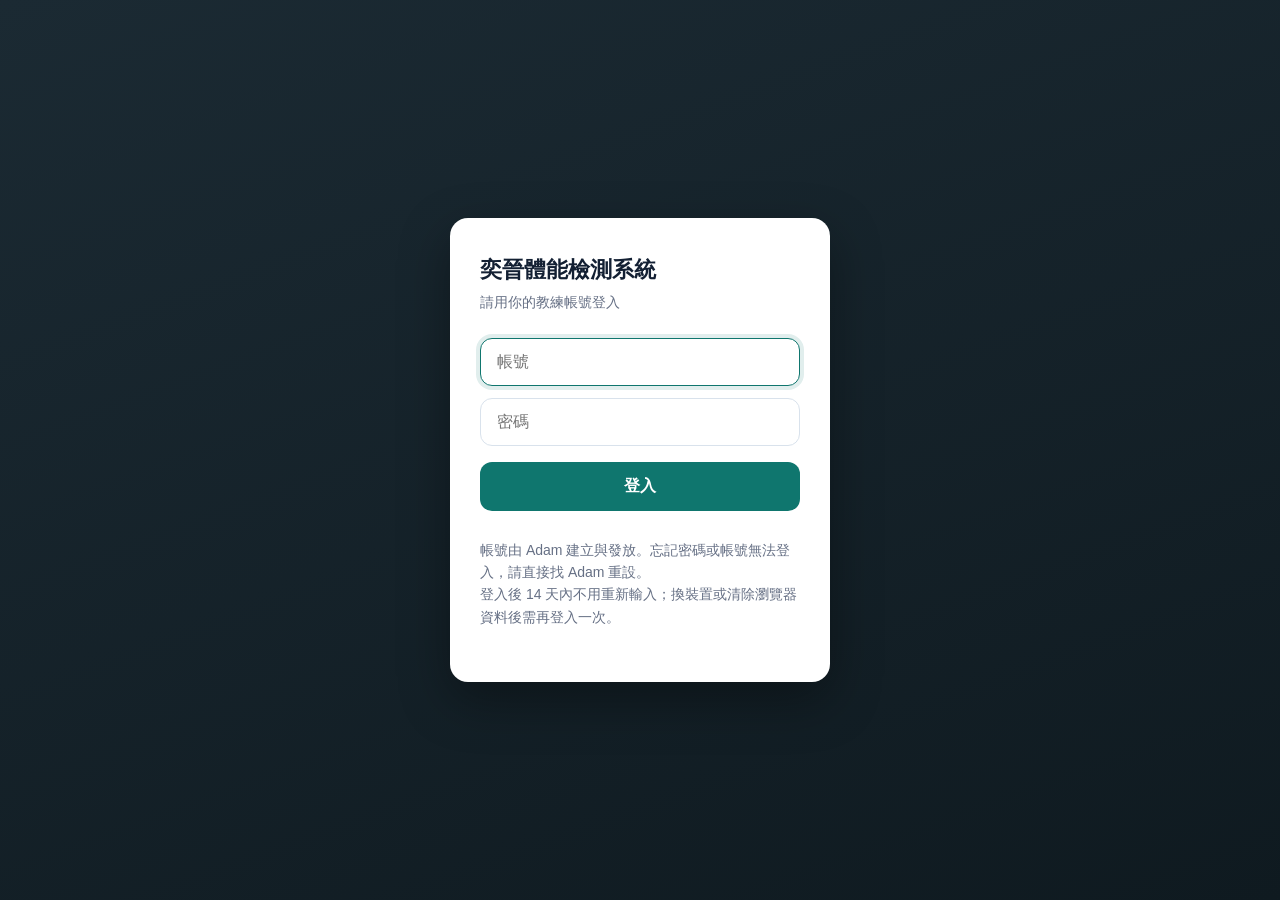
==== index.html @ 67617a04 "修 Safari 列印：拿掉動態縮放、強制印背景色 - Safari 回報的可印範圍不準，動態縮放縮到剩一半寬、字又被最小字級撐大 → 版面全亂。改回固定縮放 0.64 - Safari 預設不印背景" ====
<!DOCTYPE html>
<html lang="zh-Hant">
<head>
  <meta charset="UTF-8" />
  <meta name="viewport" content="width=device-width, initial-scale=1.0" />

  <title>Tennis Performance Lab｜網球體能檢測報告系統</title>

  <meta name="description" content="Tennis Performance Lab 是一套網球體能檢測報告產生器，可輸入球員資料、體能數據、核心能力分數，並即時生成專業檢測報告、雷達圖與訓練建議。" />
  <meta name="keywords" content="Tennis Performance Lab, 網球體能檢測, Tennis Physical Assessment, 網球訓練, 體能報告, 運動表現檢測" />

  <style>
    :root {
      --bg: #f3f7fb;
      --surface: #ffffff;
      --surface-soft: #f8fafc;
      --ink: #132033;
      --muted: #667085;
      --line: #d9e2ec;

      --primary: #0f766e;
      --primary-dark: #0b4f4a;
      --primary-soft: #d8f3ef;

      --blue: #2563eb;
      --yellow: #f4b942;
      --red: #dc2626;
      --green: #16a34a;
      --orange: #f59e0b;

      --radius-xl: 30px;
      --radius-lg: 22px;
      --radius-md: 16px;

      --shadow: 0 24px 70px rgba(15, 23, 42, 0.14);
      --shadow-soft: 0 14px 36px rgba(15, 23, 42, 0.08);
    }

    * {
      box-sizing: border-box;
    }

    html {
      scroll-behavior: smooth;
    }

    body {
      margin: 0;
      font-family:
        -apple-system,
        BlinkMacSystemFont,
        "Segoe UI",
        "Noto Sans TC",
        "Microsoft JhengHei",
        sans-serif;
      background:
        radial-gradient(circle at 8% 4%, rgba(15, 118, 110, 0.18), transparent 34%),
        radial-gradient(circle at 88% 0%, rgba(37, 99, 235, 0.12), transparent 32%),
        linear-gradient(180deg, #ffffff 0%, var(--bg) 34%, #eaf1f8 100%);
      color: var(--ink);
      line-height: 1.6;
    }

    button,
    input,
    select,
    textarea {
      font-family: inherit;
    }

    .site {
      width: min(1440px, calc(100% - 32px));
      margin: 0 auto;
      padding: 28px 0 80px;
    }

    .hero {
      position: relative;
      overflow: hidden;
      border-radius: 36px;
      padding: clamp(28px, 5vw, 56px);
      min-height: 360px;
      display: grid;
      grid-template-columns: 1.05fr 0.95fr;
      gap: 28px;
      align-items: center;
      background:
        linear-gradient(135deg, rgba(8, 47, 73, 0.94), rgba(15, 118, 110, 0.92)),
        url("data:image/svg+xml,%3Csvg width='900' height='500' viewBox='0 0 900 500' xmlns='http://www.w3.org/2000/svg'%3E%3Cg fill='none' stroke='rgba(255,255,255,0.14)' stroke-width='1'%3E%3Cpath d='M70 430C190 300 235 135 388 178C540 222 614 20 810 88'/%3E%3Cpath d='M-40 320C120 220 210 90 365 128C520 166 600 250 760 120'/%3E%3Ccircle cx='690' cy='210' r='140'/%3E%3Ccircle cx='690' cy='210' r='82'/%3E%3C/g%3E%3C/svg%3E");
      background-size: cover;
      box-shadow: var(--shadow);
      color: white;
    }

    .hero::after {
      content: "";
      position: absolute;
      right: -100px;
      bottom: -140px;
      width: 420px;
      height: 420px;
      border-radius: 999px;
      background: rgba(244, 185, 66, 0.20);
      filter: blur(6px);
    }

    .hero-content {
      position: relative;
      z-index: 2;
    }

    .eyebrow {
      display: inline-flex;
      align-items: center;
      gap: 8px;
      padding: 8px 12px;
      border-radius: 999px;
      background: rgba(255, 255, 255, 0.12);
      border: 1px solid rgba(255, 255, 255, 0.22);
      font-size: 13px;
      font-weight: 900;
      letter-spacing: 0.12em;
      text-transform: uppercase;
    }

    .hero h1 {
      margin: 20px 0 14px;
      font-size: clamp(38px, 6vw, 72px);
      line-height: 0.96;
      letter-spacing: -0.07em;
      font-weight: 1000;
    }

    .hero p {
      margin: 0;
      max-width: 680px;
      color: rgba(255, 255, 255, 0.82);
      font-size: clamp(16px, 2vw, 19px);
      font-weight: 600;
    }

    .hero-actions {
      margin-top: 26px;
      display: flex;
      flex-wrap: wrap;
      gap: 12px;
    }

    .btn {
      appearance: none;
      border: 0;
      cursor: pointer;
      border-radius: 16px;
      padding: 13px 18px;
      font-weight: 1000;
      font-size: 14px;
      transition: 0.2s ease;
      text-decoration: none;
      display: inline-flex;
      align-items: center;
      justify-content: center;
      gap: 8px;
    }

    .btn:hover {
      transform: translateY(-2px);
      filter: brightness(0.98);
    }

    .btn-primary {
      color: #07211f;
      background: #ffffff;
      box-shadow: 0 14px 24px rgba(0, 0, 0, 0.16);
    }

    .btn-ghost {
      color: #ffffff;
      background: rgba(255, 255, 255, 0.12);
      border: 1px solid rgba(255, 255, 255, 0.24);
    }

    .hero-panel {
      position: relative;
      z-index: 2;
      background: rgba(255, 255, 255, 0.13);
      border: 1px solid rgba(255, 255, 255, 0.22);
      border-radius: 28px;
      padding: 22px;
      backdrop-filter: blur(14px);
      display: grid;
      gap: 14px;
    }

    .hero-stat {
      background: rgba(255, 255, 255, 0.12);
      border: 1px solid rgba(255, 255, 255, 0.18);
      border-radius: 22px;
      padding: 18px;
    }

    .hero-stat small {
      color: rgba(255, 255, 255, 0.68);
      font-weight: 900;
      letter-spacing: 0.08em;
      text-transform: uppercase;
    }

    .hero-stat strong {
      display: block;
      margin-top: 4px;
      font-size: 30px;
      line-height: 1.1;
      letter-spacing: -0.04em;
    }

    .main-grid {
      margin-top: 26px;
      display: grid;
      grid-template-columns: 420px 1fr;
      gap: 24px;
      align-items: start;
    }

    .panel {
      background: rgba(255, 255, 255, 0.9);
      border: 1px solid rgba(217, 226, 236, 0.95);
      border-radius: var(--radius-xl);
      box-shadow: var(--shadow-soft);
      overflow: hidden;
      backdrop-filter: blur(14px);
    }

    .sticky-panel {
      position: sticky;
      top: 18px;
      max-height: calc(100vh - 36px);
      overflow: auto;
    }

    .panel-header {
      padding: 22px 24px 16px;
      border-bottom: 1px solid var(--line);
      background:
        linear-gradient(135deg, rgba(15, 118, 110, 0.08), rgba(37, 99, 235, 0.04)),
        #ffffff;
    }

    .panel-header h2 {
      margin: 0;
      font-size: 22px;
      line-height: 1.15;
      letter-spacing: -0.03em;
    }

    .panel-header p {
      margin: 8px 0 0;
      color: var(--muted);
      font-size: 14px;
      font-weight: 650;
    }

    .form-body {
      padding: 22px 24px 26px;
      display: grid;
      gap: 24px;
    }

    .form-section {
      display: grid;
      gap: 14px;
    }

    .form-section-title {
      display: flex;
      align-items: center;
      gap: 8px;
      color: var(--primary-dark);
      font-size: 15px;
      font-weight: 1000;
    }

    .form-section-title::before {
      content: "";
      width: 8px;
      height: 20px;
      border-radius: 99px;
      background: linear-gradient(180deg, var(--primary), var(--blue));
    }

    .grid-2 {
      display: grid;
      grid-template-columns: 1fr 1fr;
      gap: 12px;
    }

    .grid-3 {
      display: grid;
      grid-template-columns: repeat(3, 1fr);
      gap: 12px;
    }

    label {
      display: grid;
      gap: 6px;
      color: #344054;
      font-size: 13px;
      font-weight: 900;
    }

    input,
    select,
    textarea {
      width: 100%;
      border: 1px solid #cfd8e3;
      background: #ffffff;
      color: var(--ink);
      border-radius: 14px;
      padding: 12px 13px;
      font-size: 14px;
      outline: none;
      transition: 0.2s ease;
    }

    textarea {
      resize: vertical;
      min-height: 96px;
    }

    input:focus,
    select:focus,
    textarea:focus {
      border-color: var(--primary);
      box-shadow: 0 0 0 4px rgba(15, 118, 110, 0.12);
    }

    input[type="range"] {
      padding: 0;
      accent-color: var(--primary);
    }

    .range-row {
      display: grid;
      grid-template-columns: 1fr 54px;
      gap: 10px;
      align-items: center;
    }

    .score-pill {
      padding: 7px 8px;
      border-radius: 999px;
      background: var(--primary-soft);
      color: var(--primary-dark);
      text-align: center;
      font-weight: 1000;
      font-variant-numeric: tabular-nums;
    }

    .button-grid {
      display: grid;
      grid-template-columns: 1fr 1fr;
      gap: 10px;
    }

    .btn-dark {
      color: white;
      background: #132033;
    }

    .btn-teal {
      color: white;
      background: var(--primary);
      box-shadow: 0 12px 24px rgba(15, 118, 110, 0.22);
    }

    .btn-light {
      color: #243044;
      background: #f1f5f9;
      border: 1px solid #d9e2ec;
    }

    .btn-danger {
      color: #991b1b;
      background: #fee2e2;
      border: 1px solid #fecaca;
    }

    .hint {
      margin: 0;
      color: var(--muted);
      font-size: 13px;
      font-weight: 650;
    }

    .report-wrap {
      display: grid;
      gap: 22px;
    }

    .report-watermark {
      position: absolute;
      inset: 0;
      z-index: 0;
      background: url("logo-watermark.png") center 48% / 55% no-repeat;
      opacity: 0.10;
      pointer-events: none;
    }
    .report-card {
      position: relative;
      border-radius: 4px;
      border: 1px solid #DEE7E3;
      background: #fff;
      box-shadow: 0 2px 20px rgba(14, 31, 27, .10);
    }

    /* ══════════════════════════════════════════════════════════════
       報告視覺（rp-* ）—— 編輯體風格：留白、細線、等寬字標籤、單一深綠重點色。
       全部前綴 rp-，與表單 UI 的樣式完全隔離，改報告不會動到表單。
       ══════════════════════════════════════════════════════════════ */
    .report-card, .coach-page {
      --ink: #0E1F1B; --ink2: #33473F; --muted: #63776F; --faint: #93A79F;
      --line: #DEE7E3; --line2: #C7D5CF; --tint: #F5F8F7;
      --brand: #0C5B4B; --brand-soft: #E4F0EC;
      --pos: #2C8A58; --pos-soft: #E7F3EC;
      --warn: #A9781A; --warn-soft: #F9F0DE;
      --crit: #A33C2C; --crit-soft: #F8E9E5;
      --bench: #8FA8A0;
      --f-d: "Avenir Next", "Segoe UI Semibold", system-ui, sans-serif;
      --f-m: ui-monospace, "SF Mono", Menlo, monospace;
      color: var(--ink);
      font-size: 13.5px;
      line-height: 1.55;
    }
    .rp-inner { padding: 38px 44px 30px; display: flex; flex-direction: column; gap: 16px; }

    .rp-eyebrow { font-family: var(--f-m); font-size: 9.5px; letter-spacing: .15em;
                  text-transform: uppercase; color: var(--faint); margin: 0 0 4px; }
    .rp-sec > h3 { font-family: var(--f-d); font-size: 16px; font-weight: 600; margin: 0; letter-spacing: .01em; }
    .rp-sechead { display: flex; align-items: baseline; justify-content: space-between;
                  gap: 14px; margin-bottom: 9px; }
    .rp-note { font-size: 11px; color: var(--muted); margin: 0; }

    /* 抬頭 */
    .rp-top { display: grid; grid-template-columns: 1fr auto; gap: 20px; align-items: end;
              padding-bottom: 14px; border-bottom: 2px solid var(--ink); }
    .rp-who { display: flex; gap: 14px; align-items: center; }
    .rp-mono { width: 48px; height: 48px; border-radius: 50%; background: var(--brand-soft);
               color: var(--brand); display: grid; place-items: center; overflow: hidden;
               font-family: var(--f-d); font-size: 21px; font-weight: 600; flex: none; }
    .rp-mono img { width: 100%; height: 100%; object-fit: cover; }
    .rp-who h1 { font-family: var(--f-d); font-size: 25px; margin: 0; letter-spacing: .02em; line-height: 1.1; }
    .rp-dl { margin: 3px 0 0; display: flex; flex-wrap: wrap; gap: 0 13px;
             font-family: var(--f-m); font-size: 10.5px; color: var(--muted); }
    .rp-dl div { display: flex; gap: 4px; }
    .rp-dl dt { color: var(--faint); } .rp-dl dd { margin: 0; color: var(--ink2); }
    .rp-dl .rp-phv dd { font-weight: 600; }
    .rp-meta { text-align: right; font-family: var(--f-m); font-size: 10.5px;
               color: var(--muted); line-height: 1.75; }
    .rp-meta strong { color: var(--ink); }
    .rp-doc { display: block; font-family: var(--f-d); font-size: 11px; letter-spacing: .18em;
              text-transform: uppercase; color: var(--brand); margin-bottom: 4px; }
    .rp-pg { font-family: var(--f-m); font-size: 9.5px; color: var(--faint); letter-spacing: .1em; }

    /* 結論帶 */
    .rp-verdict { display: grid; grid-template-columns: auto 1fr; gap: 24px; align-items: center;
                  background: var(--tint); border: 1px solid var(--line); border-radius: 5px; padding: 16px 20px; }
    .rp-score { display: flex; align-items: baseline; gap: 6px; }
    .rp-score b { font-family: var(--f-d); font-size: 46px; font-weight: 600;
                  line-height: .88; letter-spacing: -.02em; }
    .rp-score span { font-family: var(--f-m); font-size: 12px; color: var(--faint); }
    .rp-cov { display: inline-block; font-family: var(--f-m); font-size: 10px; letter-spacing: .05em;
              background: var(--warn-soft); color: var(--warn); border-radius: 3px; padding: 2px 7px; margin-top: 7px; }
    .rp-cov.full { background: var(--pos-soft); color: var(--pos); }
    .rp-gauge { margin-top: 9px; width: 210px; }
    .rp-gtrack { display: flex; height: 6px; gap: 2px; }
    .rp-gtrack i { flex: 1; background: var(--line2); border-radius: 2px; }
    .rp-gtrack i.on { background: var(--warn); }
    .rp-gtrack i.on-good { background: var(--pos); }
    .rp-gtrack i.on-risk { background: var(--crit); }
    .rp-gmark { display: flex; justify-content: space-between; margin-top: 4px;
                font-family: var(--f-m); font-size: 9px; color: var(--faint); }
    .rp-vc p { margin: 0; font-size: 13.5px; line-height: 1.7; color: var(--ink2); }
    .rp-vc p strong { color: var(--ink); }
    .rp-tier { display: inline-block; font-family: var(--f-m); font-size: 10.5px; letter-spacing: .06em;
               background: var(--warn-soft); color: var(--warn); border-radius: 3px; padding: 2px 8px; margin-bottom: 6px; }
    .rp-tier.good { background: var(--pos-soft); color: var(--pos); }
    .rp-tier.risk { background: var(--crit-soft); color: var(--crit); }
    .rp-caveat { margin-top: 9px; font-size: 10.5px; color: var(--muted);
                 border-left: 2px solid var(--line2); padding-left: 9px; }

    /* 雷達 + 發現 */
    .rp-row2 { display: grid; grid-template-columns: 280px 1fr; gap: 26px; align-items: start; }
    .rp-radar .grid polygon { fill: none; stroke: var(--line); stroke-width: 1; }
    .rp-radar .spoke { stroke: var(--line); stroke-width: 1; }
    .rp-radar .bench { fill: none; stroke: var(--bench); stroke-width: 1.5; stroke-dasharray: 4 3; }
    .rp-radar .me { fill: var(--brand); fill-opacity: .15; stroke: var(--brand);
                    stroke-width: 2; stroke-linejoin: round; }
    .rp-radar .pt { fill: var(--brand); }
    .rp-radar .lbl { font-size: 10.5px; fill: var(--ink2); text-anchor: middle; }
    .rp-radar .lbl.off { fill: var(--faint); }
    .rp-radar .sm { font-family: var(--f-m); font-size: 8.5px; fill: #AFBEB8; text-anchor: middle; }
    .rp-radar .num { font-family: var(--f-m); font-size: 9.5px; fill: var(--brand);
                     text-anchor: middle; font-weight: 600; }
    .rp-key { display: flex; gap: 13px; justify-content: center; margin-top: 5px;
              font-size: 10.5px; color: var(--muted); }
    .rp-key span { display: flex; align-items: center; gap: 5px; }
    .rp-sw { width: 14px; height: 0; border-top: 2px solid var(--brand); }
    .rp-sw.d { border-top: 2px dashed var(--bench); }
    .rp-sw.o { border-top: 2px dotted var(--faint); }

    .rp-finds { display: grid; gap: 8px; }
    .rp-find { display: grid; grid-template-columns: 3px 1fr; gap: 11px;
               border: 1px solid var(--line); border-radius: 4px; padding: 11px 13px; }
    .rp-find .bar { border-radius: 2px; }
    .rp-find.p .bar { background: var(--pos); }
    .rp-find.w .bar { background: var(--warn); }
    .rp-find.c .bar { background: var(--bench); }
    .rp-find h4 { margin: 0 0 3px; font-size: 12.5px; font-weight: 600;
                  display: flex; gap: 7px; align-items: baseline; }
    .rp-find h4 em { font-style: normal; font-family: var(--f-m); font-size: 9px;
                     letter-spacing: .09em; text-transform: uppercase; color: var(--faint); }
    .rp-find p { margin: 0; font-size: 12.5px; line-height: 1.6; color: var(--ink2); }
    .rp-find ul { margin: 0; padding-left: 15px; font-size: 12.5px; line-height: 1.6; color: var(--ink2); }
    .rp-find li + li { margin-top: 2px; }
    .rp-find .rp-n { font-size: 11px; color: var(--faint); font-weight: 400; margin-left: 6px; }
    .rp-find .rp-by { margin-top: 3px; font-size: 11px; color: var(--faint); text-align: right; }

    /* 每項對照條：中線＝同齡中位，往右＝領先 */
    .rp-mtx { border-top: 1px solid var(--line); }
    .rp-mhead, .rp-m { display: grid; grid-template-columns: 120px 74px 1fr 66px;
                       gap: 13px; align-items: center; }
    .rp-mhead { font-family: var(--f-m); font-size: 9px; letter-spacing: .1em;
                text-transform: uppercase; color: var(--faint); padding: 7px 0 6px; }
    .rp-m { padding: 9px 0; border-bottom: 1px solid var(--line); }
    .rp-m .nm { font-size: 12.5px; font-weight: 500; line-height: 1.3; }
    .rp-m .nm small { display: block; font-family: var(--f-m); font-size: 9px;
                      color: var(--faint); font-weight: 400; }
    .rp-m .val { font-family: var(--f-d); font-size: 19px; font-weight: 600; text-align: right;
                 font-variant-numeric: tabular-nums; white-space: nowrap; }
    .rp-m .val u { text-decoration: none; font-size: 10px; color: var(--muted);
                   font-weight: 400; margin-left: 2px; }
    .rp-scale { position: relative; height: 32px; }
    .rp-scale .rail { position: absolute; left: 0; right: 0; top: 19px; height: 5px;
                      background: var(--tint); border: 1px solid var(--line); border-radius: 3px; }
    .rp-scale .mid { position: absolute; top: 14px; bottom: 4px; left: 50%; width: 1px; background: var(--bench); }
    .rp-scale .fill { position: absolute; top: 19px; height: 5px; border-radius: 3px; }
    .rp-scale .dot { position: absolute; top: 16.5px; width: 10px; height: 10px; border-radius: 50%;
                     border: 2px solid #fff; box-shadow: 0 0 0 1px rgba(0,0,0,.12); }
    /* 標籤浮在條的正上方 —— 壓在條上會看不清楚 */
    .rp-scale .tag { position: absolute; top: 1px; font-family: var(--f-m); font-size: 9.5px;
                     font-variant-numeric: tabular-nums; white-space: nowrap; }
    .rp-scale .none { top: 19px; }
    .rp-scale.g .fill, .rp-scale.g .dot { background: var(--pos); } .rp-scale.g .tag { color: var(--pos); }
    .rp-scale.y .fill, .rp-scale.y .dot { background: var(--warn); } .rp-scale.y .tag { color: var(--warn); }
    .rp-scale.r .fill, .rp-scale.r .dot { background: var(--crit); } .rp-scale.r .tag { color: var(--crit); }
    .rp-scale .none { position: absolute; left: 0; right: 0; height: 5px; display: flex;
                      align-items: center; font-size: 10.5px; color: var(--faint); }
    .rp-trend { font-family: var(--f-m); font-size: 10.5px; color: var(--faint); text-align: right; }
    .rp-trend.up { color: var(--pos); } .rp-trend.down { color: var(--crit); }

    /* 左右差：雙向對照 */
    .rp-asym { display: grid; gap: 9px; }
    .rp-ai { border: 1px solid var(--line); border-left: 3px solid var(--crit);
             border-radius: 4px; padding: 11px 13px; }
    .rp-ai.mild { border-left-color: var(--warn); }
    .rp-ai.good { border-left-color: var(--pos); }
    .rp-ai .t { display: flex; justify-content: space-between; align-items: baseline; gap: 10px; }
    .rp-ai h4 { margin: 0; font-size: 12.5px; font-weight: 600; }
    .rp-ai h4 small { display: block; font-weight: 400; font-size: 10.5px; color: var(--muted); margin-top: 1px; }
    .rp-gap { font-family: var(--f-d); font-size: 19px; font-weight: 600; color: var(--crit);
              font-variant-numeric: tabular-nums; }
    .rp-ai.mild .rp-gap { color: var(--warn); } .rp-ai.good .rp-gap { color: var(--pos); }
    .rp-gap u { text-decoration: none; font-size: 10px; font-weight: 400; }
    .rp-bip { display: grid; grid-template-columns: 62px 1fr 1fr 62px; align-items: center;
              gap: 7px; margin-top: 8px; }
    .rp-bip .s { font-family: var(--f-m); font-size: 10px; color: var(--muted);
                 font-variant-numeric: tabular-nums; }
    .rp-bip .s.rt { text-align: right; }
    .rp-lane { height: 13px; background: var(--tint); border: 1px solid var(--line); position: relative; }
    .rp-lane.l { border-right: 0; } .rp-lane.rr { border-left: 0; }
    .rp-lane .f { position: absolute; top: 0; bottom: 0; background: var(--bench); }
    .rp-lane .f.weak { background: var(--crit); }
    .rp-ai.mild .rp-lane .f.weak { background: var(--warn); }
    .rp-ai.good .rp-lane .f.weak { background: var(--pos); }
    .rp-lane.l .f { right: 0; } .rp-lane.rr .f { left: 0; }
    .rp-why { margin: 7px 0 0; font-size: 11.5px; color: var(--ink2); line-height: 1.5; }
    .rp-lgd { display: flex; gap: 12px; font-family: var(--f-m); font-size: 9.5px; color: var(--muted); }
    .rp-lgd span { display: flex; align-items: center; gap: 4px; }
    .rp-dot3 { width: 6px; height: 6px; border-radius: 50%; }
    .rp-dot3.g { background: var(--pos); } .rp-dot3.y { background: var(--warn); }
    .rp-dot3.r { background: var(--crit); }

    /* 訓練計畫 */
    .rp-plan { border: 1px solid var(--line); border-radius: 5px; overflow: hidden; margin-top: auto; }
    /* 教練總結（2026-09-15）：報告最下方，由教練自行填寫。沒填時保留空白框供手寫。 */
    .rp-summary { border: 1px solid var(--line); border-left: 3px solid var(--brand); border-radius: 5px;
                  padding: 12px 16px 14px; margin-top: auto; }
    .rp-summary h3 { margin: 0 0 6px; font-size: 13px; font-weight: 600; }
    .rp-summary h3 em { font-style: normal; font-family: var(--f-m); font-size: 9px; letter-spacing: .12em;
                        text-transform: uppercase; color: var(--faint); margin-left: 6px; }
    .rp-sum-text { font-size: 13px; line-height: 1.75; color: var(--ink2); min-height: 22px; }
    .rp-sum-by { margin-top: 4px; font-size: 11px; color: var(--faint); text-align: right; }
    .rp-summary.empty .rp-sum-text { min-height: 96px;
      background-image: repeating-linear-gradient(to bottom, transparent 0 31px, var(--line) 31px 32px); }
    .rp-ph { background: var(--brand); color: #fff; padding: 11px 17px; display: flex;
             justify-content: space-between; align-items: baseline; gap: 14px; }
    .rp-ph h3 { margin: 0; font-family: var(--f-d); font-size: 14px; font-weight: 600; }
    .rp-ph span { font-family: var(--f-m); font-size: 10px; opacity: .85; }
    .rp-plan ol { margin: 0; padding: 4px 0; list-style: none; counter-reset: s; }
    .rp-plan li { counter-increment: s; display: grid; grid-template-columns: auto 1fr;
                  gap: 12px; padding: 10px 17px; align-items: center; }
    .rp-plan li + li { border-top: 1px solid var(--line); }
    .rp-plan li::before { content: counter(s); font-family: var(--f-m); font-size: 10px;
      color: var(--brand); border: 1px solid var(--line2); border-radius: 50%;
      width: 20px; height: 20px; display: grid; place-items: center; }
    .rp-plan li b { display: block; font-size: 12.5px; font-weight: 600; margin-bottom: 1px; }
    .rp-plan li p { margin: 0; font-size: 11.5px; color: var(--muted); line-height: 1.5; }
    .rp-pf { border-top: 1px solid var(--line); background: var(--tint); padding: 9px 17px;
             font-size: 11.5px; color: var(--ink2); display: flex; justify-content: space-between; gap: 14px; }
    .rp-pf b { color: var(--ink); }
    .rp-foot { margin-top: 12px; padding-top: 10px; border-top: 1px solid var(--line);
               display: flex; justify-content: space-between; font-family: var(--f-m);
               font-size: 9.5px; color: var(--faint); }

    /* ── 教練頁（報告第 2 頁）──────────────────────────────────────
       家長頁回答「他強在哪、該練什麼」；教練頁回答「這分數怎麼算出來的、
       哪些數字可以信」。預設不顯示，勾選才出現、才會列印。            */
    .coach-page { display: none; margin-top: 26px; }
    .coach-page.on { display: block; }
    .cp-inner { padding: 30px 38px; display: flex; flex-direction: column; gap: 16px; }
    .cp-head { display: flex; justify-content: space-between; align-items: flex-end;
               gap: 18px; border-bottom: 2px solid var(--ink); padding-bottom: 12px; }
    .cp-head h3 { margin: 0; font-size: 21px; letter-spacing: -0.02em; }
    .cp-meta { display: flex; gap: 20px; flex-wrap: wrap; font-size: 11.5px; color: var(--muted); }
    .cp-meta b { display: block; color: var(--ink); font-weight: 700;
                 font-variant-numeric: tabular-nums; margin-top: 1px; }
    .cp-pageno { font-size: 11px; color: var(--muted); white-space: nowrap; }

    .cp-sec > h4 { margin: 0 0 3px; font-size: 14.5px; letter-spacing: -0.01em; }
    .cp-sec > .cp-sub { margin: 0 0 9px; font-size: 11px; color: var(--muted); }

    .cptbl { width: 100%; border-collapse: collapse; font-size: 12px; }
    .cptbl th { font-size: 9.5px; letter-spacing: .08em; color: var(--muted);
                text-align: left; padding: 6px 9px; font-weight: 600;
                border-bottom: 1px solid var(--line); }
    .cptbl td { padding: 7px 9px; border-bottom: 1px solid #eef2f6; vertical-align: top; }
    .cptbl td.n { font-variant-numeric: tabular-nums; text-align: right; white-space: nowrap; }
    .cptbl tr.dimrow td { font-weight: 700; }
    .cp-pill { display: inline-block; font-size: 9.5px; padding: 1.5px 7px;
               border-radius: 4px; font-weight: 700; white-space: nowrap; }
    .cp-pill.ok { background: #dcfce7; color: #15803d; }
    .cp-pill.no { background: #fef3c7; color: #b45309; }
    .cp-pill.un { background: #eef1f4; color: #8a94a3; }
    .cp-parts { font-size: 11px; color: var(--muted); line-height: 1.7; }
    .cp-parts em { font-style: normal; color: var(--ink); font-variant-numeric: tabular-nums; }
    .cp-parts s { color: #b0b8c4; }

    .cp-total { margin-top: 8px; font-size: 11.5px; color: var(--ink);
                background: var(--surface-soft); border-radius: 8px; padding: 9px 12px; }

    .cp-raw { display: grid; grid-template-columns: repeat(4, 1fr); gap: 7px 14px; }
    .cp-raw div { display: flex; justify-content: space-between; gap: 8px;
                  font-size: 11.5px; padding: 4px 0; border-bottom: 1px solid #f0f3f7; }
    .cp-raw span:first-child { color: var(--muted); }
    .cp-raw span:last-child { font-variant-numeric: tabular-nums; font-weight: 700; }

    .cp-note { border: 1px solid var(--line); border-left: 3px solid var(--orange);
               border-radius: 6px; padding: 11px 14px; font-size: 11.5px; line-height: 1.7; }
    .cp-note ul { margin: 0; padding-left: 17px; }
    .cp-note li + li { margin-top: 5px; }
    .cp-note b { color: var(--ink); }
    .cp-note .ok-line { color: var(--muted); }

    .cp-two { display: grid; grid-template-columns: 1fr 1fr; gap: 16px; align-items: start; }

    .report-card::before { content: none; }

    .report-inner {
      position: relative;
      z-index: 1;
      padding: clamp(22px, 3.2vw, 36px);
      display: grid;
      gap: 24px;
    }

    .report-top {
      display: grid;
      grid-template-columns: 280px 1fr 240px;
      gap: 22px;
      align-items: center;
      min-height: 150px;
    }

    .player-block {
      display: flex;
      gap: 16px;
      align-items: center;
    }

    .avatar {
      width: 108px;
      height: 108px;
      object-fit: cover;
      border-radius: 999px;
      border: 6px solid var(--primary-soft);
      background: var(--surface-soft);
      box-shadow: 0 14px 26px rgba(15, 23, 42, 0.14);
    }

    .player-name {
      margin: 0;
      font-size: 28px;
      line-height: 1.05;
      letter-spacing: -0.04em;
    }

    .player-meta {
      margin-top: 8px;
      display: grid;
      gap: 3px;
      color: var(--muted);
      font-size: 13px;
      font-weight: 800;
    }

    .report-title {
      text-align: center;
      display: grid;
      gap: 8px;
    }

    .report-title small {
      color: var(--primary);
      font-weight: 1000;
      letter-spacing: 0.22em;
      text-transform: uppercase;
    }

    .report-title h2 {
      margin: 0;
      font-size: clamp(36px, 4.6vw, 60px);
      line-height: 0.94;
      letter-spacing: -0.08em;
      font-weight: 1000;
    }

    .report-title p {
      margin: 0;
      color: var(--muted);
      font-weight: 800;
    }

    .academy-block {
      display: grid;
      justify-items: end;
      gap: 10px;
      text-align: right;
      color: var(--muted);
      font-size: 13px;
      font-weight: 800;
    }

    .divider {
      height: 1px;
      background: linear-gradient(90deg, transparent, var(--line), transparent);
    }

    .summary-strip {
      display: grid;
      grid-template-columns: repeat(4, 1fr);
      gap: 14px;
    }

    .summary-card {
      border-radius: 18px;
      padding: 18px;
      background: rgba(15, 23, 42, 0.025);
      border: 1px solid rgba(15, 23, 42, 0.07);
      box-shadow: none;
      min-height: 112px;
    }

    .summary-card small {
      display: block;
      color: var(--muted);
      font-size: 10.5px;
      font-weight: 800;
      letter-spacing: 0.14em;
      text-transform: uppercase;
    }

    .summary-card strong {
      display: block;
      margin-top: 10px;
      font-size: 34px;
      line-height: 1;
      letter-spacing: -0.04em;
    }

    .summary-card span {
      display: block;
      margin-top: 8px;
      color: var(--muted);
      font-size: 12px;
      font-weight: 700;
      line-height: 1.5;
    }

    .status-good {
      color: var(--green);
    }

    .status-watch {
      color: var(--orange);
    }

    .status-risk {
      color: var(--red);
    }

    /* 常模樣本不足 → 中性色，不要用紅色嚇家長（這不是球員的問題） */
    .status-neutral {
      color: #64748b;
    }

    .overview {
      display: grid;
      grid-template-columns: 46% 1fr;
      gap: 22px;
      align-items: stretch;
    }

    .card {
      border-radius: 20px;
      padding: 22px;
      background: transparent;
      border: none;
      box-shadow: none;
    }

    .card-title-row {
      display: flex;
      align-items: flex-start;
      justify-content: space-between;
      gap: 16px;
      margin-bottom: 16px;
    }

    .card-kicker {
      margin: 0;
      color: var(--primary);
      font-size: 10.5px;
      font-weight: 800;
      letter-spacing: 0.18em;
      text-transform: uppercase;
    }

    .card-title {
      margin: 4px 0 0;
      font-size: 23px;
      line-height: 1.12;
      letter-spacing: -0.03em;
    }

    .legend {
      display: flex;
      flex-wrap: wrap;
      justify-content: flex-end;
      gap: 8px;
      color: var(--muted);
      font-size: 12px;
      font-weight: 900;
    }

    .legend span {
      display: inline-flex;
      gap: 6px;
      align-items: center;
      padding: 6px 9px;
      border-radius: 999px;
      background: white;
      border: 1px solid #e2e8f0;
    }

    .dot {
      width: 9px;
      height: 9px;
      border-radius: 999px;
      display: inline-block;
    }

    .dot-gray {
      background: #94a3b8;
    }

    .dot-player {
      background: var(--primary);
    }

    .radar-box {
      width: 100%;
      aspect-ratio: 1 / 0.82;
      min-height: 320px;
    }

    canvas {
      display: block;
      width: 100%;
      height: 100%;
    }

    .analysis-grid {
      display: grid;
      gap: 12px;
    }

    .analysis-box {
      background: rgba(15, 23, 42, 0.025);
      border: 1px solid rgba(15, 23, 42, 0.07);
      box-shadow: none;
      border-radius: 16px;
      padding: 16px 14px;
    }

    .analysis-box h4 {
      margin: 0 0 10px;
      font-size: 15px;
      display: flex;
      justify-content: space-between;
      align-items: center;
      gap: 12px;
    }

    .tag {
      padding: 5px 8px;
      border-radius: 999px;
      font-size: 11px;
      font-weight: 1000;
      letter-spacing: 0.08em;
    }

    .tag-good {
      color: #166534;
      background: #dcfce7;
    }

    .tag-watch {
      color: #92400e;
      background: #fef3c7;
    }

    .tag-court {
      color: #1d4ed8;
      background: #dbeafe;
    }

    .analysis-list {
      margin: 0;
      padding: 0;
      list-style: none;
      display: grid;
      gap: 9px;
      color: #344054;
      font-size: 14px;
      font-weight: 700;
    }

    .analysis-list li {
      display: grid;
      grid-template-columns: 24px 1fr;
      gap: 8px;
      align-items: start;
    }

    /* 總分分段標尺：把「50 = 同齡中位」直接標在刻度上。
       沒有它，家長會用學校成績的框架把 60 分讀成「100 分只拿 60」。 */
    .score-ruler { margin: 7px 0 2px; display: none; }
    .score-ruler.on { display: block; }
    .sr-track { display: flex; height: 6px; gap: 2px; }
    .sr-track i { flex: 1; background: #e2e8f0; border-radius: 2px; }
    .sr-track i.on { background: var(--orange); }
    .sr-track i.on-good { background: #16a34a; }
    .sr-track i.on-risk { background: #dc2626; }
    .sr-mark {
      display: flex; justify-content: space-between; margin-top: 4px;
      font-family: ui-monospace, "SF Mono", Menlo, monospace;
      font-size: 8.5px; color: #94a3b8;
    }
    .sr-mark b { color: #475569; font-weight: 600; }

    .data-grid {
      display: grid;
      grid-template-columns: repeat(6, 1fr);
      gap: 14px;
    }

    /* ── 最重要數據：vs 同齡對照條（v24）──
       取代原本的 6 格數字卡。條往右＝隊內排名越前，中線＝同齡中位。 */
    .metric-rows { display: block; border-top: 1px solid rgba(15,23,42,.09); }
    .mrow {
      display: grid;
      grid-template-columns: 118px 78px 1fr 54px;
      gap: 12px;
      align-items: center;
      padding: 9px 0;
      border-bottom: 1px solid rgba(15,23,42,.07);
    }
    .mrow-head {
      border-bottom: 1px solid rgba(15,23,42,.09);
      padding: 5px 0 6px;
      font-size: 9px;
      letter-spacing: .1em;
      text-transform: uppercase;
      color: #94a3b8;
      font-family: ui-monospace, "SF Mono", Menlo, monospace;
    }
    .mbar-head { display: flex; justify-content: space-between; }
    .mname { font-size: 12.5px; font-weight: 600; color: #1e293b; line-height: 1.25; }
    .mv {
      font-size: 19px; font-weight: 800; text-align: right; white-space: nowrap;
      color: #0f172a; font-variant-numeric: tabular-nums;
    }
    .mv u { text-decoration: none; font-size: 10px; font-weight: 500; color: #64748b; margin-left: 2px; }
    .mbar { position: relative; height: 24px; }
    .maxis {
      position: absolute; left: 0; right: 0; top: 11px; height: 4px;
      background: #f1f5f9; border: 1px solid rgba(15,23,42,.06); border-radius: 3px;
    }
    .mmid { position: absolute; top: 6px; bottom: 6px; left: 50%; width: 1px; background: #94a3b8; }
    .mfill { position: absolute; top: 11px; height: 4px; border-radius: 3px; }
    .mfill.good { background: #16a34a; } .mfill.mild { background: #b45309; } .mfill.bad { background: #dc2626; }
    .mtag {
      position: absolute; top: -1px; white-space: nowrap; font-size: 9.5px;
      font-family: ui-monospace, "SF Mono", Menlo, monospace; font-variant-numeric: tabular-nums;
    }
    .mtag.good { color: #16a34a; } .mtag.mild { color: #b45309; } .mtag.bad { color: #dc2626; }
    .mnone {
      position: absolute; inset: 0; display: flex; align-items: center;
      font-size: 10.5px; color: #94a3b8;
    }
    .mtrend {
      font-size: 10.5px; color: #cbd5e1; text-align: right;
      font-family: ui-monospace, "SF Mono", Menlo, monospace;
    }

    .metric-card {
      min-height: 114px;
      display: grid;
      gap: 5px;
      padding: 14px;
      border-radius: 16px;
      background: rgba(15, 23, 42, 0.025);
      border: 1px solid rgba(15, 23, 42, 0.07);
      box-shadow: none;
    }

    .metric-label {
      color: var(--muted);
      font-size: 11px;
      font-weight: 800;
      letter-spacing: 0.03em;
      line-height: 1.3;
    }

    .metric-value {
      color: var(--ink);
      font-size: 27px;
      line-height: 1;
      letter-spacing: -0.05em;
      font-weight: 1000;
    }

    .metric-unit {
      color: var(--primary);
      font-size: 12px;
      font-weight: 1000;
    }

    .metric-note {
      margin-top: auto;
      color: var(--muted);
      font-size: 11px;
      font-weight: 750;
    }

    .focus-card {
      display: grid;
      grid-template-columns: 0.85fr 1.2fr;
      gap: 18px;
      align-items: stretch;
      border-radius: 28px;
      padding: 22px;
      border: 1px solid rgba(217, 226, 236, 0.95);
      background:
        linear-gradient(135deg, rgba(15, 118, 110, 0.12), rgba(244, 185, 66, 0.16)),
        white;
    }

    .focus-left {
      display: grid;
      align-content: center;
      gap: 8px;
    }

    .focus-left h3 {
      margin: 0;
      font-size: 30px;
      line-height: 1.08;
      letter-spacing: -0.05em;
    }

    .focus-left p {
      margin: 0;
      color: var(--muted);
      font-weight: 800;
    }

    .focus-list {
      margin: 0;
      padding: 0;
      list-style: none;
      display: grid;
      gap: 10px;
    }

    .focus-list li {
      display: grid;
      grid-template-columns: 30px 1fr;
      gap: 8px;
      align-items: center;
      padding: 12px 14px;
      border-radius: 18px;
      background: rgba(255, 255, 255, 0.85);
      border: 1px solid rgba(217, 226, 236, 0.96);
      font-weight: 900;
    }

    .recommendation {
      grid-column: 1 / -1;
      padding: 16px 18px;
      border-radius: 20px;
      background: rgba(255, 255, 255, 0.88);
      border: 1px solid rgba(217, 226, 236, 0.96);
      color: #344054;
      font-weight: 750;
    }

    .recommendation strong {
      color: var(--primary-dark);
    }

    .signature {
      display: flex;
      justify-content: space-between;
      gap: 16px;
      color: var(--muted);
      font-size: 12px;
      font-weight: 850;
    }

    .records-panel {
      margin-top: 26px;
    }

    .records-toolbar {
      padding: 18px 24px 0;
      display: flex;
      flex-wrap: wrap;
      gap: 10px;
    }

    .table-wrap {
      padding: 18px 24px 24px;
      overflow-x: auto;
    }

    table {
      width: 100%;
      min-width: 980px;
      border-collapse: collapse;
      font-size: 13px;
    }

    th,
    td {
      padding: 12px 10px;
      border-bottom: 1px solid #e2e8f0;
      text-align: left;
      white-space: nowrap;
      vertical-align: middle;
    }

    th {
      color: var(--primary-dark);
      background: #f8fafc;
      font-size: 12px;
      letter-spacing: 0.08em;
      text-transform: uppercase;
    }

    td {
      color: #344054;
      font-weight: 750;
    }

    .mini-btn {
      padding: 7px 10px;
      border-radius: 10px;
      font-size: 12px;
    }

    .empty {
      padding: 22px 24px 28px;
      color: var(--muted);
      font-size: 14px;
      font-weight: 750;
    }

    .footer-note {
      margin-top: 20px;
      color: var(--muted);
      text-align: center;
      font-size: 13px;
      font-weight: 700;
    }

    @media (max-width: 1180px) {
      .hero,
      .main-grid {
        grid-template-columns: 1fr;
      }

      .sticky-panel {
        position: static;
        max-height: none;
      }

      .report-top {
        grid-template-columns: 1fr;
        text-align: center;
      }

      .player-block {
        justify-content: center;
      }

      .academy-block {
        justify-items: center;
        text-align: center;
      }

      .overview {
        grid-template-columns: 1fr;
      }

      .summary-strip {
        grid-template-columns: repeat(2, 1fr);
      }

      .data-grid {
        grid-template-columns: repeat(3, 1fr);
      }

      .focus-card {
        grid-template-columns: 1fr;
      }
    }

    @media (max-width: 720px) {
      .site {
        width: min(100% - 20px, 1440px);
        padding-top: 12px;
      }

      .hero {
        border-radius: 28px;
      }

      .grid-2,
      .grid-3,
      .button-grid,
      .summary-strip {
        grid-template-columns: 1fr;
      }

      .data-grid {
        grid-template-columns: repeat(2, 1fr);
      }

      .player-block {
        flex-direction: column;
      }

      .signature {
        flex-direction: column;
      }
    }

    @page {
      size: A4 portrait;
      margin: 0;
    }

    @media print {
      body {
        background: white;
      }

      .no-print,
      .hero,
      .records-panel,
      .footer-note {
        display: none !important;
      }

      .site {
        width: auto;
        margin: 0;
        padding: 0;
      }

      .main-grid {
        display: block;
        margin: 0;
      }

      .report-wrap {
        display: block;
      }

      /* 固定設計寬度 1000px，再用 zoom 縮放鋪滿 A4 直式寬度（210mm≈794px）*/
      .report-card {
        /* 2026-09-15 Adam：「文字離紙張邊緣太遠，很難看」→ 放大。
           舊值 1000px × 0.55 只佔 A4 可印寬 794px 的 550px，左右各空約 120px。
           新值 1130px × 0.70 ≈ 791px 填滿紙寬（外框留白 34px × 0.70 ≈ 6–7mm）。
           高度靠下方「列印收緊」撐住：陳慶安（含左右差區塊，最高的一種）設計高約 1532px × 0.70 ≈ 1072px，
           A4 可用約 1122px，留約 50px 給教練觀察／總結多寫幾行。 */
        width: 1130px;
        zoom: 0.70;
        margin: 0 auto;            /* 置中，左右留白平均 */
        box-shadow: none;
        border: 0;
        border-radius: 0;
        overflow: visible;
        break-inside: avoid;
      }

      .report-card::before { display: none; }

      /* ── 列印收緊（2026-09-15，配合放大到 0.70）── 只改列印，螢幕版面不變 */
      .rp-inner { padding: 26px 34px 18px; gap: 11px; }
      .rp-sechead { margin-bottom: 6px; }
      .rp-row2 { grid-template-columns: 300px 1fr; gap: 22px; }
      .rp-find ul, .rp-find p { line-height: 1.5; }
      .rp-m { padding: 4px 0; }
      .rp-asym { grid-template-columns: repeat(3, 1fr); gap: 10px; }   /* 左右差 3 張卡橫排，省約 240px */
      .rp-summary.empty .rp-sum-text { min-height: 64px; }
      .rp-foot { margin-top: 4px; padding-top: 6px; }
      #asymmetryCard, .rp-summary { break-inside: avoid; }

      /* 內距與間距收緊，讓內容鋪滿整頁高度 */
      .report-inner {
        padding: 22px 30px;
        gap: 9px;
      }

      /* 教練頁：獨立一張 A4。內容量比家長頁少 → 用自己的 zoom，不然會縮得太小 */
      .coach-page { break-before: page; page-break-before: always; margin-top: 0; }
      .coach-page.on { display: block !important; }
      .coach-page:not(.on) { display: none !important; }
      /* 內容 1489px × 0.70 ≈ 1042px，A4 可用約 1062px。用 0.72 會變 1072px 溢成第 3 頁。 */
      .report-card.coach-page { width: 1000px; zoom: 0.70; }   /* 教練頁維持原設計寬度，不跟家長頁一起加寬 */
      .cp-inner { padding: 24px 30px; gap: 13px; }
      .cp-raw { grid-template-columns: repeat(5, 1fr); }

      /* 雷達圖在列印時縮小高度，省出垂直空間 */
      .report-card.fill { zoom: 0.70; }   /* 2026-09-15：家長頁已放大到填滿紙寬，無左右差區塊時不再另外放大（再大會超出紙寬）*/
      .radar-box { min-height: 0; aspect-ratio: 1 / 0.6; }
      .analysis-grid { grid-template-columns: 1fr 1fr; gap: 10px; }
      /* D 區隱藏時，C 區補滿整列，避免右下角留一個空洞 */
      .analysis-box-wide { grid-column: 1 / -1; }
      /* 分析區標題縮小，避免 2 欄窄空間換行 */
      .analysis-box h4 { font-size: 12px; gap: 6px; line-height: 1.2; margin-bottom: 7px; letter-spacing: -0.02em; }
      .analysis-box .tag { font-size: 8.5px; padding: 2px 6px; letter-spacing: 0.03em; flex-shrink: 0; }
      .card { padding: 13px; }
      .card-title-row { margin-bottom: 6px; }
      .summary-card { padding: 10px 13px; }
      .metric-card { padding: 9px; }
      .asym-item { padding: 9px; }
      .divider { margin: 0; }

      .report-top {
        grid-template-columns: 280px 1fr 240px;
        text-align: left;
        min-height: 0;
      }

      .report-title { text-align: center; }
      .academy-block { justify-items: end; text-align: right; }
      .divider { margin: 2px 0; }
      .overview { grid-template-columns: 46% 1fr; gap: 16px; }
      .summary-strip { grid-template-columns: repeat(4, 1fr); }
      .mrow { padding: 6px 0; grid-template-columns: 108px 70px 1fr 46px; gap: 10px; }
      .mv { font-size: 16px; }
      .mname { font-size: 11.5px; }
      .mbar { height: 20px; }
      .maxis, .mfill { top: 9px; }
      .data-grid { grid-template-columns: repeat(6, 1fr); }
      .focus-card { grid-template-columns: 0.85fr 1.2fr; }

      /* 區塊不要被分頁切斷 */
      .summary-strip, .overview, .card, .asym-card, .focus-card {
        break-inside: avoid;
      }
      .summary-card, .card, .analysis-box, .metric-card, .focus-card, .asym-item {
        box-shadow: none !important;
      }
    }





    /* ── 最重要數據 自選下拉 ── */
    .key-metric-selectors { display:grid; grid-template-columns:repeat(2,1fr); gap:8px; margin-top:6px; }
    .key-metric-selectors select { width:100%; height:38px; border-radius:10px; border:1.5px solid var(--line); background:var(--surface-soft); font-size:13px; padding:0 8px; cursor:pointer; }
    /* ── D 欄：其他測試補充 勾選清單 ── */
    .dextra-checklist { display:grid; grid-template-columns:repeat(2,1fr); gap:4px 14px; margin-top:6px; }
    .dextra-check { display:flex; align-items:center; gap:6px; font-size:13px; font-weight:500; cursor:pointer; }
    .dextra-check input { width:auto; margin:0; flex-shrink:0; }
    /* ── 活動度測試：V/X 通過切換 ── */
    .mob-row { display:flex; align-items:center; flex-wrap:wrap; gap:8px 12px; padding:8px 0; border-bottom:1px dashed var(--line,#e5e7eb); }
    .mob-row:last-child { border-bottom:none; }
    .mob-name { flex:1 1 150px; font-size:14px; font-weight:600; }
    .mob-ctrls { display:flex; align-items:center; gap:14px; }
    .mob-side { display:flex; align-items:center; gap:5px; }
    .mob-side-label { font-size:12px; color:var(--muted,#6b7280); font-weight:600; }
    .mob-toggle { display:inline-flex; gap:4px; }
    .mob-btn { width:34px; height:30px; padding:0; border:1.5px solid #d1d5db; background:#fff; border-radius:7px; font-size:16px; font-weight:800; line-height:1; cursor:pointer; color:#9ca3af; transition:all .12s; }
    .mob-btn.mob-pass.active { background:#16a34a; border-color:#16a34a; color:#fff; }
    .mob-btn.mob-fail.active { background:#dc2626; border-color:#dc2626; color:#fff; }
    .mob-show { display:flex; align-items:center; gap:5px; font-size:12.5px; font-weight:500; color:var(--muted,#6b7280); cursor:pointer; margin-left:auto; }
    .mob-show input { width:auto; margin:0; flex-shrink:0; }
    /* ── 一般檢測項目：單位下拉 + 選填標記 ── */
    .optional-badge {
      font-size: 10px; font-weight: 700; color: var(--muted);
      background: var(--surface-soft); border-radius: 6px;
      padding: 2px 7px; margin-left: 6px; letter-spacing: .3px;
      vertical-align: middle;
    }
    /* 換算依賴提示：標在「腿長」「體重」上，提醒它們是其他測項的除數 */
    .dep-badge {
      font-size: 10px; font-weight: 700; color: #b45309;
      background: #fff4e5; border: 1px solid #fcd9a4; border-radius: 6px;
      padding: 2px 7px; margin-left: 6px; letter-spacing: .3px;
      vertical-align: middle; cursor: help;
    }
    .unit-row {
      display: flex; gap: 6px; align-items: center; flex-wrap: wrap;
    }
    .unit-row input { flex: 1; margin: 0; }
    .unit-row select {
      width: 76px; height: 38px; border-radius: 10px;
      border: 1.5px solid var(--line); background: var(--surface-soft);
      font-size: 13px; font-weight: 600; color: var(--ink);
      padding: 0 6px; cursor: pointer; flex-shrink: 0;
    }
    .unit-row select:focus { border-color: var(--primary); outline: none; }
    .section-optional-note {
      font-size: 12px; color: var(--muted); margin: 0 0 10px;
    }

    /* ── 心跳恢復率自動計算顯示 ── */
    .hr-recovery-display {
      display: grid; grid-template-columns: 1fr 1fr; gap: 10px;
      margin-top: 10px;
    }
    .hr-recovery-box {
      border-radius: 12px; padding: 12px 14px;
      background: var(--surface-soft); border: 1.5px solid var(--line);
      text-align: center;
    }
    .hr-recovery-box.has-value {
      background: var(--primary-soft); border-color: var(--primary);
    }
    .hr-recovery-label { font-size: 11px; font-weight: 700; color: var(--muted); margin-bottom: 4px; }
    .hr-recovery-value { font-size: 26px; font-weight: 900; color: var(--primary); }
    .hr-recovery-pct   { font-size: 12px; color: var(--muted); }
    .hr-recovery-empty { font-size: 13px; color: var(--muted); }
    /* ── 不對稱性分析卡 ── */
    .asym-card { margin-top: 16px; }
    .asym-grid {
      display: grid;
      grid-template-columns: repeat(1, 1fr);   /* 雙向對照圖改直排（原本 3 格橫排） */
      gap: 9px;
      margin-top: 12px;
    }

    /* ── 左右差：雙向對照圖 ──
       左右實際值並列、弱側標紅，並用一句白話說明代表什麼。
       只給百分比的話，看不出「哪隻腳弱」——那才是教練要處理的資訊。 */
    .asym-row {
      border: 1px solid rgba(15,23,42,.09);
      border-left: 3px solid #dc2626;
      border-radius: 7px;
      padding: 10px 13px;
      background: #fff;
    }
    .asym-row.asym-good { border-left-color: #16a34a; }
    .asym-row.asym-watch { border-left-color: #b45309; }
    .asym-row.asym-risk { border-left-color: #dc2626; }
    .ar-top { display: flex; justify-content: space-between; align-items: baseline; gap: 10px; }
    .ar-name { font-size: 12.5px; font-weight: 700; color: #1e293b; line-height: 1.3; }
    .ar-name small {
      display: block; font-weight: 400; font-size: 9.5px; color: #94a3b8; margin-top: 1px;
      font-family: ui-monospace, "SF Mono", Menlo, monospace;
    }
    .ar-gap { font-size: 19px; font-weight: 800; font-variant-numeric: tabular-nums; color: #dc2626; }
    .asym-row.asym-good .ar-gap { color: #16a34a; }
    .asym-row.asym-watch .ar-gap { color: #b45309; }
    .ar-gap u { text-decoration: none; font-size: 10px; font-weight: 500; margin-left: 1px; }
    .ar-bip {
      display: grid; grid-template-columns: 62px 1fr 1fr 62px;
      align-items: center; gap: 6px; margin-top: 8px;
    }
    .ar-s {
      font-family: ui-monospace, "SF Mono", Menlo, monospace;
      font-size: 10px; color: #64748b; font-variant-numeric: tabular-nums;
    }
    .ar-s.r { text-align: right; }
    .ar-lane { height: 12px; background: #f8fafc; border: 1px solid rgba(15,23,42,.08); position: relative; }
    .ar-lane.l { border-right: 0; }
    .ar-lane.r { border-left: 0; }
    .ar-lane i { position: absolute; top: 0; bottom: 0; background: #94a3b8; }
    .ar-lane i.weak { background: #dc2626; }
    .asym-row.asym-good .ar-lane i.weak { background: #16a34a; }
    .asym-row.asym-watch .ar-lane i.weak { background: #b45309; }
    .ar-lane.l i { right: 0; }
    .ar-lane.r i { left: 0; }
    .ar-why { margin: 7px 0 0; font-size: 11px; color: #475569; line-height: 1.5; }
    .ar-weak {
      display: inline-block; font-family: ui-monospace, "SF Mono", Menlo, monospace;
      font-size: 9px; background: #fef2f2; color: #dc2626;
      border-radius: 3px; padding: 1px 5px; margin-left: 5px;
    }
    .asym-row.asym-good .ar-weak { background: #f0fdf4; color: #16a34a; }
    .asym-row.asym-watch .ar-weak { background: #fffbeb; color: #b45309; }
    .asym-item {
      border-radius: 14px;
      padding: 16px 12px;
      text-align: center;
      transition: transform .15s;
    }
    /* 這三條是舊的「整格上色」樣式，只給退場用的 .asym-item（缺左右值時）。
       新的 .asym-row 用左側色條，不能被整格底色蓋過。 */
    .asym-item.asym-good  { background: #dcfce7; color: #15803d; }
    .asym-item.asym-watch { background: #fef9c3; color: #854d0e; }
    .asym-item.asym-risk  { background: #fee2e2; color: #991b1b; }
    .asym-empty { background: var(--surface-soft); color: var(--muted); }
    .asym-label { font-size: 11px; font-weight: 700; opacity: .8; margin-bottom: 6px; letter-spacing: .3px; }
    .asym-value { font-size: 30px; font-weight: 900; line-height: 1; }
    .asym-pct   { font-size: 13px; font-weight: 600; margin-top: 2px; }
    .asym-status{ font-size: 11px; font-weight: 700; margin-top: 6px; opacity: .85; }

    @media (max-width: 600px) {
      .asym-grid { grid-template-columns: repeat(1, 1fr); gap: 7px; margin-top: 9px; }
      .asym-row { padding: 8px 11px; }
      .ar-gap { font-size: 16px; }
      .ar-name { font-size: 11.5px; }
      .ar-bip { margin-top: 6px; }
      .ar-lane { height: 10px; }
      .ar-why { margin-top: 5px; font-size: 10px; }
    }
    /* ── 登入覆蓋層 ── */
    #loginOverlay {
      position: fixed; inset: 0; z-index: 9999;
      background: linear-gradient(160deg, #1b2a33 0%, #0f1a20 100%);
      display: flex; align-items: center; justify-content: center; padding: 20px;
    }
    .pw-box {
      background: #fff; border-radius: 18px; padding: 34px 30px 30px;
      width: 100%; max-width: 380px; box-shadow: 0 18px 50px rgba(0,0,0,.35);
    }
    .pw-box h2 { margin: 0 0 4px; color: var(--ink); font-size: 22px; }
    .pw-box p  { color: var(--muted); margin: 0 0 24px; font-size: 14px; }
    .pw-box input[type="text"], .pw-box input[type="password"] {
      width: 100%; border: 1.5px solid var(--line); border-radius: 12px;
      padding: 14px 16px; font-size: 16px; outline: none;
      box-sizing: border-box; margin-bottom: 12px; font-family: inherit;
      transition: border-color .2s;
    }
    .pw-box input:focus { border-color: var(--primary); }
    .pw-box .pw-btn {
      width: 100%; border: none; border-radius: 12px; cursor: pointer;
      background: var(--primary); color: #fff; font-size: 16px; font-weight: 700;
      padding: 14px 16px; font-family: inherit; margin-top: 4px;
      transition: background .2s;
    }
    .pw-box .pw-btn:hover { background: var(--primary-dark); }
    .pw-box .pw-btn:disabled { opacity: .6; cursor: default; }
    .pw-hint { font-size: 12px; color: var(--muted); margin-top: 16px; line-height: 1.6; }
    #passwordError { color: var(--red); font-size: 13px; margin: 10px 0 0; min-height: 18px; }
    /* 登入前先擋住內容，避免表單一閃而過 */
    body.locked .site { display: none; }
    .who-bar {
      display: flex; justify-content: flex-end; align-items: center; gap: 10px;
      font-size: 12px; color: var(--muted); padding: 6px 2px 0;
    }
    .who-bar button {
      border: 1px solid var(--line); background: #fff; border-radius: 8px;
      padding: 3px 10px; font-size: 12px; cursor: pointer; font-family: inherit; color: var(--muted);
    }
    .who-bar button:hover { border-color: var(--primary); color: var(--primary); }

    /* ── 載入提示 ── */
    #loadingMsg {
      color: var(--primary); font-weight: 600;
      text-align: center; padding: 12px;
      border-radius: 10px; background: var(--primary-soft);
    }

    /* ── 樣本數提示 ── */
    #sampleSizeNote { font-size: 12px; margin-top: 4px; }


    /* ── 合理值範圍警告 ── */
    .range-warning {
      color: #f59e0b;
      font-size: 11px;
      margin-top: 3px;
      display: flex;
      align-items: center;
      gap: 4px;
      flex-basis: 100%;   /* 在 .voice-row (flex) 中強制換到下一行整行顯示，不擠壓輸入框 */
      width: 100%;
    }
    input.out-of-range {
      border-color: #f59e0b !important;
      background: #fffbeb;
    }
    input.out-of-range:focus {
      border-color: #d97706 !important;
    }


    /* ── 草稿功能 ── */
    .draft-panel {
      background: #fff8ed; border: 1.5px solid #f5d9a8;
      border-radius: 14px; padding: 16px; margin-bottom: 18px;
    }
    .draft-panel-head {
      display: flex; justify-content: space-between; align-items: center;
      margin-bottom: 10px;
    }
    .draft-panel-head h3 { margin: 0; font-size: 15px; color: #92590c; }
    .draft-refresh {
      font-size: 12px; color: #92590c; cursor: pointer;
      background: none; border: none; text-decoration: underline;
    }
    .draft-item {
      background: #fff; border: 1px solid #f0e0c5; border-radius: 10px;
      padding: 10px 12px; margin-bottom: 8px;
    }
    .draft-item:last-child { margin-bottom: 0; }
    .draft-item-top {
      display: flex; justify-content: space-between; align-items: center;
      margin-bottom: 6px;
    }
    .draft-item-name { font-weight: 700; font-size: 14px; color: var(--ink); }
    .draft-item-meta { font-size: 11px; color: var(--muted); }
    .draft-item-progress { font-size: 11px; color: var(--muted); margin-bottom: 8px; letter-spacing: 1px; }
    .draft-item-actions { display: flex; gap: 8px; }
    .draft-btn {
      font-size: 12px; padding: 5px 12px; border-radius: 8px;
      cursor: pointer; border: none; font-weight: 600;
    }
    .draft-btn-load { background: var(--primary); color: #fff; }
    .draft-btn-del  { background: #fee2e2; color: #991b1b; }
    .draft-empty { font-size: 13px; color: var(--muted); text-align: center; padding: 8px; }
    #currentDraftBadge {
      display: none; background: var(--primary-soft); color: var(--primary);
      font-size: 12px; font-weight: 600; padding: 6px 12px;
      border-radius: 8px; margin-bottom: 10px;
    }
    /* ── 檔案上傳按鈕 ── */
    .file-upload-label {
      display: inline-flex; align-items: center; gap: 8px;
      background: var(--primary-soft); color: var(--primary);
      border: 1.5px dashed var(--primary); border-radius: 10px;
      padding: 10px 16px; cursor: pointer; font-weight: 600;
      font-size: 14px; transition: all .2s; margin-top: 4px;
      width: 100%; box-sizing: border-box;
    }
    .file-upload-label:hover {
      background: var(--primary); color: #fff;
    }
    .file-upload-label input[type="file"] { display: none; }
    .file-upload-name {
      font-size: 11px; color: var(--muted); margin-top: 4px; display: block;
    }
    /* ── 輸入框排列 ── */
    .voice-row {
      display: flex; gap: 8px; align-items: center; flex-wrap: wrap;
    }
    .voice-row input { flex: 1; margin: 0; }
    /* ══════════════════════════════════════════════════════════════
       2026-10-15 Adam：「字的顏色給我黑色的，整體視覺要清晰，排版要合理」
       只動報告（家長頁＋教練頁），表單不受影響。
       ① 文字一律黑色；顏色只留在圖形（長條、圓點、左側色條），不拿來上色文字
       ② 等寬字（偏細、技術感）改回一般字體，數字用等寬數字對齊
       ③ 拿掉重複的英文小標（CORE ABILITY…），最小字級拉到 11px 以上
       ④ 列印固定縮放 0.64，Safari（頁邊距較大）也印得進一張 A4；並強制印出背景色（長條、色塊）
       ══════════════════════════════════════════════════════════════ */
    .report-card, .coach-page {
      --ink: #000; --ink2: #000; --muted: #222; --faint: #444;
      --f-m: var(--f-d);
      font-variant-numeric: tabular-nums;
    }
    #reportCard .rp-eyebrow,
    #reportCard .rp-find h4 em,
    #reportCard .rp-summary h3 em { display: none; }

    #reportCard .rp-who h1 { font-size: 28px; font-weight: 700; }
    #reportCard .rp-dl { font-size: 12.5px; }
    #reportCard .rp-dl dt { color: #444; }
    #reportCard .rp-meta { font-size: 12px; color: #000; }
    #reportCard .rp-doc { font-size: 15px; font-weight: 700; letter-spacing: .08em; color: #000; }
    #reportCard .rp-sec > h3,
    #reportCard .rp-sechead h3 { font-size: 17px; font-weight: 700; }
    #reportCard .rp-note { font-size: 12px; color: #222; }

    #reportCard .rp-score span, #reportCard .rp-gmark { color: #222; font-size: 12px; }
    #reportCard .rp-cov, #reportCard .rp-cov.full { color: #000; font-size: 11.5px; }
    #reportCard .rp-vc p { font-size: 14.5px; }
    #reportCard .rp-caveat { font-size: 12px; color: #222; }

    #reportCard .rp-radar .lbl { font-size: 12px; fill: #000; font-weight: 600; }
    #reportCard .rp-radar .lbl.off { fill: #555; font-weight: 400; }
    #reportCard .rp-radar .sm { font-size: 10px; fill: #555; }
    #reportCard .rp-radar .num { font-size: 11.5px; fill: #000; font-weight: 700; }
    #reportCard .rp-key { font-size: 12px; color: #000; }

    #reportCard .rp-find h4 { font-size: 14px; font-weight: 700; }
    #reportCard .rp-find p, #reportCard .rp-find ul { font-size: 13.5px; color: #000; }
    #reportCard .rp-find .rp-n, #reportCard .rp-find .rp-by { font-size: 12px; color: #444; }

    #reportCard .rp-mhead { font-size: 11.5px; letter-spacing: 0; color: #222; }
    #reportCard .rp-m .nm { font-size: 14px; font-weight: 600; }
    #reportCard .rp-m .val { font-size: 20px; color: #000; }
    #reportCard .rp-m .val u { font-size: 11.5px; color: #222; }
    #reportCard .rp-scale .tag,
    #reportCard .rp-scale.g .tag, #reportCard .rp-scale.y .tag, #reportCard .rp-scale.r .tag
      { font-size: 11.5px; color: #000; font-weight: 600; letter-spacing: 0; }
    #reportCard .rp-scale .none { font-size: 11.5px; color: #444; }
    /* 百分位文字放大後會碰到長條 → 長條整組往下移 3px，文字與長條分開 */
    #reportCard .rp-scale { height: 35px; }
    #reportCard .rp-scale .tag { top: 0; }
    #reportCard .rp-scale .rail, #reportCard .rp-scale .fill, #reportCard .rp-scale .none { top: 22px; }
    #reportCard .rp-scale .mid { top: 17px; }
    #reportCard .rp-scale .dot { top: 19.5px; }
    #reportCard .rp-trend, #reportCard .rp-trend.up, #reportCard .rp-trend.down
      { font-size: 12px; color: #000; font-weight: 600; }

    #reportCard .rp-lgd { font-size: 11.5px; color: #000; }
    #reportCard .rp-ai h4 { font-size: 13.5px; font-weight: 700; }
    #reportCard .rp-ai h4 small { font-size: 11.5px; color: #333; }
    #reportCard .rp-gap, #reportCard .rp-ai.mild .rp-gap, #reportCard .rp-ai.good .rp-gap { color: #000; font-size: 21px; }
    #reportCard .rp-gap u { font-size: 11.5px; }
    #reportCard .rp-bip .s { font-size: 11.5px; color: #000; }
    #reportCard .rp-why { font-size: 12.5px; color: #000; }

    #reportCard .rp-summary h3 { font-size: 14.5px; font-weight: 700; }
    #reportCard .rp-sum-text { font-size: 14.5px; color: #000; }
    #reportCard .rp-sum-by { font-size: 12px; color: #444; }
    #reportCard .rp-foot { font-size: 11px; color: #444; }

    /* Safari 預設「不列印背景」→ 關鍵數據長條、分數刻度、色塊全部消失。報告區強制照原色印 */
    .report-card, .coach-page { -webkit-print-color-adjust: exact; print-color-adjust: exact; }

    @media print {
      /* 2026-10-15：曾用 JS 依瀏覽器回報的可印範圍動態縮放，Safari 回報值不準 → 縮到剩一半、版面全亂，已拿掉。
         改固定 0.64：設計高約 1510–1560px × 0.64 ≈ 970–1000px，Safari 加頁邊距後仍放得進一張 A4；
         寬 1130 × 0.64 ≈ 723px（A4 寬 794px），左右各留約 9mm。 */
      #reportCard, #reportCard.fill { zoom: 0.64; }
      /* 拿掉英文小標後省下的高度，用在放大的字級上 */
      #reportCard .rp-sechead { margin-bottom: 4px; }
      #reportCard .rp-m { padding: 3px 0; }
    }
  </style>
</head>

<body class="locked">

  <!-- 登入覆蓋層：沒有有效憑證就停在這裡 -->
  <div id="loginOverlay" class="no-print">
    <div class="pw-box">
      <h2>奕晉體能檢測系統</h2>
      <p>請用你的教練帳號登入</p>
      <input id="loginUser" type="text" placeholder="帳號" autocomplete="username"
             autocapitalize="none" autocorrect="off" spellcheck="false" />
      <input id="loginPass" type="password" placeholder="密碼" autocomplete="current-password" />
      <button id="loginBtn" class="pw-btn" type="button">登入</button>
      <p id="passwordError"></p>
      <p class="pw-hint">帳號由 Adam 建立與發放。忘記密碼或帳號無法登入，請直接找 Adam 重設。<br>
        登入後 14 天內不用重新輸入；換裝置或清除瀏覽器資料後需再登入一次。</p>
    </div>
  </div>

  <main class="site">
    <div class="who-bar no-print">
      <span id="whoAmI"></span>
      <button type="button" id="logoutBtn">登出</button>
    </div>
    <section class="hero no-print">
      <div class="hero-content">
        <div class="eyebrow">Tennis Performance Lab</div>
        <h1>網球體能檢測<br />報告系統</h1>
        <p>
          輸入球員資料、核心能力分數與檢測數據，立即生成一份可以給家長、球員與教練共同討論的專業報告。
          不只是測數字，而是把體能轉成場上的訓練方向。
        </p>

        <div class="hero-actions">
          <a class="btn btn-primary" href="#assessmentForm">開始輸入檢測資料</a>
          <a class="btn btn-ghost" href="#reportCard">查看報告預覽</a>
        </div>
      </div>

      <div class="hero-panel">
        <div class="hero-stat">
          <small>Report Output</small>
          <strong>Radar + Analysis</strong>
        </div>
        <div class="hero-stat">
          <small>Training Focus</small>
          <strong>6 Weeks Plan</strong>
        </div>
        <div class="hero-stat">
          <small>Data Collection</small>
          <strong>CSV Export</strong>
        </div>
      </div>
    </section>

    <section class="main-grid">
      <aside class="panel sticky-panel no-print" id="assessmentForm">
        <div class="panel-header">
          <h2>檢測資料輸入</h2>
          <p>填入球員的實際測試數值，系統會自動計算雷達分數並儲存至後台。</p>
          <p id="sampleSizeNote" class="hint"></p>
        </div>

        <div class="draft-panel no-print" id="draftPanel">
          <div class="draft-panel-head">
            <h3>📋 未完成的檢測草稿</h3>
            <button class="draft-refresh" type="button" id="draftRefreshBtn">↻ 重新整理</button>
          </div>
          <div id="draftList"><div class="draft-empty">載入中…</div></div>
        </div>

        <div class="draft-panel no-print" id="recordPanel" style="background:#eef6f5;border-color:#bcdedb">
          <div class="draft-panel-head">
            <h3 style="color:#0f766e">📂 查詢歷史報告（重新列印）</h3>
            <button class="draft-refresh" type="button" id="recordRefreshBtn" style="color:#0f766e">↻ 載入 / 重新整理</button>
          </div>
          <input id="recordSearch" type="text" placeholder="🔍 輸入球員姓名篩選…"
                 style="width:100%;box-sizing:border-box;margin:0 0 10px;padding:8px 12px;border:1px solid #bcdedb;border-radius:8px;font-size:13px" />
          <div id="recordList"><div class="draft-empty">點上方「載入 / 重新整理」列出已送出的檢測紀錄</div></div>
        </div>


        <div class="form-body">
          <div id="currentDraftBadge">✏️ 目前正在編輯草稿：<span id="currentDraftName"></span></div>
          <!-- 球員基本資料 -->
          <section class="form-section">
            <div class="form-section-title">球員基本資料</div>

            <div>
              <div style="font-size:14px;font-weight:600;margin-bottom:4px">球員照片</div>
              <label class="file-upload-label">
                📷 選擇照片
                <input id="photoInput" type="file" accept="image/*" />
              </label>
              <span class="file-upload-name" id="photoFileName">未選擇檔案</span>
            </div>

            <div class="grid-2">
              <label>姓名
                <input id="playerName" type="text" placeholder="例：陳小明" />
              </label>
              <label>性別
                <select id="gender">
                  <option value="男">男</option>
                  <option value="女">女</option>
                </select>
              </label>
            </div>

            <label>西元生日
              <input id="birthday" type="date" />
            </label>

            <div class="grid-2">
              <label>身高 Height cm
                <input id="height" type="number" step="0.1" placeholder="例：158" />
              </label>
              <label>體重 Weight kg <span class="dep-badge" title="單腿落地力量、等長中段拉都要除以體重才能跨球員比較；沒填這兩項會白測">落地力量／中段拉需要</span>
                <input id="weight" type="number" step="0.1" placeholder="例：47" />
              </label>
            </div>

            <div class="grid-2">
              <label>坐高 Sitting Height cm <span class="dep-badge" title="PHV（生長高峰）推估要用坐高；沒填就算不出成熟度">PHV 推估需要</span>
                <input id="sittingHeight" type="number" step="0.1" placeholder="例：84" />
              </label>
              <label>腿長 Leg Length cm <span class="dep-badge" title="側向跳要除以腿長才能跨球員比較；沒填的話側向跳會白測">側向跳需要</span>
                <input id="legLength" type="number" step="0.1" placeholder="例：85" />
              </label>
            </div>

            <div class="grid-2">
              <label>臂長 Arm Length cm
                <input id="armLength" type="number" step="0.1" placeholder="例：72" />
              </label>
              <span></span>
            </div>

            <div class="grid-2">
              <label>慣用手
                <select id="dominantHand">
                  <option value="右手">右手</option>
                  <option value="左手">左手</option>
                  <option value="雙手">雙手</option>
                </select>
              </label>
              <label>檢測日期
                <input id="testDate" type="date" />
              </label>
            </div>

            <div class="grid-2">
              <label>教練名稱
                <input id="coachName" type="text" placeholder="例：Adam Chang" />
              </label>
              <label>Academy 名稱
                <input id="academyName" type="text" placeholder="例：奕晉網球學院" />
              </label>
            </div>
          </section>

          <!-- 速度與變向 -->
          <section class="form-section">
            <div class="form-section-title">速度與變向</div>
            <p class="hint">單位：秒（越低越好）</p>

            <div class="grid-2">
              <label>10m衝刺 (10m Sprint) sec
                <div class="voice-row">
                  <input id="sprint10m" type="number" step="0.01" placeholder="例：1.98" />
                </div>
              </label>
              <label>20m衝刺 (20m Sprint) sec <span class="dep-badge" title="光閘本來就會記 20m 分段；這是國際常模對照最可靠的衝刺項目，務必抄下來">國際對照用</span>
                <div class="voice-row">
                  <input id="sprint20m" type="number" step="0.01" placeholder="例：3.15" />
                </div>
              </label>
              <label>蜘蛛跑 (Spider Run) sec
                <div class="voice-row">
                  <input id="spiderRun" type="number" step="0.01" placeholder="例：12.5" />
                </div>
              </label>
            </div>

            <div class="grid-2">
              <label>5-10-5變向 左 (5-10-5 Left) sec
                <div class="voice-row">
                  <input id="agility515L" type="number" step="0.01" placeholder="例：4.82" />
                </div>
              </label>
              <label>5-10-5變向 右 (5-10-5 Right) sec
                <div class="voice-row">
                  <input id="agility515R" type="number" step="0.01" placeholder="例：4.95" />
                </div>
              </label>
            </div>

            <div class="grid-2">
              <label>反應式 5-10-5 (Reactive) sec <span class="optional-badge">個別檢測</span>
                <div class="voice-row">
                  <input id="agility515Reactive" type="number" step="0.01" placeholder="例：5.40" />
                </div>
              </label>
              <div style="align-self:center">
                <p class="hint" style="margin:0">團體檢測不做。要測的話須與上方預定式<b>同一場、預定式在前</b>，先做 1 趟熟悉再計分 3 趟取最佳。</p>
              </div>
            </div>
          </section>

          <!-- 下肢爆發 -->
          <section class="form-section">
            <div class="form-section-title">下肢爆發</div>
            <p class="hint">單位：cm（越高越好）</p>

            <div class="grid-2">
              <label>擺臂反向跳 (Abalakov Jump) cm
                <div class="voice-row">
                  <input id="cmjHeight" type="number" step="0.1" placeholder="例：38" />
                </div>
              </label>
              <label>不擺臂反向跳 (CMJ) cm <span class="dep-badge" title="國際常模用的是不擺臂 CMJ；擺臂會高 10-15%，兩者不可互相對照">國際對照用</span>
                <div class="voice-row">
                  <input id="cmjNoArm" type="number" step="0.1" placeholder="例：34" />
                </div>
              </label>
              <label>跳遠 (Broad Jump) cm
                <div class="voice-row">
                  <input id="broadJump" type="number" step="0.1" placeholder="例：180" />
                </div>
              </label>
            </div>

            <div class="grid-2">
              <label>側向跳 左 (Skater Jump L) cm
                <div class="voice-row">
                  <input id="lateralJumpL" type="number" step="0.1" placeholder="例：130" />
                </div>
              </label>
              <label>側向跳 右 (Skater Jump R) cm
                <div class="voice-row">
                  <input id="lateralJumpR" type="number" step="0.1" placeholder="例：128" />
                </div>
              </label>
            </div>
          </section>

          <!-- 單腿減速能力 -->
          <section class="form-section">
            <div class="form-section-title">單腿減速能力</div>
            <p class="hint">落地穩定所需時間（秒，越低越好）</p>

            <div class="grid-2">
              <label>單腿落地 左 (SL Land & Hold L) sec
                <div class="voice-row">
                  <input id="singleLegLandL" type="number" step="0.01" placeholder="例：0.62" />
                </div>
              </label>
              <label>單腿落地 右 (SL Land & Hold R) sec
                <div class="voice-row">
                  <input id="singleLegLandR" type="number" step="0.01" placeholder="例：0.71" />
                </div>
              </label>
            </div>

            <p class="hint" style="margin-top:8px">落地峰值（輸入測得的總牛頓 N；系統自動 ÷ 體重換算 N/kg，越低越好）</p>
            <div class="grid-2">
              <label>落地峰值 左 (Peak Drop Landing Force L) 總牛頓 N
                <div class="voice-row">
                  <input id="singleLegLandForceL" type="number" step="1" placeholder="例：1800" />
                </div>
              </label>
              <label>落地峰值 右 (Peak Drop Landing Force R) 總牛頓 N
                <div class="voice-row">
                  <input id="singleLegLandForceR" type="number" step="1" placeholder="例：1850" />
                </div>
              </label>
            </div>

            <p class="hint" style="margin-top:8px">Single leg drop jump RSI（m/s，越高越好）</p>
            <div class="grid-2">
              <label>單腿DJ 左 (SL Drop Jump L) RSI m/s
                <div class="voice-row">
                  <input id="singleLegDJL" type="number" step="0.01" placeholder="例：1.2" />
                </div>
              </label>
              <label>單腿DJ 右 (SL Drop Jump R) RSI m/s
                <div class="voice-row">
                  <input id="singleLegDJR" type="number" step="0.01" placeholder="例：1.1" />
                </div>
              </label>
            </div>
          </section>

          <!-- 轉體爆發 -->
          <section class="form-section">
            <div class="form-section-title">轉體爆發</div>
            <p class="hint">藥球轉體投擲距離（m，越遠越好）</p>
            <label>本次藥球重量 (MB Weight)
              <div class="unit-row">
                <select id="mbWeight">
                  <option value="">— 請選擇 —</option>
                  <option value="1">1 kg</option>
                  <option value="2">2 kg</option>
                  <option value="3">3 kg</option>
                </select>
              </div>
            </label>
            <p class="hint" style="color:#b45309">
              ⚠️ 此重量套用到本次所有藥球項目（轉體投擲／發球拋擲／過頭拋）。
              <b>標準：U14 以上男女皆 2kg、U14 以下 1kg</b>（女生 2026-08-07 起由 1kg 改為 2kg，與外部常模對齊）。
              <b>不同球重的成績不可互相比較</b>——沒填就無法判斷能不能對照常模。
            </p>
            <div class="grid-2">
              <label>藥球轉體投擲 左 (Rotational MB Throw L) m
                <div class="voice-row">
                  <input id="rotationalThrowL" type="number" step="0.1" placeholder="例：5.2" />
                </div>
              </label>
              <label>藥球轉體投擲 右 (Rotational MB Throw R) m
                <div class="voice-row">
                  <input id="rotationalThrowR" type="number" step="0.1" placeholder="例：5.5" />
                </div>
              </label>
            </div>
          </section>

          <!-- 投擲 -->
          <section class="form-section">
            <div class="form-section-title">投擲</div>
            <p class="hint">藥球發球模式投擲距離（m，越遠越好）</p>
            <label>藥球發球拋擲 (MB Serve Throw) m
              <div class="voice-row">
                <input id="servingThrow" type="number" step="0.1" placeholder="例：6.0" />
              </div>
            </label>
          </section>

          <!-- 心肺適能 -->
          <section class="form-section">
            <div class="form-section-title">心肺適能</div>
            <p class="hint">30-15 間歇體能測試最終速度（km/h，越高越好）</p>
            <label>30-15 IFT km/h
              <div class="voice-row">
                <input id="IFT30_15" type="number" step="0.5" placeholder="例：18.5" />
              </div>
            </label>
          </section>


          <!-- 一般檢測項目 -->
          <section class="form-section">
            <div class="form-section-title">一般檢測項目 <span class="optional-badge">選填</span></div>
            <p class="section-optional-note">以下項目不納入雷達圖，但資料會儲存至後台供縱向追蹤。不是每次都需要全部填寫。</p>

            <div class="grid-2">
              <label>30m衝刺 (30m Sprint) sec <span class="optional-badge">選填</span>
                <div class="voice-row">
                  <input id="sprint30m" type="number" step="0.01" placeholder="例：4.2" />
                </div>
              </label>
              <label>發球速度 (Serve Speed) km/h <span class="optional-badge">選填</span>
                <div class="voice-row">
                  <input id="serveSpeed" type="number" step="0.5" placeholder="例：150" />
                </div>
              </label>
            </div>

            <div class="grid-2">
              <label>握力 慣用手 (Grip · Dominant) kg <span class="optional-badge">選填</span>
                <div class="voice-row">
                  <input id="gripStrength" type="number" step="0.5" placeholder="例：32" />
                </div>
              </label>
              <label>握力 非慣用手 (Grip · Non-dom) kg <span class="dep-badge" title="加測非慣用手才算得出上肢左右差；國際常模也是雙手站姿測法">左右差用</span>
                <div class="voice-row">
                  <input id="gripStrengthNd" type="number" step="0.5" placeholder="例：29" />
                </div>
              </label>
            </div>

            <div class="grid-2">
              <label>10/5 Hop (10/5 Hop RSI) m/s <span class="optional-badge">選填</span>
                <div class="voice-row">
                  <input id="hop10_5" type="number" step="0.01" placeholder="例：2.1" />
                </div>
              </label>
              <div></div>
            </div>

            <div class="grid-2">
              <label>等長中段拉 (IMTP) 總牛頓 N <span class="optional-badge">選填</span>
                <div class="voice-row">
                  <input id="isoMidThighForce" type="number" step="1" placeholder="例：1600（系統自動÷體重）" />
                </div>
              </label>
              <label>上肢等長測試 (Upper-body ISO) N <span class="optional-badge">選填</span>
                <div class="voice-row">
                  <input id="isoUpperLimb" type="number" step="1" placeholder="例：320" />
                </div>
              </label>
            </div>

            <div class="grid-2">
              <label>深蹲 (Squat) <span class="optional-badge">選填</span>
                <div class="unit-row">
                  <input id="squat" type="number" step="0.5" placeholder="數值" />
                  <select id="squatUnit">
                    <option value="kg">kg</option>
                    <option value="次">次</option>
                  </select>
                </div>
              </label>
              <label>引體向上 (Pull-up) <span class="optional-badge">選填</span>
                <div class="unit-row">
                  <input id="pullUp" type="number" step="0.5" placeholder="數值" />
                  <select id="pullUpUnit">
                    <option value="次">次</option>
                    <option value="秒">秒</option>
                  </select>
                </div>
              </label>
            </div>

            <div class="grid-2">
              <label>藥球過頭拋 (MB Overhead Throw) m <span class="optional-badge">選填</span>
                <div class="voice-row">
                  <input id="mbOverheadThrow" type="number" step="0.1" placeholder="例：8.5" />
                </div>
              </label>
              <label>俯臥撐 (Push-up) 次 <span class="optional-badge">選填</span>
                <div class="voice-row">
                  <input id="pushUp" type="number" step="1" placeholder="次數" />
                </div>
              </label>
            </div>

            <p class="hint" style="margin-top:10px">30-15 IFT 心跳數據 <span class="optional-badge">選填</span>｜填入後自動計算恢復率</p>
            <div class="grid-2" style="margin-top:6px">
              <label>最高心跳 (Max HR) bpm
                <div class="voice-row">
                  <input id="IFTmaxHR" type="number" step="1" placeholder="例：196"
                    oninput="calcHRRecovery()" />
                </div>
              </label>
              <label>1分鐘後心率 (1-min HR) bpm
                <div class="voice-row">
                  <input id="IFTHR1min" type="number" step="1" placeholder="例：152"
                    oninput="calcHRRecovery()" />
                </div>
              </label>
            </div>
            <div class="grid-2">
              <label>3分鐘後心率 (3-min HR) bpm
                <div class="voice-row">
                  <input id="IFTHR3min" type="number" step="1" placeholder="例：118"
                    oninput="calcHRRecovery()" />
                </div>
              </label>
            </div>
            <div class="hr-recovery-display" id="hrRecoveryDisplay" style="display:none">
              <div class="hr-recovery-box" id="hrR1box">
                <div class="hr-recovery-label">1 分鐘恢復率</div>
                <div class="hr-recovery-value" id="hrR1val">—</div>
                <div class="hr-recovery-pct">%</div>
              </div>
              <div class="hr-recovery-box" id="hrR3box">
                <div class="hr-recovery-label">3 分鐘恢復率</div>
                <div class="hr-recovery-value" id="hrR3val">—</div>
                <div class="hr-recovery-pct">%</div>
              </div>
            </div>
            <input type="hidden" id="IFTrecovery1" />
            <input type="hidden" id="IFTrecovery3" />
          </section>

          <!-- 活動度測試（通過/未通過） -->
          <section class="form-section">
            <div class="form-section-title">活動度測試 <span class="optional-badge">選填</span></div>
            <p class="section-optional-note">點 <strong style="color:#16a34a">✓</strong> 表示通過、<strong style="color:#dc2626">✗</strong> 表示未通過（再點一次可取消）。勾選「呈現報告」的項目會出現在報告「D｜其他補充」。通過與否會同步記錄到數據後台。</p>
            <div id="mobilityContainer"></div>
            <div style="margin-top:14px;border-top:1px dashed #e2e2e2;padding-top:12px">
              <div style="font-size:14px;font-weight:600;margin-bottom:4px">📷 活動度照片 <span class="optional-badge">選填</span></div>
              <p class="section-optional-note" style="margin-top:0">可一次選多張（各測項的照片）。送出後會自動存進該球員本次檢測的雲端資料夾，日後可回顧。照片會壓縮上傳。</p>
              <label class="file-upload-label">
                📷 選擇照片（可多張）
                <input id="mobilityPhotoInput" type="file" accept="image/*" multiple />
              </label>
              <span class="file-upload-name" id="mobilityPhotoName">未選擇檔案</span>
            </div>
          </section>

          <!-- D 欄：其他測試的補充 -->
          <section class="form-section">
            <div class="form-section-title">報告 D 欄：其他測試的補充 <span class="optional-badge">選填</span></div>
            <p class="section-optional-note">勾選想額外呈現在報告「D｜其他補充 Extra」的項目（會帶數值），也可自由打字補充。</p>
            <div id="dExtraChecklist" class="dextra-checklist"></div>
            <label style="margin-top:10px">自由補充文字
              <textarea id="dExtraText" placeholder="例：本次加測反應測試 0.25 秒；左踝舊傷已恢復，可正常訓練…"></textarea>
            </label>
          </section>

          <!-- 最重要數據：自選欄位 -->
          <section class="form-section">
            <div class="form-section-title">報告「最重要數據」欄位 <span class="optional-badge">可自選</span></div>
            <p class="section-optional-note">報告會顯示 6 格重點數據，可自由挑選要呈現哪些項目（預設為速度與爆發類）。</p>
            <div id="keyMetricSelectors" class="key-metric-selectors"></div>
          </section>

          <!-- 教練備註 -->
          <section class="form-section">
            <div class="form-section-title">教練補充觀察</div>
            <label>教練觀察（報告右側「教練觀察」）
              <textarea id="coachNote" placeholder="教練看完這次數據後的觀察…"></textarea>
            </label>
            <label>總結（報告最下方「教練總結」）
              <textarea id="coachSummary" placeholder="教練對這次檢測的總結…（沒填的話報告會印成空白框，可手寫）"></textarea>
            </label>
          </section>

          <!-- 操作按鈕 -->
          <section class="form-section">
            <div class="button-grid">
              <button class="btn btn-light" id="saveDraftBtn" type="button" style="border:1.5px solid #f5a623;color:#92590c">💾 儲存草稿（稍後繼續）</button>
              <button class="btn btn-light" id="saveNextBtn" type="button" style="border:1.5px solid #0f766e;color:#0f766e">➕ 暫存並換下一位</button>
              <button class="btn btn-light" id="previewBtn" type="button" style="border-style:dashed">👁 預覽報告（不儲存）</button>
              <button class="btn btn-teal" id="submitBtn" type="button">送出並產生報告</button>
              <button class="btn btn-light" id="printBtn" type="button">列印 / PDF</button>
              <button class="btn btn-light" id="resetBtn" type="button">重設</button>
            </div>
            <label class="no-print" style="display:flex;align-items:center;gap:8px;margin-top:10px;font-size:13px;color:#475569;cursor:pointer">
              <input type="checkbox" id="coachPageToggle" style="width:16px;height:16px;cursor:pointer" />
              附上教練頁（第 2 頁：計分明細、原始數據、資料品質、方法學）
              <span style="color:#94a3b8;font-size:12px">— 給家長時不要勾</span>
            </label>
            <div id="loadingMsg" style="display:none; margin-top:12px;">
              正在計算分數並儲存至後台，請稍候…
            </div>
          </section>
        </div>
      </aside>

      <section class="report-wrap">
        <article class="report-card" id="reportCard">
          <div class="rp-inner">

            <header class="rp-top">
              <div class="rp-who">
                <div class="rp-mono" id="rpAvatar">—</div>
                <div>
                  <h1 id="reportName">球員姓名</h1>
                  <dl class="rp-dl" id="rpBio"></dl>
                </div>
              </div>
              <div class="rp-meta">
                <span class="rp-doc">體能檢測報告</span>
                <div>檢測日期 <strong id="reportDate">—</strong></div>
                <div>教練 <strong id="reportCoach">—</strong> · <span id="reportAcademy">奕晉網球學院</span></div>
              </div>
            </header>

            <section class="rp-verdict">
              <div>
                <div class="rp-score"><b id="overallScore">—</b><span>/ 100</span></div>
                <div class="rp-gauge">
                  <div class="rp-gtrack" id="scoreRuler" aria-hidden="true">
                    <i></i><i></i><i></i><i></i><i></i><i></i><i></i><i></i><i></i><i></i>
                  </div>
                  <div class="rp-gmark"><span>0</span><span>50 中位</span><span>100</span></div>
                </div>
                <span class="rp-cov" id="rpCoverage"></span>
              </div>
              <div class="rp-vc">
                <span class="rp-tier" id="rpTier">—</span>
                <p id="rpHeadline">送出或叫出報告後顯示。</p>
                <p class="rp-caveat" id="sampleNote"></p>
              </div>
            </section>

            <section class="rp-sec">
              <div class="rp-sechead">
                <div><p class="rp-eyebrow">Core Ability</p><h3>核心能力總覽</h3></div>
                <p class="rp-note">虛線＝同齡中位；空心＝本次無法計分</p>
              </div>
              <div class="rp-row2">
                <div>
                  <svg class="rp-radar" id="radarSvg" viewBox="0 0 300 292" width="100%" height="auto" role="img"></svg>
                  <div class="rp-key">
                    <span><i class="rp-sw"></i><span id="rpKeyName">球員</span></span>
                    <span><i class="rp-sw d"></i>同齡中位</span>
                    <span><i class="rp-sw o"></i>未計分</span>
                  </div>
                </div>
                <div class="rp-finds" id="rpFinds"></div>
              </div>
            </section>

            <section class="rp-sec">
              <div class="rp-sechead">
                <div><p class="rp-eyebrow">Key Data</p><h3>關鍵數據 vs 同齡</h3></div>
                <p class="rp-note">圓點＝他的位置；中線＝同齡中位</p>
              </div>
              <div class="rp-mhead">
                <span>項目</span><span style="text-align:right">本次</span>
                <span style="display:flex;justify-content:space-between"><span>← 落後</span><span>中位</span><span>領先 →</span></span>
                <span style="text-align:right">vs 上次</span>
              </div>
              <div class="rp-mtx" id="dataGrid"></div>
              <p class="rp-note" style="margin-top:7px" id="rpTrendNote"></p>
            </section>

            <section class="rp-sec" id="asymmetryCard" style="display:none">
              <div class="rp-sechead">
                <div><p class="rp-eyebrow">Asymmetry</p><h3 id="rpAsymTitle">左右腳差異</h3></div>
                <div class="rp-lgd">
                  <span><i class="rp-dot3 g"></i>&lt;10%</span>
                  <span><i class="rp-dot3 y"></i>10–15%</span>
                  <span><i class="rp-dot3 r"></i>&gt;15%</span>
                </div>
              </div>
              <div class="rp-asym" id="rpAsym"></div>
              <p class="rp-note" style="margin-top:8px" id="rpAsymNote"></p>
            </section>

            <div class="rp-plan">
              <div class="rp-ph"><h3>未來 6 週訓練方向</h3><span id="rpPlanRange"></span></div>
              <ol id="focusList"></ol>
              <div class="rp-pf">
                <span>負責教練：<b id="rpPlanCoach">—</b></span>
              </div>
            </div>

            <section class="rp-summary" id="rpSummary">
              <h3>教練總結 <em>Summary</em></h3>
              <div class="rp-sum-text" id="rpSummaryText"></div>
              <div class="rp-sum-by" id="rpSummaryBy"></div>
            </section>

            <div class="rp-foot">
              <span id="reportSignAcademy">奕晉網球學院 · 體能與康復部門</span>
              <span id="rpFootMeta"></span>
            </div>
          </div>
        </article>


        <!-- 第 2 頁：教練頁。勾「附上教練頁」才顯示／列印 -->
        <article class="report-card coach-page" id="coachPage">
          <div class="cp-inner">
            <div class="cp-head">
              <div>
                <h3 id="cpName">—</h3>
                <div class="cp-meta" id="cpMeta"></div>
              </div>
              <div class="cp-pageno">第 2 頁　共 2 頁 · 給教練</div>
            </div>

            <section class="cp-sec">
              <h4>六維計分明細</h4>
              <p class="cp-sub">括號內為該項的隊內百分位。總分只採計「可計分」的維度。</p>
              <table class="cptbl">
                <thead>
                  <tr><th>維度</th><th>狀態</th><th style="text-align:right">分數</th>
                      <th style="text-align:right">基準人數</th><th>組成項目（實際採計）</th></tr>
                </thead>
                <tbody id="cpDimBody"></tbody>
              </table>
              <div class="cp-total" id="cpTotalNote"></div>
            </section>

            <section class="cp-sec">
              <h4>完整原始數據</h4>
              <p class="cp-sub">未填的項目不列出。</p>
              <div class="cp-raw" id="cpRaw"></div>
            </section>

            <div class="cp-two">
              <section class="cp-sec">
                <h4>資料品質提醒</h4>
                <p class="cp-sub">會影響這份報告怎麼解讀</p>
                <div class="cp-note" id="cpQuality"></div>
              </section>
              <section class="cp-sec">
                <h4>方法學註記</h4>
                <p class="cp-sub">哪些項目能對外部常模、哪些只能隊內比</p>
                <table class="cptbl">
                  <thead><tr><th>項目</th><th>本院協定</th><th>文獻</th><th>對外部常模</th></tr></thead>
                  <tbody id="cpMethod"></tbody>
                </table>
              </section>
            </div>

            <footer class="signature">
              <span id="cpSignAcademy">奕晉網球學院</span>
              <span>教練頁｜詳見 REFERENCE_青少年網球體能常模.md</span>
            </footer>
          </div>
        </article>
      </section>
    </section>

    <section class="panel records-panel no-print">
      <div class="panel-header">
        <h2>檢測資料收集</h2>
        <p>儲存後會出現在這裡。之後可以回填、刪除或匯出 CSV。</p>
      </div>

      <div class="records-toolbar">
        <button class="btn btn-light" id="scrollTopBtn" type="button">回到輸入區</button>
      </div>

      <div id="recordsEmpty" class="empty">
        尚未儲存任何檢測紀錄。輸入資料後，按「儲存紀錄」即可開始累積。
      </div>

      <div id="recordsTableWrap" class="table-wrap" style="display:none;">
        <table>
          <thead>
            <tr>
              <th>日期</th>
              <th>姓名</th>
              <th>年齡</th>
              <th>身高</th>
              <th>體重</th>
              <th>總分</th>
              <th>啟動</th>
              <th>爆發</th>
              <th>核心</th>
              <th>減速</th>
              <th>單腳</th>
              <th>恢復</th>
              <th>教練</th>
              <th>操作</th>
            </tr>
          </thead>
          <tbody id="recordsTbody"></tbody>
        </table>
      </div>
    </section>

    <p class="footer-note no-print">
      Tennis Performance Lab｜奕晉網球學院體能檢測系統｜資料儲存至 Google Sheets 後台
    </p>
  </main>

  <script>
    // ===== 設定：部署 Apps Script 後，把 URL 貼在這裡 =====
    const SCRIPT_URL = 'https://script.google.com/macros/s/AKfycbzui0D7wBTHs02oqO87bbabZdvdvEW0FuHtmxMWfQAot30pm5C62AkjBvQSxltp8ldE/exec';

    // ===== 連線：自動重試＋失敗紀錄（2026-09-14）=====
    // 實測：Apps Script「執行作業」顯示每次都 2–8 秒跑完，瀏覽器卻偶爾等 30–130 秒後收到 404。
    // 卡在 Google 轉址到 script.googleusercontent.com 取結果那段，不是我們的程式慢，改後台救不了。
    // 對策：「只讀」的動作逾時就放棄重來；會寫資料的動作不自動重送（第一次很可能已寫入，重送會重複）。
    const NET_READ  = { attempts: 3, timeoutMs: 25000, gapMs: [1500, 3000] };
    const NET_WRITE = { attempts: 1, timeoutMs: 90000, gapMs: [] };
    const NET_FAIL_MSG = '伺服器暫時沒有回應（已自動重試 3 次）。請稍候 1 分鐘再試；若一直失敗請告訴 Adam。';
    const SUBMIT_UNSURE_MSG = '送出後沒有收到伺服器回應，無法確認是否已經存入。\n\n' +
      '請先到上方「📂 查詢歷史報告」按「載入 / 重新整理」，看清單裡有沒有這位球員這次的紀錄：\n' +
      '・有 → 已經存好了，直接按「叫出報告」，不要再按送出（會重複計入常模）\n' +
      '・沒有 → 再按一次送出';
    const DRAFT_UNSURE_MSG = '沒有收到伺服器回應，無法確認草稿是否已經存入。\n請先看上方草稿清單有沒有這位球員，再決定要不要重存。';
    const DELETE_UNSURE_MSG = '沒有收到伺服器回應，無法確認是否已經刪除。清單會重新整理，請確認一下。';

    class NetError extends Error {
      constructor(kind, status) { super(kind); this.kind = kind; this.status = status || 0; }
    }

    async function fetchJsonOnce_(url, init, timeoutMs) {
      const ctrl = new AbortController();
      const timer = setTimeout(() => ctrl.abort(), timeoutMs);
      try {
        const resp = await fetch(url, { ...(init || {}), signal: ctrl.signal });
        const txt = await resp.text();
        if (!resp.ok) throw new NetError('http', resp.status);
        try { return JSON.parse(txt); } catch (e) { throw new NetError('badjson', resp.status); }
      } catch (err) {
        if (err instanceof NetError) throw err;
        throw new NetError(ctrl.signal.aborted ? 'timeout' : 'network');
      } finally {
        clearTimeout(timer);
      }
    }

    /**
     * 呼叫後台。params＝GET 參數；要走 POST 就傳 { post: body }。
     * 只重試「連線層」的失敗（逾時／404／斷線）；後台正常回來的 { error } 不重試。
     * onRetry(第幾次, 總次數) 給按鈕顯示「重試中」。全部失敗丟 NetError。
     */
    async function callApi(op, params, policy, onRetry) {
      const p = policy || NET_READ;
      const isPost = !!(params && params.post);
      const url  = isPost ? SCRIPT_URL : `${SCRIPT_URL}?${new URLSearchParams(params)}`;
      const init = isPost
        ? { method: 'POST', headers: { 'Content-Type': 'text/plain;charset=utf-8' }, body: JSON.stringify(params.post) }
        : undefined;
      const t0 = Date.now();
      const kinds = [];
      let lastErr = null;
      for (let i = 1; i <= p.attempts; i++) {
        if (i > 1) {
          if (onRetry) onRetry(i, p.attempts);
          await new Promise(r => setTimeout(r, p.gapMs[i - 2] || 3000));
        }
        try {
          const json = await fetchJsonOnce_(url, init, p.timeoutMs);
          if (i > 1) queueNetLog_({ op, attempts: i, outcome: 'retry-ok', ms: Date.now() - t0, detail: kinds.join(',') });
          return json;
        } catch (err) {
          lastErr = err;
          kinds.push(err.kind + (err.status ? ':' + err.status : ''));
        }
      }
      queueNetLog_({ op, attempts: p.attempts, outcome: 'failed', ms: Date.now() - t0, detail: kinds.join(',') });
      throw lastErr;
    }

    // 連線失敗紀錄 → 後台 ClientLog 分頁。只記動作名／次數／結果／耗時／錯誤類型／時區，不含球員資料與密碼。
    // 登入前沒有 token 寫不進去 → 先放 localStorage，拿到憑證後補送。
    const NETLOG_KEY = 'yj_netlog_q';
    function queueNetLog_(ev) {
      let q = [];
      try { q = JSON.parse(localStorage.getItem(NETLOG_KEY) || '[]'); } catch (e) {}
      q.push({ ...ev, at: new Date().toISOString() });
      try { localStorage.setItem(NETLOG_KEY, JSON.stringify(q.slice(-20))); } catch (e) {}
      flushNetLog_();
    }
    function flushNetLog_() {
      if (!sessionToken) return;
      let q = [];
      try { q = JSON.parse(localStorage.getItem(NETLOG_KEY) || '[]'); } catch (e) {}
      if (!q.length) return;
      try { localStorage.removeItem(NETLOG_KEY); } catch (e) {}
      let tz = '';
      try { tz = Intl.DateTimeFormat().resolvedOptions().timeZone || ''; } catch (e) {}
      q.forEach(ev => {
        const params = new URLSearchParams({ action: 'logClientEvent', token: sessionToken, tz, ...ev });
        fetch(`${SCRIPT_URL}?${params}`).catch(() => {});   // 寫紀錄本身失敗就算了：不重試、不再記
      });
    }

    const metricConfig = [
      {
        id: "speedAgility", label: "速度與變向", short: "速度", active: true,
        strength: "啟動與變向能力佳，能有效支援底線左右移動。",
        weakness: "速度與變向能力仍需加強，建議補強煞停與再加速。",
        focus: "加強減速、轉向與側向再加速能力。",
        court: "被拉開後回位速度可能受限。"
      },
      {
        id: "lowerPower", label: "下肢爆發", short: "爆發", active: true,
        strength: "下肢爆發能力佳，具備良好的推蹬與跨步基礎。",
        weakness: "下肢爆發能力仍需補強，可能影響跨步距離與移動效率。",
        focus: "加強單腳推蹬、水平爆發與側向跳躍。",
        court: "底線防守範圍與回位節奏可能受到影響。"
      },
      {
        id: "singleLegDecel", label: "單腿減速", short: "減速", active: true,
        strength: "單腿動態穩定佳，有助於跨步後支撐與移動中擊球。",
        weakness: "單腿穩定與左右控制仍需加強。",
        focus: "加強單腳穩定、落地煞停與左右差異修正。",
        court: "被拉開後的支撐、煞停與回位速度容易受限。"
      },
      {
        id: "rotational", label: "轉體爆發", short: "轉體", active: true,
        strength: "轉體爆發能力佳，有助於擊球力量銜接。",
        weakness: "轉體爆發仍需補強，可能影響擊球力量傳遞。",
        focus: "加強髖轉、軀幹旋轉與上下肢連動。",
        court: "擊球時容易只靠手臂發力，身體鏈結不足。"
      },
      {
        id: "throwing", label: "投擲", short: "投擲", active: true,
        strength: "投擲能力佳，代表上肢與核心力量傳遞有良好基礎。",
        weakness: "投擲能力仍需加強，可能影響發球與上肢力量輸出。",
        focus: "加強肩胛穩定、核心傳力與藥球投擲。",
        court: "發球後段加速與身體力量傳遞可能不足。"
      },
      {
        id: "cardio", label: "心肺適能", short: "心肺", active: true,
        strength: "心肺適能良好，長回合中較能維持移動品質。",
        weakness: "心肺適能仍需提升，長回合後段容易出現腳步品質下降。",
        focus: "加強間歇移動、回合恢復與專項耐力。",
        court: "後段回合容易影響回位、擊球穩定與判斷。"
      }
    ];

    // ── 六維「能不能計分」判定 ────────────────────────────────
    // 三種狀態：scored=有測且常模夠 / nonorm=有測但同齡樣本不足 / untested=本次沒測
    // 後台 calcScores 的 pct() 需要同齡樣本 >= 2 筆才算得出百分位，
    // 少於 2 筆時六維會全部落回預設 50 分 —— 那不是「中等」，是「算不出來」。
    const metricRawFields = {
      speedAgility:   ['sprint10m','agility515L','agility515R','spiderRun'],
      lowerPower:     ['cmjHeight','broadJump','lateralJumpL','lateralJumpR'],
      singleLegDecel: ['singleLegLandL','singleLegLandR','singleLegLandForceL','singleLegLandForceR','singleLegDJL','singleLegDJR'],
      rotational:     ['rotationalThrowL','rotationalThrowR'],
      throwing:       ['servingThrow'],
      cardio:         ['IFT30_15']
    };
    const NORM_MIN_SAMPLE = 2;   // 算得出百分位的最低同齡樣本數
    const NORM_GOOD_SAMPLE = 10; // 分數穩定的建議樣本數

    function dimHasData(id, rec) {
      return (metricRawFields[id] || []).some(f => {
        const v = parseFloat(rec && rec[f]);
        return isFinite(v) && v > 0;
      });
    }
    function buildDimStates(rec, normReady) {
      const out = {};
      metricConfig.forEach(m => {
        out[m.id] = !dimHasData(m.id, rec) ? 'untested' : (normReady ? 'scored' : 'nonorm');
      });
      return out;
    }

    const defaultPhotoSvg = encodeURIComponent(
      `<svg xmlns="http://www.w3.org/2000/svg" width="260" height="260" viewBox="0 0 260 260">
        <defs><linearGradient id="g" x1="0" y1="0" x2="1" y2="1">
          <stop offset="0%" stop-color="#d8f3ef"/><stop offset="100%" stop-color="#f8fafc"/>
        </linearGradient></defs>
        <rect width="260" height="260" rx="130" fill="url(#g)"/>
        <circle cx="130" cy="95" r="42" fill="#0f766e" opacity="0.75"/>
        <path d="M58 222c12-52 43-80 72-80s60 28 72 80" fill="#0f766e" opacity="0.75"/>
      </svg>`
    );
    const defaultPhoto = `data:image/svg+xml;charset=UTF-8,${defaultPhotoSvg}`;

    // 登入憑證：登入成功後由後台簽發，存 localStorage（預設 14 天）。
    // 舊版把共用密碼寫死在這裡，等於沒有保護 —— 2026-08-15 改為一人一組帳號。
    let sessionToken = localStorage.getItem('yj_token') || '';
    let sessionUser  = localStorage.getItem('yj_user')  || '';
    let photoDataUrl    = '';
    let mobilityPhotoData = [];   // 活動度照片：[{name, dataUrl}]，送出時隨 POST 上傳到 Drive
    let currentScores   = null;
    let currentDimStates = null;   // 六維各自的計分狀態（scored / nonorm / untested）
    let currentDraftId  = null;  // 目前編輯中的草稿 ID
    /* 這份表單已正式送出的檢測編號。非 null 代表再按一次送出就會產生重複紀錄。
       2026-09-09 陳慶安即因此被寫成 T0051／T0052 兩筆，且兩筆都標「納入常模」，
       同一人在 U14以上_女 池裡被算兩次，第二筆的百分位還被自己拉歪。 */
    let submittedTestId = null;

    const $ = id => document.getElementById(id);

    function todayISO() {
      const now = new Date();
      return new Date(now.getTime() - now.getTimezoneOffset() * 60000).toISOString().slice(0, 10);
    }
    function getVal(id)    { return $(id)?.value?.trim() ?? ''; }
    function getNum(id)    { const n = parseFloat(getVal(id)); return isFinite(n) ? n : null; }
    function setVal(id, v) { if ($(id)) $(id).value = v ?? ''; }
    function escapeHtml(s) {
      return String(s).replace(/&/g,'&amp;').replace(/</g,'&lt;')
                      .replace(/>/g,'&gt;').replace(/"/g,'&quot;').replace(/'/g,'&#039;');
    }
    function avg2(a, b) {
      if (a === null && b === null) return null;
      if (a === null) return b; if (b === null) return a;
      return (a + b) / 2;
    }

    function toNum(v) { const n = parseFloat(v); return isFinite(n) ? n : 0; }
    function r2(v) { return isFinite(v) ? Math.round(v * 100) / 100 : ''; }


    // ── 送出並儲存 ──
    // ── 收集表單所有欄位（草稿與送出共用）──
    function collectFormData() {
      return {
        playerName:     getVal('playerName'),
        gender:         getVal('gender'),
        birthday:       getVal('birthday'),
        height:         getNum('height'),
        weight:         getNum('weight'),
        legLength:      getNum('legLength'),
        sittingHeight:  getNum('sittingHeight'),
        armLength:      getNum('armLength'),
        dominantHand:   getVal('dominantHand'),
        testDate:       getVal('testDate'),
        coach:          getVal('coachName'),
        academyName:    getVal('academyName'),
        sprint10m:      getNum('sprint10m'),
        sprint20m:      getNum('sprint20m'),
        spiderRun:      getNum('spiderRun'),
        agility515L:    getNum('agility515L'),
        agility515R:    getNum('agility515R'),
        agility515Reactive: getNum('agility515Reactive'),
        cmjHeight:      getNum('cmjHeight'),
        cmjNoArm:       getNum('cmjNoArm'),
        broadJump:      getNum('broadJump'),
        lateralJumpL:   getNum('lateralJumpL'),
        lateralJumpR:   getNum('lateralJumpR'),
        singleLegLandL: getNum('singleLegLandL'),
        singleLegLandR: getNum('singleLegLandR'),
        singleLegLandForceL: getNum('singleLegLandForceL'),
        singleLegLandForceR: getNum('singleLegLandForceR'),
        singleLegDJL:      getNum('singleLegDJL'),
        singleLegDJR:      getNum('singleLegDJR'),
        rotationalThrowL:  getNum('rotationalThrowL'),
        rotationalThrowR:  getNum('rotationalThrowR'),
        servingThrow:      getNum('servingThrow'),
        mbWeight:          getVal('mbWeight'),   // 本次藥球重量(kg)：不同球重不可互比，外部常模一律 2kg
        IFT30_15:          getNum('IFT30_15'),
        sprint30m:      getNum('sprint30m'),
        serveSpeed:     getNum('serveSpeed'),
        gripStrength:   getNum('gripStrength'),
        gripStrengthNd: getNum('gripStrengthNd'),
        hop10_5:        getNum('hop10_5'),
        isoMidThighForce: getNum('isoMidThighForce'),
        isoUpperLimb:   getNum('isoUpperLimb'),
        squat:          getNum('squat'),
        squatUnit:      getVal('squatUnit'),
        pullUp:         getNum('pullUp'),
        pullUpUnit:     getVal('pullUpUnit'),
        mbOverheadThrow: getNum('mbOverheadThrow'),
        pushUp:          getNum('pushUp'),
        IFTmaxHR:       getNum('IFTmaxHR'),
        IFTHR1min:      getNum('IFTHR1min'),
        IFTHR3min:      getNum('IFTHR3min'),
        IFTrecovery1:   parseFloat($('IFTrecovery1')?.value) || null,
        IFTrecovery3:   parseFloat($('IFTrecovery3')?.value) || null,
        notes:          getVal('coachNote'),
        summary:        getVal('coachSummary'),
        dExtraSelected: Array.from(document.querySelectorAll('#dExtraChecklist input:checked')).map(c=>c.value),
        dExtraText:     getVal('dExtraText'),
        keyMetrics:     [0,1,2,3,4,5].map(i => $('keyMetric'+i) ? $('keyMetric'+i).value : null).filter(Boolean),
        mobility:       collectMobility(),
        mobilityShow:   Array.from(document.querySelectorAll('.mob-show-cb:checked')).map(c=>c.value),
        playerId:       ''
      };
    }

    // ── 把草稿資料填回表單 ──
    function fillFormData(rec) {
      const setMap = {
        playerName:'playerName', birthday:'birthday', height:'height', weight:'weight', sittingHeight:'sittingHeight',
        legLength:'legLength', armLength:'armLength', coach:'coachName', academyName:'academyName',
        sprint10m:'sprint10m', spiderRun:'spiderRun', agility515L:'agility515L', agility515R:'agility515R',
        cmjHeight:'cmjHeight', broadJump:'broadJump', lateralJumpL:'lateralJumpL', lateralJumpR:'lateralJumpR',
        singleLegLandL:'singleLegLandL', singleLegLandR:'singleLegLandR',
        singleLegLandForceL:'singleLegLandForceL', singleLegLandForceR:'singleLegLandForceR',
        singleLegDJL:'singleLegDJL', singleLegDJR:'singleLegDJR',
        rotationalThrowL:'rotationalThrowL', rotationalThrowR:'rotationalThrowR',
        servingThrow:'servingThrow', IFT30_15:'IFT30_15', mbWeight:'mbWeight',
        sprint30m:'sprint30m', serveSpeed:'serveSpeed', gripStrength:'gripStrength', hop10_5:'hop10_5',
        sprint20m:'sprint20m', cmjNoArm:'cmjNoArm', gripStrengthNd:'gripStrengthNd',
        agility515Reactive:'agility515Reactive',
        isoMidThighForce:'isoMidThighForce', isoUpperLimb:'isoUpperLimb', squat:'squat', pullUp:'pullUp',
        mbOverheadThrow:'mbOverheadThrow', pushUp:'pushUp',
        IFTmaxHR:'IFTmaxHR', IFTHR1min:'IFTHR1min', IFTHR3min:'IFTHR3min', notes:'coachNote', summary:'coachSummary'
      };
      Object.entries(setMap).forEach(([k, id]) => {
        if (rec[k] !== undefined && rec[k] !== null && rec[k] !== '') setVal(id, rec[k]);
      });
      if (rec.gender) setVal('gender', rec.gender);
      if (rec.dominantHand) setVal('dominantHand', rec.dominantHand);
      if (rec.squatUnit) setVal('squatUnit', rec.squatUnit);
      if (rec.pullUpUnit) setVal('pullUpUnit', rec.pullUpUnit);
      if (typeof calcHRRecovery === 'function') calcHRRecovery();
      if (Array.isArray(rec.dExtraSelected)) {
        document.querySelectorAll('#dExtraChecklist input').forEach(c => { c.checked = rec.dExtraSelected.includes(c.value); });
      }
      if (rec.dExtraText !== undefined) setVal('dExtraText', rec.dExtraText);
      if (Array.isArray(rec.keyMetrics)) rec.keyMetrics.forEach((id,i)=>{ const s=$('keyMetric'+i); if(s&&id) s.value=id; });
      clearMobility(); restoreMobility(rec);  // 活動度測試 V/X + 呈現報告勾選
    }

    // 正規化依賴：這些測項要除以「腿長」或「體重」才能跨球員比較。
    // 缺了除數，後台會靜默存成 0，該測項就不列入計分與常模 —— 等於白測。
    // 只有「測了卻沒填除數」才提醒，沒測的項目不會囉嗦。
    // 成對測項：一旦開始測就必須兩個都填，只填一半算不出要的東西
    const PAIRED_TESTS = [
      { a: 'gripStrength', b: 'gripStrengthNd', label: '握力',
        why: '缺一邊就算不出上肢左右差' },
      { a: 'cmjHeight', b: 'cmjNoArm', label: '反向跳',
        why: '缺不擺臂→不能對國際常模；缺擺臂→進不了隊內常模' },
      { a: 'agility515L', b: 'agility515Reactive', label: '5-10-5',
        why: '缺任一邊就算不出反應式與預定式的差值' },
    ];
    function checkPairedTests(rec) {
      return PAIRED_TESTS.filter(t => {
        const A = toNum(rec[t.a]) > 0, B = toNum(rec[t.b]) > 0;
        return A !== B;   // 只填一邊
      });
    }

    const NORMALIZE_DEPS = [
      { fields: ['lateralJumpL', 'lateralJumpR'],               label: '側向跳',       needs: 'legLength', needsLabel: '腿長' },
      { fields: ['singleLegLandForceL', 'singleLegLandForceR'], label: '單腿落地力量', needs: 'weight',    needsLabel: '體重' },
      { fields: ['isoMidThighForce'],                           label: '等長中段拉',   needs: 'weight',    needsLabel: '體重' },
    ];
    function checkNormalizeDeps(rec) {
      return NORMALIZE_DEPS.filter(d =>
        d.fields.some(f => toNum(rec[f]) > 0) && !(toNum(rec[d.needs]) > 0)
      );
    }

    async function submitRecord() {
      // 已送出過就先擋一次 —— 重複送出會在 02 與常模池各多一筆，該球員的百分位會被自己拉歪
      if (submittedTestId) {
        const again = confirm(
          `⚠ 這筆已經送出過了，檢測編號 ${submittedTestId}。\n\n` +
          `再送一次會在後台產生第二筆一模一樣的紀錄，該球員會被重複計入常模、百分位失真。\n\n` +
          `要輸入下一位請按下方的「重設」鈕。確定仍要再送一次嗎？`
        );
        if (!again) return;
      }
      const rec = collectFormData();
      if (currentDraftId) rec.draftId = currentDraftId;  // 送出後自動刪草稿
      if (!rec.playerName) { alert('請輸入球員姓名再送出。'); return; }

      // 檢查合理值範圍
      const outOfRange = checkAllRanges();
      if (outOfRange.length > 0) {
        const labels = outOfRange.map(id => validRanges[id].label).join('、');
        const ok = confirm(`⚠ 以下欄位數值超出合理範圍：\n${labels}\n\n請確認數值正確後，點「確定」繼續送出，或點「取消」返回修改。`);
        if (!ok) return;
      }
      if (!rec.birthday || !rec.testDate) { alert('請填入西元生日與檢測日期。'); return; }

      // 成對測項只填一半 → 提醒（不強制，教練可能真的只測了一邊）
      const halfPairs = checkPairedTests(rec);
      if (halfPairs.length > 0) {
        const lines = halfPairs.map(t => `・${t.label} —— ${t.why}`).join('\n');
        const ok = confirm(
          `⚠ 下列測項只填了一邊：\n\n${lines}\n\n` +
          `點「取消」回去補填，點「確定」仍要送出。`
        );
        if (!ok) return;
      }

      // 缺換算欄位 → 該測項會被存成 0、白測，送出前擋一下
      const missingDeps = checkNormalizeDeps(rec);
      if (missingDeps.length > 0) {
        const lines = missingDeps.map(d => `・${d.label} → 缺「${d.needsLabel}」`).join('\n');
        const ok = confirm(
          `⚠ 下列測項需要換算才能跟其他球員比較，但換算欄位沒填：\n\n${lines}\n\n` +
          `直接送出的話，這些測項會存成 0，不列入計分與常模（等於白測）。\n\n` +
          `點「取消」回去補填，點「確定」仍要送出。`
        );
        if (!ok) return;
      }

      $('loadingMsg').style.display = 'block';
      $('submitBtn').disabled = true;
      try {
        // 用 POST（text/plain 屬簡單請求，免 CORS 預檢）把照片一起送上去，避開 GET 網址長度限制
        // 送出會寫資料 → NET_WRITE 不自動重送（第一次很可能已寫入，重送會變重複紀錄）
        const result = await callApi('saveRecord', { post: {
          action: 'saveRecord', token: sessionToken,
          data: JSON.stringify(rec), photo: photoDataUrl || '',
          mobilityPhotos: mobilityPhotoData || []
        } }, NET_WRITE);
        if (handleAuthError(result)) return;
        if (result.error) { alert('錯誤：' + result.error); return; }
        currentScores = result.scores;
        displayReport(rec, result);
        currentDraftId = null;
        $('currentDraftBadge').style.display = 'none';
        loadDraftList();
        const warnMsg = result.scores.insufficientSample
          ? '\n\n⚠ 同組樣本不足 10 筆，分數僅供參考，資料累積後會更精準。' : '';
        const photoMsg = result.mobilityFolder
          ? `\n\n📷 已上傳 ${mobilityPhotoData.length} 張活動度照片到雲端資料夾。` : '';
        markSubmitted(result.testId);
        alert(`已儲存！檢測編號：${result.testId}${photoMsg}${warnMsg}\n\n這筆已寫進後台，送出鈕已鎖定。要輸入下一位請按下方的「重設」鈕。`);
        mobilityPhotoData = [];
        if ($('mobilityPhotoInput')) $('mobilityPhotoInput').value = '';
        if ($('mobilityPhotoName')) $('mobilityPhotoName').textContent = '未選擇檔案';
      } catch (err) {
        alert(SUBMIT_UNSURE_MSG);
      } finally {
        $('loadingMsg').style.display = 'none';
        if (!submittedTestId) $('submitBtn').disabled = false;  // 已送出就維持鎖定
      }
    }

    // ── 顯示報告 ──
    /* 常模組標籤。規則與後台 saveRecord 相同 —— 兩邊要一起改。
       後台沒把 normGroup 送進 loadRecord，所以報告這邊自己算。 */
    function normGroupLabel(age, gender) {
      const a = Number(age);
      if (!isFinite(a)) return '—';
      if (a < 12) return 'U12';
      if (a < 14) return 'U14';
      return 'U14 以上 ' + (gender === '男' ? '男' : gender === '女' ? '女' : '');
    }

    /* PHV（生長高峰）推估：Moore-1（Moore et al. 2015），與後台 02 col70／10 生長追蹤 同一套係數 —— 兩邊要一起改。
       男用 年齡×坐高、女用 年齡×身高；誤差約 ±0.5 年。回傳 null ＝ 資料不足。 */
    function phvOffset(rec, fallbackAge) {
      let age = NaN;
      if (rec.birthday && rec.testDate) {
        const ms = new Date(rec.testDate) - new Date(rec.birthday);
        age = ms / (365.25 * 24 * 3600 * 1000);
      }
      if (!isFinite(age)) age = Number(fallbackAge);
      if (!isFinite(age) || age <= 0) return null;
      const h = Number(rec.height), sh = Number(rec.sittingHeight);
      if (rec.gender === '男' && sh > 0) return -8.128741 + 0.0070346 * (age * sh);
      if (rec.gender === '女' && h > 0)  return -7.709133 + 0.0042232 * (age * h);
      return null;
    }
    function phvLabel(rec, fallbackAge) {
      const o = phvOffset(rec, fallbackAge);
      if (o == null) return rec.gender === '男' && !Number(rec.sittingHeight) ? '— 未量坐高' : '—';
      // 只顯示階段不顯示年數：誤差 ±0.5 年，印出「0.4 年」會讓家長誤以為很精準
      return o < -1 ? '高峰前' : (o > 1 ? '高峰後' : '高峰期');
    }

    function displayReport(rec, result) {
      const s   = result.scores;
      const age = result.age;
      const acadName = rec.academyName || getAcademyName();

      // ── 抬頭 ──
      const av = $('rpAvatar');
      if (photoDataUrl) av.innerHTML = `<img src="${photoDataUrl}" alt="" />`;
      else av.textContent = (rec.playerName || '—').trim().charAt(0);
      $('reportName').textContent = rec.playerName || '未命名球員';
      $('rpKeyName').textContent  = rec.playerName || '球員';
      $('rpBio').innerHTML = [
        ['年齡', age != null ? `${age} 歲` : '—'],
        ['身高', rec.height ? `${rec.height} cm` : '—'],
        ['體重', rec.weight ? `${rec.weight} kg` : '—'],
        ['慣用手', rec.dominantHand || '—'],
        ['比較組', normGroupLabel(age, rec.gender)],
        ['生長階段', phvLabel(rec, age), 'PHV（生長高峰，長高最快的時期）推估。依 Moore 2015 公式，誤差約 ±0.5 年；供教練說明參考，非醫療判讀。']
      ].map(x => `<div${x[2] ? ` class="rp-phv" title="${escapeHtml(x[2])}"` : ''}><dt>${x[0]}</dt><dd>${escapeHtml(String(x[1]))}</dd></div>`).join('');
      $('reportDate').textContent    = rec.testDate || '—';
      $('reportCoach').textContent   = rec.coach || '—';
      $('reportAcademy').textContent = acadName;
      $('reportSignAcademy').textContent = acadName + ' · 體能與康復部門';
      $('rpPlanCoach').textContent   = rec.coach || '—';
      $('rpFootMeta').textContent    = [result.testId, s.baselineVersion ? `對照 ${s.baselineVersion} 基準` : '']
                                        .filter(Boolean).join(' · ');

      // 同齡樣本夠不夠算百分位？不夠就整份報告不做「強弱項」推論
      const sampleN   = Number(s.sampleSize) || 0;
      const normReady = sampleN >= NORM_MIN_SAMPLE;
      // 後台 v23 起會直接送來每個維度的權威狀態（scored / no_norm / untested）；
      // 舊紀錄或舊後台沒有 dims → 退回前端自行推導（2026-08-04 的做法）
      currentDimStates = s.dims
        ? Object.keys(s.dims).reduce((o,k) => (o[k] = s.dims[k].state, o), {})
        : buildDimStates(rec, normReady);
      const scored    = metricConfig.filter(m => m.active && currentDimStates[m.id] === 'scored');
      const testedCnt = metricConfig.filter(m => currentDimStates[m.id] !== 'untested').length;
      const coverage  = (s.coverage != null) ? s.coverage : scored.length;
      const hasTotal  = scored.length && s.total != null;

      // ── 總分 + 標尺 + 涵蓋度 ──
      $('overallScore').textContent = hasTotal ? s.total : '—';
      const ruler = $('scoreRuler');
      const lit = hasTotal ? Math.round(Math.max(0, Math.min(100, s.total)) / 10) : 0;
      // 門檻對齊百分位語意：50＝同齡中位，不是及格線
      const cls = !hasTotal ? '' : (s.total >= 75 ? 'on-good' : (s.total >= 50 ? 'on' : 'on-risk'));
      Array.from(ruler.children).forEach((el, i) => { el.className = (i < lit) ? cls : ''; });

      const covEl = $('rpCoverage');
      covEl.textContent = coverage
        ? (coverage < metricConfig.length ? `計分 ${coverage}/${metricConfig.length} 項能力` : '六項能力完整')
        : '尚無可計分能力';
      covEl.classList.toggle('full', coverage === metricConfig.length);

      // 2026-09-15 Adam：報告只寫量得到的事實，判斷由教練寫 → 評級標籤（良好／觀察／待加強）不再顯示
      const tier = $('rpTier');
      tier.classList.remove('good','risk');
      tier.textContent = '';
      tier.style.display = 'none';

      // ── 一句話結論：用真實數據組出來，不寫死 ──
      const mList = (result && result.metrics) || [];
      const rankable = mList.filter(m => m.pct !== null && m.pct !== undefined);
      const topM  = rankable.length ? rankable.reduce((a,b) => a.pct > b.pct ? a : b) : null;
      const lowM  = rankable.length ? rankable.reduce((a,b) => a.pct < b.pct ? a : b) : null;
      // 2026-09-15 Adam：只寫事實 → 列出最高／最低分的維度與數值，不寫「相對強項／最該補」這類判斷
      let headline = '';
      const withV = scored.map(m => ({ label: m.label, v: s[m.id] })).filter(x => x.v != null);
      if (hasTotal && withV.length >= 2) {
        const hi = Math.max.apply(null, withV.map(x => x.v));
        const lo = Math.min.apply(null, withV.map(x => x.v));
        const names = v => withV.filter(x => x.v === v).map(x => `${escapeHtml(x.label)} ${v}`).join('、');
        headline = hi === lo
          ? `<strong>本次計分 ${coverage} 項能力，分數皆為 ${hi}。</strong>`
          : `<strong>本次計分 ${coverage} 項能力：最高 ${names(hi)}；最低 ${names(lo)}。</strong>`;
      } else if (hasTotal) {
        headline = `<strong>本次計分 ${coverage} 項能力。</strong>`;
      } else {
        headline = `<strong>本次沒有可計分的能力項目，僅呈現原始數據。</strong>`;
      }
      if (topM && lowM && topM.id !== lowM.id) {
        const rk = m => m.rankNote ? escapeHtml(m.rankNote) : '第 ' + m.pct + ' 百分位';
        headline += ` 單項百分位最高：${escapeHtml(topM.label)} ${topM.value}${escapeHtml(topM.unit||'')}（${rk(topM)}）；`
                  + `最低：${escapeHtml(lowM.label)} ${lowM.value}${escapeHtml(lowM.unit||'')}（${rk(lowM)}）。`;
      }
      $('rpHeadline').innerHTML = headline;

      // ── 分數怎麼讀 + 基準版本 ──
      const noteEl = $('sampleNote');
      if (s.baselineVersion) {
        // 重印歷史報告時，後台 scoresFromSheet() 只回 baselineVersion、不回 dims，
        // 直接讀 s.dims[...] 會炸掉整份報告 —— 沒有 dims 就略過「各項基準 N 人」這句。
        const nList = scored.map(m => ((s.dims || {})[m.id] || {}).n).filter(Boolean);
        const nTxt  = nList.length ? `，各項基準 ${Math.min.apply(null,nList)}–${Math.max.apply(null,nList)} 人` : '';
        noteEl.textContent = `分數為隊內百分位：50 分＝同齡隊友的中位水準，不是及格線。對照 ${s.baselineVersion} 基準${nTxt}。`;
      } else {
        // 即時池：寫出各項實際的比較筆數。舊寫法「同組樣本 N 筆」是整組人數，會讓人以為每一項都有 N 人背書。
        // 含不含本人依後台實際算法：現行 31 版含本人；10 人門檻版（v32）會回 poolExcludesSelf:true。
        const nList = scored.map(m => ((s.dims || {})[m.id] || {}).n).filter(Boolean);
        const self  = s.poolExcludesSelf ? '不含本人' : '含本人';
        const nTxt  = nList.length ? `各項比較資料 ${Math.min.apply(null,nList)}–${Math.max.apply(null,nList)} 筆（${self}）。` : '';
        noteEl.textContent = !scored.length
          ? '本次沒有可計分的能力項目 —— 僅呈現原始數據，不做同齡比較。'
          : `分數為同組百分位：50 分＝同組中位，不是及格線。${nTxt}`;
      }

      // ── 各能力分數與實測值：只列量得到的事實 ──
      // 2026-09-15 Adam：「報告裡寫出來的每一個字都是教練對球員體能的專業判斷，不能馬虎」。
      // 原本依分數 ≥55／<55 套固定句子（強項／待加強／場上會怎麼樣／訓練方向）：句子沒有引用數據、
      // 還推論到沒測過的場上表現 → 系統只列分數＋比較筆數＋實測值；判斷由教練寫。
      const DIM_ITEMS = {
        speedAgility:   ['sprint10m', 'avg515', 'spiderRun'],
        lowerPower:     ['cmjHeight', 'broadJump', 'lateralAvg'],
        singleLegDecel: ['landAvg', 'nkgAvg', 'djAvg'],
        rotational:     ['rThrowAvg'],
        throwing:       ['servingThrow'],
        cardio:         ['IFT30_15']
      };
      const poolSelf = s.poolExcludesSelf ? '不含本人' : '含本人';
      const itemText = id => {
        const it = dExtraItems.find(x => x.id === id);
        if (!it) return '';
        const v = it.get(rec);
        if (v === null || v === undefined || v === '' || !(toNum(v) > 0)) return '';
        return `${escapeHtml(it.label.replace(/\s*\(.*\)\s*$/, ''))} ${escapeHtml(String(v))}${escapeHtml((it.unit || '').trim() ? ' ' + it.unit.trim() : '')}`;
      };
      const factLines = metricConfig.filter(m => m.active && currentDimStates[m.id] !== 'untested').map(m => {
        const d = (s.dims || {})[m.id] || {};
        const vals = (DIM_ITEMS[m.id] || []).map(itemText).filter(Boolean).join(' · ');
        const head = (currentDimStates[m.id] === 'scored' && s[m.id] != null)
          ? `<b>${escapeHtml(m.label)} ${s[m.id]}</b>` + (d.n ? `<span class="rp-n">同組比較 ${d.n} 筆（${poolSelf}）</span>` : '')
          : `<b>${escapeHtml(m.label)} —</b><span class="rp-n">同組資料不足，不計分</span>`;
        return `<li>${head}${vals ? '<br>' + vals : ''}</li>`;
      });

      // D｜其他測試的補充：教練勾選的項目（帶數值）+ 自由文字
      const otherTests = [];
      (rec.dExtraSelected || []).forEach(id => {
        const item = dExtraItems.find(it => it.id === id);
        if (!item) return;
        const v = item.get(rec);
        if (v !== null && v !== undefined && v !== '') otherTests.push(`${item.label}：${v}${item.unit || ''}`);
      });
      if (rec.dExtraText)
        rec.dExtraText.split(/\r?\n/).map(x => x.trim()).filter(Boolean).forEach(l => otherTests.push(l));
      // 2026-10-15 Adam：報告文字一律黑色 → ✓／✗ 也用黑色，靠符號本身區分
      const mobSym = v => v==='pass' ? '<span style="color:#000;font-weight:700">✓</span>'
                        : v==='fail' ? '<span style="color:#000;font-weight:700">✗</span>'
                        : '<span style="color:#444">—</span>';
      const mobLines = [];
      (rec.mobilityShow || []).forEach(id => {
        const it = mobilityItems.find(x => x.id === id);
        const d  = (rec.mobility || {})[id];
        if (!it || !d) return;
        if (it.bilateral) { if (d.L || d.R) mobLines.push(`${escapeHtml(it.label)}：左 ${mobSym(d.L)}　右 ${mobSym(d.R)}`); }
        else if (d.v)     { mobLines.push(`${escapeHtml(it.label)}：${mobSym(d.v)}`); }
      });

      const finds = [];
      if (factLines.length)
        finds.push(['c','各能力分數與實測值','Measured', '<ul>' + factLines.join('') + '</ul>']);
      // 教練寫的字（表單「教練補充觀察」）：原樣呈現、標明撰寫人，不和系統數據混在一起
      if (rec.notes && String(rec.notes).trim())
        finds.push(['p','教練觀察','Coach',
          `<p>${escapeHtml(String(rec.notes).trim())}</p><p class="rp-by">— ${escapeHtml(rec.coach || '教練')}</p>`]);
      if (otherTests.length || mobLines.length)
        finds.push(['c','其他測試','Extra',
          '<ul>' + otherTests.map(x => `<li>${escapeHtml(x)}</li>`).join('')
                 + mobLines.map(x => `<li>${x}</li>`).join('') + '</ul>']);
      $('rpFinds').innerHTML = finds.map(f =>
        `<div class="rp-find ${f[0]}"><div class="bar"></div><div>`
        + `<h4>${f[1]} <em>${f[2]}</em></h4>${f[3]}</div></div>`).join('');

      // ── 關鍵數據 vs 同齡（中線＝中位，往右＝領先）──
      // 為什麼要對照條：維度分數會抹平差異 —— 王柏雨「速度與變向 52」其實是
      // 10m 第 7 百分位 + 5-10-5 第 93 百分位平均出來的，數字卡片看不出這件事。
      const hist = (result && result.history) || [];
      const prev = hist.length ? hist[0] : null;
      const grid = $('dataGrid');
      grid.innerHTML = mList.map(m => {
        const unit = m.unit ? `<u>${escapeHtml(m.unit)}</u>` : '';
        // vs 上次：方向依指標性質（越小越好 vs 越大越好）
        let trend = '—', tcls = '';
        if (prev && prev.values[m.id] != null) {
          const d = m.value - prev.values[m.id];
          if (Math.abs(d) > 1e-9) {
            const better = m.lower ? d < 0 : d > 0;
            tcls  = better ? 'up' : 'down';
            trend = (d > 0 ? '+' : '') + Math.round(d * 100) / 100;
          } else trend = '持平';
        }
        const trendCell = `<div class="rp-trend ${tcls}">${trend}</div>`;

        if (m.pct === null || m.pct === undefined) {
          return `<div class="rp-m"><div class="nm">${escapeHtml(m.label)}</div>`
            + `<div class="val">${m.value}${unit}</div>`
            + `<div class="rp-scale"><div class="rail"></div><div class="mid"></div>`
            + `<span class="none">無同齡基準 · 僅顯示數值</span></div>${trendCell}</div>`;
        }
        // >50 綠（中位之上即為正面）／40–50 琥珀／<40 紅
        const tone = m.pct > 50 ? 'g' : (m.pct >= 40 ? 'y' : 'r');
        const p = Math.max(2, Math.min(98, m.pct));
        const fill = p >= 50 ? `left:50%;width:${p - 50}%` : `left:${p}%;width:${50 - p}%`;
        const note = m.rankNote ? escapeHtml(m.rankNote) : `第 ${m.pct} 百分位`;
        const med  = (m.median !== null && m.median !== undefined)
                   ? (m.pct === 50 ? '｜正好中位' : `｜中位 ${m.median}`) : '';
        // 標籤靠右時會超出邊界 → 改成貼右緣往左寫
        const tagPos = p > 72 ? `right:calc(${100 - p}% + 10px)` : `left:calc(${p}% + 10px)`;
        return `<div class="rp-m"><div class="nm">${escapeHtml(m.label)}</div>`
          + `<div class="val">${m.value}${unit}</div>`
          + `<div class="rp-scale ${tone}"><div class="rail"></div><div class="mid"></div>`
          + `<div class="fill" style="${fill}"></div>`
          + `<div class="dot" style="left:calc(${p}% - 5px)"></div>`
          + `<div class="tag" style="${tagPos}">${note}${med}</div></div>${trendCell}</div>`;
      }).join('') || '<div class="rp-m"><div class="nm">尚無資料</div><div class="val">—</div>'
                   + '<div class="rp-scale"><span class="none">叫出報告後顯示與同齡的對照</span></div>'
                   + '<div class="rp-trend">—</div></div>';

      $('rpTrendNote').textContent = prev
        ? `「vs 上次」對照 ${prev.testDate}（${prev.testId}）。`
        : '「vs 上次」本次無資料 —— 這是首次以此基準計分，第二次檢測後此欄會顯示進退幅度。';

      // ── 訓練方向：屬於教練判斷，系統不再套固定句子（2026-09-15）──
      // 教練填寫的位置還沒做 → 在那之前整區不顯示，避免印出空白或系統代寫的內容。
      $('focusList').innerHTML = '';
      $('rpPlanRange').textContent = '';
      const planEl = document.querySelector('#reportCard .rp-plan');
      if (planEl) planEl.style.display = 'none';

      // ── 教練總結（2026-09-15 Adam：報告最下方放總結，由教練自行填寫）──
      // 有填 → 原樣呈現＋撰寫教練；沒填 → 印成空白橫線框，教練可列印後手寫。系統不代寫。
      const sumText = String(rec.summary || '').trim();
      $('rpSummaryText').innerHTML = sumText ? escapeHtml(sumText).replace(/\n/g, '<br>') : '';
      $('rpSummaryBy').textContent = sumText ? `— ${rec.coach || '教練'}` : '';
      $('rpSummary').classList.toggle('empty', !sumText);

      drawRadarChart(s);
      displayAsymmetry(rec);
      renderCoachPage(rec, result, acadName);
      $('reportCard').scrollIntoView({ behavior: 'smooth', block: 'start' });
    }

    /* ══════════════ 報告第 2 頁：教練頁 ══════════════
       家長頁講結論，教練頁講「這個數字是怎麼來的、能不能信」。
       資料來自後台 v26 的 dimParts（維度組成明細）與 history（同一人其他次）。
       後台沒送＝舊紀錄 → 用 currentDimStates 退回只畫得出來的部分。        */

    // 這些項目的協定與文獻對照是固定知識，寫死即可（改動時同步 REFERENCE_*.md）
    const METHOD_NOTES = [
      ['立定跳遠',   '2 次取佳',              '同',                      'ok', '可'],
      ['10m 衝刺',   '靜止起跑<br>起跑退光閘後方 50cm', '同（20m 測驗取 10m 分段）', 'ok', '可'],
      ['擺臂反向跳', '擺臂 Abalakov',         '不擺臂 CMJ',              'no', '需 ÷1.11'],
      ['5-10-5 變向', 'Pro Agility',          '文獻收的是 5-0-5（不同測驗）', 'un', '否'],
      ['蜘蛛跑',     '逆時針 · 碼錶',          '方向兩種都有<br>（我們＝USTA 原始協定）· 光閘', 'no', '參考'],
      ['30-15 IFT',  '28m 跑道',              '無青少年網球常模',          'un', '否']
    ];

    const RAW_FIELDS = [
      ['sprint10m','10m 衝刺','秒'], ['sprint30m','30m 衝刺','秒'],
      ['agility515L','5-10-5 左','秒'], ['agility515R','5-10-5 右','秒'],
      ['spiderRun','蜘蛛跑','秒'], ['cmjHeight','擺臂反向跳','cm'],
      ['broadJump','立定跳遠','cm'], ['lateralJumpL','Skater 左','cm'],
      ['lateralJumpR','Skater 右','cm'], ['singleLegLandL','單腿落地 左','秒'],
      ['singleLegLandR','單腿落地 右','秒'], ['singleLegLandForceL','落地力 左','N'],
      ['singleLegLandForceR','落地力 右','N'], ['singleLegDJL','單腿 DJ 左','cm'],
      ['singleLegDJR','單腿 DJ 右','cm'], ['rotationalThrowL','轉體投擲 左','m'],
      ['rotationalThrowR','轉體投擲 右','m'], ['servingThrow','發球拋擲','m'],
      ['mbWeight','藥球重量','kg'], ['IFT30_15','30-15 IFT','km/h'],
      ['IFTmaxHR','IFT 最大心率','bpm'], ['gripStrength','握力','kg'],
      ['serveSpeed','發球速度','km/h'], ['height','身高','cm'],
      ['weight','體重','kg'], ['legLength','腿長','cm'], ['armLength','臂長','cm']
    ];

    let lastCoachArgs = null;          // 讓勾選框可以重畫，不必重新載入紀錄

    function renderCoachPage(rec, result, acadName) {
      lastCoachArgs = [rec, result, acadName];
      const page = $('coachPage');
      if (!page) return;
      const on = $('coachPageToggle') && $('coachPageToggle').checked;
      page.classList.toggle('on', !!on);
      if (!on) return;                     // 沒勾就不算，省得白做

      const s = (result && result.scores) || result || {};
      const parts = (result && result.dimParts) || [];
      const hist  = (result && result.history) || [];

      $('cpName').textContent = rec.playerName || '—';
      $('cpSignAcademy').textContent = acadName || '奕晉網球學院';
      const meta = [
        ['檢測編號', (result && result.testId) || '—'],
        ['常模組',   normGroupLabel(result.age, rec.gender)],
        ['計分法',   s.scoreMethod === 'frozen-midpoint' ? '凍結基準 · 中點百分位'
                   : s.scoreMethod === 'live-midpoint' ? '即時池 · 中點百分位' : '—'],
        ['基準版本', s.baselineVersion || '—'],
        ['檢測日期', rec.testDate || '—']
      ];
      $('cpMeta').innerHTML = meta.map(m =>
        `<div>${escapeHtml(m[0])}<b>${escapeHtml(String(m[1]))}</b></div>`).join('');

      // ── 六維明細 ──
      const dims = (result && result.scores && result.scores.dims) || (s && s.dims) || {};
      const PILL = { scored:['ok','可計分'], no_norm:['no','基準不足'], untested:['un','未測'] };
      $('cpDimBody').innerHTML = (parts.length ? parts : []).map(d => {
        const st = (dims[d.id] && dims[d.id].state) || 'untested';
        const p  = PILL[st] || PILL.untested;
        const dm = dims[d.id] || {};
        const items = d.parts.map(x => {
          if (x.state === 'untested') return `<s>${escapeHtml(x.label)}</s>`;
          const v = `<em>${x.value}${escapeHtml(x.unit)}</em>`;
          return x.state === 'used'
            ? `${escapeHtml(x.label)} ${v}（${x.pct}）`
            : `${escapeHtml(x.label)} ${v} <span style="color:#b45309">無對照</span>`;
        }).join(' · ');
        return `<tr class="dimrow">
          <td>${escapeHtml(d.name)}</td>
          <td><span class="cp-pill ${p[0]}">${p[1]}</span></td>
          <td class="n">${dm.score == null ? '—' : dm.score}</td>
          <td class="n">${dm.n || '—'}</td>
          <td class="cp-parts">${items || '—'}</td>
        </tr>`;
      }).join('') || '<tr><td colspan="5" style="color:#8a94a3">此紀錄無維度明細（舊資料）</td></tr>';

      const scoredNames = Object.keys(dims).filter(k => dims[k].state === 'scored');
      const scoredVals  = scoredNames.map(k => dims[k].score);
      $('cpTotalNote').innerHTML = scoredVals.length
        ? `總分 <b>${s.total}</b> ＝ (${scoredVals.join(' + ')}) / ${scoredVals.length}。`
          + `「基準不足」的維度<b>不列入平均，也不臆測成 50 分</b>。`
        : '本次沒有任何維度達到計分門檻，因此不產生總分。';

      // ── 原始數據 ──
      $('cpRaw').innerHTML = RAW_FIELDS
        .filter(f => rec[f[0]] !== '' && rec[f[0]] != null)
        .map(f => `<div><span>${escapeHtml(f[1])}</span><span>${escapeHtml(String(rec[f[0]]))} ${f[2]}</span></div>`)
        .join('') || '<div style="color:#8a94a3">無原始數據</div>';

      // ── 資料品質 ──
      const issues = [];
      if (!rec.legLength) issues.push('<b>腿長未量</b> → Skater jump 若已測也無法計分（計分＝跳距÷腿長）。補量後可回溯重算。');
      const noNorm = parts.filter(d => (dims[d.id] || {}).state === 'no_norm').map(d => d.name);
      if (noNorm.length) issues.push(`<b>${noNorm.join('、')}</b> 基準人數不足 ${'10'} 人 → 只能看原始值與左右差，無法給分。`);

      // 同一人跨次比對：抓協定漂移（差太多）與疑似重複填寫（完全相同）
      if (hist.length) {
        const cur = {}; (result.metrics || []).forEach(m => cur[m.id] = m.value);
        parts.forEach(d => d.parts.forEach(x => { if (x.value != null) cur[x.id] = x.value; }));
        hist.forEach(h => {
          const drift = [], same = [];
          Object.keys(h.values).forEach(id => {
            if (cur[id] == null) return;
            const a = h.values[id], b = cur[id];
            const pctDiff = Math.abs(b - a) / a;
            if (a === b) same.push(id);
            else if (pctDiff >= 0.12) drift.push(`${id} ${a}→${b}`);
          });
          if (drift.length) issues.push(
            `<b>與 ${h.testDate}（${h.testId}）差異偏大</b>：${escapeHtml(drift.join('、'))}。`
            + `同一人短期內變化超過 12%，先確認兩次的<b>量測方式是否一致</b>，再判斷是不是真的進步或退步。`);
          if (same.length >= 3) issues.push(
            `<b>與 ${h.testDate}（${h.testId}）有 ${same.length} 項數值完全相同</b>`
            + `（${escapeHtml(same.slice(0,5).join('、'))}）。請確認是否有沿用上次成績未重測。`);
        });
      }
      $('cpQuality').innerHTML = issues.length
        ? '<ul>' + issues.map(i => `<li>${i}</li>`).join('') + '</ul>'
        : '<span class="ok-line">未偵測到影響解讀的問題。</span>';

      // ── 方法學 ──
      $('cpMethod').innerHTML = METHOD_NOTES.map(m =>
        `<tr><td>${m[0]}</td><td style="color:#667085">${m[1]}</td>`
        + `<td style="color:#667085">${m[2]}</td>`
        + `<td><span class="cp-pill ${m[3]}">${m[4]}</span></td></tr>`).join('');
    }

    // ── 雷達圖 ──
    /* 雷達圖（SVG）。六軸固定順序：上＝速度，順時針。
       只連「有分數」的軸 —— 舊版把未計分的軸用 50 補值連起來，
       會畫出一個看起來六維都有值的假形狀。                       */
    function drawRadarChart(scores) {
      const svg = $('radarSvg');
      if (!svg) return;
      const CX = 150, CY = 143, R = 104;
      const AX_ALL = [
        { id:'speedAgility',   name:'速度與變向' },
        { id:'lowerPower',     name:'下肢爆發'   },
        { id:'rotational',     name:'轉體爆發'   },
        { id:'throwing',       name:'投擲'       },
        { id:'singleLegDecel', name:'單腿減速'   },
        { id:'cardio',         name:'心肺適能'   }
      ];

      const dims = scores.dims || {};
      const state = id => (dims[id] && dims[id].state) || (currentDimStates || {})[id] || 'untested';
      const val   = id => (dims[id] && dims[id].score != null) ? dims[id].score
                        : (scores[id] != null ? scores[id] : null);

      // 2026-09-03 部門決議：團體檢測不做「單腿減速」→ 那一軸整個不畫，圖形為五邊形。
      // 完全沒測到的維度移除軸線；有測但基準不足的維度保留軸（空心點標示），
      // 這樣家長一眼就能分辨「這次沒測這項」與「測了但同齡樣本不夠」。
      const AX = AX_ALL.filter(a => state(a.id) !== 'untested');
      const N  = AX.length || AX_ALL.length;
      const ang = i => (Math.PI * 2 * i / N) - Math.PI / 2;      // 從正上方開始，依實際軸數等分
      const pt  = (i, r) => [CX + Math.cos(ang(i)) * r, CY + Math.sin(ang(i)) * r];
      const poly = r => AX.map((_, i) => pt(i, r).map(n => n.toFixed(1)).join(',')).join(' ');

      let g = '';
      // 網格三圈 + 輻條
      g += `<g class="grid">${[R, R*0.5, R*0.25].map(r => `<polygon points="${poly(r)}"/>`).join('')}</g>`;
      g += `<g class="spoke">${AX.map((_, i) => {
              const [x, y] = pt(i, R);
              return `<line x1="${CX}" y1="${CY}" x2="${x.toFixed(1)}" y2="${y.toFixed(1)}"/>`;
            }).join('')}</g>`;
      // 同齡中位＝50 分那一圈
      g += `<polygon class="bench" points="${poly(R * 0.5)}"/>`;

      // 只連有分數的軸
      const scoredPts = [];
      AX.forEach((a, i) => {
        if (state(a.id) !== 'scored') return;
        const v = val(a.id);
        if (v == null) return;
        scoredPts.push({ i, v, p: pt(i, R * Math.max(0, Math.min(100, v)) / 100) });
      });
      if (scoredPts.length >= 3)
        g += `<polygon class="me" points="${scoredPts.map(o => o.p.map(n=>n.toFixed(1)).join(',')).join(' ')}"/>`;
      else if (scoredPts.length === 2)
        g += `<line class="me" x1="${scoredPts[0].p[0].toFixed(1)}" y1="${scoredPts[0].p[1].toFixed(1)}"
                    x2="${scoredPts[1].p[0].toFixed(1)}" y2="${scoredPts[1].p[1].toFixed(1)}" fill="none"/>`;
      g += `<g class="pt">${scoredPts.map(o =>
              `<circle cx="${o.p[0].toFixed(1)}" cy="${o.p[1].toFixed(1)}" r="3.4"/>`).join('')}</g>`;

      // 軸標：未計分的用灰字並標明原因（未測 / 基準不足）
      AX.forEach((a, i) => {
        const st = state(a.id);
        const [lx, ly] = pt(i, R + 20);
        const off = st !== 'scored';
        const dy  = ly < CY ? -2 : 10;
        g += `<text class="lbl${off ? ' off' : ''}" x="${lx.toFixed(1)}" y="${(ly + dy).toFixed(1)}">${a.name}</text>`;
        if (off)
          g += `<text class="sm" x="${lx.toFixed(1)}" y="${(ly + dy + 11).toFixed(1)}">`
             + (st === 'untested' ? '未測' : '基準不足') + `</text>`;
      });
      // 有分數的軸標上數字
      scoredPts.forEach(o => {
        const [nx, ny] = pt(o.i, R * Math.max(0, Math.min(100, o.v)) / 100);
        // 分數 ≥80 時點已貼近外圈，數字往外放會壓到軸標（例：心肺 100 疊在「心肺適能」上）→ 改放內側
        const outward = o.v >= 80 ? -14 : 12;
        const [ox, oy] = [nx + Math.cos(ang(o.i)) * outward, ny + Math.sin(ang(o.i)) * outward];
        g += `<text class="num" x="${ox.toFixed(1)}" y="${(oy + 3).toFixed(1)}">${o.v}</text>`;
      });

      svg.innerHTML = g;
      svg.setAttribute('aria-label',
        '能力雷達圖：' + (scoredPts.length
          ? AX.filter(a => state(a.id) === 'scored').map(a => `${a.name} ${val(a.id)}`).join('、')
          : '本次無可計分維度'));
    }

    function renderList(id, items, icon, emptyText) {
      const ul = $(id); ul.innerHTML = '';
      const list = items.length ? items : [emptyText || '資料累積後自動分析'];
      list.forEach(text => {
        const li = document.createElement('li');
        li.innerHTML = `<span>${icon}</span><span>${escapeHtml(text)}</span>`;
        ul.appendChild(li);
      });
    }

    /* 送出成功後把送出鈕鎖成「已送出」，避免同一筆被送第二次。 */
    function markSubmitted(testId) {
      submittedTestId = testId;
      const b = $('submitBtn');
      if (!b) return;
      b.disabled = true;
      b.textContent = `✅ 已送出（${testId}）`;
      b.title = '這筆已經寫進後台。要輸入下一位請按下方的「重設」鈕。';
    }
    function clearSubmitted() {
      submittedTestId = null;
      const b = $('submitBtn');
      if (!b) return;
      b.disabled = false;
      b.textContent = '送出並產生報告';
      b.title = '';
    }

    function resetForm() {
      ['playerName','birthday','height','weight','legLength','armLength','coachName',
       'sprint10m','spiderRun','agility515L','agility515R','cmjHeight','broadJump',
       'lateralJumpL','lateralJumpR','singleLegLandL','singleLegLandR',
       'singleLegLandForceL','singleLegLandForceR','singleLegDJL','singleLegDJR',
       'rotationalThrowL','rotationalThrowR','servingThrow','IFT30_15','sittingHeight','coachNote','coachSummary','dExtraText',
       // 一般檢測項目 + IFT 心跳（先前漏清，會殘留到下一位）
       'sprint30m','serveSpeed','gripStrength','hop10_5','isoMidThighForce','isoUpperLimb',
       'sprint20m','cmjNoArm','gripStrengthNd','agility515Reactive',
       'squat','pullUp','mbOverheadThrow','pushUp','IFTmaxHR','IFTHR1min','IFTHR3min','IFTrecovery1','IFTrecovery3']
        .forEach(id => setVal(id, ''));
      setVal('squatUnit', 'kg'); setVal('pullUpUnit', '次'); setVal('mbWeight', '');
      setVal('gender', '男'); setVal('dominantHand', '右手');
      setVal('testDate', todayISO()); setVal('academyName', getAcademyName());
      photoDataUrl = '';
      mobilityPhotoData = [];
      if ($('mobilityPhotoInput')) $('mobilityPhotoInput').value = '';
      if ($('mobilityPhotoName')) $('mobilityPhotoName').textContent = '未選擇檔案';
      document.querySelectorAll('#dExtraChecklist input:checked').forEach(c => c.checked = false);
      clearMobility();
      defaultKeyMetrics.forEach((d,i)=>{ const s=$('keyMetric'+i); if(s) s.value=d; });
      currentDraftId = null;
      clearSubmitted();   // 換下一位 → 解鎖送出鈕
      if ($('currentDraftBadge')) $('currentDraftBadge').style.display = 'none';
    }


    // ── 草稿功能 ──
    async function saveDraft(nextPlayer) {
      const rec = collectFormData();
      if (!rec.playerName) { alert('請至少輸入球員姓名再儲存草稿。'); return; }
      if (currentDraftId) {
        if (nextPlayer) {
          // 「儲存並換下一位」：只有當表單仍是「正在編輯的那位球員」(同名) 時才沿用 draftId，
          // 否則視為新球員 → 不帶 draftId，後台會建立新草稿，避免覆蓋掉上一位的資料。
          const editingName = ($('currentDraftName')?.textContent || '').trim();
          if (editingName && editingName === (rec.playerName || '').trim()) rec.draftId = currentDraftId;
        } else {
          rec.draftId = currentDraftId;
        }
      }

      const btn = nextPlayer ? $('saveNextBtn') : $('saveDraftBtn');
      const origText = btn.textContent;
      btn.disabled = true; btn.textContent = '儲存中…';
      // 兩個按鈕一起鎖，避免重複送出
      $('saveDraftBtn').disabled = true; $('saveNextBtn').disabled = true;
      try {
        // 新草稿沒有 draftId，重送會多建一份 → 不自動重送
        const result = await callApi('saveDraft', {
          action: 'saveDraft', token: sessionToken, data: JSON.stringify(rec)
        }, NET_WRITE);
        if (handleAuthError(result)) return;
        if (result.error) { alert('錯誤：' + result.error); return; }
        const savedName = rec.playerName;
        if (nextPlayer) {
          // 儲存後清空表單，準備輸入下一位
          resetForm();  // resetForm 內會把 currentDraftId 設為 null
          loadDraftList();
          $('assessmentForm').scrollIntoView({ behavior: 'smooth', block: 'start' });
          alert(`已儲存「${savedName}」的草稿，表單已清空，可輸入下一位球員。`);
        } else {
          currentDraftId = result.draftId;
          $('currentDraftName').textContent = savedName;
          $('currentDraftBadge').style.display = 'block';
          loadDraftList();
          alert(`已儲存草稿：${savedName}\n下次可從上方草稿清單繼續輸入。`);
        }
      } catch (err) {
        alert(DRAFT_UNSURE_MSG);
      } finally {
        btn.textContent = origText;
        $('saveDraftBtn').disabled = false; $('saveNextBtn').disabled = false;
      }
    }

    async function loadDraftList() {
      const listEl = $('draftList');
      if (!listEl) return;
      try {
        const result = await callApi('listDrafts', { action: 'listDrafts', token: sessionToken });
        const drafts = result.drafts || [];
        if (!drafts.length) {
          listEl.innerHTML = '<div class="draft-empty">目前沒有未完成的草稿</div>';
          $('draftPanel').style.display = 'none';
          return;
        }
        $('draftPanel').style.display = 'block';
        listEl.innerHTML = drafts.map(d => {
          const t = d.updatedAt ? new Date(d.updatedAt).toLocaleString('zh-TW', {month:'numeric',day:'numeric',hour:'2-digit',minute:'2-digit'}) : '';
          return `<div class="draft-item">
            <div class="draft-item-top">
              <span class="draft-item-name">${escapeHtml(d.playerName||'未命名')}</span>
              <span class="draft-item-meta">${escapeHtml(d.coach||'')} ｜ ${t}</span>
            </div>
            <div class="draft-item-progress">${escapeHtml(d.progress||'')}</div>
            <div class="draft-item-actions">
              <button class="draft-btn draft-btn-load" onclick="loadDraft('${d.draftId}')">▶ 繼續輸入</button>
              <button class="draft-btn draft-btn-del" onclick="deleteDraft('${d.draftId}','${escapeHtml(d.playerName||'')}')">🗑 刪除</button>
            </div>
          </div>`;
        }).join('');
      } catch (err) {
        listEl.innerHTML = '<div class="draft-empty">草稿載入失敗，請點重新整理</div>';
      }
    }

    async function loadDraft(draftId) {
      try {
        const result = await callApi('loadDraft', { action: 'loadDraft', token: sessionToken, draftId });
        if (handleAuthError(result)) return;
        if (result.error) { alert('錯誤：' + result.error); return; }
        fillFormData(result.rec);
        clearSubmitted();   // 換人了，解除上一位的「已送出」鎖定
        currentDraftId = draftId;
        $('currentDraftName').textContent = result.rec.playerName || '';
        $('currentDraftBadge').style.display = 'block';
        $('assessmentForm').scrollIntoView({ behavior: 'smooth', block: 'start' });
      } catch (err) {
        alert(NET_FAIL_MSG);
      }
    }

    async function deleteDraft(draftId, name) {
      if (!confirm(`確定要刪除「${name}」的草稿嗎？此動作無法復原。`)) return;
      try {
        await callApi('deleteDraft', { action: 'deleteDraft', token: sessionToken, draftId }, NET_WRITE);
        if (currentDraftId === draftId) {
          currentDraftId = null;
          $('currentDraftBadge').style.display = 'none';
        }
        loadDraftList();
      } catch (err) {
        alert(DELETE_UNSURE_MSG);
        loadDraftList();
      }
    }

    // ── 歷史報告查詢 / 重印 ──
    let allRecords = [];
    async function loadRecordList() {
      const listEl = $('recordList');
      if (!listEl) return;
      listEl.innerHTML = '<div class="draft-empty">載入中…</div>';
      try {
        const result = await callApi('listRecords', { action: 'listRecords', token: sessionToken }, NET_READ,
          (i, n) => { listEl.innerHTML = `<div class="draft-empty">伺服器回應較慢，重試中（${i}/${n}）…</div>`; });
        if (handleAuthError(result)) return;
        if (result.error) { listEl.innerHTML = '<div class="draft-empty">錯誤：' + escapeHtml(result.error) + '</div>'; return; }
        allRecords = result.records || [];
        renderRecordList();
      } catch (err) {
        listEl.innerHTML = '<div class="draft-empty">' + escapeHtml(NET_FAIL_MSG) + '</div>';
      }
    }

    function renderRecordList() {
      const listEl = $('recordList');
      if (!listEl) return;
      const kw = ($('recordSearch')?.value || '').trim().toLowerCase();
      const rows = allRecords.filter(r => !kw || String(r.playerName || '').toLowerCase().includes(kw));
      if (!rows.length) {
        listEl.innerHTML = '<div class="draft-empty">' +
          (allRecords.length ? '查無符合的球員' : '目前沒有已送出的檢測紀錄') + '</div>';
        return;
      }
      listEl.innerHTML = rows.map(r => `
        <div class="draft-item">
          <div class="draft-item-top">
            <span class="draft-item-name">${escapeHtml(r.playerName || '未命名')}
              <span style="font-weight:400;color:var(--muted)">${escapeHtml(r.gender || '')}</span></span>
            <span class="draft-item-meta">${escapeHtml(r.testDate || '')}</span>
          </div>
          <div class="draft-item-progress">編號 ${escapeHtml(r.testId)}　${escapeHtml(r.ageGroup || '')}${r.age ? '　' + r.age + ' 歲' : ''}</div>
          <div class="draft-item-actions">
            <button class="draft-btn draft-btn-load" onclick="openRecord('${r.testId}', this)">📄 叫出報告</button>
            <button class="draft-btn draft-btn-del" onclick="deleteRecordUI('${r.testId}','${escapeHtml(r.playerName||'')}')">🗑 刪除</button>
          </div>
        </div>`).join('');
    }

    // 刪除一筆已送出的檢測紀錄（二次確認，避免誤刪）
    async function deleteRecordUI(testId, name) {
      if (!confirm(`確定要永久刪除「${name}」的檢測紀錄（編號 ${testId}）嗎？\n\n此動作無法復原，會一併移除該筆的雷達圖分數，且不再納入常模。`)) return;
      try {
        const result = await callApi('deleteRecord', { action: 'deleteRecord', token: sessionToken, testId }, NET_WRITE);
        if (handleAuthError(result)) return;
        if (result.error) { alert('刪除失敗：' + result.error); return; }
        allRecords = allRecords.filter(r => r.testId !== testId);
        renderRecordList();
        alert(`已刪除「${name}」的檢測紀錄（編號 ${testId}）。`);
      } catch (err) {
        alert(DELETE_UNSURE_MSG);
        loadRecordList();
      }
    }

    async function openRecord(testId, btn) {
      // 叫報告要等幾秒 → 按鈕顯示進度，不然教練以為沒反應會連按
      const origText = btn ? btn.textContent : '';
      if (btn) { btn.disabled = true; btn.textContent = '載入中…'; }
      try {
        const result = await callApi('loadRecord', { action: 'loadRecord', token: sessionToken, testId }, NET_READ,
          (i, n) => { if (btn) btn.textContent = `重試中（${i}/${n}）…`; });
        if (handleAuthError(result)) return;
        if (result.error) { alert('錯誤：' + result.error); return; }
        photoDataUrl = result.photo || '';       // 有存照片就帶回，沒有則用預設照片
        currentScores = result.scores;
        // 整包傳入：metrics（關鍵數據對照條）、history（vs 上次）、dimParts（教練頁）都在 result 裡。
        // 2026-09-14 以前只傳 scores/age → 重印報告的「關鍵數據」一律顯示「尚無資料」。
        displayReport(result.rec, result);
        alert(`已叫出「${result.rec.playerName || ''}」的報告（編號 ${testId}）。\n請按報告上方「列印 / PDF」輸出。`);
      } catch (err) {
        alert(NET_FAIL_MSG);
      } finally {
        if (btn) { btn.disabled = false; btn.textContent = origText; }
      }
    }

    function setupImageInput(inputId, cb) {
      $(inputId).addEventListener('change', e => {
        const file = e.target.files?.[0]; if (!file) return;
        const reader = new FileReader();
        reader.onload = () => cb(reader.result);
        reader.readAsDataURL(file);
      });
    }

    // 把照片縮成小張 JPEG（頭像用），確保能存進 Google Sheets 單格（<50000 字元）
    function resizeImage(dataUrl, maxDim, quality) {
      return new Promise(resolve => {
        const img = new Image();
        img.onload = () => {
          let w = img.width, h = img.height;
          if (w >= h && w > maxDim) { h = Math.round(h * maxDim / w); w = maxDim; }
          else if (h > w && h > maxDim) { w = Math.round(w * maxDim / h); h = maxDim; }
          const c = document.createElement('canvas'); c.width = w; c.height = h;
          c.getContext('2d').drawImage(img, 0, 0, w, h);
          try { resolve(c.toDataURL('image/jpeg', quality)); }
          catch (err) { resolve(dataUrl); }
        };
        img.onerror = () => resolve(dataUrl);
        img.src = dataUrl;
      });
    }
    // 逐步壓到 45000 字元以下（後台另有 49000 上限保護）
    async function compressPhoto(dataUrl) {
      let best = dataUrl;
      for (const d of [360, 300, 240]) {
        for (const q of [0.7, 0.55, 0.45]) {
          best = await resizeImage(dataUrl, d, q);
          if (best.length <= 45000) return best;
        }
      }
      return best;
    }



    // ── 30-15 IFT 心跳恢復率即時計算 ──
    function calcHRRecovery() {
      const maxHR = getNum('IFTmaxHR');
      const hr1   = getNum('IFTHR1min');
      const hr3   = getNum('IFTHR3min');
      const display = $('hrRecoveryDisplay');
      if (!display) return;

      const r1 = (maxHR && hr1 && maxHR > hr1) ? Math.round((maxHR - hr1) / maxHR * 1000) / 10 : null;
      const r3 = (maxHR && hr3 && maxHR > hr3) ? Math.round((maxHR - hr3) / maxHR * 1000) / 10 : null;

      if (r1 !== null || r3 !== null) {
        display.style.display = '';
        $('hrR1val').textContent = r1 !== null ? r1 : '—';
        $('hrR3val').textContent = r3 !== null ? r3 : '—';
        $('hrR1box').classList.toggle('has-value', r1 !== null);
        $('hrR3box').classList.toggle('has-value', r3 !== null);
        if ($('IFTrecovery1')) $('IFTrecovery1').value = r1 ?? '';
        if ($('IFTrecovery3')) $('IFTrecovery3').value = r3 ?? '';
      } else {
        display.style.display = 'none';
      }
    }

    // ── 合理值範圍定義（供輸入警告使用）──
    const validRanges = {
      height:          { min: 100,  max: 220,  label: '身高' },
      weight:          { min: 20,   max: 120,  label: '體重' },
      legLength:       { min: 40,   max: 120,  label: '腿長' },
      armLength:       { min: 30,   max: 100,  label: '臂長' },
      sprint10m:       { min: 1.5,  max: 3.5,  label: '10m 衝刺' },
      sprint20m:       { min: 2.5,  max: 6.0,  label: '20m 衝刺' },
      spiderRun:       { min: 8.0,  max: 22.0, label: '蜘蛛跑' },
      agility515L:     { min: 3.5,  max: 8.0,  label: '5-10-5 左側' },
      agility515Reactive: { min: 3.5, max: 9.0, label: '反應式 5-10-5' },
      agility515R:     { min: 3.5,  max: 8.0,  label: '5-10-5 右側' },
      cmjHeight:       { min: 10,   max: 85,   label: '擺臂反向跳' },
      cmjNoArm:        { min: 10,   max: 80,   label: '不擺臂反向跳' },
      broadJump:       { min: 80,   max: 350,  label: '跳遠' },
      lateralJumpL:    { min: 60,   max: 260,  label: '側向跳左腳' },
      lateralJumpR:    { min: 60,   max: 260,  label: '側向跳右腳' },
      singleLegLandL:  { min: 0.1,  max: 3.0,  label: '單腿落地左腳' },
      singleLegLandR:  { min: 0.1,  max: 3.0,  label: '單腿落地右腳' },
      singleLegLandForceL: { min: 200, max: 6000, label: '落地峰值左腳(N)' },
      singleLegLandForceR: { min: 200, max: 6000, label: '落地峰值右腳(N)' },
      singleLegDJL:    { min: 0.2,  max: 3.5,  label: 'DJ RSI 左腳' },
      singleLegDJR:    { min: 0.2,  max: 3.5,  label: 'DJ RSI 右腳' },
      rotationalThrowL:{ min: 1.0,  max: 18.0, label: '轉體投擲左側' },
      rotationalThrowR:{ min: 1.0,  max: 18.0, label: '轉體投擲右側' },
      servingThrow:    { min: 1.0,  max: 18.0, label: '發球投擲' },
      sittingHeight:   { min: 50.0, max: 110.0, label: '坐高' },
      IFT30_15:        { min: 10,   max: 28,   label: '30-15 IFT' },
      sprint30m:       { min: 3.0,  max: 6.5,  label: '30m 衝刺' },
      serveSpeed:      { min: 60,   max: 250,  label: '發球速度' },
      gripStrength:    { min: 10,   max: 80,   label: '握力 慣用手' },
      gripStrengthNd:  { min: 10,   max: 80,   label: '握力 非慣用手' },
      hop10_5:         { min: 0.5,  max: 4.0,  label: '10/5 Hop RSI' },
      isoMidThighForce: { min: 200, max: 5000, label: '等長中段拉(N)' },
      isoUpperLimb:    { min: 50,   max: 800,  label: '上肢等長測試' },
      squat:           { min: 0,    max: 300,  label: '深蹲' },
      pullUp:          { min: 0,    max: 100,  label: '引體向上' },
      mbOverheadThrow: { min: 1,    max: 20,   label: '藥球過頭拋' },
      pushUp:          { min: 0,    max: 120,  label: '俯臥撐' },
      IFTmaxHR:        { min: 100,  max: 230,  label: '30-15IFT 最高心跳' },
      IFTHR1min:       { min: 50,   max: 200,  label: '1分鐘後心率' },
      IFTHR3min:       { min: 40,   max: 180,  label: '3分鐘後心率' },
    };

    function checkRange(id) {
      const range = validRanges[id];
      if (!range) return true;
      const input = $(id);
      if (!input) return true;
      const val = parseFloat(input.value);

      // Remove existing warning
      const existing = input.parentElement.querySelector('.range-warning');
      if (existing) existing.remove();
      input.classList.remove('out-of-range');

      if (!isFinite(val) || input.value.trim() === '') return true;

      if (val < range.min || val > range.max) {
        input.classList.add('out-of-range');
        const warn = document.createElement('div');
        warn.className = 'range-warning';
        warn.innerHTML = `⚠ 數值超出合理範圍（${range.min}–${range.max}）`;
        input.parentElement.appendChild(warn);
        return false;
      }
      return true;
    }

    function checkAllRanges() {
      const outOfRange = Object.keys(validRanges).filter(id => {
        const input = $(id);
        if (!input || input.value.trim() === '') return false;
        const val = parseFloat(input.value);
        const r = validRanges[id];
        return isFinite(val) && (val < r.min || val > r.max);
      });
      return outOfRange;
    }

    // ── 初始化 ──
    /* ── 學院名稱（白標）─────────────────────────────────────────
       報告是「學院出給家長的文件」，上面只該有學院自己的名字。
       這台電腦記住最後一次填的名字，換一間學院用不必改程式碼。      */
    const ACADEMY_KEY = 'tpa_academyName';
    const ACADEMY_DEFAULT = '奕晉網球學院';
    function getAcademyName() {
      try { return localStorage.getItem(ACADEMY_KEY) || ACADEMY_DEFAULT; }
      catch (e) { return ACADEMY_DEFAULT; }        // 無痕模式等存取被擋時不要炸掉
    }
    function rememberAcademyName(v) {
      const name = (v || '').trim();
      if (!name) return;
      try { localStorage.setItem(ACADEMY_KEY, name); } catch (e) {}
    }

    let _inited = false;
    function init() {
      // 憑證過期後重新登入會再呼叫 init()，若不擋會重複註冊監聽 → 送出兩次
      if (_inited) return;
      _inited = true;
      setVal('testDate', todayISO());
      setVal('academyName', getAcademyName());
      $('academyName').addEventListener('change', e => rememberAcademyName(e.target.value));

      $('previewBtn').addEventListener('click', previewReport);
      $('submitBtn').addEventListener('click', submitRecord);
      $('saveDraftBtn').addEventListener('click', () => saveDraft(false));
      $('saveNextBtn').addEventListener('click', () => saveDraft(true));
      $('draftRefreshBtn').addEventListener('click', loadDraftList);
      $('recordRefreshBtn').addEventListener('click', loadRecordList);
      $('recordSearch').addEventListener('input', renderRecordList);
      // 合理值範圍即時檢查
      Object.keys(validRanges).forEach(id => {
        const el = $(id);
        if (el) el.addEventListener('blur', () => checkRange(id));
      });
      $('printBtn').addEventListener('click', () => window.print());
      $('coachPageToggle').addEventListener('change', () => {
        if (lastCoachArgs) renderCoachPage.apply(null, lastCoachArgs);
      });
      $('resetBtn').addEventListener('click', resetForm);
      $('scrollTopBtn').addEventListener('click', () =>
        $('assessmentForm').scrollIntoView({ behavior: 'smooth', block: 'start' })
      );

      setupImageInput('photoInput', async r => {
        const n = $('photoInput').files?.[0]?.name || '';
        if ($('photoFileName')) $('photoFileName').textContent = n ? (n + '（壓縮中…）') : '處理中…';
        const small = await compressPhoto(r);   // 壓縮後再存，重印時才放得進資料庫
        photoDataUrl = small;
        if ($('photoFileName')) $('photoFileName').textContent = n || '已選擇';
      });

      // 活動度照片（可多張）→ 存 Drive，壓縮尺寸較大以保留動作細節（非塞入單格，故可放寬）
      $('mobilityPhotoInput').addEventListener('change', async e => {
        const files = Array.from(e.target.files || []);
        const nameEl = $('mobilityPhotoName');
        if (!files.length) { mobilityPhotoData = []; if (nameEl) nameEl.textContent = '未選擇檔案'; return; }
        if (nameEl) nameEl.textContent = `處理中… (0/${files.length})`;
        const out = [];
        for (let i = 0; i < files.length; i++) {
          const dataUrl = await new Promise(res => { const fr = new FileReader(); fr.onload = () => res(fr.result); fr.readAsDataURL(files[i]); });
          const resized = await resizeImage(dataUrl, 1024, 0.6);   // Drive 存檔，保留較多細節
          out.push({ name: files[i].name.replace(/\.[^.]+$/, '') || ('photo' + (i + 1)), dataUrl: resized });
          if (nameEl) nameEl.textContent = `處理中… (${i + 1}/${files.length})`;
        }
        mobilityPhotoData = out;
        if (nameEl) nameEl.textContent = `已選 ${out.length} 張`;
      });
      window.addEventListener('resize', () => { if (currentScores) drawRadarChart(currentScores); });

      renderDExtraChecklist();  // 產生 D 欄勾選清單
      renderMobility();  // 產生活動度測試 V/X 區塊
      renderKeyMetricSelectors();  // 產生最重要數據自選下拉
      loadDraftList();  // 開啟時載入草稿清單

      // 初次載入先畫一張空雷達圖（只有網格與中位虛線），避免報告區雷達圖空白。
      // 六維一律標 untested，才不會在還沒有資料時畫出假的能力多邊形。
      currentScores = {};
      currentDimStates = { speedAgility:'untested', lowerPower:'untested', singleLegDecel:'untested',
                           rotational:'untested', throwing:'untested', cardio:'untested' };
      setTimeout(() => drawRadarChart(currentScores), 100);
    }



    // ── 不對稱性分析 ──
    function calcAsym(a, b) {
      const x = parseFloat(a), y = parseFloat(b);
      if (!isFinite(x) || !isFinite(y) || x <= 0 || y <= 0) return null;
      return Math.abs(x - y) / Math.max(x, y) * 100;
    }

    function asymClass(val) {
      if (val < 10)  return 'asym-good';
      if (val <= 15) return 'asym-watch';
      return 'asym-risk';
    }

    function asymStatus(val) {
      if (val < 10)  return '✅ 對稱性良好';
      if (val <= 15) return '⚠ 需要觀察';
      return '🔴 建議優先處理';
    }

    // 左右差改「雙向對照圖」：只給百分比看不出哪隻腳弱，也不知道指標是什麼意思。
    // lowerIsBetter=true 代表數值越小越好（落地穩定時間、落地衝擊力）。
    /* 左右差一列：左右兩條由中間往外長，弱側標色。
       lowerIsBetter 決定哪一側算「弱」—— 落地時間/衝擊力越小越好，
       DJ 彈性則越大越好，方向弄反會把結論講成相反的一腳。         */
    function asymRow(label, en, val, opt) {
      if (val === null || val === undefined) return '';
      const L = toNum(opt.L), R = toNum(opt.R);
      if (!(L > 0) || !(R > 0)) return '';
      const lower = !!opt.lowerIsBetter;
      const weakL = lower ? (L > R) : (L < R);
      const tone  = val > 15 ? '' : (val >= 10 ? 'mild' : 'good');
      const mx    = Math.max(L, R);
      const wL    = Math.max(8, Math.round(L / mx * 100));
      const wR    = Math.max(8, Math.round(R / mx * 100));
      const u     = opt.unit || '';
      const r2    = x => Math.round(x * 100) / 100;
      const side  = weakL ? '左' : '右';
      return `<div class="rp-ai ${tone}">
        <div class="t">
          <h4>${escapeHtml(label)}<small>${escapeHtml(en)}</small></h4>
          <div class="rp-gap">${r2(val)}<u>%</u></div>
        </div>
        <div class="rp-bip">
          <span class="s">左 ${r2(L)}${escapeHtml(u)}</span>
          <div class="rp-lane l"><div class="f${weakL ? ' weak' : ''}" style="width:${wL}%"></div></div>
          <div class="rp-lane rr"><div class="f${weakL ? '' : ' weak'}" style="width:${wR}%"></div></div>
          <span class="s rt">右 ${r2(R)}${escapeHtml(u)}</span>
        </div>
        <p class="rp-why"><b>${side}側</b>${escapeHtml(opt.why)}</p>
      </div>`;
    }

    function displayAsymmetry(rec) {
      const card = $('asymmetryCard');
      if (!card) return;

      const landTime = calcAsym(rec.singleLegLandL, rec.singleLegLandR);
      const landNkg  = calcAsym(rec.singleLegLandForceL, rec.singleLegLandForceR);
      const djRSI    = calcAsym(rec.singleLegDJL, rec.singleLegDJR);

      const w = toNum(rec.weight);
      const nkgL = w > 0 ? toNum(rec.singleLegLandForceL) / w : null;
      const nkgR = w > 0 ? toNum(rec.singleLegLandForceR) / w : null;

      const rows = [
        asymRow('落地後站穩所需時間', 'Landing Stabilisation Time', landTime, {
          L: rec.singleLegLandL, R: rec.singleLegLandR, unit: 's', lowerIsBetter: true,
          why: '站穩所需時間較長' }),
        asymRow('落地衝擊承受力', 'Peak Landing Force / 體重', landNkg, {
          L: nkgL, R: nkgR, unit: '', lowerIsBetter: true,
          why: '落地衝擊力／體重較高' }),
        asymRow('落地再起跳的彈性', 'Drop Jump RSI', djRSI, {
          L: rec.singleLegDJL, R: rec.singleLegDJR, unit: '', lowerIsBetter: false,
          why: 'RSI 較低' })
      ].filter(Boolean);
      $('rpAsym').innerHTML = rows.join('');

      // 三項是否都指向同一腳 → 值得在報告上明講
      const weakSides = [];
      const push = (v, L, R, lower) => {
        if (v === null || !(toNum(L) > 0) || !(toNum(R) > 0)) return;
        weakSides.push(lower ? (toNum(L) > toNum(R) ? '左' : '右') : (toNum(L) < toNum(R) ? '左' : '右'));
      };
      push(landTime, rec.singleLegLandL, rec.singleLegLandR, true);
      push(landNkg, nkgL, nkgR, true);
      push(djRSI, rec.singleLegDJL, rec.singleLegDJR, false);
      const same = weakSides.length >= 2 && weakSides.every(x => x === weakSides[0]);
      // 2026-09-15：只寫事實 —— 不再寫「建議列為第一優先」「先確認量測一致性再判讀」這類判斷
      $('rpAsymNote').innerHTML = '顏色依左右差異百分比分級：綠 &lt;10%、黃 10–15%、紅 &gt;15%。';
      $('rpAsymTitle').textContent = '左右腳差異';

      // 只有任一項不對稱性 > 15%（需優先處理）時才顯示，平常隱藏讓報告清爽
      const over15 = [landTime, landNkg, djRSI].some(v => v !== null && v > 15);
      card.style.display = (over15 && rows.length) ? '' : 'none';
      // 沒有不對稱性區塊時，報告放大填滿整頁（避免底部空白）
      const rc = $('reportCard'); if (rc) rc.classList.toggle('fill', !over15);
    }



    // ── 預覽報告（不儲存）──
    // ── D 欄：其他測試的補充（可勾選的所有檢測項目）──
    const dExtraItems = [
      {id:'sprint10m', label:'10m衝刺 (10m Sprint)', unit:' 秒', get:r=>r.sprint10m},
      {id:'avg515', label:'5-10-5變向 (5-10-5 Avg)', unit:' 秒', get:r=>{const a=avg2(r.agility515L,r.agility515R);return a?r2(a):null;}},
      {id:'spiderRun', label:'蜘蛛跑 (Spider Run)', unit:' 秒', get:r=>r.spiderRun},
      {id:'cmjHeight', label:'擺臂反向跳 (Abalakov Jump)', unit:' cm', get:r=>r.cmjHeight},
      {id:'broadJump', label:'跳遠 (Broad Jump)', unit:' cm', get:r=>r.broadJump},
      {id:'lateralAvg', label:'側向跳 (Skater Jump)', unit:' cm', get:r=>{const a=avg2(r.lateralJumpL,r.lateralJumpR);return a?r2(a):null;}},
      {id:'landAvg', label:'單腿落地 (SL Land & Hold)', unit:' 秒', get:r=>{const a=avg2(r.singleLegLandL,r.singleLegLandR);return a?r2(a):null;}},
      {id:'nkgAvg', label:'落地峰值 (Peak Drop Landing Force)', unit:' N/kg', get:r=>{const w=toNum(r.weight),a=avg2(r.singleLegLandForceL,r.singleLegLandForceR);return (w>0&&a)?r2(a/w):null;}},
      {id:'djAvg', label:'單腿DJ (SL Drop Jump RSI)', unit:' m/s', get:r=>{const a=avg2(r.singleLegDJL,r.singleLegDJR);return a?r2(a):null;}},
      {id:'rThrowAvg', label:'藥球轉體投擲 (Rotational MB Throw)', unit:' m', get:r=>{const a=avg2(r.rotationalThrowL,r.rotationalThrowR);return a?r2(a):null;}},
      {id:'servingThrow', label:'藥球發球拋擲 (MB Serve Throw)', unit:' m', get:r=>r.servingThrow},
      {id:'IFT30_15', label:'30-15 IFT', unit:' km/h', get:r=>r.IFT30_15},
      {id:'sprint30m', label:'30m衝刺 (30m Sprint)', unit:' 秒', get:r=>r.sprint30m},
      {id:'serveSpeed', label:'發球速度 (Serve Speed)', unit:' km/h', get:r=>r.serveSpeed},
      {id:'gripStrength', label:'握力 (Grip Strength)', unit:' kg', get:r=>r.gripStrength},
      {id:'hop10_5', label:'10/5 Hop (RSI)', unit:' m/s', get:r=>r.hop10_5},
      {id:'isoMidThigh', label:'等長中段拉 (IMTP)', unit:' N/kg', get:r=>{const w=toNum(r.weight);return (w>0&&r.isoMidThighForce)?r2(r.isoMidThighForce/w):null;}},
      {id:'isoUpperLimb', label:'上肢等長 (Upper ISO)', unit:' N', get:r=>r.isoUpperLimb},
      {id:'squat', label:'深蹲 (Squat)', unit:'', get:r=>r.squat?r.squat+' '+(r.squatUnit||''):null},
      {id:'pullUp', label:'引體向上 (Pull-up)', unit:'', get:r=>r.pullUp?r.pullUp+' '+(r.pullUpUnit||''):null},
      {id:'mbOverheadThrow', label:'藥球過頭拋 (MB Overhead Throw)', unit:' m', get:r=>r.mbOverheadThrow},
      {id:'pushUp', label:'俯臥撐 (Push-up)', unit:' 次', get:r=>r.pushUp},
      {id:'hr1', label:'1分鐘心跳恢復率 (1-min HR Recovery)', unit:' %', get:r=>{const m=toNum(r.IFTmaxHR),h=toNum(r.IFTHR1min);return (m>0&&h>0)?r2((m-h)/m*100):null;}},
      {id:'hr3', label:'3分鐘心跳恢復率 (3-min HR Recovery)', unit:' %', get:r=>{const m=toNum(r.IFTmaxHR),h=toNum(r.IFTHR3min);return (m>0&&h>0)?r2((m-h)/m*100):null;}},
    ];

    function renderDExtraChecklist() {
      const box = $('dExtraChecklist');
      if (!box) return;
      box.innerHTML = dExtraItems.map(it =>
        `<label class="dextra-check"><input type="checkbox" value="${it.id}" /> ${it.label}</label>`
      ).join('');
    }

    // ── 活動度測試（通過 ✓ / 未通過 ✗）──
    const mobilityItems = [
      {id:'trunkFlexExt',   label:'軀幹前屈／後伸 (Trunk Flex/Ext)',      bilateral:false},
      {id:'hipRot',         label:'髖旋轉 (Hip Rotation)',                bilateral:true},
      {id:'shoulderRot',    label:'肩關節旋轉 (Shoulder Rotation)',        bilateral:true},
      {id:'hipShoulderSep', label:'髖-肩分離 (Hip-Shoulder Separation)',   bilateral:true},
      {id:'ankleDF',        label:'踝背屈 (Ankle Dorsiflexion)',          bilateral:true},
    ];
    function mobBtns(key) {
      return `<span class="mob-toggle" data-key="${key}" data-state="">
        <button type="button" class="mob-btn mob-pass" data-val="pass" onclick="setMob('${key}','pass')">✓</button>
        <button type="button" class="mob-btn mob-fail" data-val="fail" onclick="setMob('${key}','fail')">✗</button>
      </span>`;
    }
    function setMob(key, val) {
      const wrap = document.querySelector(`.mob-toggle[data-key="${key}"]`);
      if (!wrap) return;
      const cur = wrap.getAttribute('data-state') || '';
      const next = (cur === val) ? '' : val;   // 再點同一鍵 = 取消
      wrap.setAttribute('data-state', next);
      wrap.querySelectorAll('.mob-btn').forEach(b => b.classList.toggle('active', b.dataset.val === next));
    }
    function mobState(key) {
      const w = document.querySelector(`.mob-toggle[data-key="${key}"]`);
      return w ? (w.getAttribute('data-state') || '') : '';
    }
    function renderMobility() {
      const box = $('mobilityContainer');
      if (!box) return;
      box.innerHTML = mobilityItems.map(it => {
        const ctrl = it.bilateral
          ? `<span class="mob-side"><span class="mob-side-label">左</span>${mobBtns(it.id+'_L')}</span>
             <span class="mob-side"><span class="mob-side-label">右</span>${mobBtns(it.id+'_R')}</span>`
          : mobBtns(it.id+'_v');
        return `<div class="mob-row">
          <span class="mob-name">${it.label}</span>
          <span class="mob-ctrls">${ctrl}</span>
          <label class="mob-show"><input type="checkbox" class="mob-show-cb" value="${it.id}" /> 呈現報告</label>
        </div>`;
      }).join('');
    }
    function collectMobility() {
      const m = {};
      mobilityItems.forEach(it => {
        if (it.bilateral) m[it.id] = { L: mobState(it.id+'_L'), R: mobState(it.id+'_R') };
        else m[it.id] = { v: mobState(it.id+'_v') };
      });
      return m;
    }
    function restoreMobility(rec) {
      if (rec.mobility) {
        mobilityItems.forEach(it => {
          const d = rec.mobility[it.id]; if (!d) return;
          if (it.bilateral) { if (d.L) setMob(it.id+'_L', d.L); if (d.R) setMob(it.id+'_R', d.R); }
          else if (d.v) setMob(it.id+'_v', d.v);
        });
      }
      if (Array.isArray(rec.mobilityShow)) {
        document.querySelectorAll('.mob-show-cb').forEach(c => { c.checked = rec.mobilityShow.includes(c.value); });
      }
    }
    function clearMobility() {
      document.querySelectorAll('.mob-toggle').forEach(w => {
        w.setAttribute('data-state', '');
        w.querySelectorAll('.mob-btn').forEach(b => b.classList.remove('active'));
      });
      document.querySelectorAll('.mob-show-cb:checked').forEach(c => c.checked = false);
    }

    // ── 最重要數據：6 格自選下拉 ──
    const defaultKeyMetrics = ['sprint10m','broadJump','cmjHeight','avg515','landAvg','spiderRun'];
    function renderKeyMetricSelectors() {
      const box = $('keyMetricSelectors');
      if (!box) return;
      const opts = dExtraItems.map(it => `<option value="${it.id}">${it.label}</option>`).join('');
      box.innerHTML = defaultKeyMetrics.map((d, i) => `<select id="keyMetric${i}">${opts}</select>`).join('');
      defaultKeyMetrics.forEach((d, i) => { const s = $('keyMetric' + i); if (s) s.value = d; });
    }

    function previewReport() {
      const rec = collectFormData();
      if (!rec.playerName) rec.playerName = '測試球員';
      if (!rec.testDate) rec.testDate = todayISO();

      // 計算年齡
      let age = '—';
      if (rec.birthday) {
        const ms = new Date(getVal('testDate') || todayISO()) - new Date(rec.birthday);
        age = (ms / (365.25 * 24 * 3600 * 1000)).toFixed(1);
      }

      // 模擬 result 結構（分數全部顯示 50，代表「尚無比較資料」）
      const mockResult = {
        scores: {
          speedAgility: 50, lowerPower: 50, singleLegDecel: 50,
          rotational: 50, throwing: 50, cardio: 50,
          total: 50, bestAbility: '預覽模式', weakestAbility: '預覽模式',
          sampleSize: 0, insufficientSample: true
        },
        age,
        testId: 'PREVIEW'
      };

      currentScores = mockResult.scores;
      displayReport(rec, mockResult);

      // 在報告頂部加上預覽提示
      const nameEl = $('reportName');
      if (nameEl && !nameEl.textContent.includes('【預覽】')) {
        nameEl.textContent = '【預覽】' + nameEl.textContent;
      }
      const noteEl = $('sampleSizeNote');
      if (noteEl) noteEl.textContent = '⚠ 預覽模式：雷達分數未實際計算，送出後才會與同組球員比較';

      $('reportCard').scrollIntoView({ behavior: 'smooth', block: 'start' });
    }

    // ─────────────── 登入 ───────────────

    /** 顯示登入畫面，並清掉失效的憑證 */
    function showLogin(msg) {
      sessionToken = ''; sessionUser = '';
      localStorage.removeItem('yj_token');
      localStorage.removeItem('yj_user');
      document.body.classList.add('locked');
      $('loginOverlay').style.display = 'flex';
      $('passwordError').textContent = msg || '';
      $('loginPass').value = '';
      setTimeout(() => $('loginUser').focus(), 50);
    }

    /** 憑證有效 → 收起登入層，顯示系統 */
    function showApp() {
      document.body.classList.remove('locked');
      $('loginOverlay').style.display = 'none';
      $('whoAmI').textContent = sessionUser ? `👤 ${sessionUser}` : '';
      flushNetLog_();   // 登入前累積的連線失敗紀錄，拿到憑證後補送
    }

    async function doLogin() {
      const user = $('loginUser').value.trim();
      const pass = $('loginPass').value;
      if (!user || !pass) { $('passwordError').textContent = '請輸入帳號與密碼'; return; }

      const btn = $('loginBtn');
      btn.disabled = true; btn.textContent = '登入中…';
      $('passwordError').textContent = '';
      try {
        const result = await callApi('login', { action: 'login', user, pass }, NET_READ,
          (i, n) => { btn.textContent = `重試中（${i}/${n}）…`; });
        if (result.error) { $('passwordError').textContent = result.error; return; }
        sessionToken = result.token;
        sessionUser  = result.name || result.user;
        localStorage.setItem('yj_token', sessionToken);
        localStorage.setItem('yj_user', sessionUser);
        showApp();
        init();                    // 憑證到手才載入球員名單等資料
      } catch (e) {
        $('passwordError').textContent = NET_FAIL_MSG;
      } finally {
        btn.disabled = false; btn.textContent = '登入';
      }
    }

    $('loginBtn').addEventListener('click', doLogin);
    ['loginUser', 'loginPass'].forEach(id =>
      $(id).addEventListener('keydown', e => { if (e.key === 'Enter') doLogin(); }));
    $('logoutBtn').addEventListener('click', () => {
      if (!confirm('確定要登出嗎？未儲存的輸入會消失，下次要重新輸入帳號密碼。')) return;
      localStorage.removeItem('yj_token');
      localStorage.removeItem('yj_user');
      location.reload();          // 整頁重載，確保不留任何前一位教練的殘留狀態
    });

    // 後台回 needLogin（憑證過期、或帳號被停用）→ 立刻退回登入畫面
    window.handleAuthError = function (result) {
      if (result && result.needLogin) { showLogin(result.error || '請重新登入'); return true; }
      return false;
    };

    // 開頁：有憑證就直接進系統（後台會在第一次呼叫時驗；失效會被踢回登入）
    if (sessionToken) { showApp(); init(); }
    else { showLogin(); }
  </script>
</body>
</html>
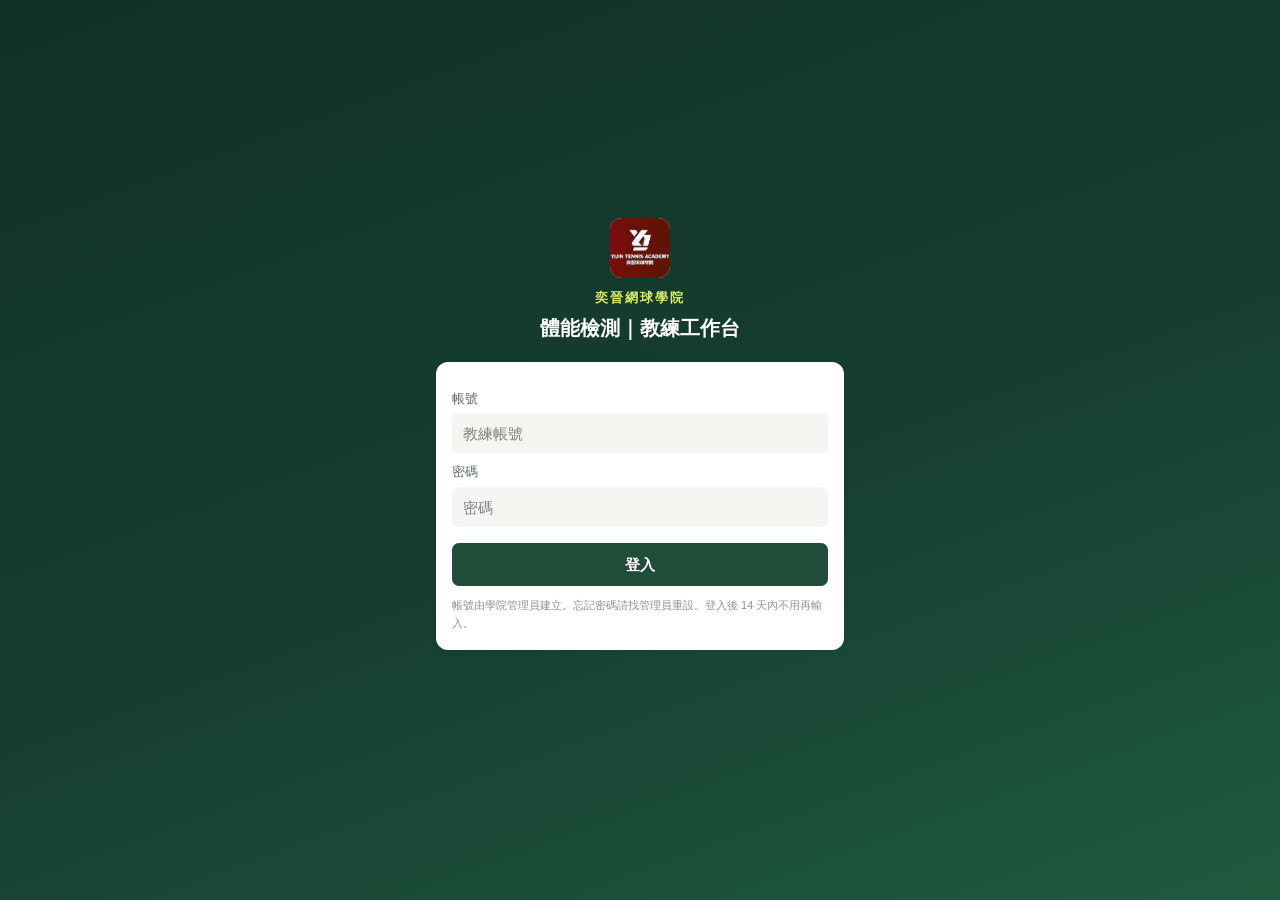
==== commit 41a1aac2: "v2.1 homepage -> coach workbench; legacy form moved to form.html" ====
--- a/index.html
+++ b/index.html
@@ -1,4254 +1,17 @@
-<!DOCTYPE html>
+<!doctype html>
 <html lang="zh-Hant">
 <head>
-  <meta charset="UTF-8" />
-  <meta name="viewport" content="width=device-width, initial-scale=1.0" />
-
-  <title>Tennis Performance Lab｜網球體能檢測報告系統</title>
-
-  <meta name="description" content="Tennis Performance Lab 是一套網球體能檢測報告產生器，可輸入球員資料、體能數據、核心能力分數，並即時生成專業檢測報告、雷達圖與訓練建議。" />
-  <meta name="keywords" content="Tennis Performance Lab, 網球體能檢測, Tennis Physical Assessment, 網球訓練, 體能報告, 運動表現檢測" />
-
-  <style>
-    :root {
-      --bg: #f3f7fb;
-      --surface: #ffffff;
-      --surface-soft: #f8fafc;
-      --ink: #132033;
-      --muted: #667085;
-      --line: #d9e2ec;
-
-      --primary: #0f766e;
-      --primary-dark: #0b4f4a;
-      --primary-soft: #d8f3ef;
-
-      --blue: #2563eb;
-      --yellow: #f4b942;
-      --red: #dc2626;
-      --green: #16a34a;
-      --orange: #f59e0b;
-
-      --radius-xl: 30px;
-      --radius-lg: 22px;
-      --radius-md: 16px;
-
-      --shadow: 0 24px 70px rgba(15, 23, 42, 0.14);
-      --shadow-soft: 0 14px 36px rgba(15, 23, 42, 0.08);
-    }
-
-    * {
-      box-sizing: border-box;
-    }
-
-    html {
-      scroll-behavior: smooth;
-    }
-
-    body {
-      margin: 0;
-      font-family:
-        -apple-system,
-        BlinkMacSystemFont,
-        "Segoe UI",
-        "Noto Sans TC",
-        "Microsoft JhengHei",
-        sans-serif;
-      background:
-        radial-gradient(circle at 8% 4%, rgba(15, 118, 110, 0.18), transparent 34%),
-        radial-gradient(circle at 88% 0%, rgba(37, 99, 235, 0.12), transparent 32%),
-        linear-gradient(180deg, #ffffff 0%, var(--bg) 34%, #eaf1f8 100%);
-      color: var(--ink);
-      line-height: 1.6;
-    }
-
-    button,
-    input,
-    select,
-    textarea {
-      font-family: inherit;
-    }
-
-    .site {
-      width: min(1440px, calc(100% - 32px));
-      margin: 0 auto;
-      padding: 28px 0 80px;
-    }
-
-    .hero {
-      position: relative;
-      overflow: hidden;
-      border-radius: 36px;
-      padding: clamp(28px, 5vw, 56px);
-      min-height: 360px;
-      display: grid;
-      grid-template-columns: 1.05fr 0.95fr;
-      gap: 28px;
-      align-items: center;
-      background:
-        linear-gradient(135deg, rgba(8, 47, 73, 0.94), rgba(15, 118, 110, 0.92)),
-        url("data:image/svg+xml,%3Csvg width='900' height='500' viewBox='0 0 900 500' xmlns='http://www.w3.org/2000/svg'%3E%3Cg fill='none' stroke='rgba(255,255,255,0.14)' stroke-width='1'%3E%3Cpath d='M70 430C190 300 235 135 388 178C540 222 614 20 810 88'/%3E%3Cpath d='M-40 320C120 220 210 90 365 128C520 166 600 250 760 120'/%3E%3Ccircle cx='690' cy='210' r='140'/%3E%3Ccircle cx='690' cy='210' r='82'/%3E%3C/g%3E%3C/svg%3E");
-      background-size: cover;
-      box-shadow: var(--shadow);
-      color: white;
-    }
-
-    .hero::after {
-      content: "";
-      position: absolute;
-      right: -100px;
-      bottom: -140px;
-      width: 420px;
-      height: 420px;
-      border-radius: 999px;
-      background: rgba(244, 185, 66, 0.20);
-      filter: blur(6px);
-    }
-
-    .hero-content {
-      position: relative;
-      z-index: 2;
-    }
-
-    .eyebrow {
-      display: inline-flex;
-      align-items: center;
-      gap: 8px;
-      padding: 8px 12px;
-      border-radius: 999px;
-      background: rgba(255, 255, 255, 0.12);
-      border: 1px solid rgba(255, 255, 255, 0.22);
-      font-size: 13px;
-      font-weight: 900;
-      letter-spacing: 0.12em;
-      text-transform: uppercase;
-    }
-
-    .hero h1 {
-      margin: 20px 0 14px;
-      font-size: clamp(38px, 6vw, 72px);
-      line-height: 0.96;
-      letter-spacing: -0.07em;
-      font-weight: 1000;
-    }
-
-    .hero p {
-      margin: 0;
-      max-width: 680px;
-      color: rgba(255, 255, 255, 0.82);
-      font-size: clamp(16px, 2vw, 19px);
-      font-weight: 600;
-    }
-
-    .hero-actions {
-      margin-top: 26px;
-      display: flex;
-      flex-wrap: wrap;
-      gap: 12px;
-    }
-
-    .btn {
-      appearance: none;
-      border: 0;
-      cursor: pointer;
-      border-radius: 16px;
-      padding: 13px 18px;
-      font-weight: 1000;
-      font-size: 14px;
-      transition: 0.2s ease;
-      text-decoration: none;
-      display: inline-flex;
-      align-items: center;
-      justify-content: center;
-      gap: 8px;
-    }
-
-    .btn:hover {
-      transform: translateY(-2px);
-      filter: brightness(0.98);
-    }
-
-    .btn-primary {
-      color: #07211f;
-      background: #ffffff;
-      box-shadow: 0 14px 24px rgba(0, 0, 0, 0.16);
-    }
-
-    .btn-ghost {
-      color: #ffffff;
-      background: rgba(255, 255, 255, 0.12);
-      border: 1px solid rgba(255, 255, 255, 0.24);
-    }
-
-    .hero-panel {
-      position: relative;
-      z-index: 2;
-      background: rgba(255, 255, 255, 0.13);
-      border: 1px solid rgba(255, 255, 255, 0.22);
-      border-radius: 28px;
-      padding: 22px;
-      backdrop-filter: blur(14px);
-      display: grid;
-      gap: 14px;
-    }
-
-    .hero-stat {
-      background: rgba(255, 255, 255, 0.12);
-      border: 1px solid rgba(255, 255, 255, 0.18);
-      border-radius: 22px;
-      padding: 18px;
-    }
-
-    .hero-stat small {
-      color: rgba(255, 255, 255, 0.68);
-      font-weight: 900;
-      letter-spacing: 0.08em;
-      text-transform: uppercase;
-    }
-
-    .hero-stat strong {
-      display: block;
-      margin-top: 4px;
-      font-size: 30px;
-      line-height: 1.1;
-      letter-spacing: -0.04em;
-    }
-
-    .main-grid {
-      margin-top: 26px;
-      display: grid;
-      grid-template-columns: 420px 1fr;
-      gap: 24px;
-      align-items: start;
-    }
-
-    .panel {
-      background: rgba(255, 255, 255, 0.9);
-      border: 1px solid rgba(217, 226, 236, 0.95);
-      border-radius: var(--radius-xl);
-      box-shadow: var(--shadow-soft);
-      overflow: hidden;
-      backdrop-filter: blur(14px);
-    }
-
-    .sticky-panel {
-      position: sticky;
-      top: 18px;
-      max-height: calc(100vh - 36px);
-      overflow: auto;
-    }
-
-    .panel-header {
-      padding: 22px 24px 16px;
-      border-bottom: 1px solid var(--line);
-      background:
-        linear-gradient(135deg, rgba(15, 118, 110, 0.08), rgba(37, 99, 235, 0.04)),
-        #ffffff;
-    }
-
-    .panel-header h2 {
-      margin: 0;
-      font-size: 22px;
-      line-height: 1.15;
-      letter-spacing: -0.03em;
-    }
-
-    .panel-header p {
-      margin: 8px 0 0;
-      color: var(--muted);
-      font-size: 14px;
-      font-weight: 650;
-    }
-
-    .form-body {
-      padding: 22px 24px 26px;
-      display: grid;
-      gap: 24px;
-    }
-
-    .form-section {
-      display: grid;
-      gap: 14px;
-    }
-
-    .form-section-title {
-      display: flex;
-      align-items: center;
-      gap: 8px;
-      color: var(--primary-dark);
-      font-size: 15px;
-      font-weight: 1000;
-    }
-
-    .form-section-title::before {
-      content: "";
-      width: 8px;
-      height: 20px;
-      border-radius: 99px;
-      background: linear-gradient(180deg, var(--primary), var(--blue));
-    }
-
-    .grid-2 {
-      display: grid;
-      grid-template-columns: 1fr 1fr;
-      gap: 12px;
-    }
-
-    .grid-3 {
-      display: grid;
-      grid-template-columns: repeat(3, 1fr);
-      gap: 12px;
-    }
-
-    label {
-      display: grid;
-      gap: 6px;
-      color: #344054;
-      font-size: 13px;
-      font-weight: 900;
-    }
-
-    input,
-    select,
-    textarea {
-      width: 100%;
-      border: 1px solid #cfd8e3;
-      background: #ffffff;
-      color: var(--ink);
-      border-radius: 14px;
-      padding: 12px 13px;
-      font-size: 14px;
-      outline: none;
-      transition: 0.2s ease;
-    }
-
-    textarea {
-      resize: vertical;
-      min-height: 96px;
-    }
-
-    input:focus,
-    select:focus,
-    textarea:focus {
-      border-color: var(--primary);
-      box-shadow: 0 0 0 4px rgba(15, 118, 110, 0.12);
-    }
-
-    input[type="range"] {
-      padding: 0;
-      accent-color: var(--primary);
-    }
-
-    .range-row {
-      display: grid;
-      grid-template-columns: 1fr 54px;
-      gap: 10px;
-      align-items: center;
-    }
-
-    .score-pill {
-      padding: 7px 8px;
-      border-radius: 999px;
-      background: var(--primary-soft);
-      color: var(--primary-dark);
-      text-align: center;
-      font-weight: 1000;
-      font-variant-numeric: tabular-nums;
-    }
-
-    .button-grid {
-      display: grid;
-      grid-template-columns: 1fr 1fr;
-      gap: 10px;
-    }
-
-    .btn-dark {
-      color: white;
-      background: #132033;
-    }
-
-    .btn-teal {
-      color: white;
-      background: var(--primary);
-      box-shadow: 0 12px 24px rgba(15, 118, 110, 0.22);
-    }
-
-    .btn-light {
-      color: #243044;
-      background: #f1f5f9;
-      border: 1px solid #d9e2ec;
-    }
-
-    .btn-danger {
-      color: #991b1b;
-      background: #fee2e2;
-      border: 1px solid #fecaca;
-    }
-
-    .hint {
-      margin: 0;
-      color: var(--muted);
-      font-size: 13px;
-      font-weight: 650;
-    }
-
-    .report-wrap {
-      display: grid;
-      gap: 22px;
-    }
-
-    .report-watermark {
-      position: absolute;
-      inset: 0;
-      z-index: 0;
-      background: url("logo-watermark.png") center 48% / 55% no-repeat;
-      opacity: 0.10;
-      pointer-events: none;
-    }
-    .report-card {
-      position: relative;
-      border-radius: 4px;
-      border: 1px solid #DEE7E3;
-      background: #fff;
-      box-shadow: 0 2px 20px rgba(14, 31, 27, .10);
-    }
-
-    /* ══════════════════════════════════════════════════════════════
-       報告視覺（rp-* ）—— 編輯體風格：留白、細線、等寬字標籤、單一深綠重點色。
-       全部前綴 rp-，與表單 UI 的樣式完全隔離，改報告不會動到表單。
-       ══════════════════════════════════════════════════════════════ */
-    .report-card, .coach-page {
-      --ink: #0E1F1B; --ink2: #33473F; --muted: #63776F; --faint: #93A79F;
-      --line: #DEE7E3; --line2: #C7D5CF; --tint: #F5F8F7;
-      --brand: #0C5B4B; --brand-soft: #E4F0EC;
-      --pos: #2C8A58; --pos-soft: #E7F3EC;
-      --warn: #A9781A; --warn-soft: #F9F0DE;
-      --crit: #A33C2C; --crit-soft: #F8E9E5;
-      --bench: #8FA8A0;
-      --f-d: "Avenir Next", "Segoe UI Semibold", system-ui, sans-serif;
-      --f-m: ui-monospace, "SF Mono", Menlo, monospace;
-      color: var(--ink);
-      font-size: 13.5px;
-      line-height: 1.55;
-    }
-    .rp-inner { padding: 38px 44px 30px; display: flex; flex-direction: column; gap: 16px; }
-
-    .rp-eyebrow { font-family: var(--f-m); font-size: 9.5px; letter-spacing: .15em;
-                  text-transform: uppercase; color: var(--faint); margin: 0 0 4px; }
-    .rp-sec > h3 { font-family: var(--f-d); font-size: 16px; font-weight: 600; margin: 0; letter-spacing: .01em; }
-    .rp-sechead { display: flex; align-items: baseline; justify-content: space-between;
-                  gap: 14px; margin-bottom: 9px; }
-    .rp-note { font-size: 11px; color: var(--muted); margin: 0; }
-
-    /* 抬頭 */
-    .rp-top { display: grid; grid-template-columns: 1fr auto; gap: 20px; align-items: end;
-              padding-bottom: 14px; border-bottom: 2px solid var(--ink); }
-    .rp-who { display: flex; gap: 14px; align-items: center; }
-    .rp-mono { width: 48px; height: 48px; border-radius: 50%; background: var(--brand-soft);
-               color: var(--brand); display: grid; place-items: center; overflow: hidden;
-               font-family: var(--f-d); font-size: 21px; font-weight: 600; flex: none; }
-    .rp-mono img { width: 100%; height: 100%; object-fit: cover; }
-    .rp-who h1 { font-family: var(--f-d); font-size: 25px; margin: 0; letter-spacing: .02em; line-height: 1.1; }
-    .rp-dl { margin: 3px 0 0; display: flex; flex-wrap: wrap; gap: 0 13px;
-             font-family: var(--f-m); font-size: 10.5px; color: var(--muted); }
-    .rp-dl div { display: flex; gap: 4px; }
-    .rp-dl dt { color: var(--faint); } .rp-dl dd { margin: 0; color: var(--ink2); }
-    .rp-dl .rp-phv dd { font-weight: 600; }
-    .rp-meta { text-align: right; font-family: var(--f-m); font-size: 10.5px;
-               color: var(--muted); line-height: 1.75; }
-    .rp-meta strong { color: var(--ink); }
-    .rp-doc { display: block; font-family: var(--f-d); font-size: 11px; letter-spacing: .18em;
-              text-transform: uppercase; color: var(--brand); margin-bottom: 4px; }
-    .rp-pg { font-family: var(--f-m); font-size: 9.5px; color: var(--faint); letter-spacing: .1em; }
-
-    /* 結論帶 */
-    .rp-verdict { display: grid; grid-template-columns: auto 1fr; gap: 24px; align-items: center;
-                  background: var(--tint); border: 1px solid var(--line); border-radius: 5px; padding: 16px 20px; }
-    .rp-score { display: flex; align-items: baseline; gap: 6px; }
-    .rp-score b { font-family: var(--f-d); font-size: 46px; font-weight: 600;
-                  line-height: .88; letter-spacing: -.02em; }
-    .rp-score span { font-family: var(--f-m); font-size: 12px; color: var(--faint); }
-    .rp-cov { display: inline-block; font-family: var(--f-m); font-size: 10px; letter-spacing: .05em;
-              background: var(--warn-soft); color: var(--warn); border-radius: 3px; padding: 2px 7px; margin-top: 7px; }
-    .rp-cov.full { background: var(--pos-soft); color: var(--pos); }
-    .rp-gauge { margin-top: 9px; width: 210px; }
-    .rp-gtrack { display: flex; height: 6px; gap: 2px; }
-    .rp-gtrack i { flex: 1; background: var(--line2); border-radius: 2px; }
-    .rp-gtrack i.on { background: var(--warn); }
-    .rp-gtrack i.on-good { background: var(--pos); }
-    .rp-gtrack i.on-risk { background: var(--crit); }
-    .rp-gmark { display: flex; justify-content: space-between; margin-top: 4px;
-                font-family: var(--f-m); font-size: 9px; color: var(--faint); }
-    .rp-vc p { margin: 0; font-size: 13.5px; line-height: 1.7; color: var(--ink2); }
-    .rp-vc p strong { color: var(--ink); }
-    .rp-tier { display: inline-block; font-family: var(--f-m); font-size: 10.5px; letter-spacing: .06em;
-               background: var(--warn-soft); color: var(--warn); border-radius: 3px; padding: 2px 8px; margin-bottom: 6px; }
-    .rp-tier.good { background: var(--pos-soft); color: var(--pos); }
-    .rp-tier.risk { background: var(--crit-soft); color: var(--crit); }
-    .rp-caveat { margin-top: 9px; font-size: 10.5px; color: var(--muted);
-                 border-left: 2px solid var(--line2); padding-left: 9px; }
-
-    /* 雷達 + 發現 */
-    .rp-row2 { display: grid; grid-template-columns: 280px 1fr; gap: 26px; align-items: start; }
-    .rp-radar .grid polygon { fill: none; stroke: var(--line); stroke-width: 1; }
-    .rp-radar .spoke { stroke: var(--line); stroke-width: 1; }
-    .rp-radar .bench { fill: none; stroke: var(--bench); stroke-width: 1.5; stroke-dasharray: 4 3; }
-    .rp-radar .me { fill: var(--brand); fill-opacity: .15; stroke: var(--brand);
-                    stroke-width: 2; stroke-linejoin: round; }
-    .rp-radar .pt { fill: var(--brand); }
-    .rp-radar .lbl { font-size: 10.5px; fill: var(--ink2); text-anchor: middle; }
-    .rp-radar .lbl.off { fill: var(--faint); }
-    .rp-radar .sm { font-family: var(--f-m); font-size: 8.5px; fill: #AFBEB8; text-anchor: middle; }
-    .rp-radar .num { font-family: var(--f-m); font-size: 9.5px; fill: var(--brand);
-                     text-anchor: middle; font-weight: 600; }
-    .rp-key { display: flex; gap: 13px; justify-content: center; margin-top: 5px;
-              font-size: 10.5px; color: var(--muted); }
-    .rp-key span { display: flex; align-items: center; gap: 5px; }
-    .rp-sw { width: 14px; height: 0; border-top: 2px solid var(--brand); }
-    .rp-sw.d { border-top: 2px dashed var(--bench); }
-    .rp-sw.o { border-top: 2px dotted var(--faint); }
-
-    .rp-finds { display: grid; gap: 8px; }
-    .rp-find { display: grid; grid-template-columns: 3px 1fr; gap: 11px;
-               border: 1px solid var(--line); border-radius: 4px; padding: 11px 13px; }
-    .rp-find .bar { border-radius: 2px; }
-    .rp-find.p .bar { background: var(--pos); }
-    .rp-find.w .bar { background: var(--warn); }
-    .rp-find.c .bar { background: var(--bench); }
-    .rp-find h4 { margin: 0 0 3px; font-size: 12.5px; font-weight: 600;
-                  display: flex; gap: 7px; align-items: baseline; }
-    .rp-find h4 em { font-style: normal; font-family: var(--f-m); font-size: 9px;
-                     letter-spacing: .09em; text-transform: uppercase; color: var(--faint); }
-    .rp-find p { margin: 0; font-size: 12.5px; line-height: 1.6; color: var(--ink2); }
-    .rp-find ul { margin: 0; padding-left: 15px; font-size: 12.5px; line-height: 1.6; color: var(--ink2); }
-    .rp-find li + li { margin-top: 2px; }
-    .rp-find .rp-n { font-size: 11px; color: var(--faint); font-weight: 400; margin-left: 6px; }
-    .rp-find .rp-by { margin-top: 3px; font-size: 11px; color: var(--faint); text-align: right; }
-
-    /* 每項對照條：中線＝同齡中位，往右＝領先 */
-    .rp-mtx { border-top: 1px solid var(--line); }
-    .rp-mhead, .rp-m { display: grid; grid-template-columns: 120px 74px 1fr 66px;
-                       gap: 13px; align-items: center; }
-    .rp-mhead { font-family: var(--f-m); font-size: 9px; letter-spacing: .1em;
-                text-transform: uppercase; color: var(--faint); padding: 7px 0 6px; }
-    .rp-m { padding: 9px 0; border-bottom: 1px solid var(--line); }
-    .rp-m .nm { font-size: 12.5px; font-weight: 500; line-height: 1.3; }
-    .rp-m .nm small { display: block; font-family: var(--f-m); font-size: 9px;
-                      color: var(--faint); font-weight: 400; }
-    .rp-m .val { font-family: var(--f-d); font-size: 19px; font-weight: 600; text-align: right;
-                 font-variant-numeric: tabular-nums; white-space: nowrap; }
-    .rp-m .val u { text-decoration: none; font-size: 10px; color: var(--muted);
-                   font-weight: 400; margin-left: 2px; }
-    .rp-scale { position: relative; height: 32px; }
-    .rp-scale .rail { position: absolute; left: 0; right: 0; top: 19px; height: 5px;
-                      background: var(--tint); border: 1px solid var(--line); border-radius: 3px; }
-    .rp-scale .mid { position: absolute; top: 14px; bottom: 4px; left: 50%; width: 1px; background: var(--bench); }
-    .rp-scale .fill { position: absolute; top: 19px; height: 5px; border-radius: 3px; }
-    .rp-scale .dot { position: absolute; top: 16.5px; width: 10px; height: 10px; border-radius: 50%;
-                     border: 2px solid #fff; box-shadow: 0 0 0 1px rgba(0,0,0,.12); }
-    /* 標籤浮在條的正上方 —— 壓在條上會看不清楚 */
-    .rp-scale .tag { position: absolute; top: 1px; font-family: var(--f-m); font-size: 9.5px;
-                     font-variant-numeric: tabular-nums; white-space: nowrap; }
-    .rp-scale .none { top: 19px; }
-    .rp-scale.g .fill, .rp-scale.g .dot { background: var(--pos); } .rp-scale.g .tag { color: var(--pos); }
-    .rp-scale.y .fill, .rp-scale.y .dot { background: var(--warn); } .rp-scale.y .tag { color: var(--warn); }
-    .rp-scale.r .fill, .rp-scale.r .dot { background: var(--crit); } .rp-scale.r .tag { color: var(--crit); }
-    .rp-scale .none { position: absolute; left: 0; right: 0; height: 5px; display: flex;
-                      align-items: center; font-size: 10.5px; color: var(--faint); }
-    .rp-trend { font-family: var(--f-m); font-size: 10.5px; color: var(--faint); text-align: right; }
-    .rp-trend.up { color: var(--pos); } .rp-trend.down { color: var(--crit); }
-
-    /* 左右差：雙向對照 */
-    .rp-asym { display: grid; gap: 9px; }
-    .rp-ai { border: 1px solid var(--line); border-left: 3px solid var(--crit);
-             border-radius: 4px; padding: 11px 13px; }
-    .rp-ai.mild { border-left-color: var(--warn); }
-    .rp-ai.good { border-left-color: var(--pos); }
-    .rp-ai .t { display: flex; justify-content: space-between; align-items: baseline; gap: 10px; }
-    .rp-ai h4 { margin: 0; font-size: 12.5px; font-weight: 600; }
-    .rp-ai h4 small { display: block; font-weight: 400; font-size: 10.5px; color: var(--muted); margin-top: 1px; }
-    .rp-gap { font-family: var(--f-d); font-size: 19px; font-weight: 600; color: var(--crit);
-              font-variant-numeric: tabular-nums; }
-    .rp-ai.mild .rp-gap { color: var(--warn); } .rp-ai.good .rp-gap { color: var(--pos); }
-    .rp-gap u { text-decoration: none; font-size: 10px; font-weight: 400; }
-    .rp-bip { display: grid; grid-template-columns: 62px 1fr 1fr 62px; align-items: center;
-              gap: 7px; margin-top: 8px; }
-    .rp-bip .s { font-family: var(--f-m); font-size: 10px; color: var(--muted);
-                 font-variant-numeric: tabular-nums; }
-    .rp-bip .s.rt { text-align: right; }
-    .rp-lane { height: 13px; background: var(--tint); border: 1px solid var(--line); position: relative; }
-    .rp-lane.l { border-right: 0; } .rp-lane.rr { border-left: 0; }
-    .rp-lane .f { position: absolute; top: 0; bottom: 0; background: var(--bench); }
-    .rp-lane .f.weak { background: var(--crit); }
-    .rp-ai.mild .rp-lane .f.weak { background: var(--warn); }
-    .rp-ai.good .rp-lane .f.weak { background: var(--pos); }
-    .rp-lane.l .f { right: 0; } .rp-lane.rr .f { left: 0; }
-    .rp-why { margin: 7px 0 0; font-size: 11.5px; color: var(--ink2); line-height: 1.5; }
-    .rp-lgd { display: flex; gap: 12px; font-family: var(--f-m); font-size: 9.5px; color: var(--muted); }
-    .rp-lgd span { display: flex; align-items: center; gap: 4px; }
-    .rp-dot3 { width: 6px; height: 6px; border-radius: 50%; }
-    .rp-dot3.g { background: var(--pos); } .rp-dot3.y { background: var(--warn); }
-    .rp-dot3.r { background: var(--crit); }
-
-    /* 訓練計畫 */
-    .rp-plan { border: 1px solid var(--line); border-radius: 5px; overflow: hidden; margin-top: auto; }
-    /* 教練總結（2026-09-15）：報告最下方，由教練自行填寫。沒填時保留空白框供手寫。 */
-    .rp-summary { border: 1px solid var(--line); border-left: 3px solid var(--brand); border-radius: 5px;
-                  padding: 12px 16px 14px; margin-top: auto; }
-    .rp-summary h3 { margin: 0 0 6px; font-size: 13px; font-weight: 600; }
-    .rp-summary h3 em { font-style: normal; font-family: var(--f-m); font-size: 9px; letter-spacing: .12em;
-                        text-transform: uppercase; color: var(--faint); margin-left: 6px; }
-    .rp-sum-text { font-size: 13px; line-height: 1.75; color: var(--ink2); min-height: 22px; }
-    .rp-sum-by { margin-top: 4px; font-size: 11px; color: var(--faint); text-align: right; }
-    .rp-summary.empty .rp-sum-text { min-height: 96px;
-      background-image: repeating-linear-gradient(to bottom, transparent 0 31px, var(--line) 31px 32px); }
-    .rp-ph { background: var(--brand); color: #fff; padding: 11px 17px; display: flex;
-             justify-content: space-between; align-items: baseline; gap: 14px; }
-    .rp-ph h3 { margin: 0; font-family: var(--f-d); font-size: 14px; font-weight: 600; }
-    .rp-ph span { font-family: var(--f-m); font-size: 10px; opacity: .85; }
-    .rp-plan ol { margin: 0; padding: 4px 0; list-style: none; counter-reset: s; }
-    .rp-plan li { counter-increment: s; display: grid; grid-template-columns: auto 1fr;
-                  gap: 12px; padding: 10px 17px; align-items: center; }
-    .rp-plan li + li { border-top: 1px solid var(--line); }
-    .rp-plan li::before { content: counter(s); font-family: var(--f-m); font-size: 10px;
-      color: var(--brand); border: 1px solid var(--line2); border-radius: 50%;
-      width: 20px; height: 20px; display: grid; place-items: center; }
-    .rp-plan li b { display: block; font-size: 12.5px; font-weight: 600; margin-bottom: 1px; }
-    .rp-plan li p { margin: 0; font-size: 11.5px; color: var(--muted); line-height: 1.5; }
-    .rp-pf { border-top: 1px solid var(--line); background: var(--tint); padding: 9px 17px;
-             font-size: 11.5px; color: var(--ink2); display: flex; justify-content: space-between; gap: 14px; }
-    .rp-pf b { color: var(--ink); }
-    .rp-foot { margin-top: 12px; padding-top: 10px; border-top: 1px solid var(--line);
-               display: flex; justify-content: space-between; font-family: var(--f-m);
-               font-size: 9.5px; color: var(--faint); }
-
-    /* ── 教練頁（報告第 2 頁）──────────────────────────────────────
-       家長頁回答「他強在哪、該練什麼」；教練頁回答「這分數怎麼算出來的、
-       哪些數字可以信」。預設不顯示，勾選才出現、才會列印。            */
-    .coach-page { display: none; margin-top: 26px; }
-    .coach-page.on { display: block; }
-    .cp-inner { padding: 30px 38px; display: flex; flex-direction: column; gap: 16px; }
-    .cp-head { display: flex; justify-content: space-between; align-items: flex-end;
-               gap: 18px; border-bottom: 2px solid var(--ink); padding-bottom: 12px; }
-    .cp-head h3 { margin: 0; font-size: 21px; letter-spacing: -0.02em; }
-    .cp-meta { display: flex; gap: 20px; flex-wrap: wrap; font-size: 11.5px; color: var(--muted); }
-    .cp-meta b { display: block; color: var(--ink); font-weight: 700;
-                 font-variant-numeric: tabular-nums; margin-top: 1px; }
-    .cp-pageno { font-size: 11px; color: var(--muted); white-space: nowrap; }
-
-    .cp-sec > h4 { margin: 0 0 3px; font-size: 14.5px; letter-spacing: -0.01em; }
-    .cp-sec > .cp-sub { margin: 0 0 9px; font-size: 11px; color: var(--muted); }
-
-    .cptbl { width: 100%; border-collapse: collapse; font-size: 12px; }
-    .cptbl th { font-size: 9.5px; letter-spacing: .08em; color: var(--muted);
-                text-align: left; padding: 6px 9px; font-weight: 600;
-                border-bottom: 1px solid var(--line); }
-    .cptbl td { padding: 7px 9px; border-bottom: 1px solid #eef2f6; vertical-align: top; }
-    .cptbl td.n { font-variant-numeric: tabular-nums; text-align: right; white-space: nowrap; }
-    .cptbl tr.dimrow td { font-weight: 700; }
-    .cp-pill { display: inline-block; font-size: 9.5px; padding: 1.5px 7px;
-               border-radius: 4px; font-weight: 700; white-space: nowrap; }
-    .cp-pill.ok { background: #dcfce7; color: #15803d; }
-    .cp-pill.no { background: #fef3c7; color: #b45309; }
-    .cp-pill.un { background: #eef1f4; color: #8a94a3; }
-    .cp-parts { font-size: 11px; color: var(--muted); line-height: 1.7; }
-    .cp-parts em { font-style: normal; color: var(--ink); font-variant-numeric: tabular-nums; }
-    .cp-parts s { color: #b0b8c4; }
-
-    .cp-total { margin-top: 8px; font-size: 11.5px; color: var(--ink);
-                background: var(--surface-soft); border-radius: 8px; padding: 9px 12px; }
-
-    .cp-raw { display: grid; grid-template-columns: repeat(4, 1fr); gap: 7px 14px; }
-    .cp-raw div { display: flex; justify-content: space-between; gap: 8px;
-                  font-size: 11.5px; padding: 4px 0; border-bottom: 1px solid #f0f3f7; }
-    .cp-raw span:first-child { color: var(--muted); }
-    .cp-raw span:last-child { font-variant-numeric: tabular-nums; font-weight: 700; }
-
-    .cp-note { border: 1px solid var(--line); border-left: 3px solid var(--orange);
-               border-radius: 6px; padding: 11px 14px; font-size: 11.5px; line-height: 1.7; }
-    .cp-note ul { margin: 0; padding-left: 17px; }
-    .cp-note li + li { margin-top: 5px; }
-    .cp-note b { color: var(--ink); }
-    .cp-note .ok-line { color: var(--muted); }
-
-    .cp-two { display: grid; grid-template-columns: 1fr 1fr; gap: 16px; align-items: start; }
-
-    .report-card::before { content: none; }
-
-    .report-inner {
-      position: relative;
-      z-index: 1;
-      padding: clamp(22px, 3.2vw, 36px);
-      display: grid;
-      gap: 24px;
-    }
-
-    .report-top {
-      display: grid;
-      grid-template-columns: 280px 1fr 240px;
-      gap: 22px;
-      align-items: center;
-      min-height: 150px;
-    }
-
-    .player-block {
-      display: flex;
-      gap: 16px;
-      align-items: center;
-    }
-
-    .avatar {
-      width: 108px;
-      height: 108px;
-      object-fit: cover;
-      border-radius: 999px;
-      border: 6px solid var(--primary-soft);
-      background: var(--surface-soft);
-      box-shadow: 0 14px 26px rgba(15, 23, 42, 0.14);
-    }
-
-    .player-name {
-      margin: 0;
-      font-size: 28px;
-      line-height: 1.05;
-      letter-spacing: -0.04em;
-    }
-
-    .player-meta {
-      margin-top: 8px;
-      display: grid;
-      gap: 3px;
-      color: var(--muted);
-      font-size: 13px;
-      font-weight: 800;
-    }
-
-    .report-title {
-      text-align: center;
-      display: grid;
-      gap: 8px;
-    }
-
-    .report-title small {
-      color: var(--primary);
-      font-weight: 1000;
-      letter-spacing: 0.22em;
-      text-transform: uppercase;
-    }
-
-    .report-title h2 {
-      margin: 0;
-      font-size: clamp(36px, 4.6vw, 60px);
-      line-height: 0.94;
-      letter-spacing: -0.08em;
-      font-weight: 1000;
-    }
-
-    .report-title p {
-      margin: 0;
-      color: var(--muted);
-      font-weight: 800;
-    }
-
-    .academy-block {
-      display: grid;
-      justify-items: end;
-      gap: 10px;
-      text-align: right;
-      color: var(--muted);
-      font-size: 13px;
-      font-weight: 800;
-    }
-
-    .divider {
-      height: 1px;
-      background: linear-gradient(90deg, transparent, var(--line), transparent);
-    }
-
-    .summary-strip {
-      display: grid;
-      grid-template-columns: repeat(4, 1fr);
-      gap: 14px;
-    }
-
-    .summary-card {
-      border-radius: 18px;
-      padding: 18px;
-      background: rgba(15, 23, 42, 0.025);
-      border: 1px solid rgba(15, 23, 42, 0.07);
-      box-shadow: none;
-      min-height: 112px;
-    }
-
-    .summary-card small {
-      display: block;
-      color: var(--muted);
-      font-size: 10.5px;
-      font-weight: 800;
-      letter-spacing: 0.14em;
-      text-transform: uppercase;
-    }
-
-    .summary-card strong {
-      display: block;
-      margin-top: 10px;
-      font-size: 34px;
-      line-height: 1;
-      letter-spacing: -0.04em;
-    }
-
-    .summary-card span {
-      display: block;
-      margin-top: 8px;
-      color: var(--muted);
-      font-size: 12px;
-      font-weight: 700;
-      line-height: 1.5;
-    }
-
-    .status-good {
-      color: var(--green);
-    }
-
-    .status-watch {
-      color: var(--orange);
-    }
-
-    .status-risk {
-      color: var(--red);
-    }
-
-    /* 常模樣本不足 → 中性色，不要用紅色嚇家長（這不是球員的問題） */
-    .status-neutral {
-      color: #64748b;
-    }
-
-    .overview {
-      display: grid;
-      grid-template-columns: 46% 1fr;
-      gap: 22px;
-      align-items: stretch;
-    }
-
-    .card {
-      border-radius: 20px;
-      padding: 22px;
-      background: transparent;
-      border: none;
-      box-shadow: none;
-    }
-
-    .card-title-row {
-      display: flex;
-      align-items: flex-start;
-      justify-content: space-between;
-      gap: 16px;
-      margin-bottom: 16px;
-    }
-
-    .card-kicker {
-      margin: 0;
-      color: var(--primary);
-      font-size: 10.5px;
-      font-weight: 800;
-      letter-spacing: 0.18em;
-      text-transform: uppercase;
-    }
-
-    .card-title {
-      margin: 4px 0 0;
-      font-size: 23px;
-      line-height: 1.12;
-      letter-spacing: -0.03em;
-    }
-
-    .legend {
-      display: flex;
-      flex-wrap: wrap;
-      justify-content: flex-end;
-      gap: 8px;
-      color: var(--muted);
-      font-size: 12px;
-      font-weight: 900;
-    }
-
-    .legend span {
-      display: inline-flex;
-      gap: 6px;
-      align-items: center;
-      padding: 6px 9px;
-      border-radius: 999px;
-      background: white;
-      border: 1px solid #e2e8f0;
-    }
-
-    .dot {
-      width: 9px;
-      height: 9px;
-      border-radius: 999px;
-      display: inline-block;
-    }
-
-    .dot-gray {
-      background: #94a3b8;
-    }
-
-    .dot-player {
-      background: var(--primary);
-    }
-
-    .radar-box {
-      width: 100%;
-      aspect-ratio: 1 / 0.82;
-      min-height: 320px;
-    }
-
-    canvas {
-      display: block;
-      width: 100%;
-      height: 100%;
-    }
-
-    .analysis-grid {
-      display: grid;
-      gap: 12px;
-    }
-
-    .analysis-box {
-      background: rgba(15, 23, 42, 0.025);
-      border: 1px solid rgba(15, 23, 42, 0.07);
-      box-shadow: none;
-      border-radius: 16px;
-      padding: 16px 14px;
-    }
-
-    .analysis-box h4 {
-      margin: 0 0 10px;
-      font-size: 15px;
-      display: flex;
-      justify-content: space-between;
-      align-items: center;
-      gap: 12px;
-    }
-
-    .tag {
-      padding: 5px 8px;
-      border-radius: 999px;
-      font-size: 11px;
-      font-weight: 1000;
-      letter-spacing: 0.08em;
-    }
-
-    .tag-good {
-      color: #166534;
-      background: #dcfce7;
-    }
-
-    .tag-watch {
-      color: #92400e;
-      background: #fef3c7;
-    }
-
-    .tag-court {
-      color: #1d4ed8;
-      background: #dbeafe;
-    }
-
-    .analysis-list {
-      margin: 0;
-      padding: 0;
-      list-style: none;
-      display: grid;
-      gap: 9px;
-      color: #344054;
-      font-size: 14px;
-      font-weight: 700;
-    }
-
-    .analysis-list li {
-      display: grid;
-      grid-template-columns: 24px 1fr;
-      gap: 8px;
-      align-items: start;
-    }
-
-    /* 總分分段標尺：把「50 = 同齡中位」直接標在刻度上。
-       沒有它，家長會用學校成績的框架把 60 分讀成「100 分只拿 60」。 */
-    .score-ruler { margin: 7px 0 2px; display: none; }
-    .score-ruler.on { display: block; }
-    .sr-track { display: flex; height: 6px; gap: 2px; }
-    .sr-track i { flex: 1; background: #e2e8f0; border-radius: 2px; }
-    .sr-track i.on { background: var(--orange); }
-    .sr-track i.on-good { background: #16a34a; }
-    .sr-track i.on-risk { background: #dc2626; }
-    .sr-mark {
-      display: flex; justify-content: space-between; margin-top: 4px;
-      font-family: ui-monospace, "SF Mono", Menlo, monospace;
-      font-size: 8.5px; color: #94a3b8;
-    }
-    .sr-mark b { color: #475569; font-weight: 600; }
-
-    .data-grid {
-      display: grid;
-      grid-template-columns: repeat(6, 1fr);
-      gap: 14px;
-    }
-
-    /* ── 最重要數據：vs 同齡對照條（v24）──
-       取代原本的 6 格數字卡。條往右＝隊內排名越前，中線＝同齡中位。 */
-    .metric-rows { display: block; border-top: 1px solid rgba(15,23,42,.09); }
-    .mrow {
-      display: grid;
-      grid-template-columns: 118px 78px 1fr 54px;
-      gap: 12px;
-      align-items: center;
-      padding: 9px 0;
-      border-bottom: 1px solid rgba(15,23,42,.07);
-    }
-    .mrow-head {
-      border-bottom: 1px solid rgba(15,23,42,.09);
-      padding: 5px 0 6px;
-      font-size: 9px;
-      letter-spacing: .1em;
-      text-transform: uppercase;
-      color: #94a3b8;
-      font-family: ui-monospace, "SF Mono", Menlo, monospace;
-    }
-    .mbar-head { display: flex; justify-content: space-between; }
-    .mname { font-size: 12.5px; font-weight: 600; color: #1e293b; line-height: 1.25; }
-    .mv {
-      font-size: 19px; font-weight: 800; text-align: right; white-space: nowrap;
-      color: #0f172a; font-variant-numeric: tabular-nums;
-    }
-    .mv u { text-decoration: none; font-size: 10px; font-weight: 500; color: #64748b; margin-left: 2px; }
-    .mbar { position: relative; height: 24px; }
-    .maxis {
-      position: absolute; left: 0; right: 0; top: 11px; height: 4px;
-      background: #f1f5f9; border: 1px solid rgba(15,23,42,.06); border-radius: 3px;
-    }
-    .mmid { position: absolute; top: 6px; bottom: 6px; left: 50%; width: 1px; background: #94a3b8; }
-    .mfill { position: absolute; top: 11px; height: 4px; border-radius: 3px; }
-    .mfill.good { background: #16a34a; } .mfill.mild { background: #b45309; } .mfill.bad { background: #dc2626; }
-    .mtag {
-      position: absolute; top: -1px; white-space: nowrap; font-size: 9.5px;
-      font-family: ui-monospace, "SF Mono", Menlo, monospace; font-variant-numeric: tabular-nums;
-    }
-    .mtag.good { color: #16a34a; } .mtag.mild { color: #b45309; } .mtag.bad { color: #dc2626; }
-    .mnone {
-      position: absolute; inset: 0; display: flex; align-items: center;
-      font-size: 10.5px; color: #94a3b8;
-    }
-    .mtrend {
-      font-size: 10.5px; color: #cbd5e1; text-align: right;
-      font-family: ui-monospace, "SF Mono", Menlo, monospace;
-    }
-
-    .metric-card {
-      min-height: 114px;
-      display: grid;
-      gap: 5px;
-      padding: 14px;
-      border-radius: 16px;
-      background: rgba(15, 23, 42, 0.025);
-      border: 1px solid rgba(15, 23, 42, 0.07);
-      box-shadow: none;
-    }
-
-    .metric-label {
-      color: var(--muted);
-      font-size: 11px;
-      font-weight: 800;
-      letter-spacing: 0.03em;
-      line-height: 1.3;
-    }
-
-    .metric-value {
-      color: var(--ink);
-      font-size: 27px;
-      line-height: 1;
-      letter-spacing: -0.05em;
-      font-weight: 1000;
-    }
-
-    .metric-unit {
-      color: var(--primary);
-      font-size: 12px;
-      font-weight: 1000;
-    }
-
-    .metric-note {
-      margin-top: auto;
-      color: var(--muted);
-      font-size: 11px;
-      font-weight: 750;
-    }
-
-    .focus-card {
-      display: grid;
-      grid-template-columns: 0.85fr 1.2fr;
-      gap: 18px;
-      align-items: stretch;
-      border-radius: 28px;
-      padding: 22px;
-      border: 1px solid rgba(217, 226, 236, 0.95);
-      background:
-        linear-gradient(135deg, rgba(15, 118, 110, 0.12), rgba(244, 185, 66, 0.16)),
-        white;
-    }
-
-    .focus-left {
-      display: grid;
-      align-content: center;
-      gap: 8px;
-    }
-
-    .focus-left h3 {
-      margin: 0;
-      font-size: 30px;
-      line-height: 1.08;
-      letter-spacing: -0.05em;
-    }
-
-    .focus-left p {
-      margin: 0;
-      color: var(--muted);
-      font-weight: 800;
-    }
-
-    .focus-list {
-      margin: 0;
-      padding: 0;
-      list-style: none;
-      display: grid;
-      gap: 10px;
-    }
-
-    .focus-list li {
-      display: grid;
-      grid-template-columns: 30px 1fr;
-      gap: 8px;
-      align-items: center;
-      padding: 12px 14px;
-      border-radius: 18px;
-      background: rgba(255, 255, 255, 0.85);
-      border: 1px solid rgba(217, 226, 236, 0.96);
-      font-weight: 900;
-    }
-
-    .recommendation {
-      grid-column: 1 / -1;
-      padding: 16px 18px;
-      border-radius: 20px;
-      background: rgba(255, 255, 255, 0.88);
-      border: 1px solid rgba(217, 226, 236, 0.96);
-      color: #344054;
-      font-weight: 750;
-    }
-
-    .recommendation strong {
-      color: var(--primary-dark);
-    }
-
-    .signature {
-      display: flex;
-      justify-content: space-between;
-      gap: 16px;
-      color: var(--muted);
-      font-size: 12px;
-      font-weight: 850;
-    }
-
-    .records-panel {
-      margin-top: 26px;
-    }
-
-    .records-toolbar {
-      padding: 18px 24px 0;
-      display: flex;
-      flex-wrap: wrap;
-      gap: 10px;
-    }
-
-    .table-wrap {
-      padding: 18px 24px 24px;
-      overflow-x: auto;
-    }
-
-    table {
-      width: 100%;
-      min-width: 980px;
-      border-collapse: collapse;
-      font-size: 13px;
-    }
-
-    th,
-    td {
-      padding: 12px 10px;
-      border-bottom: 1px solid #e2e8f0;
-      text-align: left;
-      white-space: nowrap;
-      vertical-align: middle;
-    }
-
-    th {
-      color: var(--primary-dark);
-      background: #f8fafc;
-      font-size: 12px;
-      letter-spacing: 0.08em;
-      text-transform: uppercase;
-    }
-
-    td {
-      color: #344054;
-      font-weight: 750;
-    }
-
-    .mini-btn {
-      padding: 7px 10px;
-      border-radius: 10px;
-      font-size: 12px;
-    }
-
-    .empty {
-      padding: 22px 24px 28px;
-      color: var(--muted);
-      font-size: 14px;
-      font-weight: 750;
-    }
-
-    .footer-note {
-      margin-top: 20px;
-      color: var(--muted);
-      text-align: center;
-      font-size: 13px;
-      font-weight: 700;
-    }
-
-    @media (max-width: 1180px) {
-      .hero,
-      .main-grid {
-        grid-template-columns: 1fr;
-      }
-
-      .sticky-panel {
-        position: static;
-        max-height: none;
-      }
-
-      .report-top {
-        grid-template-columns: 1fr;
-        text-align: center;
-      }
-
-      .player-block {
-        justify-content: center;
-      }
-
-      .academy-block {
-        justify-items: center;
-        text-align: center;
-      }
-
-      .overview {
-        grid-template-columns: 1fr;
-      }
-
-      .summary-strip {
-        grid-template-columns: repeat(2, 1fr);
-      }
-
-      .data-grid {
-        grid-template-columns: repeat(3, 1fr);
-      }
-
-      .focus-card {
-        grid-template-columns: 1fr;
-      }
-    }
-
-    @media (max-width: 720px) {
-      .site {
-        width: min(100% - 20px, 1440px);
-        padding-top: 12px;
-      }
-
-      .hero {
-        border-radius: 28px;
-      }
-
-      .grid-2,
-      .grid-3,
-      .button-grid,
-      .summary-strip {
-        grid-template-columns: 1fr;
-      }
-
-      .data-grid {
-        grid-template-columns: repeat(2, 1fr);
-      }
-
-      .player-block {
-        flex-direction: column;
-      }
-
-      .signature {
-        flex-direction: column;
-      }
-    }
-
-    @page {
-      size: A4 portrait;
-      margin: 0;
-    }
-
-    @media print {
-      body {
-        background: white;
-      }
-
-      .no-print,
-      .hero,
-      .records-panel,
-      .footer-note {
-        display: none !important;
-      }
-
-      .site {
-        width: auto;
-        margin: 0;
-        padding: 0;
-      }
-
-      .main-grid {
-        display: block;
-        margin: 0;
-      }
-
-      .report-wrap {
-        display: block;
-      }
-
-      /* 固定設計寬度 1000px，再用 zoom 縮放鋪滿 A4 直式寬度（210mm≈794px）*/
-      .report-card {
-        /* 2026-09-15 Adam：「文字離紙張邊緣太遠，很難看」→ 放大。
-           舊值 1000px × 0.55 只佔 A4 可印寬 794px 的 550px，左右各空約 120px。
-           新值 1130px × 0.70 ≈ 791px 填滿紙寬（外框留白 34px × 0.70 ≈ 6–7mm）。
-           高度靠下方「列印收緊」撐住：陳慶安（含左右差區塊，最高的一種）設計高約 1532px × 0.70 ≈ 1072px，
-           A4 可用約 1122px，留約 50px 給教練觀察／總結多寫幾行。 */
-        width: 1130px;
-        zoom: 0.70;
-        margin: 0 auto;            /* 置中，左右留白平均 */
-        box-shadow: none;
-        border: 0;
-        border-radius: 0;
-        overflow: visible;
-        break-inside: avoid;
-      }
-
-      .report-card::before { display: none; }
-
-      /* ── 列印收緊（2026-09-15，配合放大到 0.70）── 只改列印，螢幕版面不變 */
-      .rp-inner { padding: 26px 34px 18px; gap: 11px; }
-      .rp-sechead { margin-bottom: 6px; }
-      .rp-row2 { grid-template-columns: 300px 1fr; gap: 22px; }
-      .rp-find ul, .rp-find p { line-height: 1.5; }
-      .rp-m { padding: 4px 0; }
-      .rp-asym { grid-template-columns: repeat(3, 1fr); gap: 10px; }   /* 左右差 3 張卡橫排，省約 240px */
-      .rp-summary.empty .rp-sum-text { min-height: 64px; }
-      .rp-foot { margin-top: 4px; padding-top: 6px; }
-      #asymmetryCard, .rp-summary { break-inside: avoid; }
-
-      /* 內距與間距收緊，讓內容鋪滿整頁高度 */
-      .report-inner {
-        padding: 22px 30px;
-        gap: 9px;
-      }
-
-      /* 教練頁：獨立一張 A4。內容量比家長頁少 → 用自己的 zoom，不然會縮得太小 */
-      .coach-page { break-before: page; page-break-before: always; margin-top: 0; }
-      .coach-page.on { display: block !important; }
-      .coach-page:not(.on) { display: none !important; }
-      /* 內容 1489px × 0.70 ≈ 1042px，A4 可用約 1062px。用 0.72 會變 1072px 溢成第 3 頁。 */
-      .report-card.coach-page { width: 1000px; zoom: 0.70; }   /* 教練頁維持原設計寬度，不跟家長頁一起加寬 */
-      .cp-inner { padding: 24px 30px; gap: 13px; }
-      .cp-raw { grid-template-columns: repeat(5, 1fr); }
-
-      /* 雷達圖在列印時縮小高度，省出垂直空間 */
-      .report-card.fill { zoom: 0.70; }   /* 2026-09-15：家長頁已放大到填滿紙寬，無左右差區塊時不再另外放大（再大會超出紙寬）*/
-      .radar-box { min-height: 0; aspect-ratio: 1 / 0.6; }
-      .analysis-grid { grid-template-columns: 1fr 1fr; gap: 10px; }
-      /* D 區隱藏時，C 區補滿整列，避免右下角留一個空洞 */
-      .analysis-box-wide { grid-column: 1 / -1; }
-      /* 分析區標題縮小，避免 2 欄窄空間換行 */
-      .analysis-box h4 { font-size: 12px; gap: 6px; line-height: 1.2; margin-bottom: 7px; letter-spacing: -0.02em; }
-      .analysis-box .tag { font-size: 8.5px; padding: 2px 6px; letter-spacing: 0.03em; flex-shrink: 0; }
-      .card { padding: 13px; }
-      .card-title-row { margin-bottom: 6px; }
-      .summary-card { padding: 10px 13px; }
-      .metric-card { padding: 9px; }
-      .asym-item { padding: 9px; }
-      .divider { margin: 0; }
-
-      .report-top {
-        grid-template-columns: 280px 1fr 240px;
-        text-align: left;
-        min-height: 0;
-      }
-
-      .report-title { text-align: center; }
-      .academy-block { justify-items: end; text-align: right; }
-      .divider { margin: 2px 0; }
-      .overview { grid-template-columns: 46% 1fr; gap: 16px; }
-      .summary-strip { grid-template-columns: repeat(4, 1fr); }
-      .mrow { padding: 6px 0; grid-template-columns: 108px 70px 1fr 46px; gap: 10px; }
-      .mv { font-size: 16px; }
-      .mname { font-size: 11.5px; }
-      .mbar { height: 20px; }
-      .maxis, .mfill { top: 9px; }
-      .data-grid { grid-template-columns: repeat(6, 1fr); }
-      .focus-card { grid-template-columns: 0.85fr 1.2fr; }
-
-      /* 區塊不要被分頁切斷 */
-      .summary-strip, .overview, .card, .asym-card, .focus-card {
-        break-inside: avoid;
-      }
-      .summary-card, .card, .analysis-box, .metric-card, .focus-card, .asym-item {
-        box-shadow: none !important;
-      }
-    }
-
-
-
-
-
-    /* ── 最重要數據 自選下拉 ── */
-    .key-metric-selectors { display:grid; grid-template-columns:repeat(2,1fr); gap:8px; margin-top:6px; }
-    .key-metric-selectors select { width:100%; height:38px; border-radius:10px; border:1.5px solid var(--line); background:var(--surface-soft); font-size:13px; padding:0 8px; cursor:pointer; }
-    /* ── D 欄：其他測試補充 勾選清單 ── */
-    .dextra-checklist { display:grid; grid-template-columns:repeat(2,1fr); gap:4px 14px; margin-top:6px; }
-    .dextra-check { display:flex; align-items:center; gap:6px; font-size:13px; font-weight:500; cursor:pointer; }
-    .dextra-check input { width:auto; margin:0; flex-shrink:0; }
-    /* ── 活動度測試：V/X 通過切換 ── */
-    .mob-row { display:flex; align-items:center; flex-wrap:wrap; gap:8px 12px; padding:8px 0; border-bottom:1px dashed var(--line,#e5e7eb); }
-    .mob-row:last-child { border-bottom:none; }
-    .mob-name { flex:1 1 150px; font-size:14px; font-weight:600; }
-    .mob-ctrls { display:flex; align-items:center; gap:14px; }
-    .mob-side { display:flex; align-items:center; gap:5px; }
-    .mob-side-label { font-size:12px; color:var(--muted,#6b7280); font-weight:600; }
-    .mob-toggle { display:inline-flex; gap:4px; }
-    .mob-btn { width:34px; height:30px; padding:0; border:1.5px solid #d1d5db; background:#fff; border-radius:7px; font-size:16px; font-weight:800; line-height:1; cursor:pointer; color:#9ca3af; transition:all .12s; }
-    .mob-btn.mob-pass.active { background:#16a34a; border-color:#16a34a; color:#fff; }
-    .mob-btn.mob-fail.active { background:#dc2626; border-color:#dc2626; color:#fff; }
-    .mob-show { display:flex; align-items:center; gap:5px; font-size:12.5px; font-weight:500; color:var(--muted,#6b7280); cursor:pointer; margin-left:auto; }
-    .mob-show input { width:auto; margin:0; flex-shrink:0; }
-    /* ── 一般檢測項目：單位下拉 + 選填標記 ── */
-    .optional-badge {
-      font-size: 10px; font-weight: 700; color: var(--muted);
-      background: var(--surface-soft); border-radius: 6px;
-      padding: 2px 7px; margin-left: 6px; letter-spacing: .3px;
-      vertical-align: middle;
-    }
-    /* 換算依賴提示：標在「腿長」「體重」上，提醒它們是其他測項的除數 */
-    .dep-badge {
-      font-size: 10px; font-weight: 700; color: #b45309;
-      background: #fff4e5; border: 1px solid #fcd9a4; border-radius: 6px;
-      padding: 2px 7px; margin-left: 6px; letter-spacing: .3px;
-      vertical-align: middle; cursor: help;
-    }
-    .unit-row {
-      display: flex; gap: 6px; align-items: center; flex-wrap: wrap;
-    }
-    .unit-row input { flex: 1; margin: 0; }
-    .unit-row select {
-      width: 76px; height: 38px; border-radius: 10px;
-      border: 1.5px solid var(--line); background: var(--surface-soft);
-      font-size: 13px; font-weight: 600; color: var(--ink);
-      padding: 0 6px; cursor: pointer; flex-shrink: 0;
-    }
-    .unit-row select:focus { border-color: var(--primary); outline: none; }
-    .section-optional-note {
-      font-size: 12px; color: var(--muted); margin: 0 0 10px;
-    }
-
-    /* ── 心跳恢復率自動計算顯示 ── */
-    .hr-recovery-display {
-      display: grid; grid-template-columns: 1fr 1fr; gap: 10px;
-      margin-top: 10px;
-    }
-    .hr-recovery-box {
-      border-radius: 12px; padding: 12px 14px;
-      background: var(--surface-soft); border: 1.5px solid var(--line);
-      text-align: center;
-    }
-    .hr-recovery-box.has-value {
-      background: var(--primary-soft); border-color: var(--primary);
-    }
-    .hr-recovery-label { font-size: 11px; font-weight: 700; color: var(--muted); margin-bottom: 4px; }
-    .hr-recovery-value { font-size: 26px; font-weight: 900; color: var(--primary); }
-    .hr-recovery-pct   { font-size: 12px; color: var(--muted); }
-    .hr-recovery-empty { font-size: 13px; color: var(--muted); }
-    /* ── 不對稱性分析卡 ── */
-    .asym-card { margin-top: 16px; }
-    .asym-grid {
-      display: grid;
-      grid-template-columns: repeat(1, 1fr);   /* 雙向對照圖改直排（原本 3 格橫排） */
-      gap: 9px;
-      margin-top: 12px;
-    }
-
-    /* ── 左右差：雙向對照圖 ──
-       左右實際值並列、弱側標紅，並用一句白話說明代表什麼。
-       只給百分比的話，看不出「哪隻腳弱」——那才是教練要處理的資訊。 */
-    .asym-row {
-      border: 1px solid rgba(15,23,42,.09);
-      border-left: 3px solid #dc2626;
-      border-radius: 7px;
-      padding: 10px 13px;
-      background: #fff;
-    }
-    .asym-row.asym-good { border-left-color: #16a34a; }
-    .asym-row.asym-watch { border-left-color: #b45309; }
-    .asym-row.asym-risk { border-left-color: #dc2626; }
-    .ar-top { display: flex; justify-content: space-between; align-items: baseline; gap: 10px; }
-    .ar-name { font-size: 12.5px; font-weight: 700; color: #1e293b; line-height: 1.3; }
-    .ar-name small {
-      display: block; font-weight: 400; font-size: 9.5px; color: #94a3b8; margin-top: 1px;
-      font-family: ui-monospace, "SF Mono", Menlo, monospace;
-    }
-    .ar-gap { font-size: 19px; font-weight: 800; font-variant-numeric: tabular-nums; color: #dc2626; }
-    .asym-row.asym-good .ar-gap { color: #16a34a; }
-    .asym-row.asym-watch .ar-gap { color: #b45309; }
-    .ar-gap u { text-decoration: none; font-size: 10px; font-weight: 500; margin-left: 1px; }
-    .ar-bip {
-      display: grid; grid-template-columns: 62px 1fr 1fr 62px;
-      align-items: center; gap: 6px; margin-top: 8px;
-    }
-    .ar-s {
-      font-family: ui-monospace, "SF Mono", Menlo, monospace;
-      font-size: 10px; color: #64748b; font-variant-numeric: tabular-nums;
-    }
-    .ar-s.r { text-align: right; }
-    .ar-lane { height: 12px; background: #f8fafc; border: 1px solid rgba(15,23,42,.08); position: relative; }
-    .ar-lane.l { border-right: 0; }
-    .ar-lane.r { border-left: 0; }
-    .ar-lane i { position: absolute; top: 0; bottom: 0; background: #94a3b8; }
-    .ar-lane i.weak { background: #dc2626; }
-    .asym-row.asym-good .ar-lane i.weak { background: #16a34a; }
-    .asym-row.asym-watch .ar-lane i.weak { background: #b45309; }
-    .ar-lane.l i { right: 0; }
-    .ar-lane.r i { left: 0; }
-    .ar-why { margin: 7px 0 0; font-size: 11px; color: #475569; line-height: 1.5; }
-    .ar-weak {
-      display: inline-block; font-family: ui-monospace, "SF Mono", Menlo, monospace;
-      font-size: 9px; background: #fef2f2; color: #dc2626;
-      border-radius: 3px; padding: 1px 5px; margin-left: 5px;
-    }
-    .asym-row.asym-good .ar-weak { background: #f0fdf4; color: #16a34a; }
-    .asym-row.asym-watch .ar-weak { background: #fffbeb; color: #b45309; }
-    .asym-item {
-      border-radius: 14px;
-      padding: 16px 12px;
-      text-align: center;
-      transition: transform .15s;
-    }
-    /* 這三條是舊的「整格上色」樣式，只給退場用的 .asym-item（缺左右值時）。
-       新的 .asym-row 用左側色條，不能被整格底色蓋過。 */
-    .asym-item.asym-good  { background: #dcfce7; color: #15803d; }
-    .asym-item.asym-watch { background: #fef9c3; color: #854d0e; }
-    .asym-item.asym-risk  { background: #fee2e2; color: #991b1b; }
-    .asym-empty { background: var(--surface-soft); color: var(--muted); }
-    .asym-label { font-size: 11px; font-weight: 700; opacity: .8; margin-bottom: 6px; letter-spacing: .3px; }
-    .asym-value { font-size: 30px; font-weight: 900; line-height: 1; }
-    .asym-pct   { font-size: 13px; font-weight: 600; margin-top: 2px; }
-    .asym-status{ font-size: 11px; font-weight: 700; margin-top: 6px; opacity: .85; }
-
-    @media (max-width: 600px) {
-      .asym-grid { grid-template-columns: repeat(1, 1fr); gap: 7px; margin-top: 9px; }
-      .asym-row { padding: 8px 11px; }
-      .ar-gap { font-size: 16px; }
-      .ar-name { font-size: 11.5px; }
-      .ar-bip { margin-top: 6px; }
-      .ar-lane { height: 10px; }
-      .ar-why { margin-top: 5px; font-size: 10px; }
-    }
-    /* ── 登入覆蓋層 ── */
-    #loginOverlay {
-      position: fixed; inset: 0; z-index: 9999;
-      background: linear-gradient(160deg, #1b2a33 0%, #0f1a20 100%);
-      display: flex; align-items: center; justify-content: center; padding: 20px;
-    }
-    .pw-box {
-      background: #fff; border-radius: 18px; padding: 34px 30px 30px;
-      width: 100%; max-width: 380px; box-shadow: 0 18px 50px rgba(0,0,0,.35);
-    }
-    .pw-box h2 { margin: 0 0 4px; color: var(--ink); font-size: 22px; }
-    .pw-box p  { color: var(--muted); margin: 0 0 24px; font-size: 14px; }
-    .pw-box input[type="text"], .pw-box input[type="password"] {
-      width: 100%; border: 1.5px solid var(--line); border-radius: 12px;
-      padding: 14px 16px; font-size: 16px; outline: none;
-      box-sizing: border-box; margin-bottom: 12px; font-family: inherit;
-      transition: border-color .2s;
-    }
-    .pw-box input:focus { border-color: var(--primary); }
-    .pw-box .pw-btn {
-      width: 100%; border: none; border-radius: 12px; cursor: pointer;
-      background: var(--primary); color: #fff; font-size: 16px; font-weight: 700;
-      padding: 14px 16px; font-family: inherit; margin-top: 4px;
-      transition: background .2s;
-    }
-    .pw-box .pw-btn:hover { background: var(--primary-dark); }
-    .pw-box .pw-btn:disabled { opacity: .6; cursor: default; }
-    .pw-hint { font-size: 12px; color: var(--muted); margin-top: 16px; line-height: 1.6; }
-    #passwordError { color: var(--red); font-size: 13px; margin: 10px 0 0; min-height: 18px; }
-    /* 登入前先擋住內容，避免表單一閃而過 */
-    body.locked .site { display: none; }
-    .who-bar {
-      display: flex; justify-content: flex-end; align-items: center; gap: 10px;
-      font-size: 12px; color: var(--muted); padding: 6px 2px 0;
-    }
-    .who-bar button {
-      border: 1px solid var(--line); background: #fff; border-radius: 8px;
-      padding: 3px 10px; font-size: 12px; cursor: pointer; font-family: inherit; color: var(--muted);
-    }
-    .who-bar button:hover { border-color: var(--primary); color: var(--primary); }
-
-    /* ── 載入提示 ── */
-    #loadingMsg {
-      color: var(--primary); font-weight: 600;
-      text-align: center; padding: 12px;
-      border-radius: 10px; background: var(--primary-soft);
-    }
-
-    /* ── 樣本數提示 ── */
-    #sampleSizeNote { font-size: 12px; margin-top: 4px; }
-
-
-    /* ── 合理值範圍警告 ── */
-    .range-warning {
-      color: #f59e0b;
-      font-size: 11px;
-      margin-top: 3px;
-      display: flex;
-      align-items: center;
-      gap: 4px;
-      flex-basis: 100%;   /* 在 .voice-row (flex) 中強制換到下一行整行顯示，不擠壓輸入框 */
-      width: 100%;
-    }
-    input.out-of-range {
-      border-color: #f59e0b !important;
-      background: #fffbeb;
-    }
-    input.out-of-range:focus {
-      border-color: #d97706 !important;
-    }
-
-
-    /* ── 草稿功能 ── */
-    .draft-panel {
-      background: #fff8ed; border: 1.5px solid #f5d9a8;
-      border-radius: 14px; padding: 16px; margin-bottom: 18px;
-    }
-    .draft-panel-head {
-      display: flex; justify-content: space-between; align-items: center;
-      margin-bottom: 10px;
-    }
-    .draft-panel-head h3 { margin: 0; font-size: 15px; color: #92590c; }
-    .draft-refresh {
-      font-size: 12px; color: #92590c; cursor: pointer;
-      background: none; border: none; text-decoration: underline;
-    }
-    .draft-item {
-      background: #fff; border: 1px solid #f0e0c5; border-radius: 10px;
-      padding: 10px 12px; margin-bottom: 8px;
-    }
-    .draft-item:last-child { margin-bottom: 0; }
-    .draft-item-top {
-      display: flex; justify-content: space-between; align-items: center;
-      margin-bottom: 6px;
-    }
-    .draft-item-name { font-weight: 700; font-size: 14px; color: var(--ink); }
-    .draft-item-meta { font-size: 11px; color: var(--muted); }
-    .draft-item-progress { font-size: 11px; color: var(--muted); margin-bottom: 8px; letter-spacing: 1px; }
-    .draft-item-actions { display: flex; gap: 8px; }
-    .draft-btn {
-      font-size: 12px; padding: 5px 12px; border-radius: 8px;
-      cursor: pointer; border: none; font-weight: 600;
-    }
-    .draft-btn-load { background: var(--primary); color: #fff; }
-    .draft-btn-del  { background: #fee2e2; color: #991b1b; }
-    .draft-empty { font-size: 13px; color: var(--muted); text-align: center; padding: 8px; }
-    #currentDraftBadge {
-      display: none; background: var(--primary-soft); color: var(--primary);
-      font-size: 12px; font-weight: 600; padding: 6px 12px;
-      border-radius: 8px; margin-bottom: 10px;
-    }
-    /* ── 檔案上傳按鈕 ── */
-    .file-upload-label {
-      display: inline-flex; align-items: center; gap: 8px;
-      background: var(--primary-soft); color: var(--primary);
-      border: 1.5px dashed var(--primary); border-radius: 10px;
-      padding: 10px 16px; cursor: pointer; font-weight: 600;
-      font-size: 14px; transition: all .2s; margin-top: 4px;
-      width: 100%; box-sizing: border-box;
-    }
-    .file-upload-label:hover {
-      background: var(--primary); color: #fff;
-    }
-    .file-upload-label input[type="file"] { display: none; }
-    .file-upload-name {
-      font-size: 11px; color: var(--muted); margin-top: 4px; display: block;
-    }
-    /* ── 輸入框排列 ── */
-    .voice-row {
-      display: flex; gap: 8px; align-items: center; flex-wrap: wrap;
-    }
-    .voice-row input { flex: 1; margin: 0; }
-    /* ══════════════════════════════════════════════════════════════
-       2026-10-15 Adam：「字的顏色給我黑色的，整體視覺要清晰，排版要合理」
-       只動報告（家長頁＋教練頁），表單不受影響。
-       ① 文字一律黑色；顏色只留在圖形（長條、圓點、左側色條），不拿來上色文字
-       ② 等寬字（偏細、技術感）改回一般字體，數字用等寬數字對齊
-       ③ 拿掉重複的英文小標（CORE ABILITY…），最小字級拉到 11px 以上
-       ④ 列印固定縮放 0.64，Safari（頁邊距較大）也印得進一張 A4；並強制印出背景色（長條、色塊）
-       ══════════════════════════════════════════════════════════════ */
-    .report-card, .coach-page {
-      --ink: #000; --ink2: #000; --muted: #222; --faint: #444;
-      --f-m: var(--f-d);
-      font-variant-numeric: tabular-nums;
-    }
-    #reportCard .rp-eyebrow,
-    #reportCard .rp-find h4 em,
-    #reportCard .rp-summary h3 em { display: none; }
-
-    #reportCard .rp-who h1 { font-size: 28px; font-weight: 700; }
-    #reportCard .rp-dl { font-size: 12.5px; }
-    #reportCard .rp-dl dt { color: #444; }
-    #reportCard .rp-meta { font-size: 12px; color: #000; }
-    #reportCard .rp-doc { font-size: 15px; font-weight: 700; letter-spacing: .08em; color: #000; }
-    #reportCard .rp-sec > h3,
-    #reportCard .rp-sechead h3 { font-size: 17px; font-weight: 700; }
-    #reportCard .rp-note { font-size: 12px; color: #222; }
-
-    #reportCard .rp-score span, #reportCard .rp-gmark { color: #222; font-size: 12px; }
-    #reportCard .rp-cov, #reportCard .rp-cov.full { color: #000; font-size: 11.5px; }
-    #reportCard .rp-vc p { font-size: 14.5px; }
-    #reportCard .rp-caveat { font-size: 12px; color: #222; }
-
-    #reportCard .rp-radar .lbl { font-size: 12px; fill: #000; font-weight: 600; }
-    #reportCard .rp-radar .lbl.off { fill: #555; font-weight: 400; }
-    #reportCard .rp-radar .sm { font-size: 10px; fill: #555; }
-    #reportCard .rp-radar .num { font-size: 11.5px; fill: #000; font-weight: 700; }
-    #reportCard .rp-key { font-size: 12px; color: #000; }
-
-    #reportCard .rp-find h4 { font-size: 14px; font-weight: 700; }
-    #reportCard .rp-find p, #reportCard .rp-find ul { font-size: 13.5px; color: #000; }
-    #reportCard .rp-find .rp-n, #reportCard .rp-find .rp-by { font-size: 12px; color: #444; }
-
-    #reportCard .rp-mhead { font-size: 11.5px; letter-spacing: 0; color: #222; }
-    #reportCard .rp-m .nm { font-size: 14px; font-weight: 600; }
-    #reportCard .rp-m .val { font-size: 20px; color: #000; }
-    #reportCard .rp-m .val u { font-size: 11.5px; color: #222; }
-    #reportCard .rp-scale .tag,
-    #reportCard .rp-scale.g .tag, #reportCard .rp-scale.y .tag, #reportCard .rp-scale.r .tag
-      { font-size: 11.5px; color: #000; font-weight: 600; letter-spacing: 0; }
-    #reportCard .rp-scale .none { font-size: 11.5px; color: #444; }
-    /* 百分位文字放大後會碰到長條 → 長條整組往下移 3px，文字與長條分開 */
-    #reportCard .rp-scale { height: 35px; }
-    #reportCard .rp-scale .tag { top: 0; }
-    #reportCard .rp-scale .rail, #reportCard .rp-scale .fill, #reportCard .rp-scale .none { top: 22px; }
-    #reportCard .rp-scale .mid { top: 17px; }
-    #reportCard .rp-scale .dot { top: 19.5px; }
-    #reportCard .rp-trend, #reportCard .rp-trend.up, #reportCard .rp-trend.down
-      { font-size: 12px; color: #000; font-weight: 600; }
-
-    #reportCard .rp-lgd { font-size: 11.5px; color: #000; }
-    #reportCard .rp-ai h4 { font-size: 13.5px; font-weight: 700; }
-    #reportCard .rp-ai h4 small { font-size: 11.5px; color: #333; }
-    #reportCard .rp-gap, #reportCard .rp-ai.mild .rp-gap, #reportCard .rp-ai.good .rp-gap { color: #000; font-size: 21px; }
-    #reportCard .rp-gap u { font-size: 11.5px; }
-    #reportCard .rp-bip .s { font-size: 11.5px; color: #000; }
-    #reportCard .rp-why { font-size: 12.5px; color: #000; }
-
-    #reportCard .rp-summary h3 { font-size: 14.5px; font-weight: 700; }
-    #reportCard .rp-sum-text { font-size: 14.5px; color: #000; }
-    #reportCard .rp-sum-by { font-size: 12px; color: #444; }
-    #reportCard .rp-foot { font-size: 11px; color: #444; }
-
-    /* Safari 預設「不列印背景」→ 關鍵數據長條、分數刻度、色塊全部消失。報告區強制照原色印 */
-    .report-card, .coach-page { -webkit-print-color-adjust: exact; print-color-adjust: exact; }
-
-    @media print {
-      /* 2026-10-15：曾用 JS 依瀏覽器回報的可印範圍動態縮放，Safari 回報值不準 → 縮到剩一半、版面全亂，已拿掉。
-         改固定 0.64：設計高約 1510–1560px × 0.64 ≈ 970–1000px，Safari 加頁邊距後仍放得進一張 A4；
-         寬 1130 × 0.64 ≈ 723px（A4 寬 794px），左右各留約 9mm。 */
-      #reportCard, #reportCard.fill { zoom: 0.64; }
-      /* 拿掉英文小標後省下的高度，用在放大的字級上 */
-      #reportCard .rp-sechead { margin-bottom: 4px; }
-      #reportCard .rp-m { padding: 3px 0; }
-    }
-  </style>
+<meta charset="utf-8">
+<meta name="viewport" content="width=device-width,initial-scale=1">
+<meta name="robots" content="noindex,nofollow">
+<title>奕晉體能檢測｜教練工作台</title>
+<!-- v2.1（2026-11-22）：首頁直接進教練工作台（app/）；舊版一頁式表單在 form.html -->
+<script>
+  // 保留網址後面的參數與 # 位置（例如測試用 ?api=），直接轉到工作台
+  location.replace('app/' + location.search + location.hash);
+</script>
+<meta http-equiv="refresh" content="0; url=app/">
+<style>body{margin:0;font:16px -apple-system,"PingFang TC",sans-serif;background:#F3F6F1;color:#163E30;display:flex;align-items:center;justify-content:center;height:100vh}</style>
 </head>
-
-<body class="locked">
-
-  <!-- 登入覆蓋層：沒有有效憑證就停在這裡 -->
-  <div id="loginOverlay" class="no-print">
-    <div class="pw-box">
-      <h2>奕晉體能檢測系統</h2>
-      <p>請用你的教練帳號登入</p>
-      <input id="loginUser" type="text" placeholder="帳號" autocomplete="username"
-             autocapitalize="none" autocorrect="off" spellcheck="false" />
-      <input id="loginPass" type="password" placeholder="密碼" autocomplete="current-password" />
-      <button id="loginBtn" class="pw-btn" type="button">登入</button>
-      <p id="passwordError"></p>
-      <p class="pw-hint">帳號由 Adam 建立與發放。忘記密碼或帳號無法登入，請直接找 Adam 重設。<br>
-        登入後 14 天內不用重新輸入；換裝置或清除瀏覽器資料後需再登入一次。</p>
-    </div>
-  </div>
-
-  <main class="site">
-    <div class="who-bar no-print">
-      <span id="whoAmI"></span>
-      <button type="button" id="logoutBtn">登出</button>
-    </div>
-    <section class="hero no-print">
-      <div class="hero-content">
-        <div class="eyebrow">Tennis Performance Lab</div>
-        <h1>網球體能檢測<br />報告系統</h1>
-        <p>
-          輸入球員資料、核心能力分數與檢測數據，立即生成一份可以給家長、球員與教練共同討論的專業報告。
-          不只是測數字，而是把體能轉成場上的訓練方向。
-        </p>
-
-        <div class="hero-actions">
-          <a class="btn btn-primary" href="#assessmentForm">開始輸入檢測資料</a>
-          <a class="btn btn-ghost" href="#reportCard">查看報告預覽</a>
-        </div>
-      </div>
-
-      <div class="hero-panel">
-        <div class="hero-stat">
-          <small>Report Output</small>
-          <strong>Radar + Analysis</strong>
-        </div>
-        <div class="hero-stat">
-          <small>Training Focus</small>
-          <strong>6 Weeks Plan</strong>
-        </div>
-        <div class="hero-stat">
-          <small>Data Collection</small>
-          <strong>CSV Export</strong>
-        </div>
-      </div>
-    </section>
-
-    <section class="main-grid">
-      <aside class="panel sticky-panel no-print" id="assessmentForm">
-        <div class="panel-header">
-          <h2>檢測資料輸入</h2>
-          <p>填入球員的實際測試數值，系統會自動計算雷達分數並儲存至後台。</p>
-          <p id="sampleSizeNote" class="hint"></p>
-        </div>
-
-        <div class="draft-panel no-print" id="draftPanel">
-          <div class="draft-panel-head">
-            <h3>📋 未完成的檢測草稿</h3>
-            <button class="draft-refresh" type="button" id="draftRefreshBtn">↻ 重新整理</button>
-          </div>
-          <div id="draftList"><div class="draft-empty">載入中…</div></div>
-        </div>
-
-        <div class="draft-panel no-print" id="recordPanel" style="background:#eef6f5;border-color:#bcdedb">
-          <div class="draft-panel-head">
-            <h3 style="color:#0f766e">📂 查詢歷史報告（重新列印）</h3>
-            <button class="draft-refresh" type="button" id="recordRefreshBtn" style="color:#0f766e">↻ 載入 / 重新整理</button>
-          </div>
-          <input id="recordSearch" type="text" placeholder="🔍 輸入球員姓名篩選…"
-                 style="width:100%;box-sizing:border-box;margin:0 0 10px;padding:8px 12px;border:1px solid #bcdedb;border-radius:8px;font-size:13px" />
-          <div id="recordList"><div class="draft-empty">點上方「載入 / 重新整理」列出已送出的檢測紀錄</div></div>
-        </div>
-
-
-        <div class="form-body">
-          <div id="currentDraftBadge">✏️ 目前正在編輯草稿：<span id="currentDraftName"></span></div>
-          <!-- 球員基本資料 -->
-          <section class="form-section">
-            <div class="form-section-title">球員基本資料</div>
-
-            <div>
-              <div style="font-size:14px;font-weight:600;margin-bottom:4px">球員照片</div>
-              <label class="file-upload-label">
-                📷 選擇照片
-                <input id="photoInput" type="file" accept="image/*" />
-              </label>
-              <span class="file-upload-name" id="photoFileName">未選擇檔案</span>
-            </div>
-
-            <div class="grid-2">
-              <label>姓名
-                <input id="playerName" type="text" placeholder="例：陳小明" />
-              </label>
-              <label>性別
-                <select id="gender">
-                  <option value="男">男</option>
-                  <option value="女">女</option>
-                </select>
-              </label>
-            </div>
-
-            <label>西元生日
-              <input id="birthday" type="date" />
-            </label>
-
-            <div class="grid-2">
-              <label>身高 Height cm
-                <input id="height" type="number" step="0.1" placeholder="例：158" />
-              </label>
-              <label>體重 Weight kg <span class="dep-badge" title="單腿落地力量、等長中段拉都要除以體重才能跨球員比較；沒填這兩項會白測">落地力量／中段拉需要</span>
-                <input id="weight" type="number" step="0.1" placeholder="例：47" />
-              </label>
-            </div>
-
-            <div class="grid-2">
-              <label>坐高 Sitting Height cm <span class="dep-badge" title="PHV（生長高峰）推估要用坐高；沒填就算不出成熟度">PHV 推估需要</span>
-                <input id="sittingHeight" type="number" step="0.1" placeholder="例：84" />
-              </label>
-              <label>腿長 Leg Length cm <span class="dep-badge" title="側向跳要除以腿長才能跨球員比較；沒填的話側向跳會白測">側向跳需要</span>
-                <input id="legLength" type="number" step="0.1" placeholder="例：85" />
-              </label>
-            </div>
-
-            <div class="grid-2">
-              <label>臂長 Arm Length cm
-                <input id="armLength" type="number" step="0.1" placeholder="例：72" />
-              </label>
-              <span></span>
-            </div>
-
-            <div class="grid-2">
-              <label>慣用手
-                <select id="dominantHand">
-                  <option value="右手">右手</option>
-                  <option value="左手">左手</option>
-                  <option value="雙手">雙手</option>
-                </select>
-              </label>
-              <label>檢測日期
-                <input id="testDate" type="date" />
-              </label>
-            </div>
-
-            <div class="grid-2">
-              <label>教練名稱
-                <input id="coachName" type="text" placeholder="例：Adam Chang" />
-              </label>
-              <label>Academy 名稱
-                <input id="academyName" type="text" placeholder="例：奕晉網球學院" />
-              </label>
-            </div>
-          </section>
-
-          <!-- 速度與變向 -->
-          <section class="form-section">
-            <div class="form-section-title">速度與變向</div>
-            <p class="hint">單位：秒（越低越好）</p>
-
-            <div class="grid-2">
-              <label>10m衝刺 (10m Sprint) sec
-                <div class="voice-row">
-                  <input id="sprint10m" type="number" step="0.01" placeholder="例：1.98" />
-                </div>
-              </label>
-              <label>20m衝刺 (20m Sprint) sec <span class="dep-badge" title="光閘本來就會記 20m 分段；這是國際常模對照最可靠的衝刺項目，務必抄下來">國際對照用</span>
-                <div class="voice-row">
-                  <input id="sprint20m" type="number" step="0.01" placeholder="例：3.15" />
-                </div>
-              </label>
-              <label>蜘蛛跑 (Spider Run) sec
-                <div class="voice-row">
-                  <input id="spiderRun" type="number" step="0.01" placeholder="例：12.5" />
-                </div>
-              </label>
-            </div>
-
-            <div class="grid-2">
-              <label>5-10-5變向 左 (5-10-5 Left) sec
-                <div class="voice-row">
-                  <input id="agility515L" type="number" step="0.01" placeholder="例：4.82" />
-                </div>
-              </label>
-              <label>5-10-5變向 右 (5-10-5 Right) sec
-                <div class="voice-row">
-                  <input id="agility515R" type="number" step="0.01" placeholder="例：4.95" />
-                </div>
-              </label>
-            </div>
-
-            <div class="grid-2">
-              <label>反應式 5-10-5 (Reactive) sec <span class="optional-badge">個別檢測</span>
-                <div class="voice-row">
-                  <input id="agility515Reactive" type="number" step="0.01" placeholder="例：5.40" />
-                </div>
-              </label>
-              <div style="align-self:center">
-                <p class="hint" style="margin:0">團體檢測不做。要測的話須與上方預定式<b>同一場、預定式在前</b>，先做 1 趟熟悉再計分 3 趟取最佳。</p>
-              </div>
-            </div>
-          </section>
-
-          <!-- 下肢爆發 -->
-          <section class="form-section">
-            <div class="form-section-title">下肢爆發</div>
-            <p class="hint">單位：cm（越高越好）</p>
-
-            <div class="grid-2">
-              <label>擺臂反向跳 (Abalakov Jump) cm
-                <div class="voice-row">
-                  <input id="cmjHeight" type="number" step="0.1" placeholder="例：38" />
-                </div>
-              </label>
-              <label>不擺臂反向跳 (CMJ) cm <span class="dep-badge" title="國際常模用的是不擺臂 CMJ；擺臂會高 10-15%，兩者不可互相對照">國際對照用</span>
-                <div class="voice-row">
-                  <input id="cmjNoArm" type="number" step="0.1" placeholder="例：34" />
-                </div>
-              </label>
-              <label>跳遠 (Broad Jump) cm
-                <div class="voice-row">
-                  <input id="broadJump" type="number" step="0.1" placeholder="例：180" />
-                </div>
-              </label>
-            </div>
-
-            <div class="grid-2">
-              <label>側向跳 左 (Skater Jump L) cm
-                <div class="voice-row">
-                  <input id="lateralJumpL" type="number" step="0.1" placeholder="例：130" />
-                </div>
-              </label>
-              <label>側向跳 右 (Skater Jump R) cm
-                <div class="voice-row">
-                  <input id="lateralJumpR" type="number" step="0.1" placeholder="例：128" />
-                </div>
-              </label>
-            </div>
-          </section>
-
-          <!-- 單腿減速能力 -->
-          <section class="form-section">
-            <div class="form-section-title">單腿減速能力</div>
-            <p class="hint">落地穩定所需時間（秒，越低越好）</p>
-
-            <div class="grid-2">
-              <label>單腿落地 左 (SL Land & Hold L) sec
-                <div class="voice-row">
-                  <input id="singleLegLandL" type="number" step="0.01" placeholder="例：0.62" />
-                </div>
-              </label>
-              <label>單腿落地 右 (SL Land & Hold R) sec
-                <div class="voice-row">
-                  <input id="singleLegLandR" type="number" step="0.01" placeholder="例：0.71" />
-                </div>
-              </label>
-            </div>
-
-            <p class="hint" style="margin-top:8px">落地峰值（輸入測得的總牛頓 N；系統自動 ÷ 體重換算 N/kg，越低越好）</p>
-            <div class="grid-2">
-              <label>落地峰值 左 (Peak Drop Landing Force L) 總牛頓 N
-                <div class="voice-row">
-                  <input id="singleLegLandForceL" type="number" step="1" placeholder="例：1800" />
-                </div>
-              </label>
-              <label>落地峰值 右 (Peak Drop Landing Force R) 總牛頓 N
-                <div class="voice-row">
-                  <input id="singleLegLandForceR" type="number" step="1" placeholder="例：1850" />
-                </div>
-              </label>
-            </div>
-
-            <p class="hint" style="margin-top:8px">Single leg drop jump RSI（m/s，越高越好）</p>
-            <div class="grid-2">
-              <label>單腿DJ 左 (SL Drop Jump L) RSI m/s
-                <div class="voice-row">
-                  <input id="singleLegDJL" type="number" step="0.01" placeholder="例：1.2" />
-                </div>
-              </label>
-              <label>單腿DJ 右 (SL Drop Jump R) RSI m/s
-                <div class="voice-row">
-                  <input id="singleLegDJR" type="number" step="0.01" placeholder="例：1.1" />
-                </div>
-              </label>
-            </div>
-          </section>
-
-          <!-- 轉體爆發 -->
-          <section class="form-section">
-            <div class="form-section-title">轉體爆發</div>
-            <p class="hint">藥球轉體投擲距離（m，越遠越好）</p>
-            <label>本次藥球重量 (MB Weight)
-              <div class="unit-row">
-                <select id="mbWeight">
-                  <option value="">— 請選擇 —</option>
-                  <option value="1">1 kg</option>
-                  <option value="2">2 kg</option>
-                  <option value="3">3 kg</option>
-                </select>
-              </div>
-            </label>
-            <p class="hint" style="color:#b45309">
-              ⚠️ 此重量套用到本次所有藥球項目（轉體投擲／發球拋擲／過頭拋）。
-              <b>標準：U14 以上男女皆 2kg、U14 以下 1kg</b>（女生 2026-08-07 起由 1kg 改為 2kg，與外部常模對齊）。
-              <b>不同球重的成績不可互相比較</b>——沒填就無法判斷能不能對照常模。
-            </p>
-            <div class="grid-2">
-              <label>藥球轉體投擲 左 (Rotational MB Throw L) m
-                <div class="voice-row">
-                  <input id="rotationalThrowL" type="number" step="0.1" placeholder="例：5.2" />
-                </div>
-              </label>
-              <label>藥球轉體投擲 右 (Rotational MB Throw R) m
-                <div class="voice-row">
-                  <input id="rotationalThrowR" type="number" step="0.1" placeholder="例：5.5" />
-                </div>
-              </label>
-            </div>
-          </section>
-
-          <!-- 投擲 -->
-          <section class="form-section">
-            <div class="form-section-title">投擲</div>
-            <p class="hint">藥球發球模式投擲距離（m，越遠越好）</p>
-            <label>藥球發球拋擲 (MB Serve Throw) m
-              <div class="voice-row">
-                <input id="servingThrow" type="number" step="0.1" placeholder="例：6.0" />
-              </div>
-            </label>
-          </section>
-
-          <!-- 心肺適能 -->
-          <section class="form-section">
-            <div class="form-section-title">心肺適能</div>
-            <p class="hint">30-15 間歇體能測試最終速度（km/h，越高越好）</p>
-            <label>30-15 IFT km/h
-              <div class="voice-row">
-                <input id="IFT30_15" type="number" step="0.5" placeholder="例：18.5" />
-              </div>
-            </label>
-          </section>
-
-
-          <!-- 一般檢測項目 -->
-          <section class="form-section">
-            <div class="form-section-title">一般檢測項目 <span class="optional-badge">選填</span></div>
-            <p class="section-optional-note">以下項目不納入雷達圖，但資料會儲存至後台供縱向追蹤。不是每次都需要全部填寫。</p>
-
-            <div class="grid-2">
-              <label>30m衝刺 (30m Sprint) sec <span class="optional-badge">選填</span>
-                <div class="voice-row">
-                  <input id="sprint30m" type="number" step="0.01" placeholder="例：4.2" />
-                </div>
-              </label>
-              <label>發球速度 (Serve Speed) km/h <span class="optional-badge">選填</span>
-                <div class="voice-row">
-                  <input id="serveSpeed" type="number" step="0.5" placeholder="例：150" />
-                </div>
-              </label>
-            </div>
-
-            <div class="grid-2">
-              <label>握力 慣用手 (Grip · Dominant) kg <span class="optional-badge">選填</span>
-                <div class="voice-row">
-                  <input id="gripStrength" type="number" step="0.5" placeholder="例：32" />
-                </div>
-              </label>
-              <label>握力 非慣用手 (Grip · Non-dom) kg <span class="dep-badge" title="加測非慣用手才算得出上肢左右差；國際常模也是雙手站姿測法">左右差用</span>
-                <div class="voice-row">
-                  <input id="gripStrengthNd" type="number" step="0.5" placeholder="例：29" />
-                </div>
-              </label>
-            </div>
-
-            <div class="grid-2">
-              <label>10/5 Hop (10/5 Hop RSI) m/s <span class="optional-badge">選填</span>
-                <div class="voice-row">
-                  <input id="hop10_5" type="number" step="0.01" placeholder="例：2.1" />
-                </div>
-              </label>
-              <div></div>
-            </div>
-
-            <div class="grid-2">
-              <label>等長中段拉 (IMTP) 總牛頓 N <span class="optional-badge">選填</span>
-                <div class="voice-row">
-                  <input id="isoMidThighForce" type="number" step="1" placeholder="例：1600（系統自動÷體重）" />
-                </div>
-              </label>
-              <label>上肢等長測試 (Upper-body ISO) N <span class="optional-badge">選填</span>
-                <div class="voice-row">
-                  <input id="isoUpperLimb" type="number" step="1" placeholder="例：320" />
-                </div>
-              </label>
-            </div>
-
-            <div class="grid-2">
-              <label>深蹲 (Squat) <span class="optional-badge">選填</span>
-                <div class="unit-row">
-                  <input id="squat" type="number" step="0.5" placeholder="數值" />
-                  <select id="squatUnit">
-                    <option value="kg">kg</option>
-                    <option value="次">次</option>
-                  </select>
-                </div>
-              </label>
-              <label>引體向上 (Pull-up) <span class="optional-badge">選填</span>
-                <div class="unit-row">
-                  <input id="pullUp" type="number" step="0.5" placeholder="數值" />
-                  <select id="pullUpUnit">
-                    <option value="次">次</option>
-                    <option value="秒">秒</option>
-                  </select>
-                </div>
-              </label>
-            </div>
-
-            <div class="grid-2">
-              <label>藥球過頭拋 (MB Overhead Throw) m <span class="optional-badge">選填</span>
-                <div class="voice-row">
-                  <input id="mbOverheadThrow" type="number" step="0.1" placeholder="例：8.5" />
-                </div>
-              </label>
-              <label>俯臥撐 (Push-up) 次 <span class="optional-badge">選填</span>
-                <div class="voice-row">
-                  <input id="pushUp" type="number" step="1" placeholder="次數" />
-                </div>
-              </label>
-            </div>
-
-            <p class="hint" style="margin-top:10px">30-15 IFT 心跳數據 <span class="optional-badge">選填</span>｜填入後自動計算恢復率</p>
-            <div class="grid-2" style="margin-top:6px">
-              <label>最高心跳 (Max HR) bpm
-                <div class="voice-row">
-                  <input id="IFTmaxHR" type="number" step="1" placeholder="例：196"
-                    oninput="calcHRRecovery()" />
-                </div>
-              </label>
-              <label>1分鐘後心率 (1-min HR) bpm
-                <div class="voice-row">
-                  <input id="IFTHR1min" type="number" step="1" placeholder="例：152"
-                    oninput="calcHRRecovery()" />
-                </div>
-              </label>
-            </div>
-            <div class="grid-2">
-              <label>3分鐘後心率 (3-min HR) bpm
-                <div class="voice-row">
-                  <input id="IFTHR3min" type="number" step="1" placeholder="例：118"
-                    oninput="calcHRRecovery()" />
-                </div>
-              </label>
-            </div>
-            <div class="hr-recovery-display" id="hrRecoveryDisplay" style="display:none">
-              <div class="hr-recovery-box" id="hrR1box">
-                <div class="hr-recovery-label">1 分鐘恢復率</div>
-                <div class="hr-recovery-value" id="hrR1val">—</div>
-                <div class="hr-recovery-pct">%</div>
-              </div>
-              <div class="hr-recovery-box" id="hrR3box">
-                <div class="hr-recovery-label">3 分鐘恢復率</div>
-                <div class="hr-recovery-value" id="hrR3val">—</div>
-                <div class="hr-recovery-pct">%</div>
-              </div>
-            </div>
-            <input type="hidden" id="IFTrecovery1" />
-            <input type="hidden" id="IFTrecovery3" />
-          </section>
-
-          <!-- 活動度測試（通過/未通過） -->
-          <section class="form-section">
-            <div class="form-section-title">活動度測試 <span class="optional-badge">選填</span></div>
-            <p class="section-optional-note">點 <strong style="color:#16a34a">✓</strong> 表示通過、<strong style="color:#dc2626">✗</strong> 表示未通過（再點一次可取消）。勾選「呈現報告」的項目會出現在報告「D｜其他補充」。通過與否會同步記錄到數據後台。</p>
-            <div id="mobilityContainer"></div>
-            <div style="margin-top:14px;border-top:1px dashed #e2e2e2;padding-top:12px">
-              <div style="font-size:14px;font-weight:600;margin-bottom:4px">📷 活動度照片 <span class="optional-badge">選填</span></div>
-              <p class="section-optional-note" style="margin-top:0">可一次選多張（各測項的照片）。送出後會自動存進該球員本次檢測的雲端資料夾，日後可回顧。照片會壓縮上傳。</p>
-              <label class="file-upload-label">
-                📷 選擇照片（可多張）
-                <input id="mobilityPhotoInput" type="file" accept="image/*" multiple />
-              </label>
-              <span class="file-upload-name" id="mobilityPhotoName">未選擇檔案</span>
-            </div>
-          </section>
-
-          <!-- D 欄：其他測試的補充 -->
-          <section class="form-section">
-            <div class="form-section-title">報告 D 欄：其他測試的補充 <span class="optional-badge">選填</span></div>
-            <p class="section-optional-note">勾選想額外呈現在報告「D｜其他補充 Extra」的項目（會帶數值），也可自由打字補充。</p>
-            <div id="dExtraChecklist" class="dextra-checklist"></div>
-            <label style="margin-top:10px">自由補充文字
-              <textarea id="dExtraText" placeholder="例：本次加測反應測試 0.25 秒；左踝舊傷已恢復，可正常訓練…"></textarea>
-            </label>
-          </section>
-
-          <!-- 最重要數據：自選欄位 -->
-          <section class="form-section">
-            <div class="form-section-title">報告「最重要數據」欄位 <span class="optional-badge">可自選</span></div>
-            <p class="section-optional-note">報告會顯示 6 格重點數據，可自由挑選要呈現哪些項目（預設為速度與爆發類）。</p>
-            <div id="keyMetricSelectors" class="key-metric-selectors"></div>
-          </section>
-
-          <!-- 教練備註 -->
-          <section class="form-section">
-            <div class="form-section-title">教練補充觀察</div>
-            <label>教練觀察（報告右側「教練觀察」）
-              <textarea id="coachNote" placeholder="教練看完這次數據後的觀察…"></textarea>
-            </label>
-            <label>總結（報告最下方「教練總結」）
-              <textarea id="coachSummary" placeholder="教練對這次檢測的總結…（沒填的話報告會印成空白框，可手寫）"></textarea>
-            </label>
-          </section>
-
-          <!-- 操作按鈕 -->
-          <section class="form-section">
-            <div class="button-grid">
-              <button class="btn btn-light" id="saveDraftBtn" type="button" style="border:1.5px solid #f5a623;color:#92590c">💾 儲存草稿（稍後繼續）</button>
-              <button class="btn btn-light" id="saveNextBtn" type="button" style="border:1.5px solid #0f766e;color:#0f766e">➕ 暫存並換下一位</button>
-              <button class="btn btn-light" id="previewBtn" type="button" style="border-style:dashed">👁 預覽報告（不儲存）</button>
-              <button class="btn btn-teal" id="submitBtn" type="button">送出並產生報告</button>
-              <button class="btn btn-light" id="printBtn" type="button">列印 / PDF</button>
-              <button class="btn btn-light" id="resetBtn" type="button">重設</button>
-            </div>
-            <label class="no-print" style="display:flex;align-items:center;gap:8px;margin-top:10px;font-size:13px;color:#475569;cursor:pointer">
-              <input type="checkbox" id="coachPageToggle" style="width:16px;height:16px;cursor:pointer" />
-              附上教練頁（第 2 頁：計分明細、原始數據、資料品質、方法學）
-              <span style="color:#94a3b8;font-size:12px">— 給家長時不要勾</span>
-            </label>
-            <div id="loadingMsg" style="display:none; margin-top:12px;">
-              正在計算分數並儲存至後台，請稍候…
-            </div>
-          </section>
-        </div>
-      </aside>
-
-      <section class="report-wrap">
-        <article class="report-card" id="reportCard">
-          <div class="rp-inner">
-
-            <header class="rp-top">
-              <div class="rp-who">
-                <div class="rp-mono" id="rpAvatar">—</div>
-                <div>
-                  <h1 id="reportName">球員姓名</h1>
-                  <dl class="rp-dl" id="rpBio"></dl>
-                </div>
-              </div>
-              <div class="rp-meta">
-                <span class="rp-doc">體能檢測報告</span>
-                <div>檢測日期 <strong id="reportDate">—</strong></div>
-                <div>教練 <strong id="reportCoach">—</strong> · <span id="reportAcademy">奕晉網球學院</span></div>
-              </div>
-            </header>
-
-            <section class="rp-verdict">
-              <div>
-                <div class="rp-score"><b id="overallScore">—</b><span>/ 100</span></div>
-                <div class="rp-gauge">
-                  <div class="rp-gtrack" id="scoreRuler" aria-hidden="true">
-                    <i></i><i></i><i></i><i></i><i></i><i></i><i></i><i></i><i></i><i></i>
-                  </div>
-                  <div class="rp-gmark"><span>0</span><span>50 中位</span><span>100</span></div>
-                </div>
-                <span class="rp-cov" id="rpCoverage"></span>
-              </div>
-              <div class="rp-vc">
-                <span class="rp-tier" id="rpTier">—</span>
-                <p id="rpHeadline">送出或叫出報告後顯示。</p>
-                <p class="rp-caveat" id="sampleNote"></p>
-              </div>
-            </section>
-
-            <section class="rp-sec">
-              <div class="rp-sechead">
-                <div><p class="rp-eyebrow">Core Ability</p><h3>核心能力總覽</h3></div>
-                <p class="rp-note">虛線＝同齡中位；空心＝本次無法計分</p>
-              </div>
-              <div class="rp-row2">
-                <div>
-                  <svg class="rp-radar" id="radarSvg" viewBox="0 0 300 292" width="100%" height="auto" role="img"></svg>
-                  <div class="rp-key">
-                    <span><i class="rp-sw"></i><span id="rpKeyName">球員</span></span>
-                    <span><i class="rp-sw d"></i>同齡中位</span>
-                    <span><i class="rp-sw o"></i>未計分</span>
-                  </div>
-                </div>
-                <div class="rp-finds" id="rpFinds"></div>
-              </div>
-            </section>
-
-            <section class="rp-sec">
-              <div class="rp-sechead">
-                <div><p class="rp-eyebrow">Key Data</p><h3>關鍵數據 vs 同齡</h3></div>
-                <p class="rp-note">圓點＝他的位置；中線＝同齡中位</p>
-              </div>
-              <div class="rp-mhead">
-                <span>項目</span><span style="text-align:right">本次</span>
-                <span style="display:flex;justify-content:space-between"><span>← 落後</span><span>中位</span><span>領先 →</span></span>
-                <span style="text-align:right">vs 上次</span>
-              </div>
-              <div class="rp-mtx" id="dataGrid"></div>
-              <p class="rp-note" style="margin-top:7px" id="rpTrendNote"></p>
-            </section>
-
-            <section class="rp-sec" id="asymmetryCard" style="display:none">
-              <div class="rp-sechead">
-                <div><p class="rp-eyebrow">Asymmetry</p><h3 id="rpAsymTitle">左右腳差異</h3></div>
-                <div class="rp-lgd">
-                  <span><i class="rp-dot3 g"></i>&lt;10%</span>
-                  <span><i class="rp-dot3 y"></i>10–15%</span>
-                  <span><i class="rp-dot3 r"></i>&gt;15%</span>
-                </div>
-              </div>
-              <div class="rp-asym" id="rpAsym"></div>
-              <p class="rp-note" style="margin-top:8px" id="rpAsymNote"></p>
-            </section>
-
-            <div class="rp-plan">
-              <div class="rp-ph"><h3>未來 6 週訓練方向</h3><span id="rpPlanRange"></span></div>
-              <ol id="focusList"></ol>
-              <div class="rp-pf">
-                <span>負責教練：<b id="rpPlanCoach">—</b></span>
-              </div>
-            </div>
-
-            <section class="rp-summary" id="rpSummary">
-              <h3>教練總結 <em>Summary</em></h3>
-              <div class="rp-sum-text" id="rpSummaryText"></div>
-              <div class="rp-sum-by" id="rpSummaryBy"></div>
-            </section>
-
-            <div class="rp-foot">
-              <span id="reportSignAcademy">奕晉網球學院 · 體能與康復部門</span>
-              <span id="rpFootMeta"></span>
-            </div>
-          </div>
-        </article>
-
-
-        <!-- 第 2 頁：教練頁。勾「附上教練頁」才顯示／列印 -->
-        <article class="report-card coach-page" id="coachPage">
-          <div class="cp-inner">
-            <div class="cp-head">
-              <div>
-                <h3 id="cpName">—</h3>
-                <div class="cp-meta" id="cpMeta"></div>
-              </div>
-              <div class="cp-pageno">第 2 頁　共 2 頁 · 給教練</div>
-            </div>
-
-            <section class="cp-sec">
-              <h4>六維計分明細</h4>
-              <p class="cp-sub">括號內為該項的隊內百分位。總分只採計「可計分」的維度。</p>
-              <table class="cptbl">
-                <thead>
-                  <tr><th>維度</th><th>狀態</th><th style="text-align:right">分數</th>
-                      <th style="text-align:right">基準人數</th><th>組成項目（實際採計）</th></tr>
-                </thead>
-                <tbody id="cpDimBody"></tbody>
-              </table>
-              <div class="cp-total" id="cpTotalNote"></div>
-            </section>
-
-            <section class="cp-sec">
-              <h4>完整原始數據</h4>
-              <p class="cp-sub">未填的項目不列出。</p>
-              <div class="cp-raw" id="cpRaw"></div>
-            </section>
-
-            <div class="cp-two">
-              <section class="cp-sec">
-                <h4>資料品質提醒</h4>
-                <p class="cp-sub">會影響這份報告怎麼解讀</p>
-                <div class="cp-note" id="cpQuality"></div>
-              </section>
-              <section class="cp-sec">
-                <h4>方法學註記</h4>
-                <p class="cp-sub">哪些項目能對外部常模、哪些只能隊內比</p>
-                <table class="cptbl">
-                  <thead><tr><th>項目</th><th>本院協定</th><th>文獻</th><th>對外部常模</th></tr></thead>
-                  <tbody id="cpMethod"></tbody>
-                </table>
-              </section>
-            </div>
-
-            <footer class="signature">
-              <span id="cpSignAcademy">奕晉網球學院</span>
-              <span>教練頁｜詳見 REFERENCE_青少年網球體能常模.md</span>
-            </footer>
-          </div>
-        </article>
-      </section>
-    </section>
-
-    <section class="panel records-panel no-print">
-      <div class="panel-header">
-        <h2>檢測資料收集</h2>
-        <p>儲存後會出現在這裡。之後可以回填、刪除或匯出 CSV。</p>
-      </div>
-
-      <div class="records-toolbar">
-        <button class="btn btn-light" id="scrollTopBtn" type="button">回到輸入區</button>
-      </div>
-
-      <div id="recordsEmpty" class="empty">
-        尚未儲存任何檢測紀錄。輸入資料後，按「儲存紀錄」即可開始累積。
-      </div>
-
-      <div id="recordsTableWrap" class="table-wrap" style="display:none;">
-        <table>
-          <thead>
-            <tr>
-              <th>日期</th>
-              <th>姓名</th>
-              <th>年齡</th>
-              <th>身高</th>
-              <th>體重</th>
-              <th>總分</th>
-              <th>啟動</th>
-              <th>爆發</th>
-              <th>核心</th>
-              <th>減速</th>
-              <th>單腳</th>
-              <th>恢復</th>
-              <th>教練</th>
-              <th>操作</th>
-            </tr>
-          </thead>
-          <tbody id="recordsTbody"></tbody>
-        </table>
-      </div>
-    </section>
-
-    <p class="footer-note no-print">
-      Tennis Performance Lab｜奕晉網球學院體能檢測系統｜資料儲存至 Google Sheets 後台
-    </p>
-  </main>
-
-  <script>
-    // ===== 設定：部署 Apps Script 後，把 URL 貼在這裡 =====
-    const SCRIPT_URL = 'https://script.google.com/macros/s/AKfycbzui0D7wBTHs02oqO87bbabZdvdvEW0FuHtmxMWfQAot30pm5C62AkjBvQSxltp8ldE/exec';
-
-    // ===== 連線：自動重試＋失敗紀錄（2026-09-14）=====
-    // 實測：Apps Script「執行作業」顯示每次都 2–8 秒跑完，瀏覽器卻偶爾等 30–130 秒後收到 404。
-    // 卡在 Google 轉址到 script.googleusercontent.com 取結果那段，不是我們的程式慢，改後台救不了。
-    // 對策：「只讀」的動作逾時就放棄重來；會寫資料的動作不自動重送（第一次很可能已寫入，重送會重複）。
-    const NET_READ  = { attempts: 3, timeoutMs: 25000, gapMs: [1500, 3000] };
-    const NET_WRITE = { attempts: 1, timeoutMs: 90000, gapMs: [] };
-    const NET_FAIL_MSG = '伺服器暫時沒有回應（已自動重試 3 次）。請稍候 1 分鐘再試；若一直失敗請告訴 Adam。';
-    const SUBMIT_UNSURE_MSG = '送出後沒有收到伺服器回應，無法確認是否已經存入。\n\n' +
-      '請先到上方「📂 查詢歷史報告」按「載入 / 重新整理」，看清單裡有沒有這位球員這次的紀錄：\n' +
-      '・有 → 已經存好了，直接按「叫出報告」，不要再按送出（會重複計入常模）\n' +
-      '・沒有 → 再按一次送出';
-    const DRAFT_UNSURE_MSG = '沒有收到伺服器回應，無法確認草稿是否已經存入。\n請先看上方草稿清單有沒有這位球員，再決定要不要重存。';
-    const DELETE_UNSURE_MSG = '沒有收到伺服器回應，無法確認是否已經刪除。清單會重新整理，請確認一下。';
-
-    class NetError extends Error {
-      constructor(kind, status) { super(kind); this.kind = kind; this.status = status || 0; }
-    }
-
-    async function fetchJsonOnce_(url, init, timeoutMs) {
-      const ctrl = new AbortController();
-      const timer = setTimeout(() => ctrl.abort(), timeoutMs);
-      try {
-        const resp = await fetch(url, { ...(init || {}), signal: ctrl.signal });
-        const txt = await resp.text();
-        if (!resp.ok) throw new NetError('http', resp.status);
-        try { return JSON.parse(txt); } catch (e) { throw new NetError('badjson', resp.status); }
-      } catch (err) {
-        if (err instanceof NetError) throw err;
-        throw new NetError(ctrl.signal.aborted ? 'timeout' : 'network');
-      } finally {
-        clearTimeout(timer);
-      }
-    }
-
-    /**
-     * 呼叫後台。params＝GET 參數；要走 POST 就傳 { post: body }。
-     * 只重試「連線層」的失敗（逾時／404／斷線）；後台正常回來的 { error } 不重試。
-     * onRetry(第幾次, 總次數) 給按鈕顯示「重試中」。全部失敗丟 NetError。
-     */
-    async function callApi(op, params, policy, onRetry) {
-      const p = policy || NET_READ;
-      const isPost = !!(params && params.post);
-      const url  = isPost ? SCRIPT_URL : `${SCRIPT_URL}?${new URLSearchParams(params)}`;
-      const init = isPost
-        ? { method: 'POST', headers: { 'Content-Type': 'text/plain;charset=utf-8' }, body: JSON.stringify(params.post) }
-        : undefined;
-      const t0 = Date.now();
-      const kinds = [];
-      let lastErr = null;
-      for (let i = 1; i <= p.attempts; i++) {
-        if (i > 1) {
-          if (onRetry) onRetry(i, p.attempts);
-          await new Promise(r => setTimeout(r, p.gapMs[i - 2] || 3000));
-        }
-        try {
-          const json = await fetchJsonOnce_(url, init, p.timeoutMs);
-          if (i > 1) queueNetLog_({ op, attempts: i, outcome: 'retry-ok', ms: Date.now() - t0, detail: kinds.join(',') });
-          return json;
-        } catch (err) {
-          lastErr = err;
-          kinds.push(err.kind + (err.status ? ':' + err.status : ''));
-        }
-      }
-      queueNetLog_({ op, attempts: p.attempts, outcome: 'failed', ms: Date.now() - t0, detail: kinds.join(',') });
-      throw lastErr;
-    }
-
-    // 連線失敗紀錄 → 後台 ClientLog 分頁。只記動作名／次數／結果／耗時／錯誤類型／時區，不含球員資料與密碼。
-    // 登入前沒有 token 寫不進去 → 先放 localStorage，拿到憑證後補送。
-    const NETLOG_KEY = 'yj_netlog_q';
-    function queueNetLog_(ev) {
-      let q = [];
-      try { q = JSON.parse(localStorage.getItem(NETLOG_KEY) || '[]'); } catch (e) {}
-      q.push({ ...ev, at: new Date().toISOString() });
-      try { localStorage.setItem(NETLOG_KEY, JSON.stringify(q.slice(-20))); } catch (e) {}
-      flushNetLog_();
-    }
-    function flushNetLog_() {
-      if (!sessionToken) return;
-      let q = [];
-      try { q = JSON.parse(localStorage.getItem(NETLOG_KEY) || '[]'); } catch (e) {}
-      if (!q.length) return;
-      try { localStorage.removeItem(NETLOG_KEY); } catch (e) {}
-      let tz = '';
-      try { tz = Intl.DateTimeFormat().resolvedOptions().timeZone || ''; } catch (e) {}
-      q.forEach(ev => {
-        const params = new URLSearchParams({ action: 'logClientEvent', token: sessionToken, tz, ...ev });
-        fetch(`${SCRIPT_URL}?${params}`).catch(() => {});   // 寫紀錄本身失敗就算了：不重試、不再記
-      });
-    }
-
-    const metricConfig = [
-      {
-        id: "speedAgility", label: "速度與變向", short: "速度", active: true,
-        strength: "啟動與變向能力佳，能有效支援底線左右移動。",
-        weakness: "速度與變向能力仍需加強，建議補強煞停與再加速。",
-        focus: "加強減速、轉向與側向再加速能力。",
-        court: "被拉開後回位速度可能受限。"
-      },
-      {
-        id: "lowerPower", label: "下肢爆發", short: "爆發", active: true,
-        strength: "下肢爆發能力佳，具備良好的推蹬與跨步基礎。",
-        weakness: "下肢爆發能力仍需補強，可能影響跨步距離與移動效率。",
-        focus: "加強單腳推蹬、水平爆發與側向跳躍。",
-        court: "底線防守範圍與回位節奏可能受到影響。"
-      },
-      {
-        id: "singleLegDecel", label: "單腿減速", short: "減速", active: true,
-        strength: "單腿動態穩定佳，有助於跨步後支撐與移動中擊球。",
-        weakness: "單腿穩定與左右控制仍需加強。",
-        focus: "加強單腳穩定、落地煞停與左右差異修正。",
-        court: "被拉開後的支撐、煞停與回位速度容易受限。"
-      },
-      {
-        id: "rotational", label: "轉體爆發", short: "轉體", active: true,
-        strength: "轉體爆發能力佳，有助於擊球力量銜接。",
-        weakness: "轉體爆發仍需補強，可能影響擊球力量傳遞。",
-        focus: "加強髖轉、軀幹旋轉與上下肢連動。",
-        court: "擊球時容易只靠手臂發力，身體鏈結不足。"
-      },
-      {
-        id: "throwing", label: "投擲", short: "投擲", active: true,
-        strength: "投擲能力佳，代表上肢與核心力量傳遞有良好基礎。",
-        weakness: "投擲能力仍需加強，可能影響發球與上肢力量輸出。",
-        focus: "加強肩胛穩定、核心傳力與藥球投擲。",
-        court: "發球後段加速與身體力量傳遞可能不足。"
-      },
-      {
-        id: "cardio", label: "心肺適能", short: "心肺", active: true,
-        strength: "心肺適能良好，長回合中較能維持移動品質。",
-        weakness: "心肺適能仍需提升，長回合後段容易出現腳步品質下降。",
-        focus: "加強間歇移動、回合恢復與專項耐力。",
-        court: "後段回合容易影響回位、擊球穩定與判斷。"
-      }
-    ];
-
-    // ── 六維「能不能計分」判定 ────────────────────────────────
-    // 三種狀態：scored=有測且常模夠 / nonorm=有測但同齡樣本不足 / untested=本次沒測
-    // 後台 calcScores 的 pct() 需要同齡樣本 >= 2 筆才算得出百分位，
-    // 少於 2 筆時六維會全部落回預設 50 分 —— 那不是「中等」，是「算不出來」。
-    const metricRawFields = {
-      speedAgility:   ['sprint10m','agility515L','agility515R','spiderRun'],
-      lowerPower:     ['cmjHeight','broadJump','lateralJumpL','lateralJumpR'],
-      singleLegDecel: ['singleLegLandL','singleLegLandR','singleLegLandForceL','singleLegLandForceR','singleLegDJL','singleLegDJR'],
-      rotational:     ['rotationalThrowL','rotationalThrowR'],
-      throwing:       ['servingThrow'],
-      cardio:         ['IFT30_15']
-    };
-    const NORM_MIN_SAMPLE = 2;   // 算得出百分位的最低同齡樣本數
-    const NORM_GOOD_SAMPLE = 10; // 分數穩定的建議樣本數
-
-    function dimHasData(id, rec) {
-      return (metricRawFields[id] || []).some(f => {
-        const v = parseFloat(rec && rec[f]);
-        return isFinite(v) && v > 0;
-      });
-    }
-    function buildDimStates(rec, normReady) {
-      const out = {};
-      metricConfig.forEach(m => {
-        out[m.id] = !dimHasData(m.id, rec) ? 'untested' : (normReady ? 'scored' : 'nonorm');
-      });
-      return out;
-    }
-
-    const defaultPhotoSvg = encodeURIComponent(
-      `<svg xmlns="http://www.w3.org/2000/svg" width="260" height="260" viewBox="0 0 260 260">
-        <defs><linearGradient id="g" x1="0" y1="0" x2="1" y2="1">
-          <stop offset="0%" stop-color="#d8f3ef"/><stop offset="100%" stop-color="#f8fafc"/>
-        </linearGradient></defs>
-        <rect width="260" height="260" rx="130" fill="url(#g)"/>
-        <circle cx="130" cy="95" r="42" fill="#0f766e" opacity="0.75"/>
-        <path d="M58 222c12-52 43-80 72-80s60 28 72 80" fill="#0f766e" opacity="0.75"/>
-      </svg>`
-    );
-    const defaultPhoto = `data:image/svg+xml;charset=UTF-8,${defaultPhotoSvg}`;
-
-    // 登入憑證：登入成功後由後台簽發，存 localStorage（預設 14 天）。
-    // 舊版把共用密碼寫死在這裡，等於沒有保護 —— 2026-08-15 改為一人一組帳號。
-    let sessionToken = localStorage.getItem('yj_token') || '';
-    let sessionUser  = localStorage.getItem('yj_user')  || '';
-    let photoDataUrl    = '';
-    let mobilityPhotoData = [];   // 活動度照片：[{name, dataUrl}]，送出時隨 POST 上傳到 Drive
-    let currentScores   = null;
-    let currentDimStates = null;   // 六維各自的計分狀態（scored / nonorm / untested）
-    let currentDraftId  = null;  // 目前編輯中的草稿 ID
-    /* 這份表單已正式送出的檢測編號。非 null 代表再按一次送出就會產生重複紀錄。
-       2026-09-09 陳慶安即因此被寫成 T0051／T0052 兩筆，且兩筆都標「納入常模」，
-       同一人在 U14以上_女 池裡被算兩次，第二筆的百分位還被自己拉歪。 */
-    let submittedTestId = null;
-
-    const $ = id => document.getElementById(id);
-
-    function todayISO() {
-      const now = new Date();
-      return new Date(now.getTime() - now.getTimezoneOffset() * 60000).toISOString().slice(0, 10);
-    }
-    function getVal(id)    { return $(id)?.value?.trim() ?? ''; }
-    function getNum(id)    { const n = parseFloat(getVal(id)); return isFinite(n) ? n : null; }
-    function setVal(id, v) { if ($(id)) $(id).value = v ?? ''; }
-    function escapeHtml(s) {
-      return String(s).replace(/&/g,'&amp;').replace(/</g,'&lt;')
-                      .replace(/>/g,'&gt;').replace(/"/g,'&quot;').replace(/'/g,'&#039;');
-    }
-    function avg2(a, b) {
-      if (a === null && b === null) return null;
-      if (a === null) return b; if (b === null) return a;
-      return (a + b) / 2;
-    }
-
-    function toNum(v) { const n = parseFloat(v); return isFinite(n) ? n : 0; }
-    function r2(v) { return isFinite(v) ? Math.round(v * 100) / 100 : ''; }
-
-
-    // ── 送出並儲存 ──
-    // ── 收集表單所有欄位（草稿與送出共用）──
-    function collectFormData() {
-      return {
-        playerName:     getVal('playerName'),
-        gender:         getVal('gender'),
-        birthday:       getVal('birthday'),
-        height:         getNum('height'),
-        weight:         getNum('weight'),
-        legLength:      getNum('legLength'),
-        sittingHeight:  getNum('sittingHeight'),
-        armLength:      getNum('armLength'),
-        dominantHand:   getVal('dominantHand'),
-        testDate:       getVal('testDate'),
-        coach:          getVal('coachName'),
-        academyName:    getVal('academyName'),
-        sprint10m:      getNum('sprint10m'),
-        sprint20m:      getNum('sprint20m'),
-        spiderRun:      getNum('spiderRun'),
-        agility515L:    getNum('agility515L'),
-        agility515R:    getNum('agility515R'),
-        agility515Reactive: getNum('agility515Reactive'),
-        cmjHeight:      getNum('cmjHeight'),
-        cmjNoArm:       getNum('cmjNoArm'),
-        broadJump:      getNum('broadJump'),
-        lateralJumpL:   getNum('lateralJumpL'),
-        lateralJumpR:   getNum('lateralJumpR'),
-        singleLegLandL: getNum('singleLegLandL'),
-        singleLegLandR: getNum('singleLegLandR'),
-        singleLegLandForceL: getNum('singleLegLandForceL'),
-        singleLegLandForceR: getNum('singleLegLandForceR'),
-        singleLegDJL:      getNum('singleLegDJL'),
-        singleLegDJR:      getNum('singleLegDJR'),
-        rotationalThrowL:  getNum('rotationalThrowL'),
-        rotationalThrowR:  getNum('rotationalThrowR'),
-        servingThrow:      getNum('servingThrow'),
-        mbWeight:          getVal('mbWeight'),   // 本次藥球重量(kg)：不同球重不可互比，外部常模一律 2kg
-        IFT30_15:          getNum('IFT30_15'),
-        sprint30m:      getNum('sprint30m'),
-        serveSpeed:     getNum('serveSpeed'),
-        gripStrength:   getNum('gripStrength'),
-        gripStrengthNd: getNum('gripStrengthNd'),
-        hop10_5:        getNum('hop10_5'),
-        isoMidThighForce: getNum('isoMidThighForce'),
-        isoUpperLimb:   getNum('isoUpperLimb'),
-        squat:          getNum('squat'),
-        squatUnit:      getVal('squatUnit'),
-        pullUp:         getNum('pullUp'),
-        pullUpUnit:     getVal('pullUpUnit'),
-        mbOverheadThrow: getNum('mbOverheadThrow'),
-        pushUp:          getNum('pushUp'),
-        IFTmaxHR:       getNum('IFTmaxHR'),
-        IFTHR1min:      getNum('IFTHR1min'),
-        IFTHR3min:      getNum('IFTHR3min'),
-        IFTrecovery1:   parseFloat($('IFTrecovery1')?.value) || null,
-        IFTrecovery3:   parseFloat($('IFTrecovery3')?.value) || null,
-        notes:          getVal('coachNote'),
-        summary:        getVal('coachSummary'),
-        dExtraSelected: Array.from(document.querySelectorAll('#dExtraChecklist input:checked')).map(c=>c.value),
-        dExtraText:     getVal('dExtraText'),
-        keyMetrics:     [0,1,2,3,4,5].map(i => $('keyMetric'+i) ? $('keyMetric'+i).value : null).filter(Boolean),
-        mobility:       collectMobility(),
-        mobilityShow:   Array.from(document.querySelectorAll('.mob-show-cb:checked')).map(c=>c.value),
-        playerId:       ''
-      };
-    }
-
-    // ── 把草稿資料填回表單 ──
-    function fillFormData(rec) {
-      const setMap = {
-        playerName:'playerName', birthday:'birthday', height:'height', weight:'weight', sittingHeight:'sittingHeight',
-        legLength:'legLength', armLength:'armLength', coach:'coachName', academyName:'academyName',
-        sprint10m:'sprint10m', spiderRun:'spiderRun', agility515L:'agility515L', agility515R:'agility515R',
-        cmjHeight:'cmjHeight', broadJump:'broadJump', lateralJumpL:'lateralJumpL', lateralJumpR:'lateralJumpR',
-        singleLegLandL:'singleLegLandL', singleLegLandR:'singleLegLandR',
-        singleLegLandForceL:'singleLegLandForceL', singleLegLandForceR:'singleLegLandForceR',
-        singleLegDJL:'singleLegDJL', singleLegDJR:'singleLegDJR',
-        rotationalThrowL:'rotationalThrowL', rotationalThrowR:'rotationalThrowR',
-        servingThrow:'servingThrow', IFT30_15:'IFT30_15', mbWeight:'mbWeight',
-        sprint30m:'sprint30m', serveSpeed:'serveSpeed', gripStrength:'gripStrength', hop10_5:'hop10_5',
-        sprint20m:'sprint20m', cmjNoArm:'cmjNoArm', gripStrengthNd:'gripStrengthNd',
-        agility515Reactive:'agility515Reactive',
-        isoMidThighForce:'isoMidThighForce', isoUpperLimb:'isoUpperLimb', squat:'squat', pullUp:'pullUp',
-        mbOverheadThrow:'mbOverheadThrow', pushUp:'pushUp',
-        IFTmaxHR:'IFTmaxHR', IFTHR1min:'IFTHR1min', IFTHR3min:'IFTHR3min', notes:'coachNote', summary:'coachSummary'
-      };
-      Object.entries(setMap).forEach(([k, id]) => {
-        if (rec[k] !== undefined && rec[k] !== null && rec[k] !== '') setVal(id, rec[k]);
-      });
-      if (rec.gender) setVal('gender', rec.gender);
-      if (rec.dominantHand) setVal('dominantHand', rec.dominantHand);
-      if (rec.squatUnit) setVal('squatUnit', rec.squatUnit);
-      if (rec.pullUpUnit) setVal('pullUpUnit', rec.pullUpUnit);
-      if (typeof calcHRRecovery === 'function') calcHRRecovery();
-      if (Array.isArray(rec.dExtraSelected)) {
-        document.querySelectorAll('#dExtraChecklist input').forEach(c => { c.checked = rec.dExtraSelected.includes(c.value); });
-      }
-      if (rec.dExtraText !== undefined) setVal('dExtraText', rec.dExtraText);
-      if (Array.isArray(rec.keyMetrics)) rec.keyMetrics.forEach((id,i)=>{ const s=$('keyMetric'+i); if(s&&id) s.value=id; });
-      clearMobility(); restoreMobility(rec);  // 活動度測試 V/X + 呈現報告勾選
-    }
-
-    // 正規化依賴：這些測項要除以「腿長」或「體重」才能跨球員比較。
-    // 缺了除數，後台會靜默存成 0，該測項就不列入計分與常模 —— 等於白測。
-    // 只有「測了卻沒填除數」才提醒，沒測的項目不會囉嗦。
-    // 成對測項：一旦開始測就必須兩個都填，只填一半算不出要的東西
-    const PAIRED_TESTS = [
-      { a: 'gripStrength', b: 'gripStrengthNd', label: '握力',
-        why: '缺一邊就算不出上肢左右差' },
-      { a: 'cmjHeight', b: 'cmjNoArm', label: '反向跳',
-        why: '缺不擺臂→不能對國際常模；缺擺臂→進不了隊內常模' },
-      { a: 'agility515L', b: 'agility515Reactive', label: '5-10-5',
-        why: '缺任一邊就算不出反應式與預定式的差值' },
-    ];
-    function checkPairedTests(rec) {
-      return PAIRED_TESTS.filter(t => {
-        const A = toNum(rec[t.a]) > 0, B = toNum(rec[t.b]) > 0;
-        return A !== B;   // 只填一邊
-      });
-    }
-
-    const NORMALIZE_DEPS = [
-      { fields: ['lateralJumpL', 'lateralJumpR'],               label: '側向跳',       needs: 'legLength', needsLabel: '腿長' },
-      { fields: ['singleLegLandForceL', 'singleLegLandForceR'], label: '單腿落地力量', needs: 'weight',    needsLabel: '體重' },
-      { fields: ['isoMidThighForce'],                           label: '等長中段拉',   needs: 'weight',    needsLabel: '體重' },
-    ];
-    function checkNormalizeDeps(rec) {
-      return NORMALIZE_DEPS.filter(d =>
-        d.fields.some(f => toNum(rec[f]) > 0) && !(toNum(rec[d.needs]) > 0)
-      );
-    }
-
-    async function submitRecord() {
-      // 已送出過就先擋一次 —— 重複送出會在 02 與常模池各多一筆，該球員的百分位會被自己拉歪
-      if (submittedTestId) {
-        const again = confirm(
-          `⚠ 這筆已經送出過了，檢測編號 ${submittedTestId}。\n\n` +
-          `再送一次會在後台產生第二筆一模一樣的紀錄，該球員會被重複計入常模、百分位失真。\n\n` +
-          `要輸入下一位請按下方的「重設」鈕。確定仍要再送一次嗎？`
-        );
-        if (!again) return;
-      }
-      const rec = collectFormData();
-      if (currentDraftId) rec.draftId = currentDraftId;  // 送出後自動刪草稿
-      if (!rec.playerName) { alert('請輸入球員姓名再送出。'); return; }
-
-      // 檢查合理值範圍
-      const outOfRange = checkAllRanges();
-      if (outOfRange.length > 0) {
-        const labels = outOfRange.map(id => validRanges[id].label).join('、');
-        const ok = confirm(`⚠ 以下欄位數值超出合理範圍：\n${labels}\n\n請確認數值正確後，點「確定」繼續送出，或點「取消」返回修改。`);
-        if (!ok) return;
-      }
-      if (!rec.birthday || !rec.testDate) { alert('請填入西元生日與檢測日期。'); return; }
-
-      // 成對測項只填一半 → 提醒（不強制，教練可能真的只測了一邊）
-      const halfPairs = checkPairedTests(rec);
-      if (halfPairs.length > 0) {
-        const lines = halfPairs.map(t => `・${t.label} —— ${t.why}`).join('\n');
-        const ok = confirm(
-          `⚠ 下列測項只填了一邊：\n\n${lines}\n\n` +
-          `點「取消」回去補填，點「確定」仍要送出。`
-        );
-        if (!ok) return;
-      }
-
-      // 缺換算欄位 → 該測項會被存成 0、白測，送出前擋一下
-      const missingDeps = checkNormalizeDeps(rec);
-      if (missingDeps.length > 0) {
-        const lines = missingDeps.map(d => `・${d.label} → 缺「${d.needsLabel}」`).join('\n');
-        const ok = confirm(
-          `⚠ 下列測項需要換算才能跟其他球員比較，但換算欄位沒填：\n\n${lines}\n\n` +
-          `直接送出的話，這些測項會存成 0，不列入計分與常模（等於白測）。\n\n` +
-          `點「取消」回去補填，點「確定」仍要送出。`
-        );
-        if (!ok) return;
-      }
-
-      $('loadingMsg').style.display = 'block';
-      $('submitBtn').disabled = true;
-      try {
-        // 用 POST（text/plain 屬簡單請求，免 CORS 預檢）把照片一起送上去，避開 GET 網址長度限制
-        // 送出會寫資料 → NET_WRITE 不自動重送（第一次很可能已寫入，重送會變重複紀錄）
-        const result = await callApi('saveRecord', { post: {
-          action: 'saveRecord', token: sessionToken,
-          data: JSON.stringify(rec), photo: photoDataUrl || '',
-          mobilityPhotos: mobilityPhotoData || []
-        } }, NET_WRITE);
-        if (handleAuthError(result)) return;
-        if (result.error) { alert('錯誤：' + result.error); return; }
-        currentScores = result.scores;
-        displayReport(rec, result);
-        currentDraftId = null;
-        $('currentDraftBadge').style.display = 'none';
-        loadDraftList();
-        const warnMsg = result.scores.insufficientSample
-          ? '\n\n⚠ 同組樣本不足 10 筆，分數僅供參考，資料累積後會更精準。' : '';
-        const photoMsg = result.mobilityFolder
-          ? `\n\n📷 已上傳 ${mobilityPhotoData.length} 張活動度照片到雲端資料夾。` : '';
-        markSubmitted(result.testId);
-        alert(`已儲存！檢測編號：${result.testId}${photoMsg}${warnMsg}\n\n這筆已寫進後台，送出鈕已鎖定。要輸入下一位請按下方的「重設」鈕。`);
-        mobilityPhotoData = [];
-        if ($('mobilityPhotoInput')) $('mobilityPhotoInput').value = '';
-        if ($('mobilityPhotoName')) $('mobilityPhotoName').textContent = '未選擇檔案';
-      } catch (err) {
-        alert(SUBMIT_UNSURE_MSG);
-      } finally {
-        $('loadingMsg').style.display = 'none';
-        if (!submittedTestId) $('submitBtn').disabled = false;  // 已送出就維持鎖定
-      }
-    }
-
-    // ── 顯示報告 ──
-    /* 常模組標籤。規則與後台 saveRecord 相同 —— 兩邊要一起改。
-       後台沒把 normGroup 送進 loadRecord，所以報告這邊自己算。 */
-    function normGroupLabel(age, gender) {
-      const a = Number(age);
-      if (!isFinite(a)) return '—';
-      if (a < 12) return 'U12';
-      if (a < 14) return 'U14';
-      return 'U14 以上 ' + (gender === '男' ? '男' : gender === '女' ? '女' : '');
-    }
-
-    /* PHV（生長高峰）推估：Moore-1（Moore et al. 2015），與後台 02 col70／10 生長追蹤 同一套係數 —— 兩邊要一起改。
-       男用 年齡×坐高、女用 年齡×身高；誤差約 ±0.5 年。回傳 null ＝ 資料不足。 */
-    function phvOffset(rec, fallbackAge) {
-      let age = NaN;
-      if (rec.birthday && rec.testDate) {
-        const ms = new Date(rec.testDate) - new Date(rec.birthday);
-        age = ms / (365.25 * 24 * 3600 * 1000);
-      }
-      if (!isFinite(age)) age = Number(fallbackAge);
-      if (!isFinite(age) || age <= 0) return null;
-      const h = Number(rec.height), sh = Number(rec.sittingHeight);
-      if (rec.gender === '男' && sh > 0) return -8.128741 + 0.0070346 * (age * sh);
-      if (rec.gender === '女' && h > 0)  return -7.709133 + 0.0042232 * (age * h);
-      return null;
-    }
-    function phvLabel(rec, fallbackAge) {
-      const o = phvOffset(rec, fallbackAge);
-      if (o == null) return rec.gender === '男' && !Number(rec.sittingHeight) ? '— 未量坐高' : '—';
-      // 只顯示階段不顯示年數：誤差 ±0.5 年，印出「0.4 年」會讓家長誤以為很精準
-      return o < -1 ? '高峰前' : (o > 1 ? '高峰後' : '高峰期');
-    }
-
-    function displayReport(rec, result) {
-      const s   = result.scores;
-      const age = result.age;
-      const acadName = rec.academyName || getAcademyName();
-
-      // ── 抬頭 ──
-      const av = $('rpAvatar');
-      if (photoDataUrl) av.innerHTML = `<img src="${photoDataUrl}" alt="" />`;
-      else av.textContent = (rec.playerName || '—').trim().charAt(0);
-      $('reportName').textContent = rec.playerName || '未命名球員';
-      $('rpKeyName').textContent  = rec.playerName || '球員';
-      $('rpBio').innerHTML = [
-        ['年齡', age != null ? `${age} 歲` : '—'],
-        ['身高', rec.height ? `${rec.height} cm` : '—'],
-        ['體重', rec.weight ? `${rec.weight} kg` : '—'],
-        ['慣用手', rec.dominantHand || '—'],
-        ['比較組', normGroupLabel(age, rec.gender)],
-        ['生長階段', phvLabel(rec, age), 'PHV（生長高峰，長高最快的時期）推估。依 Moore 2015 公式，誤差約 ±0.5 年；供教練說明參考，非醫療判讀。']
-      ].map(x => `<div${x[2] ? ` class="rp-phv" title="${escapeHtml(x[2])}"` : ''}><dt>${x[0]}</dt><dd>${escapeHtml(String(x[1]))}</dd></div>`).join('');
-      $('reportDate').textContent    = rec.testDate || '—';
-      $('reportCoach').textContent   = rec.coach || '—';
-      $('reportAcademy').textContent = acadName;
-      $('reportSignAcademy').textContent = acadName + ' · 體能與康復部門';
-      $('rpPlanCoach').textContent   = rec.coach || '—';
-      $('rpFootMeta').textContent    = [result.testId, s.baselineVersion ? `對照 ${s.baselineVersion} 基準` : '']
-                                        .filter(Boolean).join(' · ');
-
-      // 同齡樣本夠不夠算百分位？不夠就整份報告不做「強弱項」推論
-      const sampleN   = Number(s.sampleSize) || 0;
-      const normReady = sampleN >= NORM_MIN_SAMPLE;
-      // 後台 v23 起會直接送來每個維度的權威狀態（scored / no_norm / untested）；
-      // 舊紀錄或舊後台沒有 dims → 退回前端自行推導（2026-08-04 的做法）
-      currentDimStates = s.dims
-        ? Object.keys(s.dims).reduce((o,k) => (o[k] = s.dims[k].state, o), {})
-        : buildDimStates(rec, normReady);
-      const scored    = metricConfig.filter(m => m.active && currentDimStates[m.id] === 'scored');
-      const testedCnt = metricConfig.filter(m => currentDimStates[m.id] !== 'untested').length;
-      const coverage  = (s.coverage != null) ? s.coverage : scored.length;
-      const hasTotal  = scored.length && s.total != null;
-
-      // ── 總分 + 標尺 + 涵蓋度 ──
-      $('overallScore').textContent = hasTotal ? s.total : '—';
-      const ruler = $('scoreRuler');
-      const lit = hasTotal ? Math.round(Math.max(0, Math.min(100, s.total)) / 10) : 0;
-      // 門檻對齊百分位語意：50＝同齡中位，不是及格線
-      const cls = !hasTotal ? '' : (s.total >= 75 ? 'on-good' : (s.total >= 50 ? 'on' : 'on-risk'));
-      Array.from(ruler.children).forEach((el, i) => { el.className = (i < lit) ? cls : ''; });
-
-      const covEl = $('rpCoverage');
-      covEl.textContent = coverage
-        ? (coverage < metricConfig.length ? `計分 ${coverage}/${metricConfig.length} 項能力` : '六項能力完整')
-        : '尚無可計分能力';
-      covEl.classList.toggle('full', coverage === metricConfig.length);
-
-      // 2026-09-15 Adam：報告只寫量得到的事實，判斷由教練寫 → 評級標籤（良好／觀察／待加強）不再顯示
-      const tier = $('rpTier');
-      tier.classList.remove('good','risk');
-      tier.textContent = '';
-      tier.style.display = 'none';
-
-      // ── 一句話結論：用真實數據組出來，不寫死 ──
-      const mList = (result && result.metrics) || [];
-      const rankable = mList.filter(m => m.pct !== null && m.pct !== undefined);
-      const topM  = rankable.length ? rankable.reduce((a,b) => a.pct > b.pct ? a : b) : null;
-      const lowM  = rankable.length ? rankable.reduce((a,b) => a.pct < b.pct ? a : b) : null;
-      // 2026-09-15 Adam：只寫事實 → 列出最高／最低分的維度與數值，不寫「相對強項／最該補」這類判斷
-      let headline = '';
-      const withV = scored.map(m => ({ label: m.label, v: s[m.id] })).filter(x => x.v != null);
-      if (hasTotal && withV.length >= 2) {
-        const hi = Math.max.apply(null, withV.map(x => x.v));
-        const lo = Math.min.apply(null, withV.map(x => x.v));
-        const names = v => withV.filter(x => x.v === v).map(x => `${escapeHtml(x.label)} ${v}`).join('、');
-        headline = hi === lo
-          ? `<strong>本次計分 ${coverage} 項能力，分數皆為 ${hi}。</strong>`
-          : `<strong>本次計分 ${coverage} 項能力：最高 ${names(hi)}；最低 ${names(lo)}。</strong>`;
-      } else if (hasTotal) {
-        headline = `<strong>本次計分 ${coverage} 項能力。</strong>`;
-      } else {
-        headline = `<strong>本次沒有可計分的能力項目，僅呈現原始數據。</strong>`;
-      }
-      if (topM && lowM && topM.id !== lowM.id) {
-        const rk = m => m.rankNote ? escapeHtml(m.rankNote) : '第 ' + m.pct + ' 百分位';
-        headline += ` 單項百分位最高：${escapeHtml(topM.label)} ${topM.value}${escapeHtml(topM.unit||'')}（${rk(topM)}）；`
-                  + `最低：${escapeHtml(lowM.label)} ${lowM.value}${escapeHtml(lowM.unit||'')}（${rk(lowM)}）。`;
-      }
-      $('rpHeadline').innerHTML = headline;
-
-      // ── 分數怎麼讀 + 基準版本 ──
-      const noteEl = $('sampleNote');
-      if (s.baselineVersion) {
-        // 重印歷史報告時，後台 scoresFromSheet() 只回 baselineVersion、不回 dims，
-        // 直接讀 s.dims[...] 會炸掉整份報告 —— 沒有 dims 就略過「各項基準 N 人」這句。
-        const nList = scored.map(m => ((s.dims || {})[m.id] || {}).n).filter(Boolean);
-        const nTxt  = nList.length ? `，各項基準 ${Math.min.apply(null,nList)}–${Math.max.apply(null,nList)} 人` : '';
-        noteEl.textContent = `分數為隊內百分位：50 分＝同齡隊友的中位水準，不是及格線。對照 ${s.baselineVersion} 基準${nTxt}。`;
-      } else {
-        // 即時池：寫出各項實際的比較筆數。舊寫法「同組樣本 N 筆」是整組人數，會讓人以為每一項都有 N 人背書。
-        // 含不含本人依後台實際算法：現行 31 版含本人；10 人門檻版（v32）會回 poolExcludesSelf:true。
-        const nList = scored.map(m => ((s.dims || {})[m.id] || {}).n).filter(Boolean);
-        const self  = s.poolExcludesSelf ? '不含本人' : '含本人';
-        const nTxt  = nList.length ? `各項比較資料 ${Math.min.apply(null,nList)}–${Math.max.apply(null,nList)} 筆（${self}）。` : '';
-        noteEl.textContent = !scored.length
-          ? '本次沒有可計分的能力項目 —— 僅呈現原始數據，不做同齡比較。'
-          : `分數為同組百分位：50 分＝同組中位，不是及格線。${nTxt}`;
-      }
-
-      // ── 各能力分數與實測值：只列量得到的事實 ──
-      // 2026-09-15 Adam：「報告裡寫出來的每一個字都是教練對球員體能的專業判斷，不能馬虎」。
-      // 原本依分數 ≥55／<55 套固定句子（強項／待加強／場上會怎麼樣／訓練方向）：句子沒有引用數據、
-      // 還推論到沒測過的場上表現 → 系統只列分數＋比較筆數＋實測值；判斷由教練寫。
-      const DIM_ITEMS = {
-        speedAgility:   ['sprint10m', 'avg515', 'spiderRun'],
-        lowerPower:     ['cmjHeight', 'broadJump', 'lateralAvg'],
-        singleLegDecel: ['landAvg', 'nkgAvg', 'djAvg'],
-        rotational:     ['rThrowAvg'],
-        throwing:       ['servingThrow'],
-        cardio:         ['IFT30_15']
-      };
-      const poolSelf = s.poolExcludesSelf ? '不含本人' : '含本人';
-      const itemText = id => {
-        const it = dExtraItems.find(x => x.id === id);
-        if (!it) return '';
-        const v = it.get(rec);
-        if (v === null || v === undefined || v === '' || !(toNum(v) > 0)) return '';
-        return `${escapeHtml(it.label.replace(/\s*\(.*\)\s*$/, ''))} ${escapeHtml(String(v))}${escapeHtml((it.unit || '').trim() ? ' ' + it.unit.trim() : '')}`;
-      };
-      const factLines = metricConfig.filter(m => m.active && currentDimStates[m.id] !== 'untested').map(m => {
-        const d = (s.dims || {})[m.id] || {};
-        const vals = (DIM_ITEMS[m.id] || []).map(itemText).filter(Boolean).join(' · ');
-        const head = (currentDimStates[m.id] === 'scored' && s[m.id] != null)
-          ? `<b>${escapeHtml(m.label)} ${s[m.id]}</b>` + (d.n ? `<span class="rp-n">同組比較 ${d.n} 筆（${poolSelf}）</span>` : '')
-          : `<b>${escapeHtml(m.label)} —</b><span class="rp-n">同組資料不足，不計分</span>`;
-        return `<li>${head}${vals ? '<br>' + vals : ''}</li>`;
-      });
-
-      // D｜其他測試的補充：教練勾選的項目（帶數值）+ 自由文字
-      const otherTests = [];
-      (rec.dExtraSelected || []).forEach(id => {
-        const item = dExtraItems.find(it => it.id === id);
-        if (!item) return;
-        const v = item.get(rec);
-        if (v !== null && v !== undefined && v !== '') otherTests.push(`${item.label}：${v}${item.unit || ''}`);
-      });
-      if (rec.dExtraText)
-        rec.dExtraText.split(/\r?\n/).map(x => x.trim()).filter(Boolean).forEach(l => otherTests.push(l));
-      // 2026-10-15 Adam：報告文字一律黑色 → ✓／✗ 也用黑色，靠符號本身區分
-      const mobSym = v => v==='pass' ? '<span style="color:#000;font-weight:700">✓</span>'
-                        : v==='fail' ? '<span style="color:#000;font-weight:700">✗</span>'
-                        : '<span style="color:#444">—</span>';
-      const mobLines = [];
-      (rec.mobilityShow || []).forEach(id => {
-        const it = mobilityItems.find(x => x.id === id);
-        const d  = (rec.mobility || {})[id];
-        if (!it || !d) return;
-        if (it.bilateral) { if (d.L || d.R) mobLines.push(`${escapeHtml(it.label)}：左 ${mobSym(d.L)}　右 ${mobSym(d.R)}`); }
-        else if (d.v)     { mobLines.push(`${escapeHtml(it.label)}：${mobSym(d.v)}`); }
-      });
-
-      const finds = [];
-      if (factLines.length)
-        finds.push(['c','各能力分數與實測值','Measured', '<ul>' + factLines.join('') + '</ul>']);
-      // 教練寫的字（表單「教練補充觀察」）：原樣呈現、標明撰寫人，不和系統數據混在一起
-      if (rec.notes && String(rec.notes).trim())
-        finds.push(['p','教練觀察','Coach',
-          `<p>${escapeHtml(String(rec.notes).trim())}</p><p class="rp-by">— ${escapeHtml(rec.coach || '教練')}</p>`]);
-      if (otherTests.length || mobLines.length)
-        finds.push(['c','其他測試','Extra',
-          '<ul>' + otherTests.map(x => `<li>${escapeHtml(x)}</li>`).join('')
-                 + mobLines.map(x => `<li>${x}</li>`).join('') + '</ul>']);
-      $('rpFinds').innerHTML = finds.map(f =>
-        `<div class="rp-find ${f[0]}"><div class="bar"></div><div>`
-        + `<h4>${f[1]} <em>${f[2]}</em></h4>${f[3]}</div></div>`).join('');
-
-      // ── 關鍵數據 vs 同齡（中線＝中位，往右＝領先）──
-      // 為什麼要對照條：維度分數會抹平差異 —— 王柏雨「速度與變向 52」其實是
-      // 10m 第 7 百分位 + 5-10-5 第 93 百分位平均出來的，數字卡片看不出這件事。
-      const hist = (result && result.history) || [];
-      const prev = hist.length ? hist[0] : null;
-      const grid = $('dataGrid');
-      grid.innerHTML = mList.map(m => {
-        const unit = m.unit ? `<u>${escapeHtml(m.unit)}</u>` : '';
-        // vs 上次：方向依指標性質（越小越好 vs 越大越好）
-        let trend = '—', tcls = '';
-        if (prev && prev.values[m.id] != null) {
-          const d = m.value - prev.values[m.id];
-          if (Math.abs(d) > 1e-9) {
-            const better = m.lower ? d < 0 : d > 0;
-            tcls  = better ? 'up' : 'down';
-            trend = (d > 0 ? '+' : '') + Math.round(d * 100) / 100;
-          } else trend = '持平';
-        }
-        const trendCell = `<div class="rp-trend ${tcls}">${trend}</div>`;
-
-        if (m.pct === null || m.pct === undefined) {
-          return `<div class="rp-m"><div class="nm">${escapeHtml(m.label)}</div>`
-            + `<div class="val">${m.value}${unit}</div>`
-            + `<div class="rp-scale"><div class="rail"></div><div class="mid"></div>`
-            + `<span class="none">無同齡基準 · 僅顯示數值</span></div>${trendCell}</div>`;
-        }
-        // >50 綠（中位之上即為正面）／40–50 琥珀／<40 紅
-        const tone = m.pct > 50 ? 'g' : (m.pct >= 40 ? 'y' : 'r');
-        const p = Math.max(2, Math.min(98, m.pct));
-        const fill = p >= 50 ? `left:50%;width:${p - 50}%` : `left:${p}%;width:${50 - p}%`;
-        const note = m.rankNote ? escapeHtml(m.rankNote) : `第 ${m.pct} 百分位`;
-        const med  = (m.median !== null && m.median !== undefined)
-                   ? (m.pct === 50 ? '｜正好中位' : `｜中位 ${m.median}`) : '';
-        // 標籤靠右時會超出邊界 → 改成貼右緣往左寫
-        const tagPos = p > 72 ? `right:calc(${100 - p}% + 10px)` : `left:calc(${p}% + 10px)`;
-        return `<div class="rp-m"><div class="nm">${escapeHtml(m.label)}</div>`
-          + `<div class="val">${m.value}${unit}</div>`
-          + `<div class="rp-scale ${tone}"><div class="rail"></div><div class="mid"></div>`
-          + `<div class="fill" style="${fill}"></div>`
-          + `<div class="dot" style="left:calc(${p}% - 5px)"></div>`
-          + `<div class="tag" style="${tagPos}">${note}${med}</div></div>${trendCell}</div>`;
-      }).join('') || '<div class="rp-m"><div class="nm">尚無資料</div><div class="val">—</div>'
-                   + '<div class="rp-scale"><span class="none">叫出報告後顯示與同齡的對照</span></div>'
-                   + '<div class="rp-trend">—</div></div>';
-
-      $('rpTrendNote').textContent = prev
-        ? `「vs 上次」對照 ${prev.testDate}（${prev.testId}）。`
-        : '「vs 上次」本次無資料 —— 這是首次以此基準計分，第二次檢測後此欄會顯示進退幅度。';
-
-      // ── 訓練方向：屬於教練判斷，系統不再套固定句子（2026-09-15）──
-      // 教練填寫的位置還沒做 → 在那之前整區不顯示，避免印出空白或系統代寫的內容。
-      $('focusList').innerHTML = '';
-      $('rpPlanRange').textContent = '';
-      const planEl = document.querySelector('#reportCard .rp-plan');
-      if (planEl) planEl.style.display = 'none';
-
-      // ── 教練總結（2026-09-15 Adam：報告最下方放總結，由教練自行填寫）──
-      // 有填 → 原樣呈現＋撰寫教練；沒填 → 印成空白橫線框，教練可列印後手寫。系統不代寫。
-      const sumText = String(rec.summary || '').trim();
-      $('rpSummaryText').innerHTML = sumText ? escapeHtml(sumText).replace(/\n/g, '<br>') : '';
-      $('rpSummaryBy').textContent = sumText ? `— ${rec.coach || '教練'}` : '';
-      $('rpSummary').classList.toggle('empty', !sumText);
-
-      drawRadarChart(s);
-      displayAsymmetry(rec);
-      renderCoachPage(rec, result, acadName);
-      $('reportCard').scrollIntoView({ behavior: 'smooth', block: 'start' });
-    }
-
-    /* ══════════════ 報告第 2 頁：教練頁 ══════════════
-       家長頁講結論，教練頁講「這個數字是怎麼來的、能不能信」。
-       資料來自後台 v26 的 dimParts（維度組成明細）與 history（同一人其他次）。
-       後台沒送＝舊紀錄 → 用 currentDimStates 退回只畫得出來的部分。        */
-
-    // 這些項目的協定與文獻對照是固定知識，寫死即可（改動時同步 REFERENCE_*.md）
-    const METHOD_NOTES = [
-      ['立定跳遠',   '2 次取佳',              '同',                      'ok', '可'],
-      ['10m 衝刺',   '靜止起跑<br>起跑退光閘後方 50cm', '同（20m 測驗取 10m 分段）', 'ok', '可'],
-      ['擺臂反向跳', '擺臂 Abalakov',         '不擺臂 CMJ',              'no', '需 ÷1.11'],
-      ['5-10-5 變向', 'Pro Agility',          '文獻收的是 5-0-5（不同測驗）', 'un', '否'],
-      ['蜘蛛跑',     '逆時針 · 碼錶',          '方向兩種都有<br>（我們＝USTA 原始協定）· 光閘', 'no', '參考'],
-      ['30-15 IFT',  '28m 跑道',              '無青少年網球常模',          'un', '否']
-    ];
-
-    const RAW_FIELDS = [
-      ['sprint10m','10m 衝刺','秒'], ['sprint30m','30m 衝刺','秒'],
-      ['agility515L','5-10-5 左','秒'], ['agility515R','5-10-5 右','秒'],
-      ['spiderRun','蜘蛛跑','秒'], ['cmjHeight','擺臂反向跳','cm'],
-      ['broadJump','立定跳遠','cm'], ['lateralJumpL','Skater 左','cm'],
-      ['lateralJumpR','Skater 右','cm'], ['singleLegLandL','單腿落地 左','秒'],
-      ['singleLegLandR','單腿落地 右','秒'], ['singleLegLandForceL','落地力 左','N'],
-      ['singleLegLandForceR','落地力 右','N'], ['singleLegDJL','單腿 DJ 左','cm'],
-      ['singleLegDJR','單腿 DJ 右','cm'], ['rotationalThrowL','轉體投擲 左','m'],
-      ['rotationalThrowR','轉體投擲 右','m'], ['servingThrow','發球拋擲','m'],
-      ['mbWeight','藥球重量','kg'], ['IFT30_15','30-15 IFT','km/h'],
-      ['IFTmaxHR','IFT 最大心率','bpm'], ['gripStrength','握力','kg'],
-      ['serveSpeed','發球速度','km/h'], ['height','身高','cm'],
-      ['weight','體重','kg'], ['legLength','腿長','cm'], ['armLength','臂長','cm']
-    ];
-
-    let lastCoachArgs = null;          // 讓勾選框可以重畫，不必重新載入紀錄
-
-    function renderCoachPage(rec, result, acadName) {
-      lastCoachArgs = [rec, result, acadName];
-      const page = $('coachPage');
-      if (!page) return;
-      const on = $('coachPageToggle') && $('coachPageToggle').checked;
-      page.classList.toggle('on', !!on);
-      if (!on) return;                     // 沒勾就不算，省得白做
-
-      const s = (result && result.scores) || result || {};
-      const parts = (result && result.dimParts) || [];
-      const hist  = (result && result.history) || [];
-
-      $('cpName').textContent = rec.playerName || '—';
-      $('cpSignAcademy').textContent = acadName || '奕晉網球學院';
-      const meta = [
-        ['檢測編號', (result && result.testId) || '—'],
-        ['常模組',   normGroupLabel(result.age, rec.gender)],
-        ['計分法',   s.scoreMethod === 'frozen-midpoint' ? '凍結基準 · 中點百分位'
-                   : s.scoreMethod === 'live-midpoint' ? '即時池 · 中點百分位' : '—'],
-        ['基準版本', s.baselineVersion || '—'],
-        ['檢測日期', rec.testDate || '—']
-      ];
-      $('cpMeta').innerHTML = meta.map(m =>
-        `<div>${escapeHtml(m[0])}<b>${escapeHtml(String(m[1]))}</b></div>`).join('');
-
-      // ── 六維明細 ──
-      const dims = (result && result.scores && result.scores.dims) || (s && s.dims) || {};
-      const PILL = { scored:['ok','可計分'], no_norm:['no','基準不足'], untested:['un','未測'] };
-      $('cpDimBody').innerHTML = (parts.length ? parts : []).map(d => {
-        const st = (dims[d.id] && dims[d.id].state) || 'untested';
-        const p  = PILL[st] || PILL.untested;
-        const dm = dims[d.id] || {};
-        const items = d.parts.map(x => {
-          if (x.state === 'untested') return `<s>${escapeHtml(x.label)}</s>`;
-          const v = `<em>${x.value}${escapeHtml(x.unit)}</em>`;
-          return x.state === 'used'
-            ? `${escapeHtml(x.label)} ${v}（${x.pct}）`
-            : `${escapeHtml(x.label)} ${v} <span style="color:#b45309">無對照</span>`;
-        }).join(' · ');
-        return `<tr class="dimrow">
-          <td>${escapeHtml(d.name)}</td>
-          <td><span class="cp-pill ${p[0]}">${p[1]}</span></td>
-          <td class="n">${dm.score == null ? '—' : dm.score}</td>
-          <td class="n">${dm.n || '—'}</td>
-          <td class="cp-parts">${items || '—'}</td>
-        </tr>`;
-      }).join('') || '<tr><td colspan="5" style="color:#8a94a3">此紀錄無維度明細（舊資料）</td></tr>';
-
-      const scoredNames = Object.keys(dims).filter(k => dims[k].state === 'scored');
-      const scoredVals  = scoredNames.map(k => dims[k].score);
-      $('cpTotalNote').innerHTML = scoredVals.length
-        ? `總分 <b>${s.total}</b> ＝ (${scoredVals.join(' + ')}) / ${scoredVals.length}。`
-          + `「基準不足」的維度<b>不列入平均，也不臆測成 50 分</b>。`
-        : '本次沒有任何維度達到計分門檻，因此不產生總分。';
-
-      // ── 原始數據 ──
-      $('cpRaw').innerHTML = RAW_FIELDS
-        .filter(f => rec[f[0]] !== '' && rec[f[0]] != null)
-        .map(f => `<div><span>${escapeHtml(f[1])}</span><span>${escapeHtml(String(rec[f[0]]))} ${f[2]}</span></div>`)
-        .join('') || '<div style="color:#8a94a3">無原始數據</div>';
-
-      // ── 資料品質 ──
-      const issues = [];
-      if (!rec.legLength) issues.push('<b>腿長未量</b> → Skater jump 若已測也無法計分（計分＝跳距÷腿長）。補量後可回溯重算。');
-      const noNorm = parts.filter(d => (dims[d.id] || {}).state === 'no_norm').map(d => d.name);
-      if (noNorm.length) issues.push(`<b>${noNorm.join('、')}</b> 基準人數不足 ${'10'} 人 → 只能看原始值與左右差，無法給分。`);
-
-      // 同一人跨次比對：抓協定漂移（差太多）與疑似重複填寫（完全相同）
-      if (hist.length) {
-        const cur = {}; (result.metrics || []).forEach(m => cur[m.id] = m.value);
-        parts.forEach(d => d.parts.forEach(x => { if (x.value != null) cur[x.id] = x.value; }));
-        hist.forEach(h => {
-          const drift = [], same = [];
-          Object.keys(h.values).forEach(id => {
-            if (cur[id] == null) return;
-            const a = h.values[id], b = cur[id];
-            const pctDiff = Math.abs(b - a) / a;
-            if (a === b) same.push(id);
-            else if (pctDiff >= 0.12) drift.push(`${id} ${a}→${b}`);
-          });
-          if (drift.length) issues.push(
-            `<b>與 ${h.testDate}（${h.testId}）差異偏大</b>：${escapeHtml(drift.join('、'))}。`
-            + `同一人短期內變化超過 12%，先確認兩次的<b>量測方式是否一致</b>，再判斷是不是真的進步或退步。`);
-          if (same.length >= 3) issues.push(
-            `<b>與 ${h.testDate}（${h.testId}）有 ${same.length} 項數值完全相同</b>`
-            + `（${escapeHtml(same.slice(0,5).join('、'))}）。請確認是否有沿用上次成績未重測。`);
-        });
-      }
-      $('cpQuality').innerHTML = issues.length
-        ? '<ul>' + issues.map(i => `<li>${i}</li>`).join('') + '</ul>'
-        : '<span class="ok-line">未偵測到影響解讀的問題。</span>';
-
-      // ── 方法學 ──
-      $('cpMethod').innerHTML = METHOD_NOTES.map(m =>
-        `<tr><td>${m[0]}</td><td style="color:#667085">${m[1]}</td>`
-        + `<td style="color:#667085">${m[2]}</td>`
-        + `<td><span class="cp-pill ${m[3]}">${m[4]}</span></td></tr>`).join('');
-    }
-
-    // ── 雷達圖 ──
-    /* 雷達圖（SVG）。六軸固定順序：上＝速度，順時針。
-       只連「有分數」的軸 —— 舊版把未計分的軸用 50 補值連起來，
-       會畫出一個看起來六維都有值的假形狀。                       */
-    function drawRadarChart(scores) {
-      const svg = $('radarSvg');
-      if (!svg) return;
-      const CX = 150, CY = 143, R = 104;
-      const AX_ALL = [
-        { id:'speedAgility',   name:'速度與變向' },
-        { id:'lowerPower',     name:'下肢爆發'   },
-        { id:'rotational',     name:'轉體爆發'   },
-        { id:'throwing',       name:'投擲'       },
-        { id:'singleLegDecel', name:'單腿減速'   },
-        { id:'cardio',         name:'心肺適能'   }
-      ];
-
-      const dims = scores.dims || {};
-      const state = id => (dims[id] && dims[id].state) || (currentDimStates || {})[id] || 'untested';
-      const val   = id => (dims[id] && dims[id].score != null) ? dims[id].score
-                        : (scores[id] != null ? scores[id] : null);
-
-      // 2026-09-03 部門決議：團體檢測不做「單腿減速」→ 那一軸整個不畫，圖形為五邊形。
-      // 完全沒測到的維度移除軸線；有測但基準不足的維度保留軸（空心點標示），
-      // 這樣家長一眼就能分辨「這次沒測這項」與「測了但同齡樣本不夠」。
-      const AX = AX_ALL.filter(a => state(a.id) !== 'untested');
-      const N  = AX.length || AX_ALL.length;
-      const ang = i => (Math.PI * 2 * i / N) - Math.PI / 2;      // 從正上方開始，依實際軸數等分
-      const pt  = (i, r) => [CX + Math.cos(ang(i)) * r, CY + Math.sin(ang(i)) * r];
-      const poly = r => AX.map((_, i) => pt(i, r).map(n => n.toFixed(1)).join(',')).join(' ');
-
-      let g = '';
-      // 網格三圈 + 輻條
-      g += `<g class="grid">${[R, R*0.5, R*0.25].map(r => `<polygon points="${poly(r)}"/>`).join('')}</g>`;
-      g += `<g class="spoke">${AX.map((_, i) => {
-              const [x, y] = pt(i, R);
-              return `<line x1="${CX}" y1="${CY}" x2="${x.toFixed(1)}" y2="${y.toFixed(1)}"/>`;
-            }).join('')}</g>`;
-      // 同齡中位＝50 分那一圈
-      g += `<polygon class="bench" points="${poly(R * 0.5)}"/>`;
-
-      // 只連有分數的軸
-      const scoredPts = [];
-      AX.forEach((a, i) => {
-        if (state(a.id) !== 'scored') return;
-        const v = val(a.id);
-        if (v == null) return;
-        scoredPts.push({ i, v, p: pt(i, R * Math.max(0, Math.min(100, v)) / 100) });
-      });
-      if (scoredPts.length >= 3)
-        g += `<polygon class="me" points="${scoredPts.map(o => o.p.map(n=>n.toFixed(1)).join(',')).join(' ')}"/>`;
-      else if (scoredPts.length === 2)
-        g += `<line class="me" x1="${scoredPts[0].p[0].toFixed(1)}" y1="${scoredPts[0].p[1].toFixed(1)}"
-                    x2="${scoredPts[1].p[0].toFixed(1)}" y2="${scoredPts[1].p[1].toFixed(1)}" fill="none"/>`;
-      g += `<g class="pt">${scoredPts.map(o =>
-              `<circle cx="${o.p[0].toFixed(1)}" cy="${o.p[1].toFixed(1)}" r="3.4"/>`).join('')}</g>`;
-
-      // 軸標：未計分的用灰字並標明原因（未測 / 基準不足）
-      AX.forEach((a, i) => {
-        const st = state(a.id);
-        const [lx, ly] = pt(i, R + 20);
-        const off = st !== 'scored';
-        const dy  = ly < CY ? -2 : 10;
-        g += `<text class="lbl${off ? ' off' : ''}" x="${lx.toFixed(1)}" y="${(ly + dy).toFixed(1)}">${a.name}</text>`;
-        if (off)
-          g += `<text class="sm" x="${lx.toFixed(1)}" y="${(ly + dy + 11).toFixed(1)}">`
-             + (st === 'untested' ? '未測' : '基準不足') + `</text>`;
-      });
-      // 有分數的軸標上數字
-      scoredPts.forEach(o => {
-        const [nx, ny] = pt(o.i, R * Math.max(0, Math.min(100, o.v)) / 100);
-        // 分數 ≥80 時點已貼近外圈，數字往外放會壓到軸標（例：心肺 100 疊在「心肺適能」上）→ 改放內側
-        const outward = o.v >= 80 ? -14 : 12;
-        const [ox, oy] = [nx + Math.cos(ang(o.i)) * outward, ny + Math.sin(ang(o.i)) * outward];
-        g += `<text class="num" x="${ox.toFixed(1)}" y="${(oy + 3).toFixed(1)}">${o.v}</text>`;
-      });
-
-      svg.innerHTML = g;
-      svg.setAttribute('aria-label',
-        '能力雷達圖：' + (scoredPts.length
-          ? AX.filter(a => state(a.id) === 'scored').map(a => `${a.name} ${val(a.id)}`).join('、')
-          : '本次無可計分維度'));
-    }
-
-    function renderList(id, items, icon, emptyText) {
-      const ul = $(id); ul.innerHTML = '';
-      const list = items.length ? items : [emptyText || '資料累積後自動分析'];
-      list.forEach(text => {
-        const li = document.createElement('li');
-        li.innerHTML = `<span>${icon}</span><span>${escapeHtml(text)}</span>`;
-        ul.appendChild(li);
-      });
-    }
-
-    /* 送出成功後把送出鈕鎖成「已送出」，避免同一筆被送第二次。 */
-    function markSubmitted(testId) {
-      submittedTestId = testId;
-      const b = $('submitBtn');
-      if (!b) return;
-      b.disabled = true;
-      b.textContent = `✅ 已送出（${testId}）`;
-      b.title = '這筆已經寫進後台。要輸入下一位請按下方的「重設」鈕。';
-    }
-    function clearSubmitted() {
-      submittedTestId = null;
-      const b = $('submitBtn');
-      if (!b) return;
-      b.disabled = false;
-      b.textContent = '送出並產生報告';
-      b.title = '';
-    }
-
-    function resetForm() {
-      ['playerName','birthday','height','weight','legLength','armLength','coachName',
-       'sprint10m','spiderRun','agility515L','agility515R','cmjHeight','broadJump',
-       'lateralJumpL','lateralJumpR','singleLegLandL','singleLegLandR',
-       'singleLegLandForceL','singleLegLandForceR','singleLegDJL','singleLegDJR',
-       'rotationalThrowL','rotationalThrowR','servingThrow','IFT30_15','sittingHeight','coachNote','coachSummary','dExtraText',
-       // 一般檢測項目 + IFT 心跳（先前漏清，會殘留到下一位）
-       'sprint30m','serveSpeed','gripStrength','hop10_5','isoMidThighForce','isoUpperLimb',
-       'sprint20m','cmjNoArm','gripStrengthNd','agility515Reactive',
-       'squat','pullUp','mbOverheadThrow','pushUp','IFTmaxHR','IFTHR1min','IFTHR3min','IFTrecovery1','IFTrecovery3']
-        .forEach(id => setVal(id, ''));
-      setVal('squatUnit', 'kg'); setVal('pullUpUnit', '次'); setVal('mbWeight', '');
-      setVal('gender', '男'); setVal('dominantHand', '右手');
-      setVal('testDate', todayISO()); setVal('academyName', getAcademyName());
-      photoDataUrl = '';
-      mobilityPhotoData = [];
-      if ($('mobilityPhotoInput')) $('mobilityPhotoInput').value = '';
-      if ($('mobilityPhotoName')) $('mobilityPhotoName').textContent = '未選擇檔案';
-      document.querySelectorAll('#dExtraChecklist input:checked').forEach(c => c.checked = false);
-      clearMobility();
-      defaultKeyMetrics.forEach((d,i)=>{ const s=$('keyMetric'+i); if(s) s.value=d; });
-      currentDraftId = null;
-      clearSubmitted();   // 換下一位 → 解鎖送出鈕
-      if ($('currentDraftBadge')) $('currentDraftBadge').style.display = 'none';
-    }
-
-
-    // ── 草稿功能 ──
-    async function saveDraft(nextPlayer) {
-      const rec = collectFormData();
-      if (!rec.playerName) { alert('請至少輸入球員姓名再儲存草稿。'); return; }
-      if (currentDraftId) {
-        if (nextPlayer) {
-          // 「儲存並換下一位」：只有當表單仍是「正在編輯的那位球員」(同名) 時才沿用 draftId，
-          // 否則視為新球員 → 不帶 draftId，後台會建立新草稿，避免覆蓋掉上一位的資料。
-          const editingName = ($('currentDraftName')?.textContent || '').trim();
-          if (editingName && editingName === (rec.playerName || '').trim()) rec.draftId = currentDraftId;
-        } else {
-          rec.draftId = currentDraftId;
-        }
-      }
-
-      const btn = nextPlayer ? $('saveNextBtn') : $('saveDraftBtn');
-      const origText = btn.textContent;
-      btn.disabled = true; btn.textContent = '儲存中…';
-      // 兩個按鈕一起鎖，避免重複送出
-      $('saveDraftBtn').disabled = true; $('saveNextBtn').disabled = true;
-      try {
-        // 新草稿沒有 draftId，重送會多建一份 → 不自動重送
-        const result = await callApi('saveDraft', {
-          action: 'saveDraft', token: sessionToken, data: JSON.stringify(rec)
-        }, NET_WRITE);
-        if (handleAuthError(result)) return;
-        if (result.error) { alert('錯誤：' + result.error); return; }
-        const savedName = rec.playerName;
-        if (nextPlayer) {
-          // 儲存後清空表單，準備輸入下一位
-          resetForm();  // resetForm 內會把 currentDraftId 設為 null
-          loadDraftList();
-          $('assessmentForm').scrollIntoView({ behavior: 'smooth', block: 'start' });
-          alert(`已儲存「${savedName}」的草稿，表單已清空，可輸入下一位球員。`);
-        } else {
-          currentDraftId = result.draftId;
-          $('currentDraftName').textContent = savedName;
-          $('currentDraftBadge').style.display = 'block';
-          loadDraftList();
-          alert(`已儲存草稿：${savedName}\n下次可從上方草稿清單繼續輸入。`);
-        }
-      } catch (err) {
-        alert(DRAFT_UNSURE_MSG);
-      } finally {
-        btn.textContent = origText;
-        $('saveDraftBtn').disabled = false; $('saveNextBtn').disabled = false;
-      }
-    }
-
-    async function loadDraftList() {
-      const listEl = $('draftList');
-      if (!listEl) return;
-      try {
-        const result = await callApi('listDrafts', { action: 'listDrafts', token: sessionToken });
-        const drafts = result.drafts || [];
-        if (!drafts.length) {
-          listEl.innerHTML = '<div class="draft-empty">目前沒有未完成的草稿</div>';
-          $('draftPanel').style.display = 'none';
-          return;
-        }
-        $('draftPanel').style.display = 'block';
-        listEl.innerHTML = drafts.map(d => {
-          const t = d.updatedAt ? new Date(d.updatedAt).toLocaleString('zh-TW', {month:'numeric',day:'numeric',hour:'2-digit',minute:'2-digit'}) : '';
-          return `<div class="draft-item">
-            <div class="draft-item-top">
-              <span class="draft-item-name">${escapeHtml(d.playerName||'未命名')}</span>
-              <span class="draft-item-meta">${escapeHtml(d.coach||'')} ｜ ${t}</span>
-            </div>
-            <div class="draft-item-progress">${escapeHtml(d.progress||'')}</div>
-            <div class="draft-item-actions">
-              <button class="draft-btn draft-btn-load" onclick="loadDraft('${d.draftId}')">▶ 繼續輸入</button>
-              <button class="draft-btn draft-btn-del" onclick="deleteDraft('${d.draftId}','${escapeHtml(d.playerName||'')}')">🗑 刪除</button>
-            </div>
-          </div>`;
-        }).join('');
-      } catch (err) {
-        listEl.innerHTML = '<div class="draft-empty">草稿載入失敗，請點重新整理</div>';
-      }
-    }
-
-    async function loadDraft(draftId) {
-      try {
-        const result = await callApi('loadDraft', { action: 'loadDraft', token: sessionToken, draftId });
-        if (handleAuthError(result)) return;
-        if (result.error) { alert('錯誤：' + result.error); return; }
-        fillFormData(result.rec);
-        clearSubmitted();   // 換人了，解除上一位的「已送出」鎖定
-        currentDraftId = draftId;
-        $('currentDraftName').textContent = result.rec.playerName || '';
-        $('currentDraftBadge').style.display = 'block';
-        $('assessmentForm').scrollIntoView({ behavior: 'smooth', block: 'start' });
-      } catch (err) {
-        alert(NET_FAIL_MSG);
-      }
-    }
-
-    async function deleteDraft(draftId, name) {
-      if (!confirm(`確定要刪除「${name}」的草稿嗎？此動作無法復原。`)) return;
-      try {
-        await callApi('deleteDraft', { action: 'deleteDraft', token: sessionToken, draftId }, NET_WRITE);
-        if (currentDraftId === draftId) {
-          currentDraftId = null;
-          $('currentDraftBadge').style.display = 'none';
-        }
-        loadDraftList();
-      } catch (err) {
-        alert(DELETE_UNSURE_MSG);
-        loadDraftList();
-      }
-    }
-
-    // ── 歷史報告查詢 / 重印 ──
-    let allRecords = [];
-    async function loadRecordList() {
-      const listEl = $('recordList');
-      if (!listEl) return;
-      listEl.innerHTML = '<div class="draft-empty">載入中…</div>';
-      try {
-        const result = await callApi('listRecords', { action: 'listRecords', token: sessionToken }, NET_READ,
-          (i, n) => { listEl.innerHTML = `<div class="draft-empty">伺服器回應較慢，重試中（${i}/${n}）…</div>`; });
-        if (handleAuthError(result)) return;
-        if (result.error) { listEl.innerHTML = '<div class="draft-empty">錯誤：' + escapeHtml(result.error) + '</div>'; return; }
-        allRecords = result.records || [];
-        renderRecordList();
-      } catch (err) {
-        listEl.innerHTML = '<div class="draft-empty">' + escapeHtml(NET_FAIL_MSG) + '</div>';
-      }
-    }
-
-    function renderRecordList() {
-      const listEl = $('recordList');
-      if (!listEl) return;
-      const kw = ($('recordSearch')?.value || '').trim().toLowerCase();
-      const rows = allRecords.filter(r => !kw || String(r.playerName || '').toLowerCase().includes(kw));
-      if (!rows.length) {
-        listEl.innerHTML = '<div class="draft-empty">' +
-          (allRecords.length ? '查無符合的球員' : '目前沒有已送出的檢測紀錄') + '</div>';
-        return;
-      }
-      listEl.innerHTML = rows.map(r => `
-        <div class="draft-item">
-          <div class="draft-item-top">
-            <span class="draft-item-name">${escapeHtml(r.playerName || '未命名')}
-              <span style="font-weight:400;color:var(--muted)">${escapeHtml(r.gender || '')}</span></span>
-            <span class="draft-item-meta">${escapeHtml(r.testDate || '')}</span>
-          </div>
-          <div class="draft-item-progress">編號 ${escapeHtml(r.testId)}　${escapeHtml(r.ageGroup || '')}${r.age ? '　' + r.age + ' 歲' : ''}</div>
-          <div class="draft-item-actions">
-            <button class="draft-btn draft-btn-load" onclick="openRecord('${r.testId}', this)">📄 叫出報告</button>
-            <button class="draft-btn draft-btn-del" onclick="deleteRecordUI('${r.testId}','${escapeHtml(r.playerName||'')}')">🗑 刪除</button>
-          </div>
-        </div>`).join('');
-    }
-
-    // 刪除一筆已送出的檢測紀錄（二次確認，避免誤刪）
-    async function deleteRecordUI(testId, name) {
-      if (!confirm(`確定要永久刪除「${name}」的檢測紀錄（編號 ${testId}）嗎？\n\n此動作無法復原，會一併移除該筆的雷達圖分數，且不再納入常模。`)) return;
-      try {
-        const result = await callApi('deleteRecord', { action: 'deleteRecord', token: sessionToken, testId }, NET_WRITE);
-        if (handleAuthError(result)) return;
-        if (result.error) { alert('刪除失敗：' + result.error); return; }
-        allRecords = allRecords.filter(r => r.testId !== testId);
-        renderRecordList();
-        alert(`已刪除「${name}」的檢測紀錄（編號 ${testId}）。`);
-      } catch (err) {
-        alert(DELETE_UNSURE_MSG);
-        loadRecordList();
-      }
-    }
-
-    async function openRecord(testId, btn) {
-      // 叫報告要等幾秒 → 按鈕顯示進度，不然教練以為沒反應會連按
-      const origText = btn ? btn.textContent : '';
-      if (btn) { btn.disabled = true; btn.textContent = '載入中…'; }
-      try {
-        const result = await callApi('loadRecord', { action: 'loadRecord', token: sessionToken, testId }, NET_READ,
-          (i, n) => { if (btn) btn.textContent = `重試中（${i}/${n}）…`; });
-        if (handleAuthError(result)) return;
-        if (result.error) { alert('錯誤：' + result.error); return; }
-        photoDataUrl = result.photo || '';       // 有存照片就帶回，沒有則用預設照片
-        currentScores = result.scores;
-        // 整包傳入：metrics（關鍵數據對照條）、history（vs 上次）、dimParts（教練頁）都在 result 裡。
-        // 2026-09-14 以前只傳 scores/age → 重印報告的「關鍵數據」一律顯示「尚無資料」。
-        displayReport(result.rec, result);
-        alert(`已叫出「${result.rec.playerName || ''}」的報告（編號 ${testId}）。\n請按報告上方「列印 / PDF」輸出。`);
-      } catch (err) {
-        alert(NET_FAIL_MSG);
-      } finally {
-        if (btn) { btn.disabled = false; btn.textContent = origText; }
-      }
-    }
-
-    function setupImageInput(inputId, cb) {
-      $(inputId).addEventListener('change', e => {
-        const file = e.target.files?.[0]; if (!file) return;
-        const reader = new FileReader();
-        reader.onload = () => cb(reader.result);
-        reader.readAsDataURL(file);
-      });
-    }
-
-    // 把照片縮成小張 JPEG（頭像用），確保能存進 Google Sheets 單格（<50000 字元）
-    function resizeImage(dataUrl, maxDim, quality) {
-      return new Promise(resolve => {
-        const img = new Image();
-        img.onload = () => {
-          let w = img.width, h = img.height;
-          if (w >= h && w > maxDim) { h = Math.round(h * maxDim / w); w = maxDim; }
-          else if (h > w && h > maxDim) { w = Math.round(w * maxDim / h); h = maxDim; }
-          const c = document.createElement('canvas'); c.width = w; c.height = h;
-          c.getContext('2d').drawImage(img, 0, 0, w, h);
-          try { resolve(c.toDataURL('image/jpeg', quality)); }
-          catch (err) { resolve(dataUrl); }
-        };
-        img.onerror = () => resolve(dataUrl);
-        img.src = dataUrl;
-      });
-    }
-    // 逐步壓到 45000 字元以下（後台另有 49000 上限保護）
-    async function compressPhoto(dataUrl) {
-      let best = dataUrl;
-      for (const d of [360, 300, 240]) {
-        for (const q of [0.7, 0.55, 0.45]) {
-          best = await resizeImage(dataUrl, d, q);
-          if (best.length <= 45000) return best;
-        }
-      }
-      return best;
-    }
-
-
-
-    // ── 30-15 IFT 心跳恢復率即時計算 ──
-    function calcHRRecovery() {
-      const maxHR = getNum('IFTmaxHR');
-      const hr1   = getNum('IFTHR1min');
-      const hr3   = getNum('IFTHR3min');
-      const display = $('hrRecoveryDisplay');
-      if (!display) return;
-
-      const r1 = (maxHR && hr1 && maxHR > hr1) ? Math.round((maxHR - hr1) / maxHR * 1000) / 10 : null;
-      const r3 = (maxHR && hr3 && maxHR > hr3) ? Math.round((maxHR - hr3) / maxHR * 1000) / 10 : null;
-
-      if (r1 !== null || r3 !== null) {
-        display.style.display = '';
-        $('hrR1val').textContent = r1 !== null ? r1 : '—';
-        $('hrR3val').textContent = r3 !== null ? r3 : '—';
-        $('hrR1box').classList.toggle('has-value', r1 !== null);
-        $('hrR3box').classList.toggle('has-value', r3 !== null);
-        if ($('IFTrecovery1')) $('IFTrecovery1').value = r1 ?? '';
-        if ($('IFTrecovery3')) $('IFTrecovery3').value = r3 ?? '';
-      } else {
-        display.style.display = 'none';
-      }
-    }
-
-    // ── 合理值範圍定義（供輸入警告使用）──
-    const validRanges = {
-      height:          { min: 100,  max: 220,  label: '身高' },
-      weight:          { min: 20,   max: 120,  label: '體重' },
-      legLength:       { min: 40,   max: 120,  label: '腿長' },
-      armLength:       { min: 30,   max: 100,  label: '臂長' },
-      sprint10m:       { min: 1.5,  max: 3.5,  label: '10m 衝刺' },
-      sprint20m:       { min: 2.5,  max: 6.0,  label: '20m 衝刺' },
-      spiderRun:       { min: 8.0,  max: 22.0, label: '蜘蛛跑' },
-      agility515L:     { min: 3.5,  max: 8.0,  label: '5-10-5 左側' },
-      agility515Reactive: { min: 3.5, max: 9.0, label: '反應式 5-10-5' },
-      agility515R:     { min: 3.5,  max: 8.0,  label: '5-10-5 右側' },
-      cmjHeight:       { min: 10,   max: 85,   label: '擺臂反向跳' },
-      cmjNoArm:        { min: 10,   max: 80,   label: '不擺臂反向跳' },
-      broadJump:       { min: 80,   max: 350,  label: '跳遠' },
-      lateralJumpL:    { min: 60,   max: 260,  label: '側向跳左腳' },
-      lateralJumpR:    { min: 60,   max: 260,  label: '側向跳右腳' },
-      singleLegLandL:  { min: 0.1,  max: 3.0,  label: '單腿落地左腳' },
-      singleLegLandR:  { min: 0.1,  max: 3.0,  label: '單腿落地右腳' },
-      singleLegLandForceL: { min: 200, max: 6000, label: '落地峰值左腳(N)' },
-      singleLegLandForceR: { min: 200, max: 6000, label: '落地峰值右腳(N)' },
-      singleLegDJL:    { min: 0.2,  max: 3.5,  label: 'DJ RSI 左腳' },
-      singleLegDJR:    { min: 0.2,  max: 3.5,  label: 'DJ RSI 右腳' },
-      rotationalThrowL:{ min: 1.0,  max: 18.0, label: '轉體投擲左側' },
-      rotationalThrowR:{ min: 1.0,  max: 18.0, label: '轉體投擲右側' },
-      servingThrow:    { min: 1.0,  max: 18.0, label: '發球投擲' },
-      sittingHeight:   { min: 50.0, max: 110.0, label: '坐高' },
-      IFT30_15:        { min: 10,   max: 28,   label: '30-15 IFT' },
-      sprint30m:       { min: 3.0,  max: 6.5,  label: '30m 衝刺' },
-      serveSpeed:      { min: 60,   max: 250,  label: '發球速度' },
-      gripStrength:    { min: 10,   max: 80,   label: '握力 慣用手' },
-      gripStrengthNd:  { min: 10,   max: 80,   label: '握力 非慣用手' },
-      hop10_5:         { min: 0.5,  max: 4.0,  label: '10/5 Hop RSI' },
-      isoMidThighForce: { min: 200, max: 5000, label: '等長中段拉(N)' },
-      isoUpperLimb:    { min: 50,   max: 800,  label: '上肢等長測試' },
-      squat:           { min: 0,    max: 300,  label: '深蹲' },
-      pullUp:          { min: 0,    max: 100,  label: '引體向上' },
-      mbOverheadThrow: { min: 1,    max: 20,   label: '藥球過頭拋' },
-      pushUp:          { min: 0,    max: 120,  label: '俯臥撐' },
-      IFTmaxHR:        { min: 100,  max: 230,  label: '30-15IFT 最高心跳' },
-      IFTHR1min:       { min: 50,   max: 200,  label: '1分鐘後心率' },
-      IFTHR3min:       { min: 40,   max: 180,  label: '3分鐘後心率' },
-    };
-
-    function checkRange(id) {
-      const range = validRanges[id];
-      if (!range) return true;
-      const input = $(id);
-      if (!input) return true;
-      const val = parseFloat(input.value);
-
-      // Remove existing warning
-      const existing = input.parentElement.querySelector('.range-warning');
-      if (existing) existing.remove();
-      input.classList.remove('out-of-range');
-
-      if (!isFinite(val) || input.value.trim() === '') return true;
-
-      if (val < range.min || val > range.max) {
-        input.classList.add('out-of-range');
-        const warn = document.createElement('div');
-        warn.className = 'range-warning';
-        warn.innerHTML = `⚠ 數值超出合理範圍（${range.min}–${range.max}）`;
-        input.parentElement.appendChild(warn);
-        return false;
-      }
-      return true;
-    }
-
-    function checkAllRanges() {
-      const outOfRange = Object.keys(validRanges).filter(id => {
-        const input = $(id);
-        if (!input || input.value.trim() === '') return false;
-        const val = parseFloat(input.value);
-        const r = validRanges[id];
-        return isFinite(val) && (val < r.min || val > r.max);
-      });
-      return outOfRange;
-    }
-
-    // ── 初始化 ──
-    /* ── 學院名稱（白標）─────────────────────────────────────────
-       報告是「學院出給家長的文件」，上面只該有學院自己的名字。
-       這台電腦記住最後一次填的名字，換一間學院用不必改程式碼。      */
-    const ACADEMY_KEY = 'tpa_academyName';
-    const ACADEMY_DEFAULT = '奕晉網球學院';
-    function getAcademyName() {
-      try { return localStorage.getItem(ACADEMY_KEY) || ACADEMY_DEFAULT; }
-      catch (e) { return ACADEMY_DEFAULT; }        // 無痕模式等存取被擋時不要炸掉
-    }
-    function rememberAcademyName(v) {
-      const name = (v || '').trim();
-      if (!name) return;
-      try { localStorage.setItem(ACADEMY_KEY, name); } catch (e) {}
-    }
-
-    let _inited = false;
-    function init() {
-      // 憑證過期後重新登入會再呼叫 init()，若不擋會重複註冊監聽 → 送出兩次
-      if (_inited) return;
-      _inited = true;
-      setVal('testDate', todayISO());
-      setVal('academyName', getAcademyName());
-      $('academyName').addEventListener('change', e => rememberAcademyName(e.target.value));
-
-      $('previewBtn').addEventListener('click', previewReport);
-      $('submitBtn').addEventListener('click', submitRecord);
-      $('saveDraftBtn').addEventListener('click', () => saveDraft(false));
-      $('saveNextBtn').addEventListener('click', () => saveDraft(true));
-      $('draftRefreshBtn').addEventListener('click', loadDraftList);
-      $('recordRefreshBtn').addEventListener('click', loadRecordList);
-      $('recordSearch').addEventListener('input', renderRecordList);
-      // 合理值範圍即時檢查
-      Object.keys(validRanges).forEach(id => {
-        const el = $(id);
-        if (el) el.addEventListener('blur', () => checkRange(id));
-      });
-      $('printBtn').addEventListener('click', () => window.print());
-      $('coachPageToggle').addEventListener('change', () => {
-        if (lastCoachArgs) renderCoachPage.apply(null, lastCoachArgs);
-      });
-      $('resetBtn').addEventListener('click', resetForm);
-      $('scrollTopBtn').addEventListener('click', () =>
-        $('assessmentForm').scrollIntoView({ behavior: 'smooth', block: 'start' })
-      );
-
-      setupImageInput('photoInput', async r => {
-        const n = $('photoInput').files?.[0]?.name || '';
-        if ($('photoFileName')) $('photoFileName').textContent = n ? (n + '（壓縮中…）') : '處理中…';
-        const small = await compressPhoto(r);   // 壓縮後再存，重印時才放得進資料庫
-        photoDataUrl = small;
-        if ($('photoFileName')) $('photoFileName').textContent = n || '已選擇';
-      });
-
-      // 活動度照片（可多張）→ 存 Drive，壓縮尺寸較大以保留動作細節（非塞入單格，故可放寬）
-      $('mobilityPhotoInput').addEventListener('change', async e => {
-        const files = Array.from(e.target.files || []);
-        const nameEl = $('mobilityPhotoName');
-        if (!files.length) { mobilityPhotoData = []; if (nameEl) nameEl.textContent = '未選擇檔案'; return; }
-        if (nameEl) nameEl.textContent = `處理中… (0/${files.length})`;
-        const out = [];
-        for (let i = 0; i < files.length; i++) {
-          const dataUrl = await new Promise(res => { const fr = new FileReader(); fr.onload = () => res(fr.result); fr.readAsDataURL(files[i]); });
-          const resized = await resizeImage(dataUrl, 1024, 0.6);   // Drive 存檔，保留較多細節
-          out.push({ name: files[i].name.replace(/\.[^.]+$/, '') || ('photo' + (i + 1)), dataUrl: resized });
-          if (nameEl) nameEl.textContent = `處理中… (${i + 1}/${files.length})`;
-        }
-        mobilityPhotoData = out;
-        if (nameEl) nameEl.textContent = `已選 ${out.length} 張`;
-      });
-      window.addEventListener('resize', () => { if (currentScores) drawRadarChart(currentScores); });
-
-      renderDExtraChecklist();  // 產生 D 欄勾選清單
-      renderMobility();  // 產生活動度測試 V/X 區塊
-      renderKeyMetricSelectors();  // 產生最重要數據自選下拉
-      loadDraftList();  // 開啟時載入草稿清單
-
-      // 初次載入先畫一張空雷達圖（只有網格與中位虛線），避免報告區雷達圖空白。
-      // 六維一律標 untested，才不會在還沒有資料時畫出假的能力多邊形。
-      currentScores = {};
-      currentDimStates = { speedAgility:'untested', lowerPower:'untested', singleLegDecel:'untested',
-                           rotational:'untested', throwing:'untested', cardio:'untested' };
-      setTimeout(() => drawRadarChart(currentScores), 100);
-    }
-
-
-
-    // ── 不對稱性分析 ──
-    function calcAsym(a, b) {
-      const x = parseFloat(a), y = parseFloat(b);
-      if (!isFinite(x) || !isFinite(y) || x <= 0 || y <= 0) return null;
-      return Math.abs(x - y) / Math.max(x, y) * 100;
-    }
-
-    function asymClass(val) {
-      if (val < 10)  return 'asym-good';
-      if (val <= 15) return 'asym-watch';
-      return 'asym-risk';
-    }
-
-    function asymStatus(val) {
-      if (val < 10)  return '✅ 對稱性良好';
-      if (val <= 15) return '⚠ 需要觀察';
-      return '🔴 建議優先處理';
-    }
-
-    // 左右差改「雙向對照圖」：只給百分比看不出哪隻腳弱，也不知道指標是什麼意思。
-    // lowerIsBetter=true 代表數值越小越好（落地穩定時間、落地衝擊力）。
-    /* 左右差一列：左右兩條由中間往外長，弱側標色。
-       lowerIsBetter 決定哪一側算「弱」—— 落地時間/衝擊力越小越好，
-       DJ 彈性則越大越好，方向弄反會把結論講成相反的一腳。         */
-    function asymRow(label, en, val, opt) {
-      if (val === null || val === undefined) return '';
-      const L = toNum(opt.L), R = toNum(opt.R);
-      if (!(L > 0) || !(R > 0)) return '';
-      const lower = !!opt.lowerIsBetter;
-      const weakL = lower ? (L > R) : (L < R);
-      const tone  = val > 15 ? '' : (val >= 10 ? 'mild' : 'good');
-      const mx    = Math.max(L, R);
-      const wL    = Math.max(8, Math.round(L / mx * 100));
-      const wR    = Math.max(8, Math.round(R / mx * 100));
-      const u     = opt.unit || '';
-      const r2    = x => Math.round(x * 100) / 100;
-      const side  = weakL ? '左' : '右';
-      return `<div class="rp-ai ${tone}">
-        <div class="t">
-          <h4>${escapeHtml(label)}<small>${escapeHtml(en)}</small></h4>
-          <div class="rp-gap">${r2(val)}<u>%</u></div>
-        </div>
-        <div class="rp-bip">
-          <span class="s">左 ${r2(L)}${escapeHtml(u)}</span>
-          <div class="rp-lane l"><div class="f${weakL ? ' weak' : ''}" style="width:${wL}%"></div></div>
-          <div class="rp-lane rr"><div class="f${weakL ? '' : ' weak'}" style="width:${wR}%"></div></div>
-          <span class="s rt">右 ${r2(R)}${escapeHtml(u)}</span>
-        </div>
-        <p class="rp-why"><b>${side}側</b>${escapeHtml(opt.why)}</p>
-      </div>`;
-    }
-
-    function displayAsymmetry(rec) {
-      const card = $('asymmetryCard');
-      if (!card) return;
-
-      const landTime = calcAsym(rec.singleLegLandL, rec.singleLegLandR);
-      const landNkg  = calcAsym(rec.singleLegLandForceL, rec.singleLegLandForceR);
-      const djRSI    = calcAsym(rec.singleLegDJL, rec.singleLegDJR);
-
-      const w = toNum(rec.weight);
-      const nkgL = w > 0 ? toNum(rec.singleLegLandForceL) / w : null;
-      const nkgR = w > 0 ? toNum(rec.singleLegLandForceR) / w : null;
-
-      const rows = [
-        asymRow('落地後站穩所需時間', 'Landing Stabilisation Time', landTime, {
-          L: rec.singleLegLandL, R: rec.singleLegLandR, unit: 's', lowerIsBetter: true,
-          why: '站穩所需時間較長' }),
-        asymRow('落地衝擊承受力', 'Peak Landing Force / 體重', landNkg, {
-          L: nkgL, R: nkgR, unit: '', lowerIsBetter: true,
-          why: '落地衝擊力／體重較高' }),
-        asymRow('落地再起跳的彈性', 'Drop Jump RSI', djRSI, {
-          L: rec.singleLegDJL, R: rec.singleLegDJR, unit: '', lowerIsBetter: false,
-          why: 'RSI 較低' })
-      ].filter(Boolean);
-      $('rpAsym').innerHTML = rows.join('');
-
-      // 三項是否都指向同一腳 → 值得在報告上明講
-      const weakSides = [];
-      const push = (v, L, R, lower) => {
-        if (v === null || !(toNum(L) > 0) || !(toNum(R) > 0)) return;
-        weakSides.push(lower ? (toNum(L) > toNum(R) ? '左' : '右') : (toNum(L) < toNum(R) ? '左' : '右'));
-      };
-      push(landTime, rec.singleLegLandL, rec.singleLegLandR, true);
-      push(landNkg, nkgL, nkgR, true);
-      push(djRSI, rec.singleLegDJL, rec.singleLegDJR, false);
-      const same = weakSides.length >= 2 && weakSides.every(x => x === weakSides[0]);
-      // 2026-09-15：只寫事實 —— 不再寫「建議列為第一優先」「先確認量測一致性再判讀」這類判斷
-      $('rpAsymNote').innerHTML = '顏色依左右差異百分比分級：綠 &lt;10%、黃 10–15%、紅 &gt;15%。';
-      $('rpAsymTitle').textContent = '左右腳差異';
-
-      // 只有任一項不對稱性 > 15%（需優先處理）時才顯示，平常隱藏讓報告清爽
-      const over15 = [landTime, landNkg, djRSI].some(v => v !== null && v > 15);
-      card.style.display = (over15 && rows.length) ? '' : 'none';
-      // 沒有不對稱性區塊時，報告放大填滿整頁（避免底部空白）
-      const rc = $('reportCard'); if (rc) rc.classList.toggle('fill', !over15);
-    }
-
-
-
-    // ── 預覽報告（不儲存）──
-    // ── D 欄：其他測試的補充（可勾選的所有檢測項目）──
-    const dExtraItems = [
-      {id:'sprint10m', label:'10m衝刺 (10m Sprint)', unit:' 秒', get:r=>r.sprint10m},
-      {id:'avg515', label:'5-10-5變向 (5-10-5 Avg)', unit:' 秒', get:r=>{const a=avg2(r.agility515L,r.agility515R);return a?r2(a):null;}},
-      {id:'spiderRun', label:'蜘蛛跑 (Spider Run)', unit:' 秒', get:r=>r.spiderRun},
-      {id:'cmjHeight', label:'擺臂反向跳 (Abalakov Jump)', unit:' cm', get:r=>r.cmjHeight},
-      {id:'broadJump', label:'跳遠 (Broad Jump)', unit:' cm', get:r=>r.broadJump},
-      {id:'lateralAvg', label:'側向跳 (Skater Jump)', unit:' cm', get:r=>{const a=avg2(r.lateralJumpL,r.lateralJumpR);return a?r2(a):null;}},
-      {id:'landAvg', label:'單腿落地 (SL Land & Hold)', unit:' 秒', get:r=>{const a=avg2(r.singleLegLandL,r.singleLegLandR);return a?r2(a):null;}},
-      {id:'nkgAvg', label:'落地峰值 (Peak Drop Landing Force)', unit:' N/kg', get:r=>{const w=toNum(r.weight),a=avg2(r.singleLegLandForceL,r.singleLegLandForceR);return (w>0&&a)?r2(a/w):null;}},
-      {id:'djAvg', label:'單腿DJ (SL Drop Jump RSI)', unit:' m/s', get:r=>{const a=avg2(r.singleLegDJL,r.singleLegDJR);return a?r2(a):null;}},
-      {id:'rThrowAvg', label:'藥球轉體投擲 (Rotational MB Throw)', unit:' m', get:r=>{const a=avg2(r.rotationalThrowL,r.rotationalThrowR);return a?r2(a):null;}},
-      {id:'servingThrow', label:'藥球發球拋擲 (MB Serve Throw)', unit:' m', get:r=>r.servingThrow},
-      {id:'IFT30_15', label:'30-15 IFT', unit:' km/h', get:r=>r.IFT30_15},
-      {id:'sprint30m', label:'30m衝刺 (30m Sprint)', unit:' 秒', get:r=>r.sprint30m},
-      {id:'serveSpeed', label:'發球速度 (Serve Speed)', unit:' km/h', get:r=>r.serveSpeed},
-      {id:'gripStrength', label:'握力 (Grip Strength)', unit:' kg', get:r=>r.gripStrength},
-      {id:'hop10_5', label:'10/5 Hop (RSI)', unit:' m/s', get:r=>r.hop10_5},
-      {id:'isoMidThigh', label:'等長中段拉 (IMTP)', unit:' N/kg', get:r=>{const w=toNum(r.weight);return (w>0&&r.isoMidThighForce)?r2(r.isoMidThighForce/w):null;}},
-      {id:'isoUpperLimb', label:'上肢等長 (Upper ISO)', unit:' N', get:r=>r.isoUpperLimb},
-      {id:'squat', label:'深蹲 (Squat)', unit:'', get:r=>r.squat?r.squat+' '+(r.squatUnit||''):null},
-      {id:'pullUp', label:'引體向上 (Pull-up)', unit:'', get:r=>r.pullUp?r.pullUp+' '+(r.pullUpUnit||''):null},
-      {id:'mbOverheadThrow', label:'藥球過頭拋 (MB Overhead Throw)', unit:' m', get:r=>r.mbOverheadThrow},
-      {id:'pushUp', label:'俯臥撐 (Push-up)', unit:' 次', get:r=>r.pushUp},
-      {id:'hr1', label:'1分鐘心跳恢復率 (1-min HR Recovery)', unit:' %', get:r=>{const m=toNum(r.IFTmaxHR),h=toNum(r.IFTHR1min);return (m>0&&h>0)?r2((m-h)/m*100):null;}},
-      {id:'hr3', label:'3分鐘心跳恢復率 (3-min HR Recovery)', unit:' %', get:r=>{const m=toNum(r.IFTmaxHR),h=toNum(r.IFTHR3min);return (m>0&&h>0)?r2((m-h)/m*100):null;}},
-    ];
-
-    function renderDExtraChecklist() {
-      const box = $('dExtraChecklist');
-      if (!box) return;
-      box.innerHTML = dExtraItems.map(it =>
-        `<label class="dextra-check"><input type="checkbox" value="${it.id}" /> ${it.label}</label>`
-      ).join('');
-    }
-
-    // ── 活動度測試（通過 ✓ / 未通過 ✗）──
-    const mobilityItems = [
-      {id:'trunkFlexExt',   label:'軀幹前屈／後伸 (Trunk Flex/Ext)',      bilateral:false},
-      {id:'hipRot',         label:'髖旋轉 (Hip Rotation)',                bilateral:true},
-      {id:'shoulderRot',    label:'肩關節旋轉 (Shoulder Rotation)',        bilateral:true},
-      {id:'hipShoulderSep', label:'髖-肩分離 (Hip-Shoulder Separation)',   bilateral:true},
-      {id:'ankleDF',        label:'踝背屈 (Ankle Dorsiflexion)',          bilateral:true},
-    ];
-    function mobBtns(key) {
-      return `<span class="mob-toggle" data-key="${key}" data-state="">
-        <button type="button" class="mob-btn mob-pass" data-val="pass" onclick="setMob('${key}','pass')">✓</button>
-        <button type="button" class="mob-btn mob-fail" data-val="fail" onclick="setMob('${key}','fail')">✗</button>
-      </span>`;
-    }
-    function setMob(key, val) {
-      const wrap = document.querySelector(`.mob-toggle[data-key="${key}"]`);
-      if (!wrap) return;
-      const cur = wrap.getAttribute('data-state') || '';
-      const next = (cur === val) ? '' : val;   // 再點同一鍵 = 取消
-      wrap.setAttribute('data-state', next);
-      wrap.querySelectorAll('.mob-btn').forEach(b => b.classList.toggle('active', b.dataset.val === next));
-    }
-    function mobState(key) {
-      const w = document.querySelector(`.mob-toggle[data-key="${key}"]`);
-      return w ? (w.getAttribute('data-state') || '') : '';
-    }
-    function renderMobility() {
-      const box = $('mobilityContainer');
-      if (!box) return;
-      box.innerHTML = mobilityItems.map(it => {
-        const ctrl = it.bilateral
-          ? `<span class="mob-side"><span class="mob-side-label">左</span>${mobBtns(it.id+'_L')}</span>
-             <span class="mob-side"><span class="mob-side-label">右</span>${mobBtns(it.id+'_R')}</span>`
-          : mobBtns(it.id+'_v');
-        return `<div class="mob-row">
-          <span class="mob-name">${it.label}</span>
-          <span class="mob-ctrls">${ctrl}</span>
-          <label class="mob-show"><input type="checkbox" class="mob-show-cb" value="${it.id}" /> 呈現報告</label>
-        </div>`;
-      }).join('');
-    }
-    function collectMobility() {
-      const m = {};
-      mobilityItems.forEach(it => {
-        if (it.bilateral) m[it.id] = { L: mobState(it.id+'_L'), R: mobState(it.id+'_R') };
-        else m[it.id] = { v: mobState(it.id+'_v') };
-      });
-      return m;
-    }
-    function restoreMobility(rec) {
-      if (rec.mobility) {
-        mobilityItems.forEach(it => {
-          const d = rec.mobility[it.id]; if (!d) return;
-          if (it.bilateral) { if (d.L) setMob(it.id+'_L', d.L); if (d.R) setMob(it.id+'_R', d.R); }
-          else if (d.v) setMob(it.id+'_v', d.v);
-        });
-      }
-      if (Array.isArray(rec.mobilityShow)) {
-        document.querySelectorAll('.mob-show-cb').forEach(c => { c.checked = rec.mobilityShow.includes(c.value); });
-      }
-    }
-    function clearMobility() {
-      document.querySelectorAll('.mob-toggle').forEach(w => {
-        w.setAttribute('data-state', '');
-        w.querySelectorAll('.mob-btn').forEach(b => b.classList.remove('active'));
-      });
-      document.querySelectorAll('.mob-show-cb:checked').forEach(c => c.checked = false);
-    }
-
-    // ── 最重要數據：6 格自選下拉 ──
-    const defaultKeyMetrics = ['sprint10m','broadJump','cmjHeight','avg515','landAvg','spiderRun'];
-    function renderKeyMetricSelectors() {
-      const box = $('keyMetricSelectors');
-      if (!box) return;
-      const opts = dExtraItems.map(it => `<option value="${it.id}">${it.label}</option>`).join('');
-      box.innerHTML = defaultKeyMetrics.map((d, i) => `<select id="keyMetric${i}">${opts}</select>`).join('');
-      defaultKeyMetrics.forEach((d, i) => { const s = $('keyMetric' + i); if (s) s.value = d; });
-    }
-
-    function previewReport() {
-      const rec = collectFormData();
-      if (!rec.playerName) rec.playerName = '測試球員';
-      if (!rec.testDate) rec.testDate = todayISO();
-
-      // 計算年齡
-      let age = '—';
-      if (rec.birthday) {
-        const ms = new Date(getVal('testDate') || todayISO()) - new Date(rec.birthday);
-        age = (ms / (365.25 * 24 * 3600 * 1000)).toFixed(1);
-      }
-
-      // 模擬 result 結構（分數全部顯示 50，代表「尚無比較資料」）
-      const mockResult = {
-        scores: {
-          speedAgility: 50, lowerPower: 50, singleLegDecel: 50,
-          rotational: 50, throwing: 50, cardio: 50,
-          total: 50, bestAbility: '預覽模式', weakestAbility: '預覽模式',
-          sampleSize: 0, insufficientSample: true
-        },
-        age,
-        testId: 'PREVIEW'
-      };
-
-      currentScores = mockResult.scores;
-      displayReport(rec, mockResult);
-
-      // 在報告頂部加上預覽提示
-      const nameEl = $('reportName');
-      if (nameEl && !nameEl.textContent.includes('【預覽】')) {
-        nameEl.textContent = '【預覽】' + nameEl.textContent;
-      }
-      const noteEl = $('sampleSizeNote');
-      if (noteEl) noteEl.textContent = '⚠ 預覽模式：雷達分數未實際計算，送出後才會與同組球員比較';
-
-      $('reportCard').scrollIntoView({ behavior: 'smooth', block: 'start' });
-    }
-
-    // ─────────────── 登入 ───────────────
-
-    /** 顯示登入畫面，並清掉失效的憑證 */
-    function showLogin(msg) {
-      sessionToken = ''; sessionUser = '';
-      localStorage.removeItem('yj_token');
-      localStorage.removeItem('yj_user');
-      document.body.classList.add('locked');
-      $('loginOverlay').style.display = 'flex';
-      $('passwordError').textContent = msg || '';
-      $('loginPass').value = '';
-      setTimeout(() => $('loginUser').focus(), 50);
-    }
-
-    /** 憑證有效 → 收起登入層，顯示系統 */
-    function showApp() {
-      document.body.classList.remove('locked');
-      $('loginOverlay').style.display = 'none';
-      $('whoAmI').textContent = sessionUser ? `👤 ${sessionUser}` : '';
-      flushNetLog_();   // 登入前累積的連線失敗紀錄，拿到憑證後補送
-    }
-
-    async function doLogin() {
-      const user = $('loginUser').value.trim();
-      const pass = $('loginPass').value;
-      if (!user || !pass) { $('passwordError').textContent = '請輸入帳號與密碼'; return; }
-
-      const btn = $('loginBtn');
-      btn.disabled = true; btn.textContent = '登入中…';
-      $('passwordError').textContent = '';
-      try {
-        const result = await callApi('login', { action: 'login', user, pass }, NET_READ,
-          (i, n) => { btn.textContent = `重試中（${i}/${n}）…`; });
-        if (result.error) { $('passwordError').textContent = result.error; return; }
-        sessionToken = result.token;
-        sessionUser  = result.name || result.user;
-        localStorage.setItem('yj_token', sessionToken);
-        localStorage.setItem('yj_user', sessionUser);
-        showApp();
-        init();                    // 憑證到手才載入球員名單等資料
-      } catch (e) {
-        $('passwordError').textContent = NET_FAIL_MSG;
-      } finally {
-        btn.disabled = false; btn.textContent = '登入';
-      }
-    }
-
-    $('loginBtn').addEventListener('click', doLogin);
-    ['loginUser', 'loginPass'].forEach(id =>
-      $(id).addEventListener('keydown', e => { if (e.key === 'Enter') doLogin(); }));
-    $('logoutBtn').addEventListener('click', () => {
-      if (!confirm('確定要登出嗎？未儲存的輸入會消失，下次要重新輸入帳號密碼。')) return;
-      localStorage.removeItem('yj_token');
-      localStorage.removeItem('yj_user');
-      location.reload();          // 整頁重載，確保不留任何前一位教練的殘留狀態
-    });
-
-    // 後台回 needLogin（憑證過期、或帳號被停用）→ 立刻退回登入畫面
-    window.handleAuthError = function (result) {
-      if (result && result.needLogin) { showLogin(result.error || '請重新登入'); return true; }
-      return false;
-    };
-
-    // 開頁：有憑證就直接進系統（後台會在第一次呼叫時驗；失效會被踢回登入）
-    if (sessionToken) { showApp(); init(); }
-    else { showLogin(); }
-  </script>
-</body>
+<body><p>正在打開教練工作台… <a href="app/">沒有自動跳轉請點這裡</a></p></body>
 </html>
